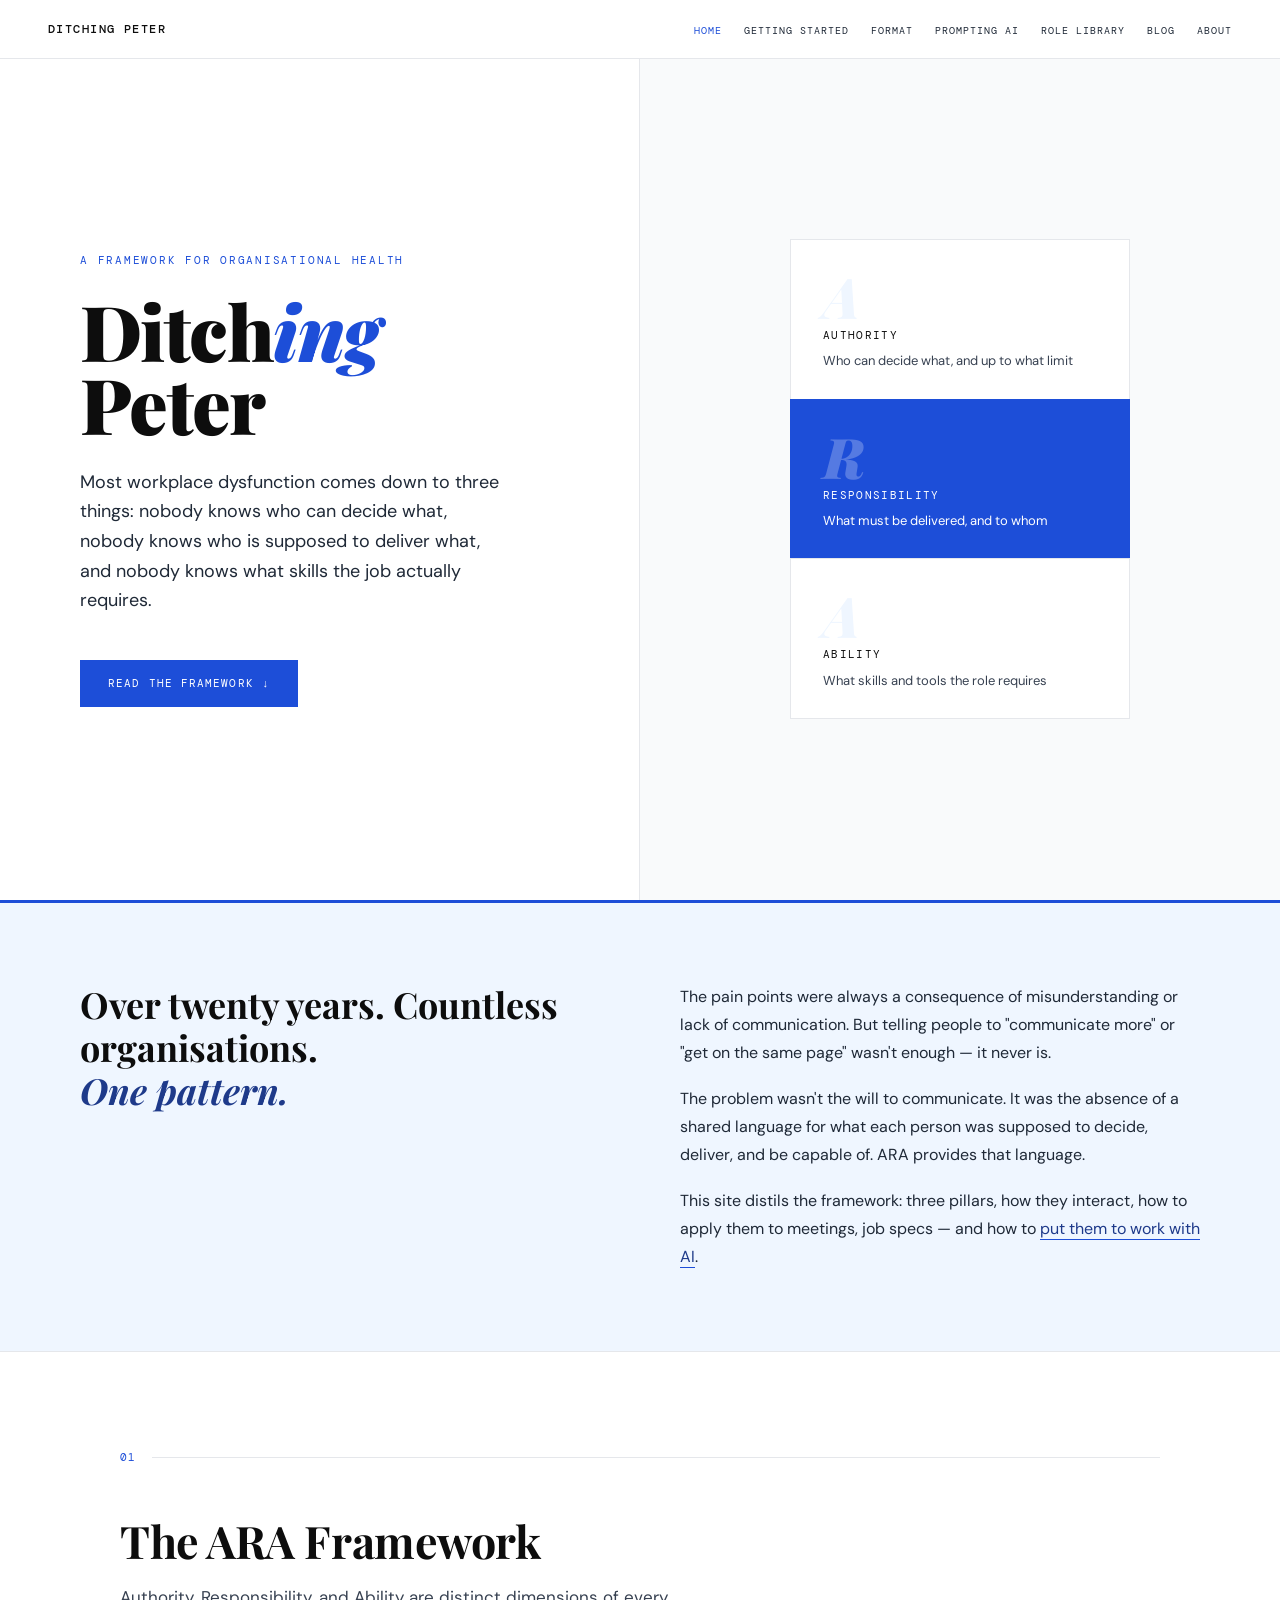
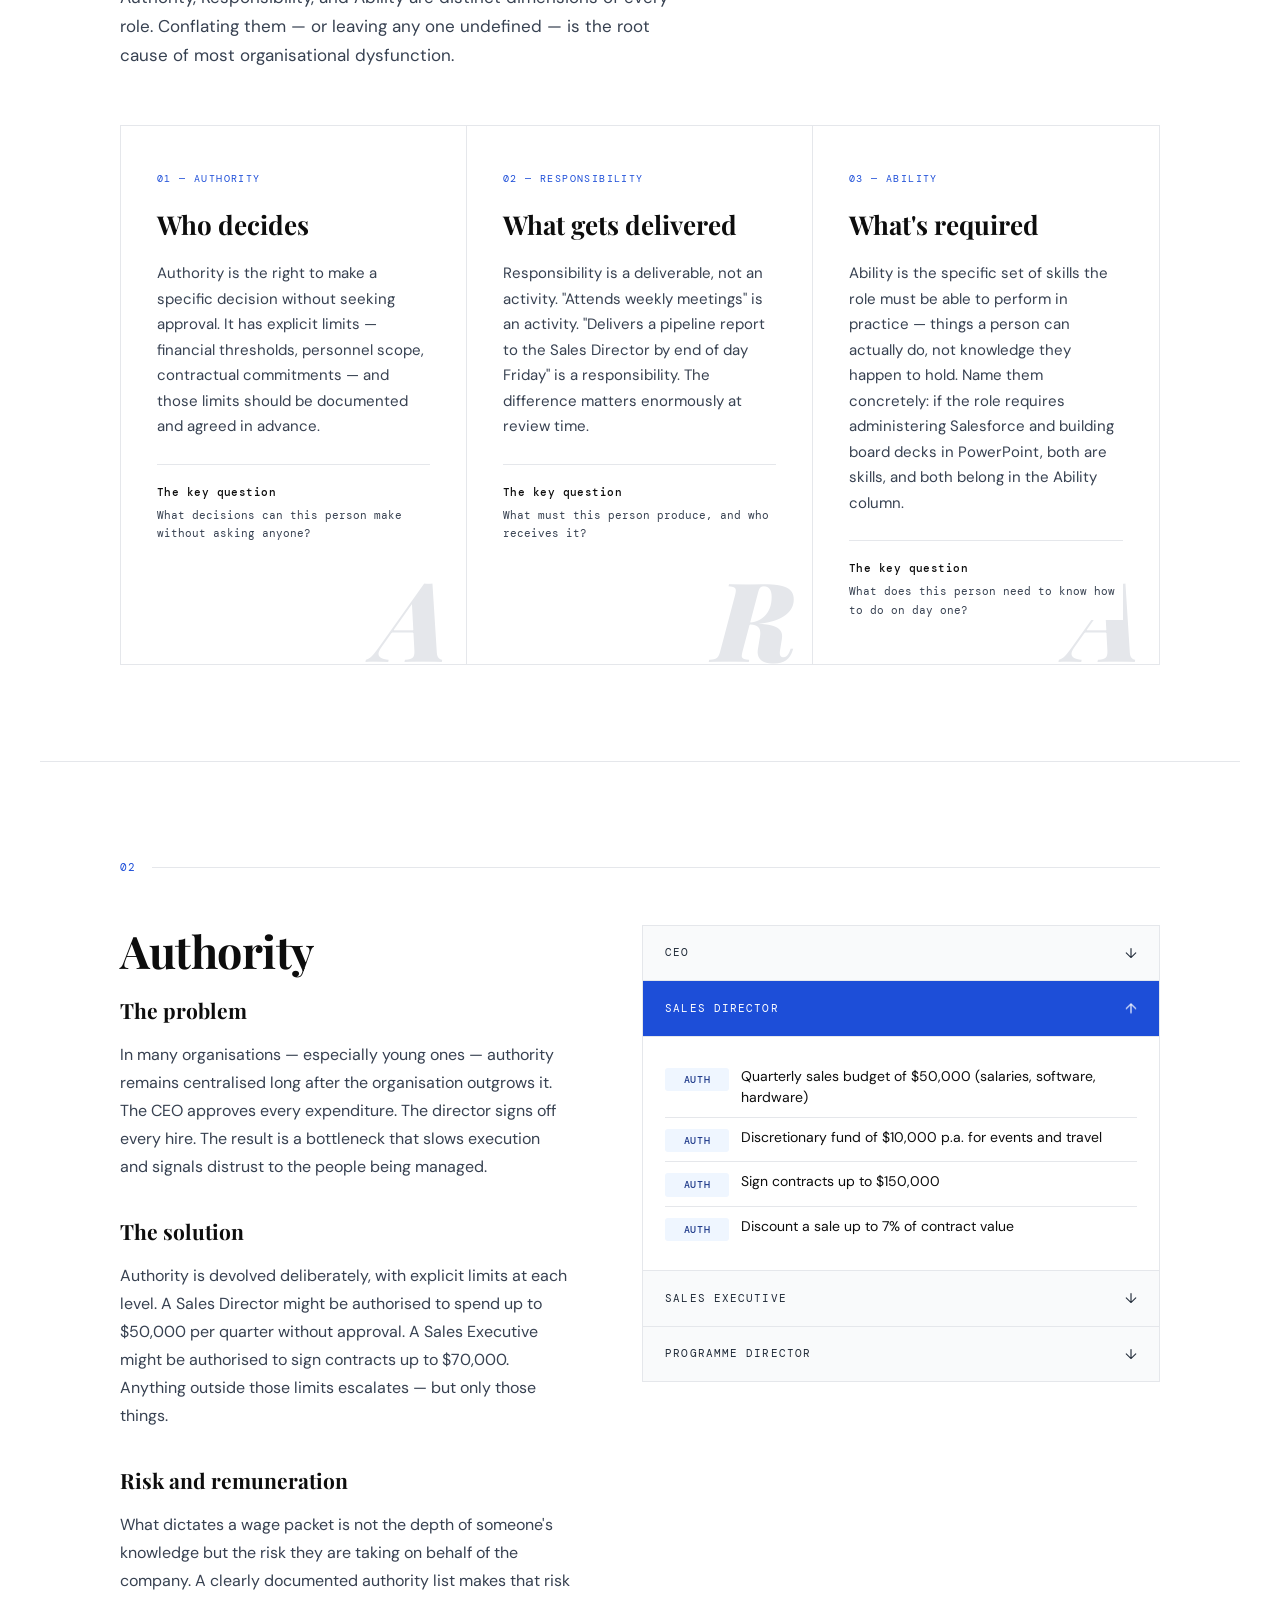
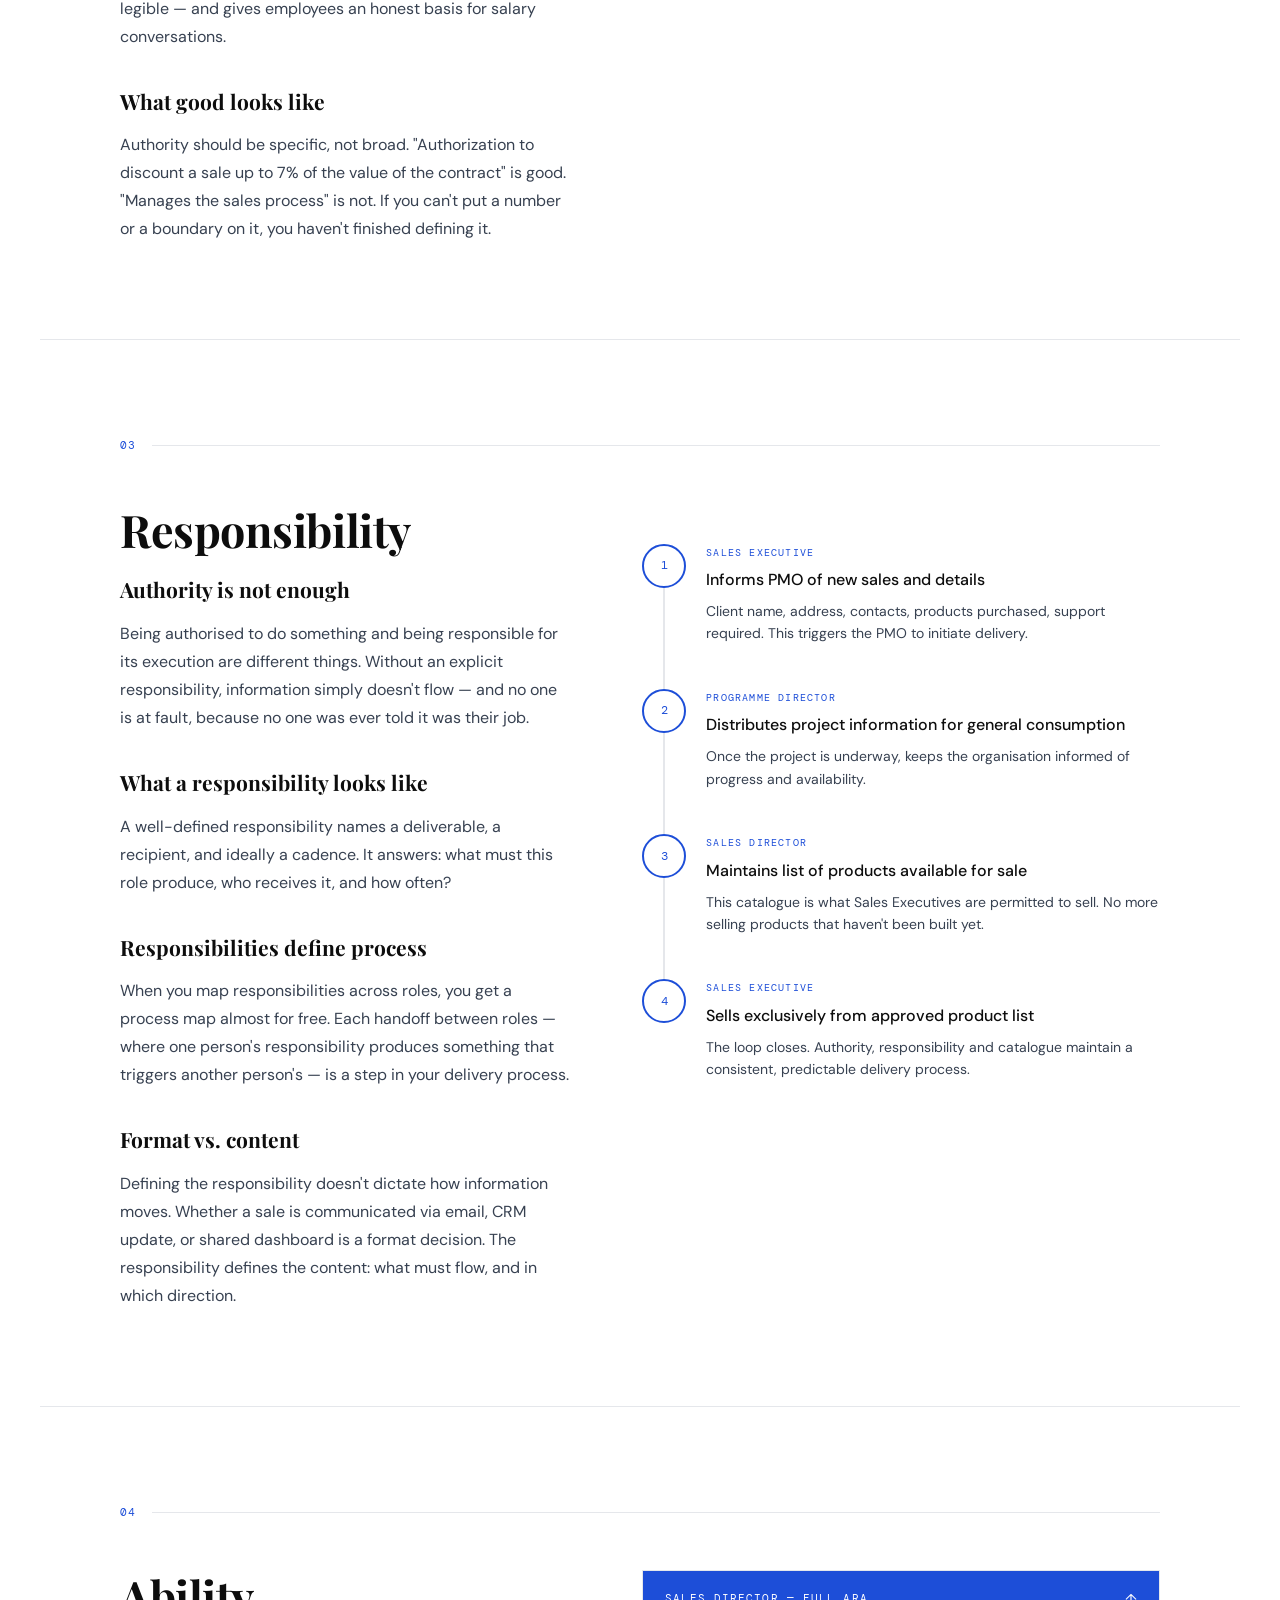
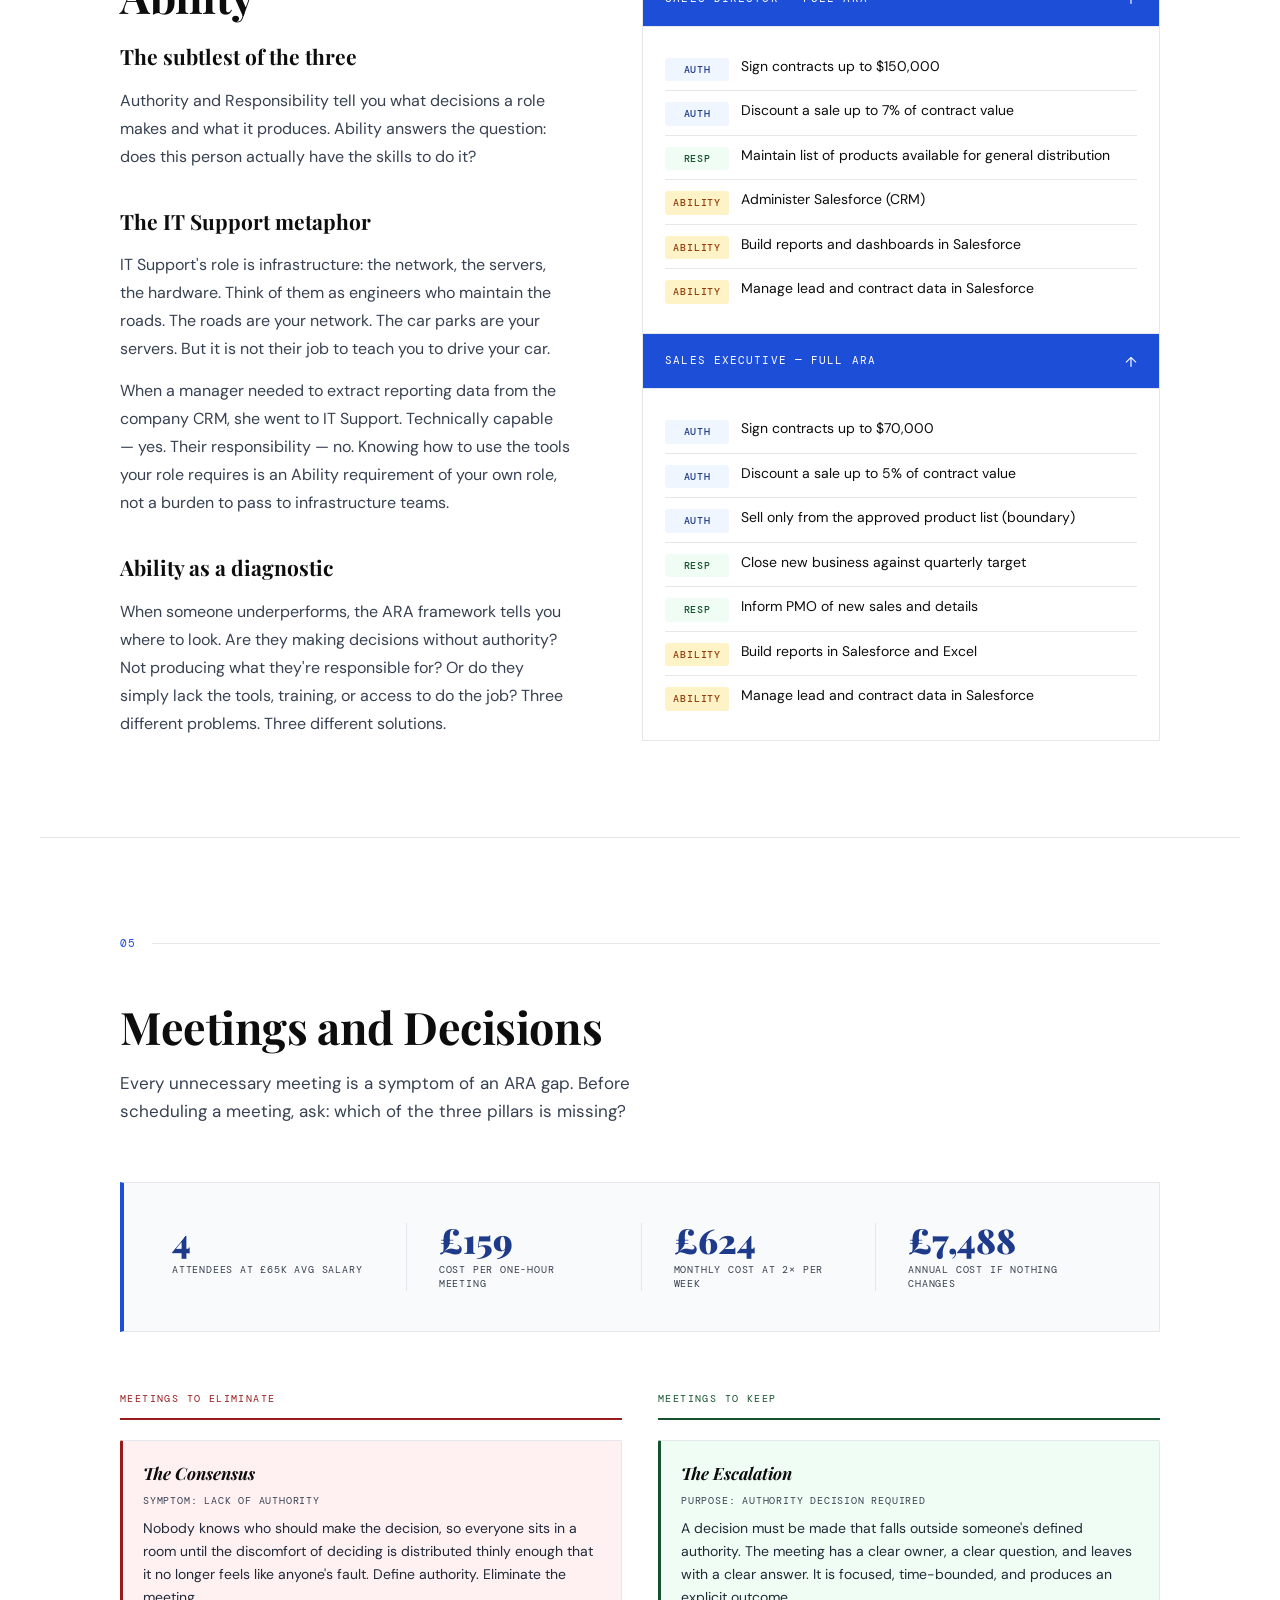
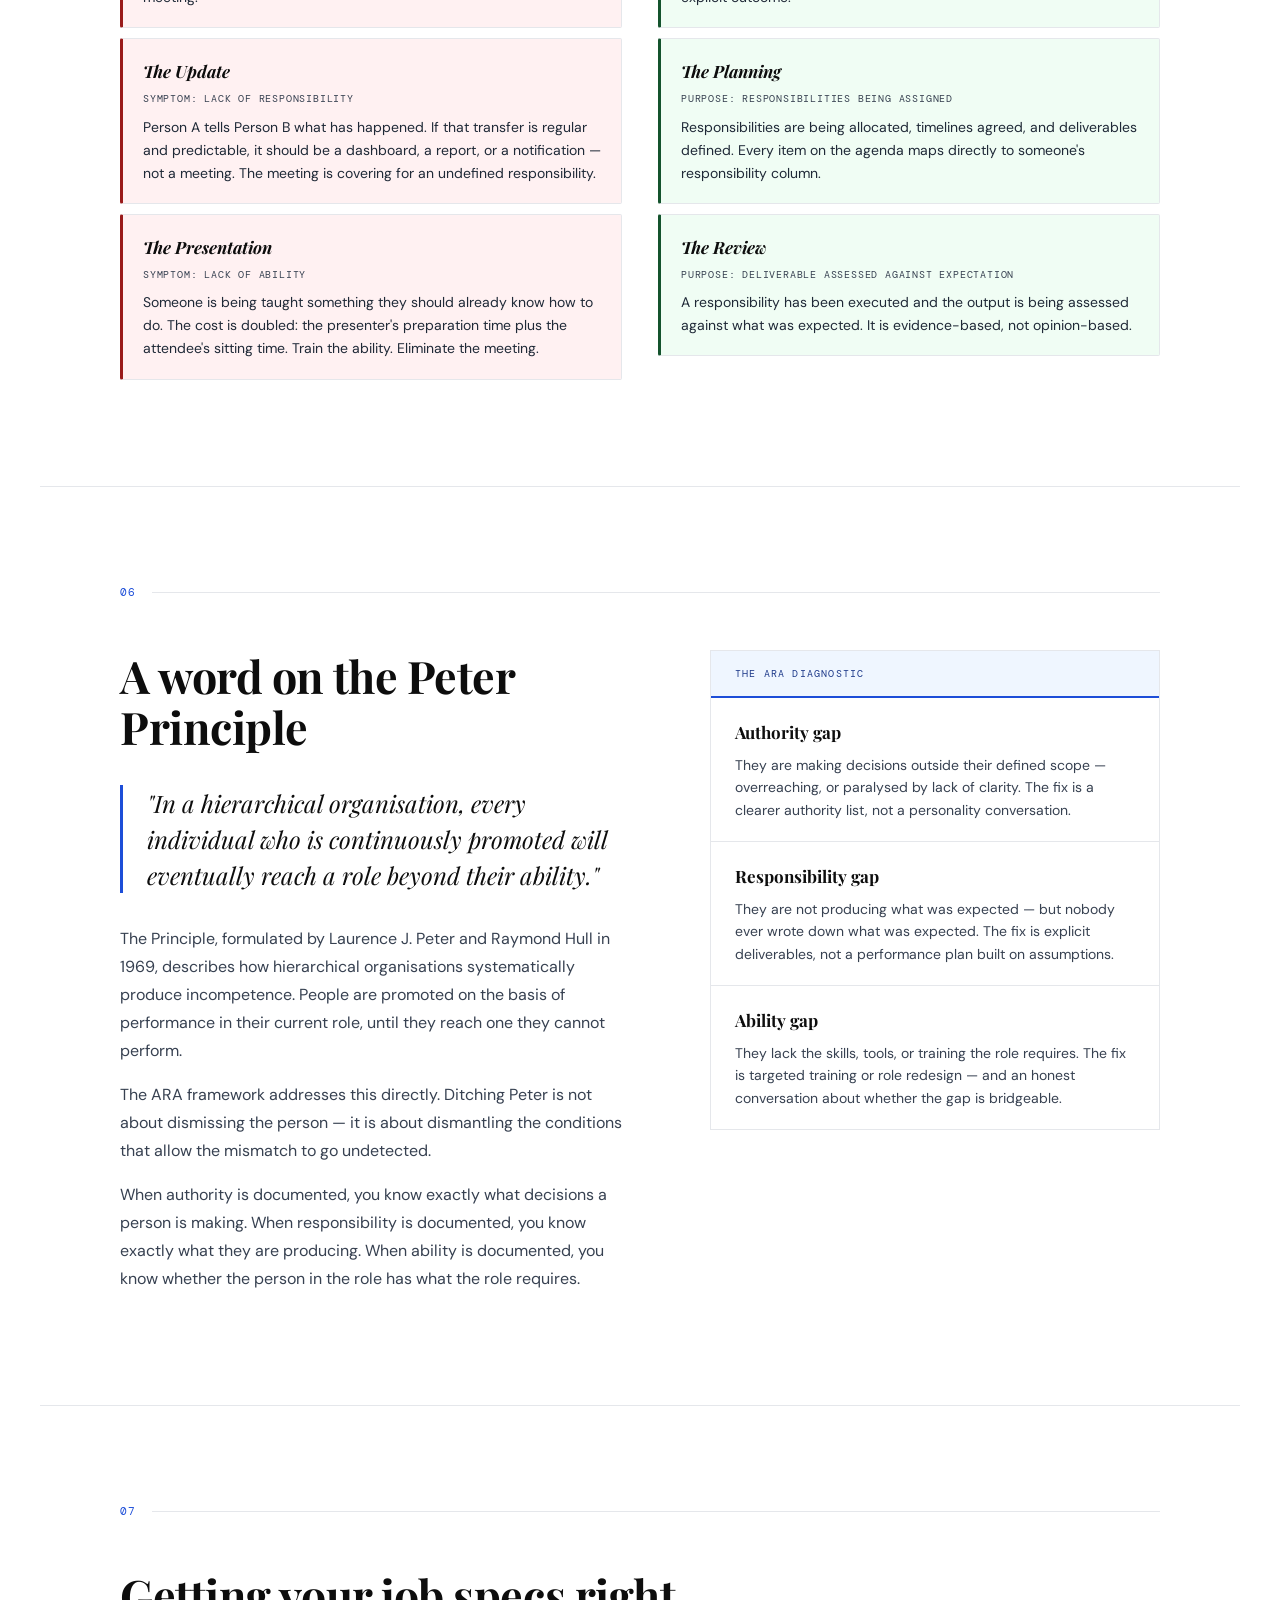
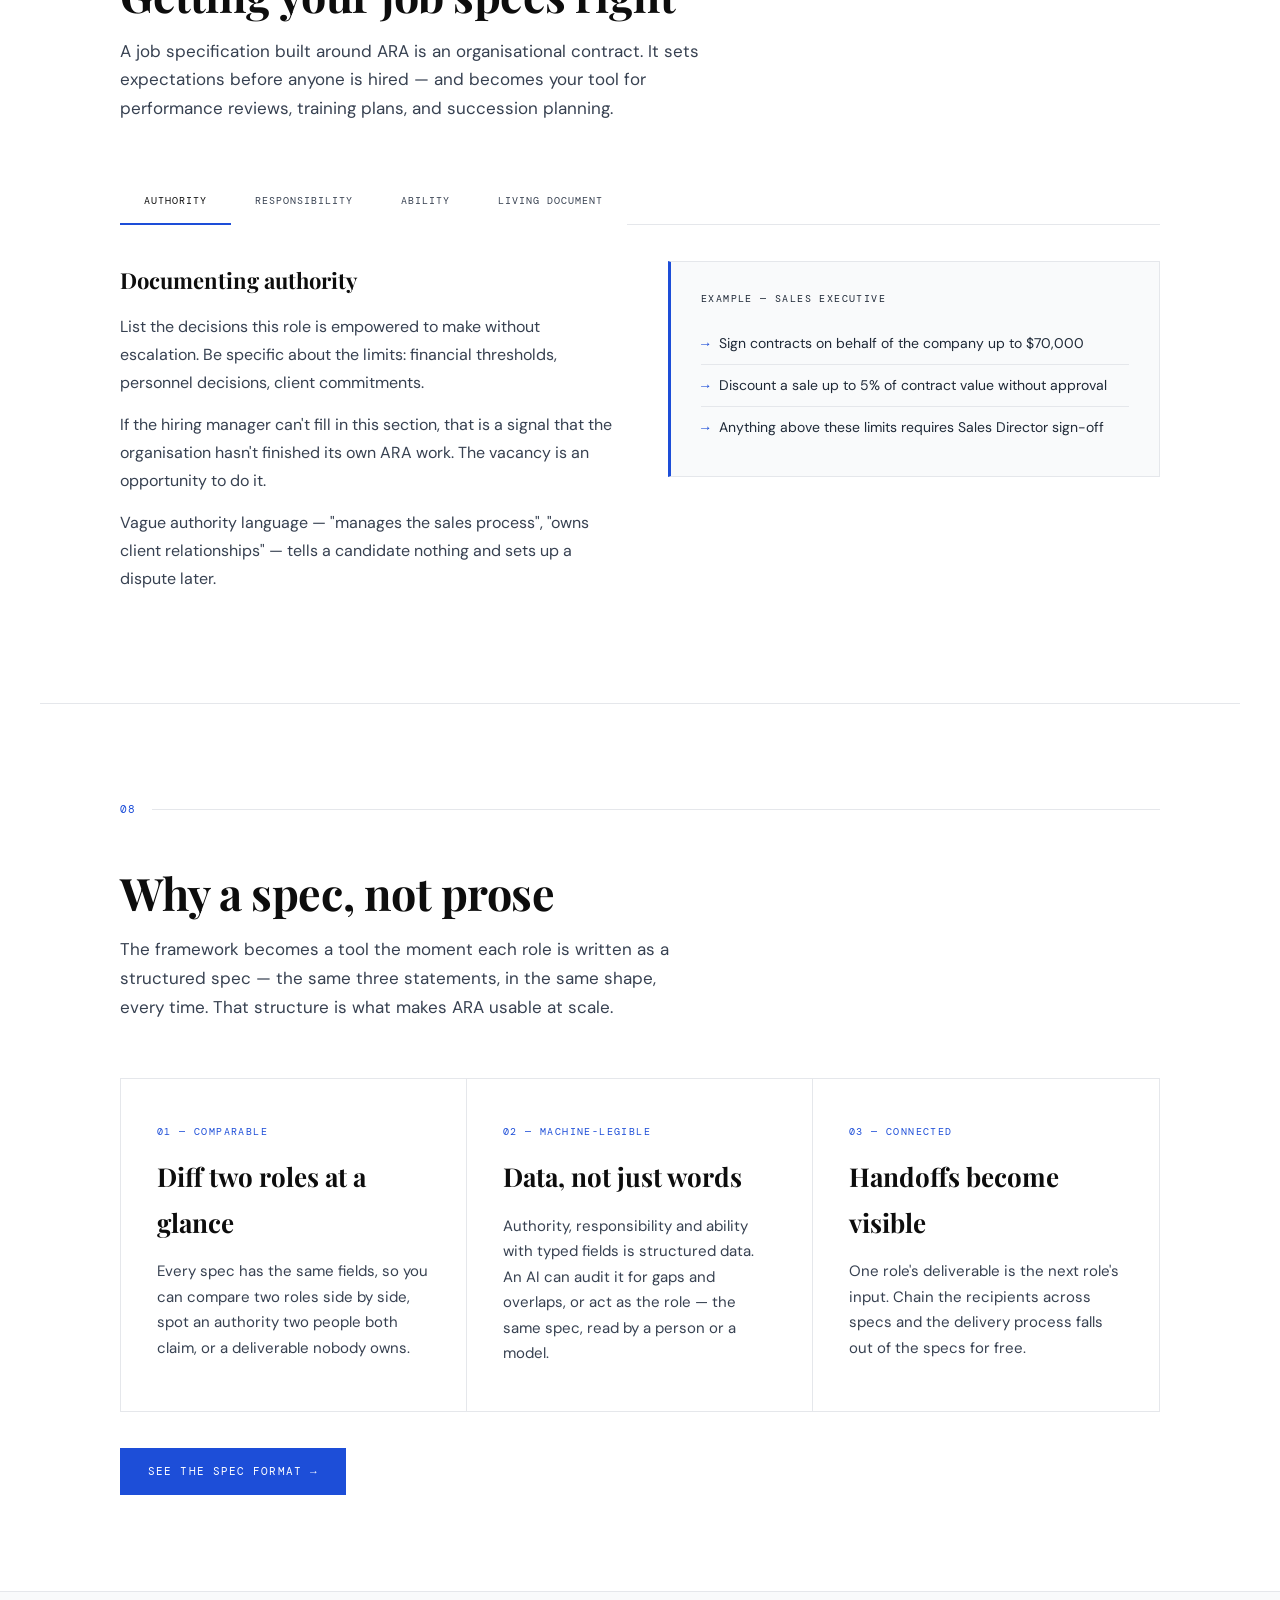
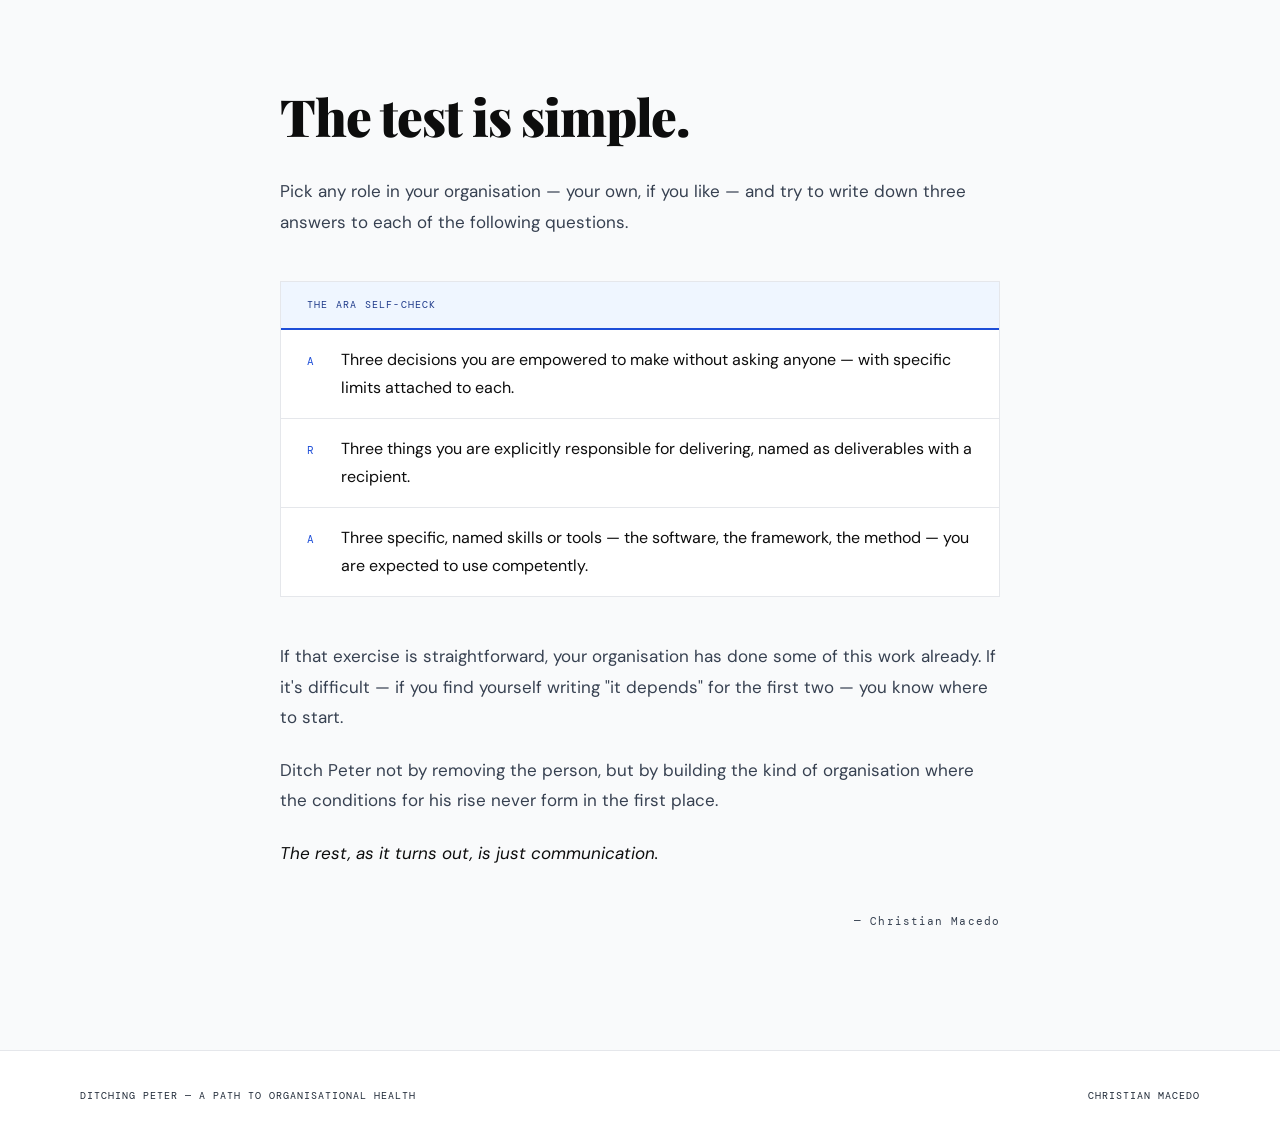
==== index.html @ ab4becd1 "Align ARA copy on experience, named escalations, and delivery dates. The homepage now matches twenty" ====
<!DOCTYPE html>
<html lang="en">
<head>
<meta charset="UTF-8">
<meta name="viewport" content="width=device-width, initial-scale=1.0">
    <link rel="icon" href="/favicon.svg" type="image/svg+xml">
    <link rel="icon" href="/favicon-32.png" sizes="32x32" type="image/png">
    <link rel="apple-touch-icon" href="/apple-touch-icon.png">
<title>Ditching Peter — A Path to Organisational Health</title>
<link rel="preconnect" href="https://fonts.googleapis.com">
<link rel="preconnect" href="https://fonts.gstatic.com" crossorigin>
<link href="https://fonts.googleapis.com/css2?family=Playfair+Display:ital,wght@0,400;0,700;0,900;1,400;1,700&family=DM+Sans:ital,wght@0,300;0,400;0,500;1,300&family=DM+Mono:wght@400;500&display=swap" rel="stylesheet">
<style>
  /* ── FORCE LIGHT MODE — override any OS dark mode ── */
  @media (prefers-color-scheme: dark) {
    html, body { background-color: #ffffff !important; color: #1f2937 !important; }

    body, p, li, span, div, h1, h2, h3, h4, blockquote,
    .detail-body p, .section-intro, .fw-card p, .fw-card-key,
    .process-note, .process-action, .meeting-desc, .meeting-cause,
    .peter-body, .diagnostic-gap-body, .spec-panel-left p,
    .ai-intro, .prompt-body, .ex-input-body, .ex-out-text,
    .ai-principle p, .conclusion-inner p, .diagnostic-item,
    .hero-subtitle, .cost-label, .ara-def, .role-item-text,
    .meeting-name { color: #1f2937 !important; }

    h1, h2, h3, h4, .hero-title, .section-title,
    .detail-body h3, .fw-card h3, .process-action,
    .meeting-name, .spec-panel-left h3, .ai-principle h4,
    .conclusion-inner h2, .peter-quote, .diagnostic-gap-title { color: #0d0d0d !important; }

    nav, .nav-inner, .nav-drawer,
    .hero-text, .hero-diagram,
    section, .full-bleed,
    .fw-card, .framework-grid,
    .role-card, .role-card-body,
    .intro-strip,
    .cost-callout,
    .meeting-item, .meeting-item.bad, .meeting-item.good,
    .diagnostic-card, .diagnostic-gap,
    .spec-example,
    .prompt-block, .prompt-body,
    .ex-input, .ex-output, .ex-input-body,
    .ai-section, .ai-principles, .ai-principle,
    .conclusion-wrap, .conclusion-inner, .diagnostic,
    footer { background-color: #ffffff !important; }

    .hero-diagram, .bg-tint, [class*="tint"],
    .role-card-head, .role-card-body,
    .spec-example, .ex-input-head { background-color: #f9fafb !important; }

    .intro-strip { background-color: #eff6ff !important; }
    .meeting-item.bad { background-color: #fff1f2 !important; }
    .meeting-item.good { background-color: #f0fdf4 !important; }
    .ai-section, [class*="ai-section"] { background-color: #f5f3ff !important; }
    .prompt-block-head, .diagnostic-card-head,
    .diagnostic-head, .spec-example-head { background-color: #eff6ff !important; }
    .ex-output-head, .prompt-note { background-color: #f5f3ff !important; }
    .ara-item:nth-child(2) { background-color: #1d4ed8 !important; }
    .ara-item:nth-child(2) .ara-word,
    .ara-item:nth-child(2) .ara-def { color: #ffffff !important; }
    .ara-item:nth-child(2) .ara-letter { color: rgba(255,255,255,0.25) !important; }

    .rule, [class*="rule"] { border-color: #e5e7eb !important; }
    * { border-color: #e5e7eb; }
  }
  :root {
    --ink:          #0d0d0d;
    --ink-soft:     #1f2937;
    --muted:        #374151;
    --bg:           #ffffff;
    --bg-tint:      #f9fafb;
    --rule:         #e5e7eb;
    --accent:       #1d4ed8;
    --accent-dark:  #1e3a8a;
    --accent-light: #eff6ff;
    --accent-mid:   #2563eb;
    --bad:          #991b1b;
    --bad-light:    #fff1f2;
    --good:         #14532d;
    --good-light:   #f0fdf4;
    --ai:           #4c1d95;
    --ai-mid:       #6d28d9;
    --ai-light:     #f5f3ff;
  }

  /* Explicit light backgrounds on every major container */
  html, body, nav, section, div, header, footer,
  .hero, .hero-text, .hero-diagram,
  .intro-strip, .framework-grid, .fw-card,
  .role-card, .role-card-body, .role-card-head,
  .process-flow, .meeting-item,
  .cost-callout, .meetings-grid,
  .peter-layout, .diagnostic-card,
  .spec-tabs, .spec-panel, .spec-example,
  .prompt-block, .ex-input, .ex-output,
  .ai-principles, .ai-principle,
  .conclusion-wrap, .conclusion-inner, .diagnostic {
    background-color: inherit;
  }

  html { background-color: #ffffff; }
  body { background-color: #ffffff; color: #1f2937; }

  *, *::before, *::after { box-sizing: border-box; margin: 0; padding: 0; }
  html { scroll-behavior: smooth; }

  body {
    background: var(--bg);
    color: var(--ink-soft);
    font-family: 'DM Sans', sans-serif;
    font-weight: 400;
    line-height: 1.75;
    font-size: 17px;
    overflow-x: hidden;
    -webkit-font-smoothing: antialiased;
    text-rendering: optimizeLegibility;
  }

  /* ── NAV ── */
  nav {
    position: fixed; top: 0; left: 0; right: 0;
    z-index: 100;
    background: var(--bg);
    border-bottom: 1px solid var(--rule);
  }
  .nav-inner {
    display: flex; align-items: center; justify-content: space-between;
    padding: 0 48px; height: 58px;
  }
  .nav-logo {
    font-family: 'DM Mono', monospace; font-size: 12px;
    letter-spacing: 0.12em; text-transform: uppercase;
    color: var(--ink); text-decoration: none; font-weight: 500;
  }
  .nav-links { display: flex; gap: 22px; list-style: none; }
  @media (max-width: 880px) { .nav-links { display: none; } .nav-burger { display: flex; } }
  .nav-links a {
    font-family: 'DM Mono', monospace; font-size: 10px;
    letter-spacing: 0.1em; text-transform: uppercase;
    color: var(--ink-soft); text-decoration: none;
    transition: color 0.2s; white-space: nowrap;
  }
  .nav-links a:hover { color: var(--accent); }
  .nav-burger {
    display: none; flex-direction: column; gap: 5px;
    cursor: pointer; padding: 4px; background: none; border: none;
  }
  .nav-burger span {
    display: block; width: 22px; height: 2px;
    background: var(--ink); transition: transform 0.3s, opacity 0.3s;
  }
  .nav-burger.open span:nth-child(1) { transform: translateY(7px) rotate(45deg); }
  .nav-burger.open span:nth-child(2) { opacity: 0; }
  .nav-burger.open span:nth-child(3) { transform: translateY(-7px) rotate(-45deg); }
  .nav-drawer {
    display: none; flex-direction: column;
    padding: 8px 24px 20px; border-top: 1px solid var(--rule);
    background: var(--bg);
  }
  .nav-drawer.open { display: flex; }
  .nav-drawer a {
    font-family: 'DM Mono', monospace; font-size: 12px;
    letter-spacing: 0.1em; text-transform: uppercase;
    color: var(--muted); text-decoration: none;
    padding: 14px 0; border-bottom: 1px solid var(--rule);
    transition: color 0.2s;
  }
  .nav-drawer a:last-child { border-bottom: none; }
  .nav-drawer a:hover { color: var(--accent); }

  /* ── HERO ── */
  .hero {
    min-height: 100vh; display: grid;
    grid-template-columns: 1fr 1fr; padding-top: 58px;
  }
  .hero-text {
    display: flex; flex-direction: column; justify-content: center;
    padding: 80px 56px 80px 80px;
    border-right: 1px solid var(--rule);
  }
  .hero-eyebrow {
    font-family: 'DM Mono', monospace; font-size: 11px;
    letter-spacing: 0.16em; text-transform: uppercase;
    color: var(--accent); margin-bottom: 24px;
  }
  .hero-title {
    font-family: 'Playfair Display', serif;
    font-size: clamp(52px, 6vw, 88px);
    font-weight: 900; line-height: 0.95;
    letter-spacing: -0.02em; margin-bottom: 28px; color: var(--ink);
  }
  .hero-title em { font-style: italic; color: var(--accent); }
  .hero-subtitle {
    font-size: 18px; font-weight: 400; color: var(--ink-soft);
    max-width: 420px; line-height: 1.65; margin-bottom: 44px;
  }
  .hero-cta {
    display: inline-flex; align-items: center; gap: 10px;
    background: var(--accent); color: #fff;
    text-decoration: none; padding: 14px 28px;
    font-family: 'DM Mono', monospace; font-size: 11px;
    letter-spacing: 0.1em; text-transform: uppercase;
    transition: background 0.2s; align-self: flex-start;
  }
  .hero-cta:hover { background: var(--accent-dark); }
  .hero-diagram {
    display: flex; align-items: center; justify-content: center;
    background: var(--bg-tint); padding: 80px 60px;
  }
  .ara-diagram { display: flex; flex-direction: column; width: 100%; max-width: 340px; }
  .ara-item {
    background: var(--bg); border: 1px solid var(--rule);
    border-bottom: none; padding: 28px 32px;
    opacity: 0; transform: translateX(16px);
    animation: slideIn 0.5s forwards;
  }
  .ara-item:last-child { border-bottom: 1px solid var(--rule); }
  .ara-item:nth-child(1) { animation-delay: 0.2s; }
  .ara-item:nth-child(2) { animation-delay: 0.4s; background: var(--accent); border-color: var(--accent); }
  .ara-item:nth-child(2) .ara-letter { color: rgba(255,255,255,0.25); }
  .ara-item:nth-child(2) .ara-word { color: #fff; letter-spacing: 0.12em; }
  .ara-item:nth-child(2) .ara-def { color: #fff; font-weight: 400; }
  .ara-item:nth-child(3) { animation-delay: 0.6s; }
  @keyframes slideIn { to { opacity: 1; transform: translateX(0); } }
  .ara-letter {
    font-family: 'Playfair Display', serif; font-size: 56px;
    font-weight: 900; font-style: italic; color: var(--accent-light);
    line-height: 1; margin-bottom: 2px;
  }
  .ara-word {
    font-family: 'DM Mono', monospace; font-size: 11px;
    letter-spacing: 0.12em; text-transform: uppercase;
    color: var(--ink); margin-bottom: 6px;
  }
  .ara-def { font-size: 13px; color: var(--muted); line-height: 1.5; }

  /* ── SECTION CHROME ── */
  .section-header {
    display: flex; align-items: center; gap: 16px; margin-bottom: 48px;
  }
  .section-num {
    font-family: 'DM Mono', monospace; font-size: 11px;
    color: var(--accent); letter-spacing: 0.1em; flex-shrink: 0;
  }
  .section-rule { flex: 1; height: 1px; background: var(--rule); }

  section {
    padding: 96px 80px; max-width: 1200px; margin: 0 auto;
  }
  section + section { border-top: 1px solid var(--rule); }
  .full-bleed { max-width: none; padding-left: 0; padding-right: 0; }

  h2.section-title {
    font-family: 'Playfair Display', serif;
    font-size: clamp(30px, 3.5vw, 46px);
    font-weight: 700; line-height: 1.15;
    margin-bottom: 16px; letter-spacing: -0.01em; color: var(--ink);
  }
  .section-intro {
    color: var(--muted); font-size: 17px;
    max-width: 580px; margin-bottom: 56px; line-height: 1.7;
  }

  /* ── INTRO STRIP ── */
  .intro-strip {
    background: var(--accent-light);
    border-top: 3px solid var(--accent);
    border-bottom: 1px solid var(--rule);
    padding: 80px; display: grid;
    grid-template-columns: 1fr 1fr; gap: 80px; align-items: start;
  }
  .intro-strip h2 {
    font-family: 'Playfair Display', serif; font-size: 36px;
    font-weight: 700; line-height: 1.2; color: var(--ink);
  }
  .intro-strip h2 em { font-style: italic; color: var(--accent-dark); }
  .intro-strip p {
    color: var(--ink-soft); font-size: 16px;
    line-height: 1.75; margin-bottom: 18px;
  }
  .intro-strip p:last-child { margin-bottom: 0; }

  /* ── FRAMEWORK GRID ── */
  .framework-grid {
    display: grid; grid-template-columns: repeat(3,1fr);
    border: 1px solid var(--rule); margin-bottom: 0;
  }
  .fw-card {
    padding: 44px 36px; border-right: 1px solid var(--rule);
    position: relative; overflow: hidden;
  }
  .fw-card:last-child { border-right: none; }
  .fw-card::before {
    content: attr(data-letter);
    position: absolute; bottom: -8px; right: 16px;
    font-family: 'Playfair Display', serif; font-size: 110px;
    font-weight: 900; font-style: italic; color: #e5e7eb;
    line-height: 1; pointer-events: none; transition: color 0.3s;
  }
  .fw-card:hover::before { color: #bfdbfe; }
  .fw-card-tag {
    font-family: 'DM Mono', monospace; font-size: 10px;
    letter-spacing: 0.14em; text-transform: uppercase;
    color: var(--accent); margin-bottom: 14px; display: block;
  }
  .fw-card h3 {
    font-family: 'Playfair Display', serif; font-size: 26px;
    font-weight: 700; margin-bottom: 14px; color: var(--ink);
  }
  .fw-card p { font-size: 15px; color: var(--muted); line-height: 1.7; position: relative; z-index: 1; }
  .fw-card-key {
    margin-top: 24px; padding-top: 18px; border-top: 1px solid var(--rule);
    font-family: 'DM Mono', monospace; font-size: 11px;
    color: var(--muted); line-height: 1.7; position: relative; z-index: 1;
  }
  .fw-card-key strong {
    color: var(--ink); font-weight: 500; display: block;
    margin-bottom: 4px; letter-spacing: 0.04em;
  }

  /* ── DETAIL LAYOUT ── */
  .detail-layout {
    display: grid; grid-template-columns: 1fr 1.15fr;
    gap: 72px; align-items: start;
  }
  .detail-body h3 {
    font-family: 'Playfair Display', serif; font-size: 21px;
    font-weight: 700; margin-bottom: 12px; margin-top: 32px; color: var(--ink);
  }
  .detail-body h3:first-child { margin-top: 0; }
  .detail-body p {
    font-size: 16px; color: var(--muted); line-height: 1.75; margin-bottom: 14px;
  }
  .detail-body p:last-child { margin-bottom: 0; }

  /* ── ROLE CARDS ── */
  .role-stack { display: flex; flex-direction: column; }
  .role-card { border: 1px solid var(--rule); border-bottom: none; }
  .role-card:last-child { border-bottom: 1px solid var(--rule); }
  .role-card-head {
    padding: 15px 22px; display: flex; align-items: center;
    justify-content: space-between; cursor: pointer; user-select: none;
    transition: background 0.15s; background: var(--bg-tint);
  }
  .role-card-head:hover { background: var(--accent-light); }
  .role-card-head.open { background: var(--accent); color: #ffffff; }
  .role-card-head.open .role-card-title { color: #ffffff; }
  .role-card-head.open .role-card-arrow  { color: #ffffff; }
  .role-card-title {
    font-family: 'DM Mono', monospace; font-size: 11px;
    letter-spacing: 0.1em; text-transform: uppercase;
  }
  .role-card-arrow { font-size: 14px; transition: transform 0.3s; }
  .role-card-head.open .role-card-arrow { transform: rotate(180deg); }
  .role-card-body {
    display: none; padding: 20px 22px;
    background: var(--bg); border-top: 1px solid var(--rule);
  }
  .role-card-body.open { display: block; }
  .role-item {
    display: grid; grid-template-columns: 64px 1fr;
    gap: 12px; padding: 9px 0;
    border-bottom: 1px solid var(--rule);
    font-size: 14px; align-items: baseline;
  }
  .role-item:last-child { border-bottom: none; }
  .role-item-type {
    font-family: 'DM Mono', monospace; font-size: 10px;
    letter-spacing: 0.08em; text-transform: uppercase;
    padding: 3px 6px; border-radius: 3px; text-align: center;
    font-weight: 500; align-self: start; margin-top: 2px;
  }
  .type-auth   { background: var(--accent-light); color: var(--accent-dark); }
  .type-resp   { background: var(--good-light);   color: var(--good); }
  .type-ability{ background: #fef3c7;              color: #92400e; }
  .role-item-text { color: var(--ink); line-height: 1.5; }

  /* ── PROCESS FLOW ── */
  .process-flow { margin: 40px 0; position: relative; }
  .process-step {
    display: grid; grid-template-columns: 44px 1fr;
    gap: 20px; position: relative;
  }
  .process-step::before {
    content: ''; position: absolute; left: 21px; top: 44px; bottom: -44px;
    width: 2px; background: var(--rule);
  }
  .process-step:last-child::before { display: none; }
  .process-num {
    width: 44px; height: 44px; border: 2px solid var(--accent);
    border-radius: 50%; display: flex; align-items: center; justify-content: center;
    font-family: 'DM Mono', monospace; font-size: 12px; color: var(--accent);
    background: var(--bg); flex-shrink: 0; position: relative; z-index: 1;
  }
  .process-content { padding-bottom: 44px; }
  .process-role {
    font-family: 'DM Mono', monospace; font-size: 10px;
    letter-spacing: 0.12em; text-transform: uppercase;
    color: var(--accent); margin-bottom: 5px;
  }
  .process-action { font-size: 16px; font-weight: 500; margin-bottom: 6px; color: var(--ink); }
  .process-note { font-size: 14px; color: var(--muted); line-height: 1.6; }

  /* ── MEETINGS ── */
  .meetings-grid { display: grid; grid-template-columns: 1fr 1fr; gap: 36px; margin-bottom: 0; }
  .meetings-col-head {
    font-family: 'DM Mono', monospace; font-size: 10px;
    letter-spacing: 0.14em; text-transform: uppercase;
    padding: 10px 0; border-bottom: 2px solid; margin-bottom: 20px;
  }
  .meetings-col-head.bad  { border-color: var(--bad);  color: var(--bad); }
  .meetings-col-head.good { border-color: var(--good); color: var(--good); }
  .meeting-item {
    padding: 18px 20px; border: 1px solid var(--rule);
    margin-bottom: 10px; border-radius: 2px;
  }
  .meeting-item.bad  { border-left: 3px solid var(--bad);  background: var(--bad-light); }
  .meeting-item.good { border-left: 3px solid var(--good); background: var(--good-light); }
  .meeting-name {
    font-family: 'Playfair Display', serif; font-size: 17px;
    font-weight: 700; font-style: italic; margin-bottom: 3px; color: var(--ink);
  }
  .meeting-cause {
    font-family: 'DM Mono', monospace; font-size: 10px;
    letter-spacing: 0.08em; text-transform: uppercase;
    color: var(--muted); margin-bottom: 8px;
  }
  .meeting-desc { font-size: 14px; color: var(--ink-soft); line-height: 1.65; }

  .cost-callout {
    background: var(--bg-tint); border: 1px solid var(--rule);
    border-left: 4px solid var(--accent);
    padding: 40px 48px; display: grid; grid-template-columns: repeat(4,1fr);
    gap: 0; margin: 0 0 48px;
  }
  .cost-stat { padding: 0 32px; border-right: 1px solid var(--rule); }
  .cost-stat:first-child { padding-left: 0; }
  .cost-stat:last-child  { border-right: none; }
  .cost-value {
    font-family: 'Playfair Display', serif; font-size: 34px;
    font-weight: 900; color: var(--accent-dark); line-height: 1; margin-bottom: 6px;
  }
  .cost-label {
    font-family: 'DM Mono', monospace; font-size: 10px;
    letter-spacing: 0.08em; text-transform: uppercase;
    color: var(--muted); line-height: 1.4;
  }

  /* ── PETER ── */
  .peter-layout { display: grid; grid-template-columns: 1.15fr 1fr; gap: 72px; align-items: start; }
  .peter-quote {
    font-family: 'Playfair Display', serif;
    font-size: clamp(18px, 2.4vw, 24px);
    font-style: italic; font-weight: 400; line-height: 1.5; color: var(--ink);
    border-left: 3px solid var(--accent); padding-left: 24px; margin: 32px 0;
  }
  .peter-body { font-size: 16px; color: var(--muted); line-height: 1.75; margin-bottom: 16px; }

  .diagnostic-card {
    border: 1px solid var(--rule); background: var(--bg);
  }
  .diagnostic-card-head {
    padding: 14px 24px; background: var(--accent-light);
    border-bottom: 2px solid var(--accent);
    font-family: 'DM Mono', monospace; font-size: 10px;
    letter-spacing: 0.12em; text-transform: uppercase; color: var(--accent-dark);
  }
  .diagnostic-gap {
    padding: 20px 24px; border-bottom: 1px solid var(--rule);
  }
  .diagnostic-gap:last-child { border-bottom: none; }
  .diagnostic-gap-title {
    font-family: 'Playfair Display', serif; font-size: 17px;
    font-weight: 700; margin-bottom: 6px; color: var(--ink);
  }
  .diagnostic-gap-body { font-size: 14px; color: var(--muted); line-height: 1.6; }

  /* ── JOB SPECS ── */
  .spec-tabs {
    display: flex; border-bottom: 1px solid var(--rule);
    margin-bottom: 36px; gap: 0;
  }
  .spec-tab {
    padding: 13px 24px; font-family: 'DM Mono', monospace;
    font-size: 10px; letter-spacing: 0.1em; text-transform: uppercase;
    cursor: pointer; color: var(--muted);
    border-bottom: 2px solid transparent; margin-bottom: -1px;
    transition: color 0.2s, border-color 0.2s; user-select: none; white-space: nowrap;
  }
  .spec-tab.active { color: var(--ink); border-color: var(--accent); }
  .spec-tab:hover:not(.active) { color: var(--ink); }
  .spec-panel { display: none; }
  .spec-panel.active { display: grid; grid-template-columns: 1fr 1fr; gap: 56px; }
  .spec-panel-left h3 {
    font-family: 'Playfair Display', serif; font-size: 22px;
    font-weight: 700; margin-bottom: 14px; color: var(--ink);
  }
  .spec-panel-left p { font-size: 16px; color: var(--muted); line-height: 1.75; margin-bottom: 14px; }
  .spec-example {
    background: var(--bg-tint); border: 1px solid var(--rule);
    border-left: 3px solid var(--accent);
    padding: 28px 30px; align-self: start;
  }
  .spec-example-head {
    font-family: 'DM Mono', monospace; font-size: 10px;
    letter-spacing: 0.14em; text-transform: uppercase;
    color: var(--ink-soft); margin-bottom: 16px;
  }
  .spec-example-item {
    font-size: 14px; color: var(--ink-soft);
    padding: 10px 0; border-bottom: 1px solid var(--rule); line-height: 1.5;
  }
  .spec-example-item:last-child { border-bottom: none; }
  .spec-example-item::before {
    content: '→'; color: var(--accent);
    margin-right: 10px; font-family: 'DM Mono', monospace;
  }

  /* ── AI SECTION ── */
  .ai-section { background: var(--bg-tint); border-top: 1px solid var(--rule); }

  .ai-badge {
    display: inline-flex; align-items: center; gap: 8px;
    background: var(--ai-light); color: var(--ai);
    font-family: 'DM Mono', monospace; font-size: 10px;
    letter-spacing: 0.12em; text-transform: uppercase;
    padding: 5px 12px; border-radius: 2px; margin-bottom: 20px;
  }
  .ai-badge::before { content: '✦'; font-size: 10px; }

  .ai-intro {
    font-size: 17px; color: var(--muted); line-height: 1.75;
    max-width: 640px; margin-bottom: 56px;
  }

  /* Prompt block */
  .prompt-block {
    border: 1px solid var(--ai); background: var(--bg);
    margin-bottom: 56px;
  }
  .prompt-block-head {
    background: var(--ai-light); border-bottom: 2px solid var(--ai);
    padding: 12px 24px; display: flex; align-items: center; justify-content: space-between;
  }
  .prompt-block-label {
    font-family: 'DM Mono', monospace; font-size: 10px;
    letter-spacing: 0.12em; text-transform: uppercase; color: var(--ai);
  }
  .prompt-copy {
    font-family: 'DM Mono', monospace; font-size: 10px;
    letter-spacing: 0.1em; text-transform: uppercase;
    background: var(--ai); border: none;
    color: #fff; padding: 5px 12px; cursor: pointer;
    transition: background 0.2s;
  }
  .prompt-copy:hover { background: #4c1d95; }
  .prompt-copy.copied { background: var(--good); }
  .prompt-body {
    padding: 28px 28px;
    font-family: 'DM Mono', monospace; font-size: 13px;
    line-height: 1.8; color: var(--ink-soft);
    white-space: pre-wrap; word-break: break-word;
    border-bottom: 1px solid var(--rule);
  }
  .prompt-body .ph {
    color: var(--ai); font-style: italic; font-weight: 500;
  }
  .prompt-note {
    padding: 14px 28px; background: var(--ai-light);
    font-size: 13px; color: var(--ai); line-height: 1.6;
  }

  /* Examples grid */
  .examples-intro {
    font-family: 'DM Mono', monospace; font-size: 10px;
    letter-spacing: 0.14em; text-transform: uppercase;
    color: var(--muted); margin-bottom: 24px;
  }
  .examples-tabs {
    display: flex; gap: 0; border-bottom: 1px solid var(--rule); margin-bottom: 32px;
    overflow-x: auto; -webkit-overflow-scrolling: touch;
  }
  .ex-tab {
    padding: 12px 22px; font-family: 'DM Mono', monospace; font-size: 10px;
    letter-spacing: 0.1em; text-transform: uppercase; cursor: pointer;
    color: var(--muted); border-bottom: 2px solid transparent;
    margin-bottom: -1px; transition: color 0.2s, border-color 0.2s;
    user-select: none; white-space: nowrap;
  }
  .ex-tab.active { color: var(--ai); border-color: var(--ai); }
  .ex-tab:hover:not(.active) { color: var(--ink); }
  .ex-panel { display: none; }
  .ex-panel.active { display: grid; grid-template-columns: 1fr 1fr; gap: 28px; }

  .ex-input, .ex-output {
    border: 1px solid var(--rule); background: var(--bg);
  }
  .ex-input-head, .ex-output-head {
    padding: 10px 20px; border-bottom: 1px solid var(--rule);
    font-family: 'DM Mono', monospace; font-size: 10px;
    letter-spacing: 0.14em; text-transform: uppercase;
  }
  .ex-input-head  { color: var(--muted); background: var(--bg-tint); border-bottom: 1px solid var(--rule); }
  .ex-output-head { color: var(--ai);    background: var(--ai-light); border-bottom: 1px solid #c4b5fd; }
  .ex-input-body {
    padding: 18px 20px; font-size: 14px; color: var(--ink-soft);
    line-height: 1.7; font-family: 'DM Mono', monospace;
    white-space: pre-wrap; word-break: break-word;
  }
  .ex-output-body { padding: 18px 20px; }
  .ex-out-row {
    display: grid; grid-template-columns: 56px 1fr;
    gap: 10px; padding: 9px 0; border-bottom: 1px solid var(--rule);
    font-size: 13px; align-items: baseline;
  }
  .ex-out-row:last-child { border-bottom: none; }
  .ex-out-type {
    font-family: 'DM Mono', monospace; font-size: 10px;
    letter-spacing: 0.07em; text-transform: uppercase;
    padding: 3px 6px; border-radius: 3px; text-align: center;
    font-weight: 500; align-self: start; margin-top: 2px;
  }
  .ex-out-text { color: var(--ink); line-height: 1.5; }

  /* Principles */
  .ai-principles {
    display: grid; grid-template-columns: repeat(3,1fr);
    gap: 0; border: 1px solid var(--rule); margin-top: 56px;
  }
  .ai-principle {
    padding: 32px 28px; border-right: 1px solid var(--rule);
    background: var(--bg);
  }
  .ai-principle:last-child { border-right: none; }
  .ai-principle-num {
    font-family: 'DM Mono', monospace; font-size: 22px;
    font-weight: 500; color: var(--accent); line-height: 1; margin-bottom: 12px;
  }
  .ai-principle h4 {
    font-family: 'Playfair Display', serif; font-size: 18px;
    font-weight: 700; margin-bottom: 10px; color: var(--ink);
  }
  .ai-principle p { font-size: 14px; color: var(--muted); line-height: 1.65; }

  /* ── CONCLUSION ── */
  .conclusion-wrap { background: var(--bg-tint); padding: 96px 80px; border-top: 1px solid var(--rule); }
  .conclusion-inner { max-width: 720px; margin: 0 auto; }
  .conclusion-inner h2 {
    font-family: 'Playfair Display', serif;
    font-size: clamp(32px, 4vw, 52px); font-weight: 900;
    line-height: 1.1; margin-bottom: 32px; letter-spacing: -0.02em; color: var(--ink);
  }
  .conclusion-inner p { font-size: 17px; line-height: 1.8; color: var(--muted); margin-bottom: 22px; }
  .diagnostic {
    margin: 44px 0; border: 1px solid var(--rule); background: var(--bg);
  }
  .diagnostic-head {
    padding: 14px 26px; background: var(--accent-light);
    border-bottom: 2px solid var(--accent);
    font-family: 'DM Mono', monospace; font-size: 10px;
    letter-spacing: 0.12em; text-transform: uppercase; color: var(--accent-dark);
  }
  .diagnostic-item {
    padding: 16px 26px; border-bottom: 1px solid var(--rule);
    font-size: 16px; display: flex; gap: 16px; align-items: baseline; color: var(--ink);
  }
  .diagnostic-item:last-child { border-bottom: none; }
  .diagnostic-num {
    font-family: 'DM Mono', monospace; font-size: 11px;
    color: var(--accent); flex-shrink: 0; width: 18px;
  }

  /* ── FOOTER ── */
  footer {
    border-top: 1px solid var(--rule); padding: 36px 80px;
    display: flex; align-items: center; justify-content: space-between;
  }
  footer p {
    font-family: 'DM Mono', monospace; font-size: 10px;
    letter-spacing: 0.1em; color: var(--ink-soft); text-transform: uppercase;
  }

  /* ── REVEAL ── */
  .reveal { opacity: 0; transform: translateY(18px); transition: opacity 0.65s ease, transform 0.65s ease; }
  .reveal.visible { opacity: 1; transform: none; }

  /* ── RESPONSIVE ── */
  @media (max-width: 720px) {
    .nav-inner { padding: 0 20px; }
    .nav-links { display: none; }
    .nav-burger { display: flex; }

    .hero { grid-template-columns: 1fr; min-height: auto; }
    .hero-text { padding: 48px 24px 40px; border-right: none; border-bottom: 1px solid var(--rule); }
    .hero-diagram { padding: 40px 24px; }
    .ara-diagram { max-width: 100%; }

    section { padding: 56px 24px; }
    .section-intro { font-size: 15px; }

    .intro-strip { grid-template-columns: 1fr; gap: 28px; padding: 56px 24px; }
    .intro-strip h2 { font-size: 26px; }

    .framework-grid { grid-template-columns: 1fr; }
    .fw-card { border-right: none; border-bottom: 1px solid var(--rule); padding: 30px 22px; }
    .fw-card:last-child { border-bottom: none; }
    .fw-card::before { font-size: 80px; }

    .detail-layout { grid-template-columns: 1fr; gap: 32px; }
    .detail-body p { font-size: 15px; }

    .cost-callout { grid-template-columns: 1fr 1fr; gap: 20px; padding: 28px 20px; }
    .cost-stat { border-right: none; padding: 0; }
    .cost-value { font-size: 26px; }
    .meetings-grid { grid-template-columns: 1fr; }

    .peter-layout { grid-template-columns: 1fr; gap: 32px; }

    .spec-tabs { overflow-x: auto; -webkit-overflow-scrolling: touch; }
    .spec-tab { padding: 12px 14px; }
    .spec-panel.active { grid-template-columns: 1fr; }

    .ex-panel.active { grid-template-columns: 1fr; }
    .ai-principles { grid-template-columns: 1fr; }
    .ai-principle { border-right: none; border-bottom: 1px solid var(--rule); }
    .ai-principle:last-child { border-bottom: none; }
    .examples-tabs { overflow-x: auto; }

    .conclusion-wrap { padding: 56px 24px; }
    .diagnostic-item { padding: 14px 18px; font-size: 15px; }
    footer { padding: 28px 24px; flex-direction: column; gap: 10px; text-align: center; }
  }
</style>
</head>
<body>

<nav>
  <div class="nav-inner">
    <a href="/" class="nav-logo">Ditching Peter</a>
    <ul class="nav-links">
      <li><a href="/" style="color:var(--accent)">Home</a></li>
      <li><a href="/getting-started">Getting Started</a></li>
      <li><a href="/format">Format</a></li>
      <li><a href="/prompting-ai">Prompting AI</a></li>
      <li><a href="/role-library">Role Library</a></li>
      <li><a href="/blog">Blog</a></li>
      <li><a href="/about">About</a></li>
    </ul>
    <button class="nav-burger" onclick="toggleNav(this)" aria-label="Menu">
      <span></span><span></span><span></span>
    </button>
  </div>
  <div class="nav-drawer" id="navDrawer">
    <a href="/" onclick="closeNav()" style="color:var(--accent)">Home</a>
    <a href="/getting-started" onclick="closeNav()">Getting Started</a>
    <a href="/format" onclick="closeNav()">Format</a>
    <a href="/prompting-ai" onclick="closeNav()">Prompting AI</a>
    <a href="/role-library" onclick="closeNav()">Role Library</a>
    <a href="/blog" onclick="closeNav()">Blog</a>
    <a href="/about" onclick="closeNav()">About</a>
  </div>
</nav>

<!-- HERO -->
<div class="hero">
  <div class="hero-text">
    <p class="hero-eyebrow">A Framework for Organisational Health</p>
    <h1 class="hero-title">Ditch<em>ing</em><br>Peter</h1>
    <p class="hero-subtitle">Most workplace dysfunction comes down to three things: nobody knows who can decide what, nobody knows who is supposed to deliver what, and nobody knows what skills the job actually requires.</p>
    <a href="#framework" class="hero-cta">Read the framework ↓</a>
  </div>
  <div class="hero-diagram">
    <div class="ara-diagram">
      <div class="ara-item">
        <div class="ara-letter">A</div>
        <div class="ara-word">Authority</div>
        <div class="ara-def">Who can decide what, and up to what limit</div>
      </div>
      <div class="ara-item">
        <div class="ara-letter">R</div>
        <div class="ara-word">Responsibility</div>
        <div class="ara-def">What must be delivered, and to whom</div>
      </div>
      <div class="ara-item">
        <div class="ara-letter">A</div>
        <div class="ara-word">Ability</div>
        <div class="ara-def">What skills and tools the role requires</div>
      </div>
    </div>
  </div>
</div>

<!-- INTRO STRIP -->
<div class="intro-strip full-bleed">
  <div>
    <h2>Over twenty years. Countless organisations.<br><em>One pattern.</em></h2>
  </div>
  <div>
    <p>The pain points were always a consequence of misunderstanding or lack of communication. But telling people to "communicate more" or "get on the same page" wasn't enough — it never is.</p>
    <p>The problem wasn't the will to communicate. It was the absence of a shared language for what each person was supposed to decide, deliver, and be capable of. ARA provides that language.</p>
    <p>This site distils the framework: three pillars, how they interact, how to apply them to meetings, job specs — and how to <a href="/prompting-ai" style="color:var(--accent-dark);text-decoration:none;border-bottom:1px solid var(--accent);">put them to work with AI</a>.</p>
  </div>
</div>

<!-- FRAMEWORK -->
<section id="framework">
  <div class="section-header reveal">
    <span class="section-num">01</span>
    <div class="section-rule"></div>
  </div>
  <h2 class="section-title reveal">The ARA Framework</h2>
  <p class="section-intro reveal">Authority, Responsibility, and Ability are distinct dimensions of every role. Conflating them — or leaving any one undefined — is the root cause of most organisational dysfunction.</p>
  <div class="framework-grid reveal">
    <div class="fw-card" data-letter="A">
      <span class="fw-card-tag">01 — Authority</span>
      <h3>Who decides</h3>
      <p>Authority is the right to make a specific decision without seeking approval. It has explicit limits — financial thresholds, personnel scope, contractual commitments — and those limits should be documented and agreed in advance.</p>
      <div class="fw-card-key"><strong>The key question</strong>What decisions can this person make without asking anyone?</div>
    </div>
    <div class="fw-card" data-letter="R">
      <span class="fw-card-tag">02 — Responsibility</span>
      <h3>What gets delivered</h3>
      <p>Responsibility is a deliverable, not an activity. "Attends weekly meetings" is an activity. "Delivers a pipeline report to the Sales Director by end of day Friday" is a responsibility. The difference matters enormously at review time.</p>
      <div class="fw-card-key"><strong>The key question</strong>What must this person produce, and who receives it?</div>
    </div>
    <div class="fw-card" data-letter="A">
      <span class="fw-card-tag">03 — Ability</span>
      <h3>What's required</h3>
      <p>Ability is the specific set of skills the role must be able to perform in practice — things a person can actually do, not knowledge they happen to hold. Name them concretely: if the role requires administering Salesforce and building board decks in PowerPoint, both are skills, and both belong in the Ability column.</p>
      <div class="fw-card-key"><strong>The key question</strong>What does this person need to know how to do on day one?</div>
    </div>
  </div>
</section>

<!-- AUTHORITY -->
<section id="authority">
  <div class="section-header reveal">
    <span class="section-num">02</span>
    <div class="section-rule"></div>
  </div>
  <div class="detail-layout">
    <div class="detail-body">
      <h2 class="section-title reveal">Authority</h2>
      <div class="reveal">
        <h3>The problem</h3>
        <p>In many organisations — especially young ones — authority remains centralised long after the organisation outgrows it. The CEO approves every expenditure. The director signs off every hire. The result is a bottleneck that slows execution and signals distrust to the people being managed.</p>
        <h3>The solution</h3>
        <p>Authority is devolved deliberately, with explicit limits at each level. A Sales Director might be authorised to spend up to $50,000 per quarter without approval. A Sales Executive might be authorised to sign contracts up to $70,000. Anything outside those limits escalates — but only those things.</p>
        <h3>Risk and remuneration</h3>
        <p>What dictates a wage packet is not the depth of someone's knowledge but the risk they are taking on behalf of the company. A clearly documented authority list makes that risk legible — and gives employees an honest basis for salary conversations.</p>
        <h3>What good looks like</h3>
        <p>Authority should be specific, not broad. "Authorization to discount a sale up to 7% of the value of the contract" is good. "Manages the sales process" is not. If you can't put a number or a boundary on it, you haven't finished defining it.</p>
      </div>
    </div>
    <div class="reveal">
      <div class="role-stack">
        <div class="role-card">
          <div class="role-card-head" onclick="toggleCard(this)"><span class="role-card-title">CEO</span><span class="role-card-arrow">↓</span></div>
          <div class="role-card-body">
            <div class="role-item"><span class="role-item-type type-auth">Auth</span><span class="role-item-text">Increase Sales Director's maintenance budget</span></div>
            <div class="role-item"><span class="role-item-type type-auth">Auth</span><span class="role-item-text">Increase Sales and Marketing budget</span></div>
          </div>
        </div>
        <div class="role-card">
          <div class="role-card-head open" onclick="toggleCard(this)"><span class="role-card-title">Sales Director</span><span class="role-card-arrow">↓</span></div>
          <div class="role-card-body open">
            <div class="role-item"><span class="role-item-type type-auth">Auth</span><span class="role-item-text">Quarterly sales budget of $50,000 (salaries, software, hardware)</span></div>
            <div class="role-item"><span class="role-item-type type-auth">Auth</span><span class="role-item-text">Discretionary fund of $10,000 p.a. for events and travel</span></div>
            <div class="role-item"><span class="role-item-type type-auth">Auth</span><span class="role-item-text">Sign contracts up to $150,000</span></div>
            <div class="role-item"><span class="role-item-type type-auth">Auth</span><span class="role-item-text">Discount a sale up to 7% of contract value</span></div>
          </div>
        </div>
        <div class="role-card">
          <div class="role-card-head" onclick="toggleCard(this)"><span class="role-card-title">Sales Executive</span><span class="role-card-arrow">↓</span></div>
          <div class="role-card-body">
            <div class="role-item"><span class="role-item-type type-auth">Auth</span><span class="role-item-text">Sign contracts up to $70,000</span></div>
            <div class="role-item"><span class="role-item-type type-auth">Auth</span><span class="role-item-text">Discount a sale up to 5% of contract value</span></div>
          </div>
        </div>
        <div class="role-card">
          <div class="role-card-head" onclick="toggleCard(this)"><span class="role-card-title">Programme Director</span><span class="role-card-arrow">↓</span></div>
          <div class="role-card-body">
            <div class="role-item"><span class="role-item-type type-auth">Auth</span><span class="role-item-text">Retain new employees within budget</span></div>
          </div>
        </div>
      </div>
    </div>
  </div>
</section>

<!-- RESPONSIBILITY -->
<section id="responsibility">
  <div class="section-header reveal">
    <span class="section-num">03</span>
    <div class="section-rule"></div>
  </div>
  <div class="detail-layout">
    <div class="detail-body">
      <h2 class="section-title reveal">Responsibility</h2>
      <div class="reveal">
        <h3>Authority is not enough</h3>
        <p>Being authorised to do something and being responsible for its execution are different things. Without an explicit responsibility, information simply doesn't flow — and no one is at fault, because no one was ever told it was their job.</p>
        <h3>What a responsibility looks like</h3>
        <p>A well-defined responsibility names a deliverable, a recipient, and ideally a cadence. It answers: what must this role produce, who receives it, and how often?</p>
        <h3>Responsibilities define process</h3>
        <p>When you map responsibilities across roles, you get a process map almost for free. Each handoff between roles — where one person's responsibility produces something that triggers another person's — is a step in your delivery process.</p>
        <h3>Format vs. content</h3>
        <p>Defining the responsibility doesn't dictate how information moves. Whether a sale is communicated via email, CRM update, or shared dashboard is a format decision. The responsibility defines the content: what must flow, and in which direction.</p>
      </div>
    </div>
    <div class="reveal">
      <div class="process-flow">
        <div class="process-step">
          <div class="process-num">1</div>
          <div class="process-content">
            <div class="process-role">Sales Executive</div>
            <div class="process-action">Informs PMO of new sales and details</div>
            <div class="process-note">Client name, address, contacts, products purchased, support required. This triggers the PMO to initiate delivery.</div>
          </div>
        </div>
        <div class="process-step">
          <div class="process-num">2</div>
          <div class="process-content">
            <div class="process-role">Programme Director</div>
            <div class="process-action">Distributes project information for general consumption</div>
            <div class="process-note">Once the project is underway, keeps the organisation informed of progress and availability.</div>
          </div>
        </div>
        <div class="process-step">
          <div class="process-num">3</div>
          <div class="process-content">
            <div class="process-role">Sales Director</div>
            <div class="process-action">Maintains list of products available for sale</div>
            <div class="process-note">This catalogue is what Sales Executives are permitted to sell. No more selling products that haven't been built yet.</div>
          </div>
        </div>
        <div class="process-step">
          <div class="process-num">4</div>
          <div class="process-content">
            <div class="process-role">Sales Executive</div>
            <div class="process-action">Sells exclusively from approved product list</div>
            <div class="process-note">The loop closes. Authority, responsibility and catalogue maintain a consistent, predictable delivery process.</div>
          </div>
        </div>
      </div>
    </div>
  </div>
</section>

<!-- ABILITY -->
<section id="ability">
  <div class="section-header reveal">
    <span class="section-num">04</span>
    <div class="section-rule"></div>
  </div>
  <div class="detail-layout">
    <div class="detail-body">
      <h2 class="section-title reveal">Ability</h2>
      <div class="reveal">
        <h3>The subtlest of the three</h3>
        <p>Authority and Responsibility tell you what decisions a role makes and what it produces. Ability answers the question: does this person actually have the skills to do it?</p>
        <h3>The IT Support metaphor</h3>
        <p>IT Support's role is infrastructure: the network, the servers, the hardware. Think of them as engineers who maintain the roads. The roads are your network. The car parks are your servers. But it is not their job to teach you to drive your car.</p>
        <p>When a manager needed to extract reporting data from the company CRM, she went to IT Support. Technically capable — yes. Their responsibility — no. Knowing how to use the tools your role requires is an Ability requirement of your own role, not a burden to pass to infrastructure teams.</p>
        <h3>Ability as a diagnostic</h3>
        <p>When someone underperforms, the ARA framework tells you where to look. Are they making decisions without authority? Not producing what they're responsible for? Or do they simply lack the tools, training, or access to do the job? Three different problems. Three different solutions.</p>
      </div>
    </div>
    <div class="reveal">
      <div class="role-stack">
        <div class="role-card">
          <div class="role-card-head open" onclick="toggleCard(this)"><span class="role-card-title">Sales Director — Full ARA</span><span class="role-card-arrow">↓</span></div>
          <div class="role-card-body open">
            <div class="role-item"><span class="role-item-type type-auth">Auth</span><span class="role-item-text">Sign contracts up to $150,000</span></div>
            <div class="role-item"><span class="role-item-type type-auth">Auth</span><span class="role-item-text">Discount a sale up to 7% of contract value</span></div>
            <div class="role-item"><span class="role-item-type type-resp">Resp</span><span class="role-item-text">Maintain list of products available for general distribution</span></div>
            <div class="role-item"><span class="role-item-type type-ability">Ability</span><span class="role-item-text">Administer Salesforce (CRM)</span></div>
            <div class="role-item"><span class="role-item-type type-ability">Ability</span><span class="role-item-text">Build reports and dashboards in Salesforce</span></div>
            <div class="role-item"><span class="role-item-type type-ability">Ability</span><span class="role-item-text">Manage lead and contract data in Salesforce</span></div>
          </div>
        </div>
        <div class="role-card">
          <div class="role-card-head open" onclick="toggleCard(this)"><span class="role-card-title">Sales Executive — Full ARA</span><span class="role-card-arrow">↓</span></div>
          <div class="role-card-body open">
            <div class="role-item"><span class="role-item-type type-auth">Auth</span><span class="role-item-text">Sign contracts up to $70,000</span></div>
            <div class="role-item"><span class="role-item-type type-auth">Auth</span><span class="role-item-text">Discount a sale up to 5% of contract value</span></div>
            <div class="role-item"><span class="role-item-type type-auth">Auth</span><span class="role-item-text">Sell only from the approved product list (boundary)</span></div>
            <div class="role-item"><span class="role-item-type type-resp">Resp</span><span class="role-item-text">Close new business against quarterly target</span></div>
            <div class="role-item"><span class="role-item-type type-resp">Resp</span><span class="role-item-text">Inform PMO of new sales and details</span></div>
            <div class="role-item"><span class="role-item-type type-ability">Ability</span><span class="role-item-text">Build reports in Salesforce and Excel</span></div>
            <div class="role-item"><span class="role-item-type type-ability">Ability</span><span class="role-item-text">Manage lead and contract data in Salesforce</span></div>
          </div>
        </div>
      </div>
    </div>
  </div>
</section>

<!-- MEETINGS -->
<section id="meetings">
  <div class="section-header reveal">
    <span class="section-num">05</span>
    <div class="section-rule"></div>
  </div>
  <h2 class="section-title reveal">Meetings and Decisions</h2>
  <p class="section-intro reveal">Every unnecessary meeting is a symptom of an ARA gap. Before scheduling a meeting, ask: which of the three pillars is missing?</p>
  <div class="cost-callout reveal">
    <div class="cost-stat"><div class="cost-value">4</div><div class="cost-label">Attendees at £65k avg salary</div></div>
    <div class="cost-stat"><div class="cost-value">£159</div><div class="cost-label">Cost per one-hour meeting</div></div>
    <div class="cost-stat"><div class="cost-value">£624</div><div class="cost-label">Monthly cost at 2× per week</div></div>
    <div class="cost-stat"><div class="cost-value">£7,488</div><div class="cost-label">Annual cost if nothing changes</div></div>
  </div>
  <div class="meetings-grid reveal">
    <div>
      <div class="meetings-col-head bad">Meetings to eliminate</div>
      <div class="meeting-item bad">
        <div class="meeting-name">The Consensus</div>
        <div class="meeting-cause">Symptom: lack of authority</div>
        <div class="meeting-desc">Nobody knows who should make the decision, so everyone sits in a room until the discomfort of deciding is distributed thinly enough that it no longer feels like anyone's fault. Define authority. Eliminate the meeting.</div>
      </div>
      <div class="meeting-item bad">
        <div class="meeting-name">The Update</div>
        <div class="meeting-cause">Symptom: lack of responsibility</div>
        <div class="meeting-desc">Person A tells Person B what has happened. If that transfer is regular and predictable, it should be a dashboard, a report, or a notification — not a meeting. The meeting is covering for an undefined responsibility.</div>
      </div>
      <div class="meeting-item bad">
        <div class="meeting-name">The Presentation</div>
        <div class="meeting-cause">Symptom: lack of ability</div>
        <div class="meeting-desc">Someone is being taught something they should already know how to do. The cost is doubled: the presenter's preparation time plus the attendee's sitting time. Train the ability. Eliminate the meeting.</div>
      </div>
    </div>
    <div>
      <div class="meetings-col-head good">Meetings to keep</div>
      <div class="meeting-item good">
        <div class="meeting-name">The Escalation</div>
        <div class="meeting-cause">Purpose: authority decision required</div>
        <div class="meeting-desc">A decision must be made that falls outside someone's defined authority. The meeting has a clear owner, a clear question, and leaves with a clear answer. It is focused, time-bounded, and produces an explicit outcome.</div>
      </div>
      <div class="meeting-item good">
        <div class="meeting-name">The Planning</div>
        <div class="meeting-cause">Purpose: responsibilities being assigned</div>
        <div class="meeting-desc">Responsibilities are being allocated, timelines agreed, and deliverables defined. Every item on the agenda maps directly to someone's responsibility column.</div>
      </div>
      <div class="meeting-item good">
        <div class="meeting-name">The Review</div>
        <div class="meeting-cause">Purpose: deliverable assessed against expectation</div>
        <div class="meeting-desc">A responsibility has been executed and the output is being assessed against what was expected. It is evidence-based, not opinion-based.</div>
      </div>
    </div>
  </div>
</section>

<!-- PETER -->
<section id="peter">
  <div class="section-header reveal">
    <span class="section-num">06</span>
    <div class="section-rule"></div>
  </div>
  <div class="peter-layout">
    <div class="reveal">
      <h2 class="section-title">A word on the Peter Principle</h2>
      <blockquote class="peter-quote">"In a hierarchical organisation, every individual who is continuously promoted will eventually reach a role beyond their ability."</blockquote>
      <p class="peter-body">The Principle, formulated by Laurence J. Peter and Raymond Hull in 1969, describes how hierarchical organisations systematically produce incompetence. People are promoted on the basis of performance in their current role, until they reach one they cannot perform.</p>
      <p class="peter-body">The ARA framework addresses this directly. Ditching Peter is not about dismissing the person — it is about dismantling the conditions that allow the mismatch to go undetected.</p>
      <p class="peter-body">When authority is documented, you know exactly what decisions a person is making. When responsibility is documented, you know exactly what they are producing. When ability is documented, you know whether the person in the role has what the role requires.</p>
    </div>
    <div class="reveal">
      <div class="diagnostic-card">
        <div class="diagnostic-card-head">The ARA diagnostic</div>
        <div class="diagnostic-gap">
          <div class="diagnostic-gap-title">Authority gap</div>
          <div class="diagnostic-gap-body">They are making decisions outside their defined scope — overreaching, or paralysed by lack of clarity. The fix is a clearer authority list, not a personality conversation.</div>
        </div>
        <div class="diagnostic-gap">
          <div class="diagnostic-gap-title">Responsibility gap</div>
          <div class="diagnostic-gap-body">They are not producing what was expected — but nobody ever wrote down what was expected. The fix is explicit deliverables, not a performance plan built on assumptions.</div>
        </div>
        <div class="diagnostic-gap">
          <div class="diagnostic-gap-title">Ability gap</div>
          <div class="diagnostic-gap-body">They lack the skills, tools, or training the role requires. The fix is targeted training or role redesign — and an honest conversation about whether the gap is bridgeable.</div>
        </div>
      </div>
    </div>
  </div>
</section>

<!-- JOB SPECS -->
<section id="jobs">
  <div class="section-header reveal">
    <span class="section-num">07</span>
    <div class="section-rule"></div>
  </div>
  <h2 class="section-title reveal">Getting your job specs right</h2>
  <p class="section-intro reveal">A job specification built around ARA is an organisational contract. It sets expectations before anyone is hired — and becomes your tool for performance reviews, training plans, and succession planning.</p>
  <div class="reveal">
    <div class="spec-tabs">
      <div class="spec-tab active" onclick="switchTab(this,'tab-auth')">Authority</div>
      <div class="spec-tab" onclick="switchTab(this,'tab-resp')">Responsibility</div>
      <div class="spec-tab" onclick="switchTab(this,'tab-abil')">Ability</div>
      <div class="spec-tab" onclick="switchTab(this,'tab-living')">Living document</div>
    </div>
    <div id="tab-auth" class="spec-panel active">
      <div class="spec-panel-left">
        <h3>Documenting authority</h3>
        <p>List the decisions this role is empowered to make without escalation. Be specific about the limits: financial thresholds, personnel decisions, client commitments.</p>
        <p>If the hiring manager can't fill in this section, that is a signal that the organisation hasn't finished its own ARA work. The vacancy is an opportunity to do it.</p>
        <p>Vague authority language — "manages the sales process", "owns client relationships" — tells a candidate nothing and sets up a dispute later.</p>
      </div>
      <div class="spec-example">
        <div class="spec-example-head">Example — Sales Executive</div>
        <div class="spec-example-item">Sign contracts on behalf of the company up to $70,000</div>
        <div class="spec-example-item">Discount a sale up to 5% of contract value without approval</div>
        <div class="spec-example-item">Anything above these limits requires Sales Director sign-off</div>
      </div>
    </div>
    <div id="tab-resp" class="spec-panel">
      <div class="spec-panel-left">
        <h3>Documenting responsibility</h3>
        <p>List what this role must deliver and to whom. Not activities — deliverables. Each responsibility should name a deliverable, a recipient, and ideally a cadence or trigger.</p>
        <p>The distinction matters at review time. You cannot assess "attends client meetings" against a standard. You can assess "delivers a qualified pipeline report to the Sales Director by 17:00 every Friday".</p>
      </div>
      <div class="spec-example">
        <div class="spec-example-head">Example — Sales Executive</div>
        <div class="spec-example-item">Inform PMO of new sales within 24 hours of contract signing</div>
        <div class="spec-example-item">Provide full client contact details and product list at handover</div>
        <div class="spec-example-item">Sell exclusively from the Sales Director's approved product list</div>
        <div class="spec-example-item">Maintain accurate lead data in the CRM at all times</div>
      </div>
    </div>
    <div id="tab-abil" class="spec-panel">
      <div class="spec-panel-left">
        <h3>Documenting ability</h3>
        <p>List the specific skills the role must be able to perform — named concretely: the software, the framework, the method. Not knowledge, not aspirational nice-to-haves. "Salesforce administration", "Lean Six Sigma", "financial modelling in Excel" — not "good with systems".</p>
        <p>This section serves two purposes: it tells a candidate what they will actually be doing, and it gives a manager a diagnostic when someone is underperforming. If the ability was never documented, you cannot legitimately hold someone to it.</p>
      </div>
      <div class="spec-example">
        <div class="spec-example-head">Example — Sales Executive</div>
        <div class="spec-example-item">Salesforce CRM administration and lead management</div>
        <div class="spec-example-item">Sales reporting and dashboards in Salesforce and Excel</div>
        <div class="spec-example-item">Proposal and pitch decks in PowerPoint</div>
      </div>
    </div>
    <div id="tab-living" class="spec-panel">
      <div class="spec-panel-left">
        <h3>The job spec as a living document</h3>
        <p>A spec updated whenever authority changes, or a new responsibility is added, is a genuinely useful document. One last edited at hiring is a historical artefact.</p>
        <p>It becomes the basis for performance reviews, succession planning, and the conversation nobody wants to have when someone is promoted beyond their level. The Peter Principle thrives in organisations without this document.</p>
      </div>
      <div class="spec-example">
        <div class="spec-example-head">When to update the spec</div>
        <div class="spec-example-item">An authority threshold changes (financial or contractual)</div>
        <div class="spec-example-item">A new deliverable is added to the role</div>
        <div class="spec-example-item">A tool or system changes requiring new ability</div>
        <div class="spec-example-item">A promotion discussion is underway</div>
        <div class="spec-example-item">A performance review is coming up</div>
      </div>
    </div>
  </div>
</section>

<!-- WHY A SPEC -->
<section id="why-spec">
  <div class="section-header reveal">
    <span class="section-num">08</span>
    <div class="section-rule"></div>
  </div>
  <h2 class="section-title reveal">Why a spec, not prose</h2>
  <p class="section-intro reveal">The framework becomes a tool the moment each role is written as a structured spec — the same three statements, in the same shape, every time. That structure is what makes ARA usable at scale.</p>
  <div class="framework-grid reveal">
    <div class="fw-card">
      <span class="fw-card-tag">01 — Comparable</span>
      <h3>Diff two roles at a glance</h3>
      <p>Every spec has the same fields, so you can compare two roles side by side, spot an authority two people both claim, or a deliverable nobody owns.</p>
    </div>
    <div class="fw-card">
      <span class="fw-card-tag">02 — Machine-legible</span>
      <h3>Data, not just words</h3>
      <p>Authority, responsibility and ability with typed fields is structured data. An AI can audit it for gaps and overlaps, or act as the role — the same spec, read by a person or a model.</p>
    </div>
    <div class="fw-card">
      <span class="fw-card-tag">03 — Connected</span>
      <h3>Handoffs become visible</h3>
      <p>One role's deliverable is the next role's input. Chain the recipients across specs and the delivery process falls out of the specs for free.</p>
    </div>
  </div>
  <p class="reveal" style="margin-top:36px;">
    <a href="/format" class="hero-cta" style="align-self:flex-start;">See the spec format &rarr;</a>
  </p>
</section>

<!-- CONCLUSION -->
<div class="conclusion-wrap">
  <div class="conclusion-inner">
    <h2 class="reveal">The test is simple.</h2>
    <p class="reveal">Pick any role in your organisation — your own, if you like — and try to write down three answers to each of the following questions.</p>
    <div class="diagnostic reveal">
      <div class="diagnostic-head">The ARA self-check</div>
      <div class="diagnostic-item"><span class="diagnostic-num">A</span><span>Three decisions you are empowered to make without asking anyone — with specific limits attached to each.</span></div>
      <div class="diagnostic-item"><span class="diagnostic-num">R</span><span>Three things you are explicitly responsible for delivering, named as deliverables with a recipient.</span></div>
      <div class="diagnostic-item"><span class="diagnostic-num">A</span><span>Three specific, named skills or tools — the software, the framework, the method — you are expected to use competently.</span></div>
    </div>
    <p class="reveal">If that exercise is straightforward, your organisation has done some of this work already. If it's difficult — if you find yourself writing "it depends" for the first two — you know where to start.</p>
    <p class="reveal">Ditch Peter not by removing the person, but by building the kind of organisation where the conditions for his rise never form in the first place.</p>
    <p class="reveal" style="font-style:italic; color:var(--ink); margin-top:8px;">The rest, as it turns out, is just communication.</p>
    <p class="reveal" style="margin-top:44px; font-family:'DM Mono',monospace; font-size:11px; letter-spacing:0.1em; color:var(--muted); text-align:right;">— Christian Macedo</p>
  </div>
</div>

<footer>
  <p>Ditching Peter — A Path to Organisational Health</p>
  <p>Christian Macedo</p>
</footer>

<script>
  // Reveal on scroll
  const observer = new IntersectionObserver(entries => {
    entries.forEach((e,i) => {
      if (e.isIntersecting) {
        setTimeout(() => e.target.classList.add('visible'), i * 55);
        observer.unobserve(e.target);
      }
    });
  }, { threshold: 0.08, rootMargin: '0px 0px -32px 0px' });
  document.querySelectorAll('.reveal').forEach(el => observer.observe(el));

  // Role card accordion
  function toggleCard(head) {
    head.classList.toggle('open');
    head.nextElementSibling.classList.toggle('open');
  }

  // Job spec tabs
  function switchTab(tab, id) {
    document.querySelectorAll('.spec-tab').forEach(t => t.classList.remove('active'));
    document.querySelectorAll('.spec-panel').forEach(p => p.classList.remove('active'));
    tab.classList.add('active');
    document.getElementById(id).classList.add('active');
  }

  // Mobile nav
  function toggleNav(btn) {
    btn.classList.toggle('open');
    document.getElementById('navDrawer').classList.toggle('open');
  }
  function closeNav() {
    document.querySelector('.nav-burger').classList.remove('open');
    document.getElementById('navDrawer').classList.remove('open');
  }
</script>
</body>
</html>
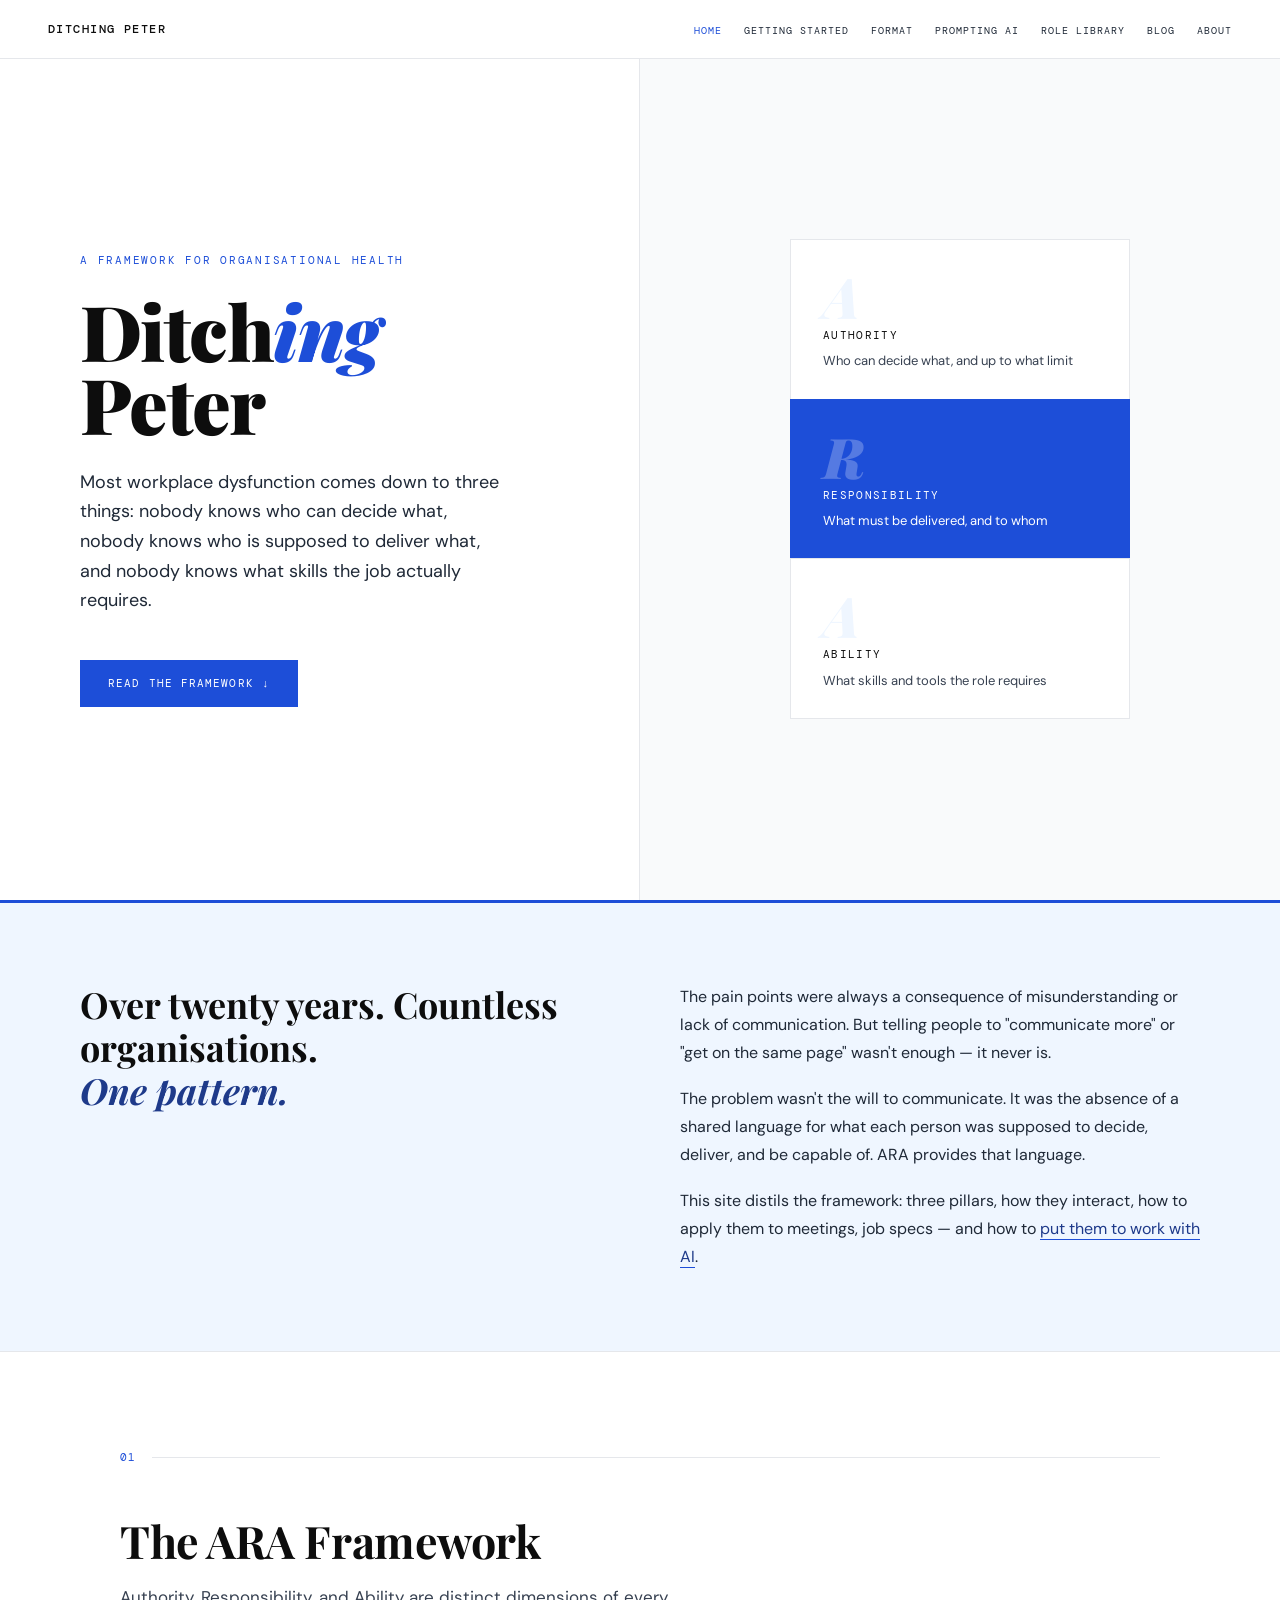
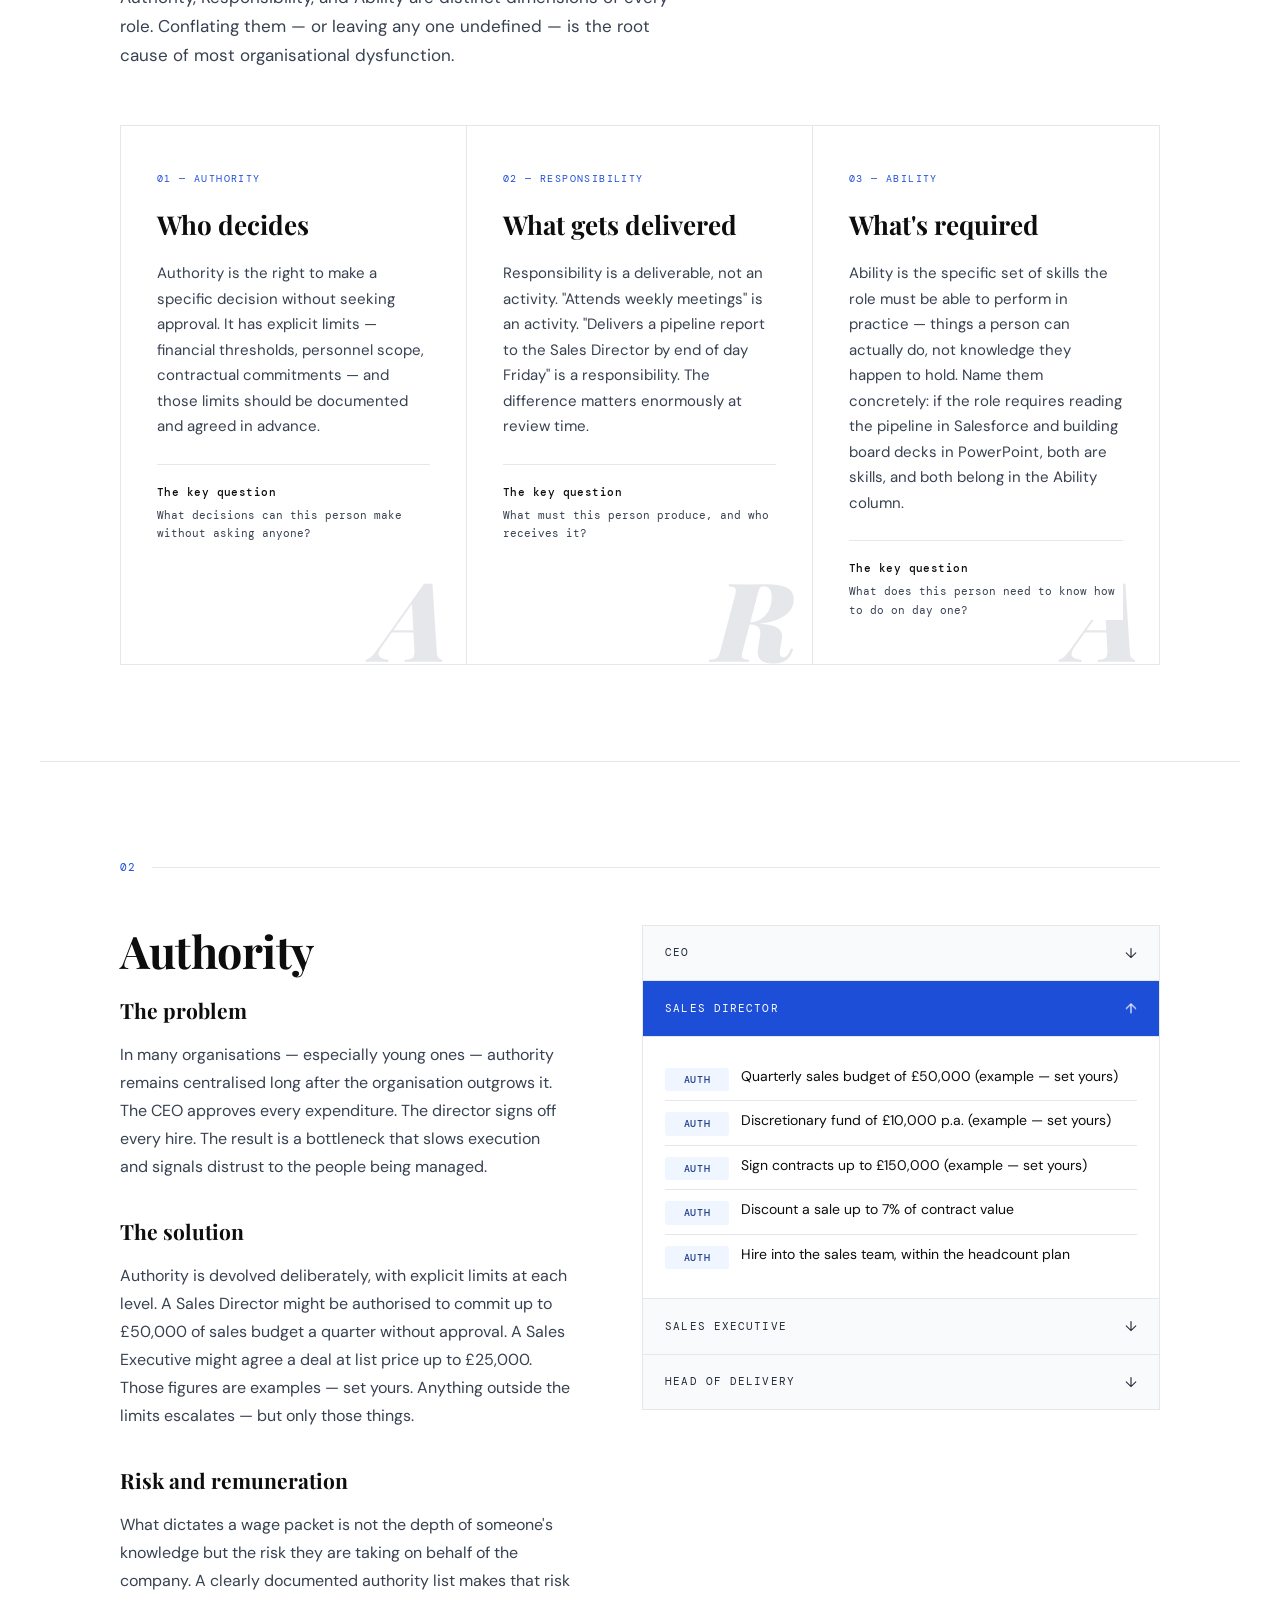
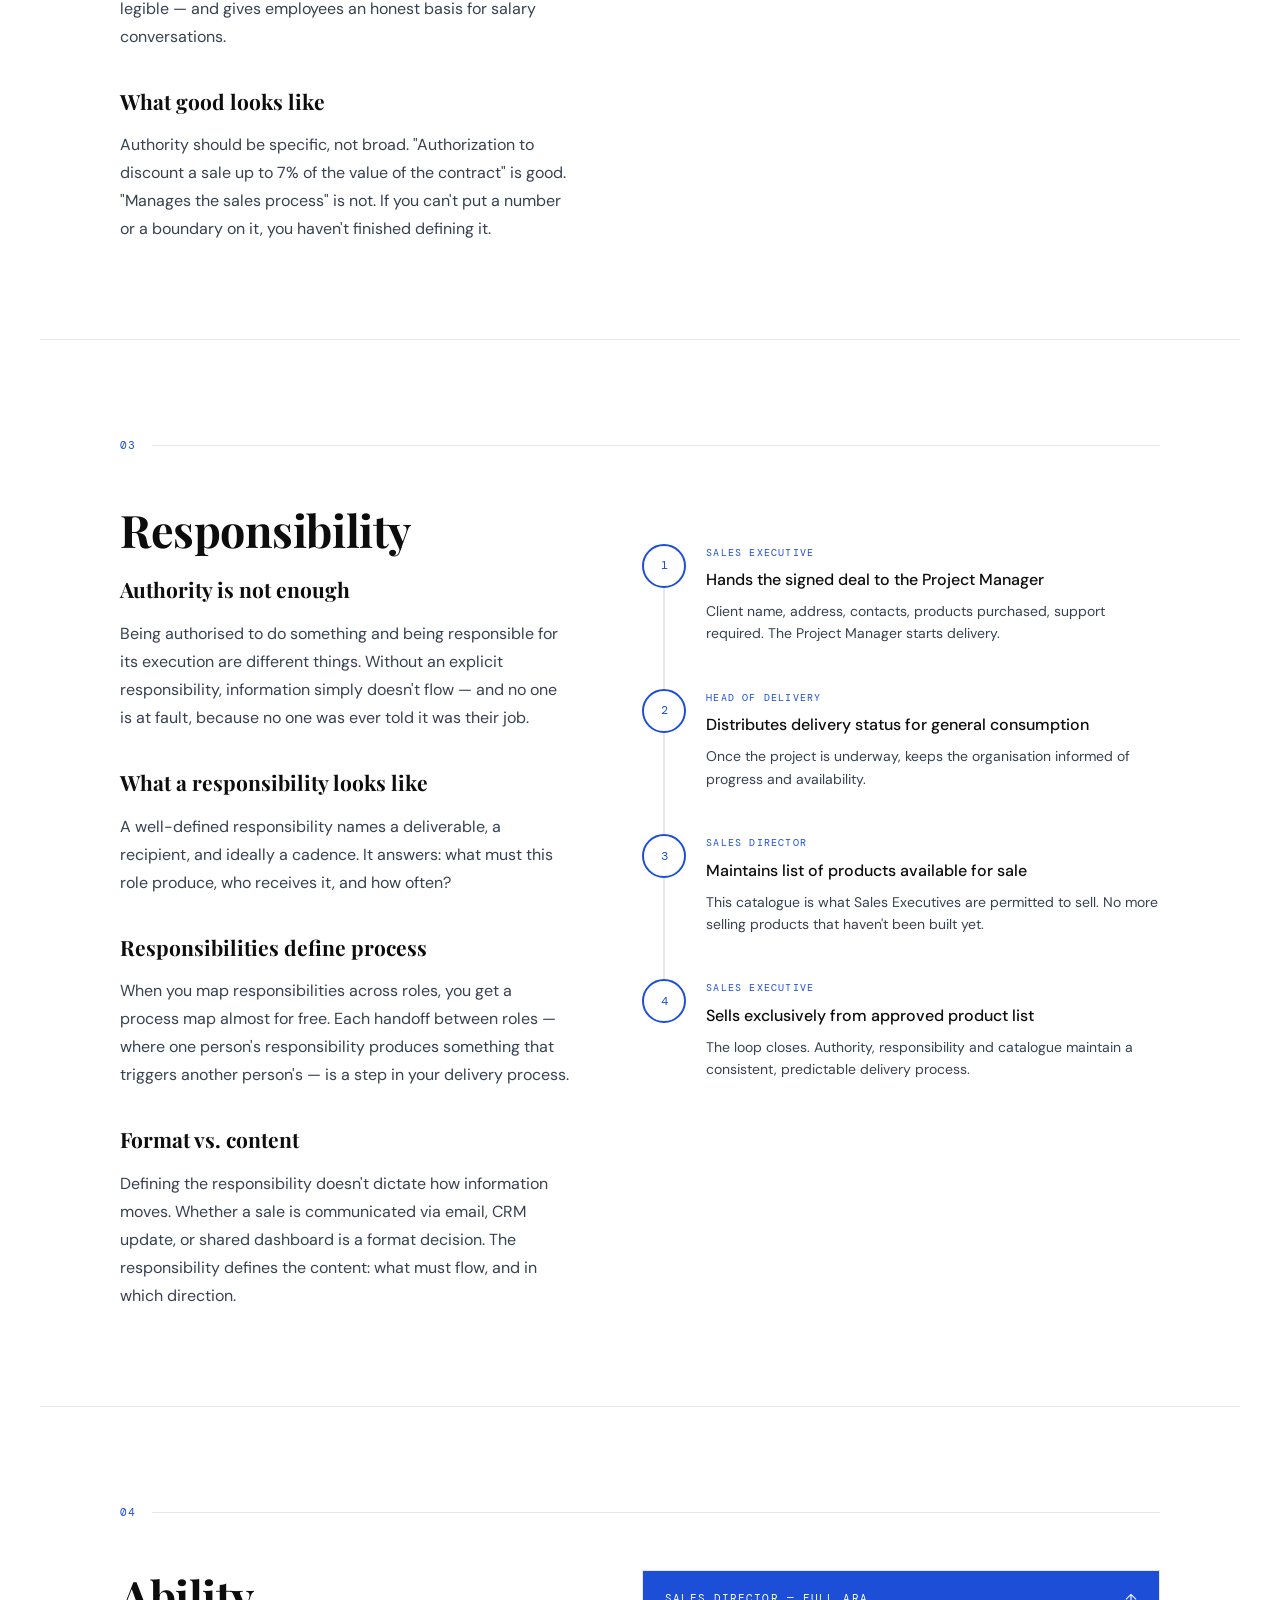
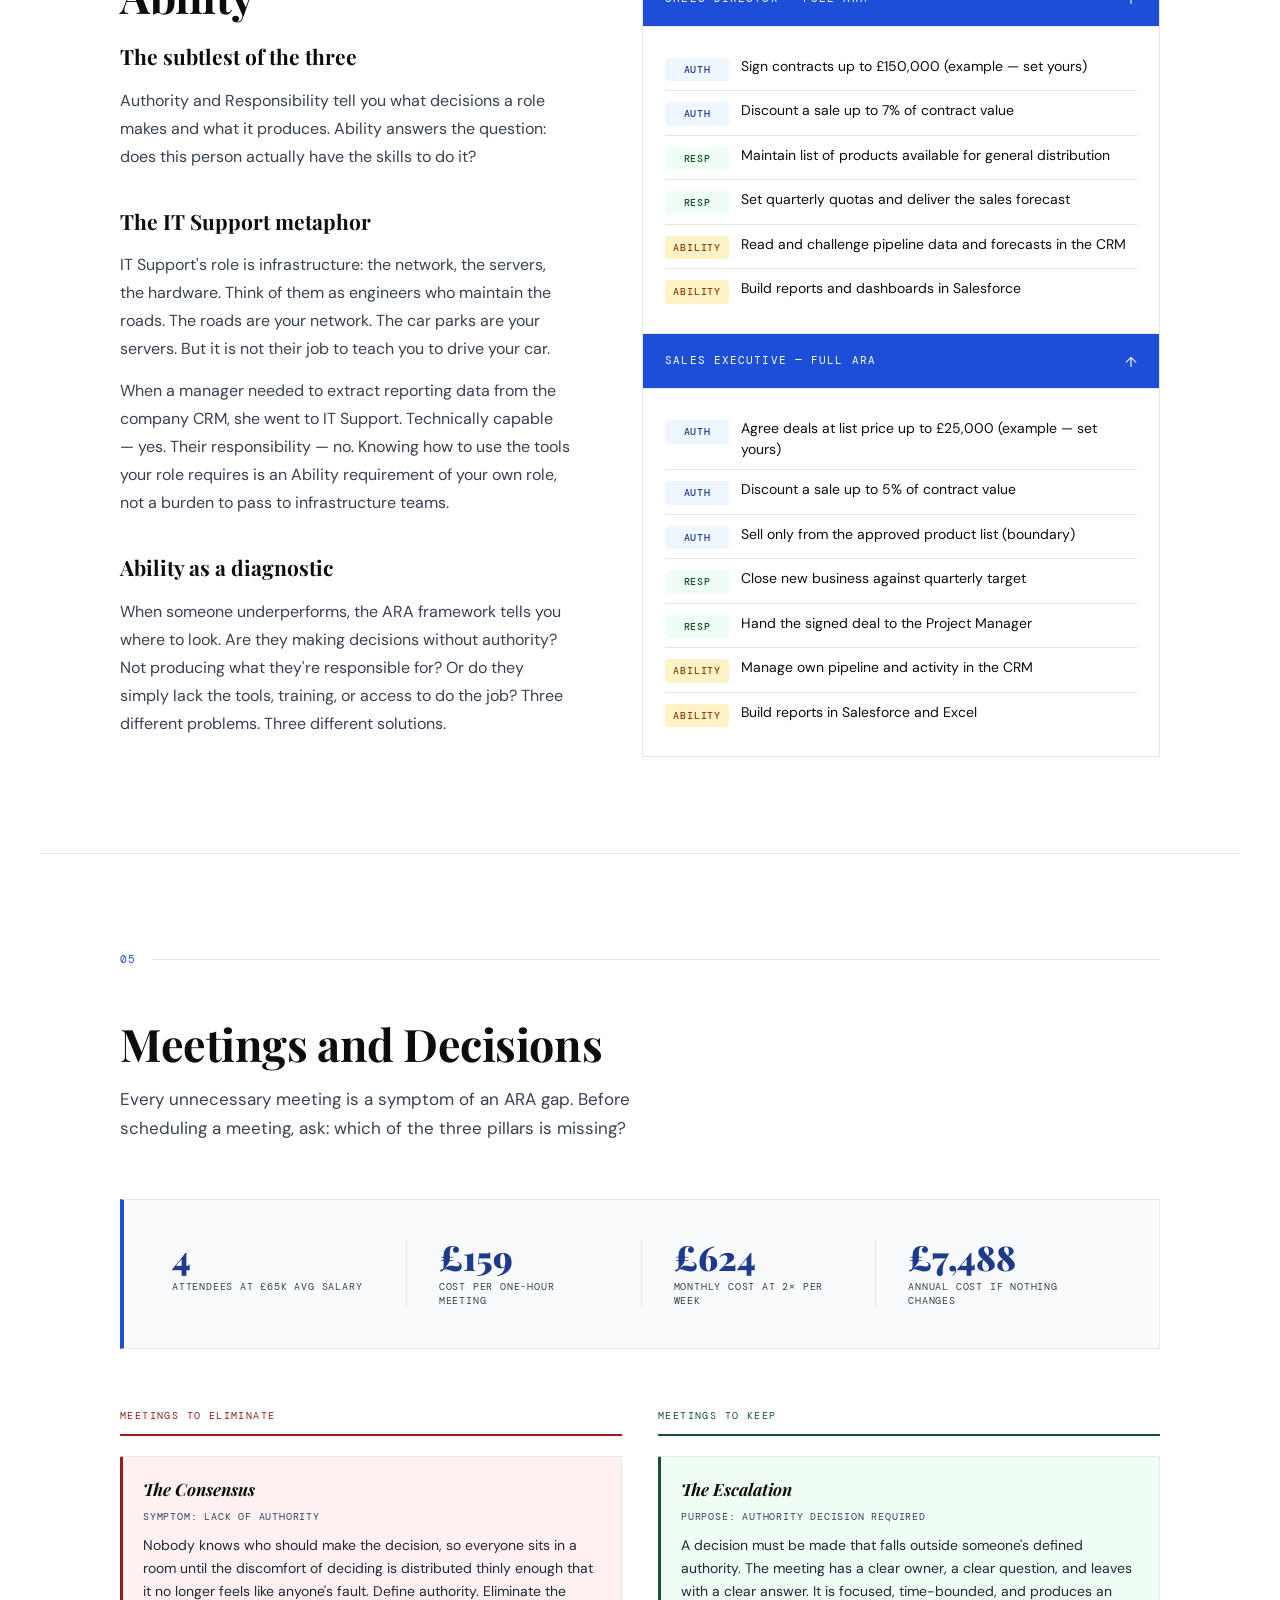
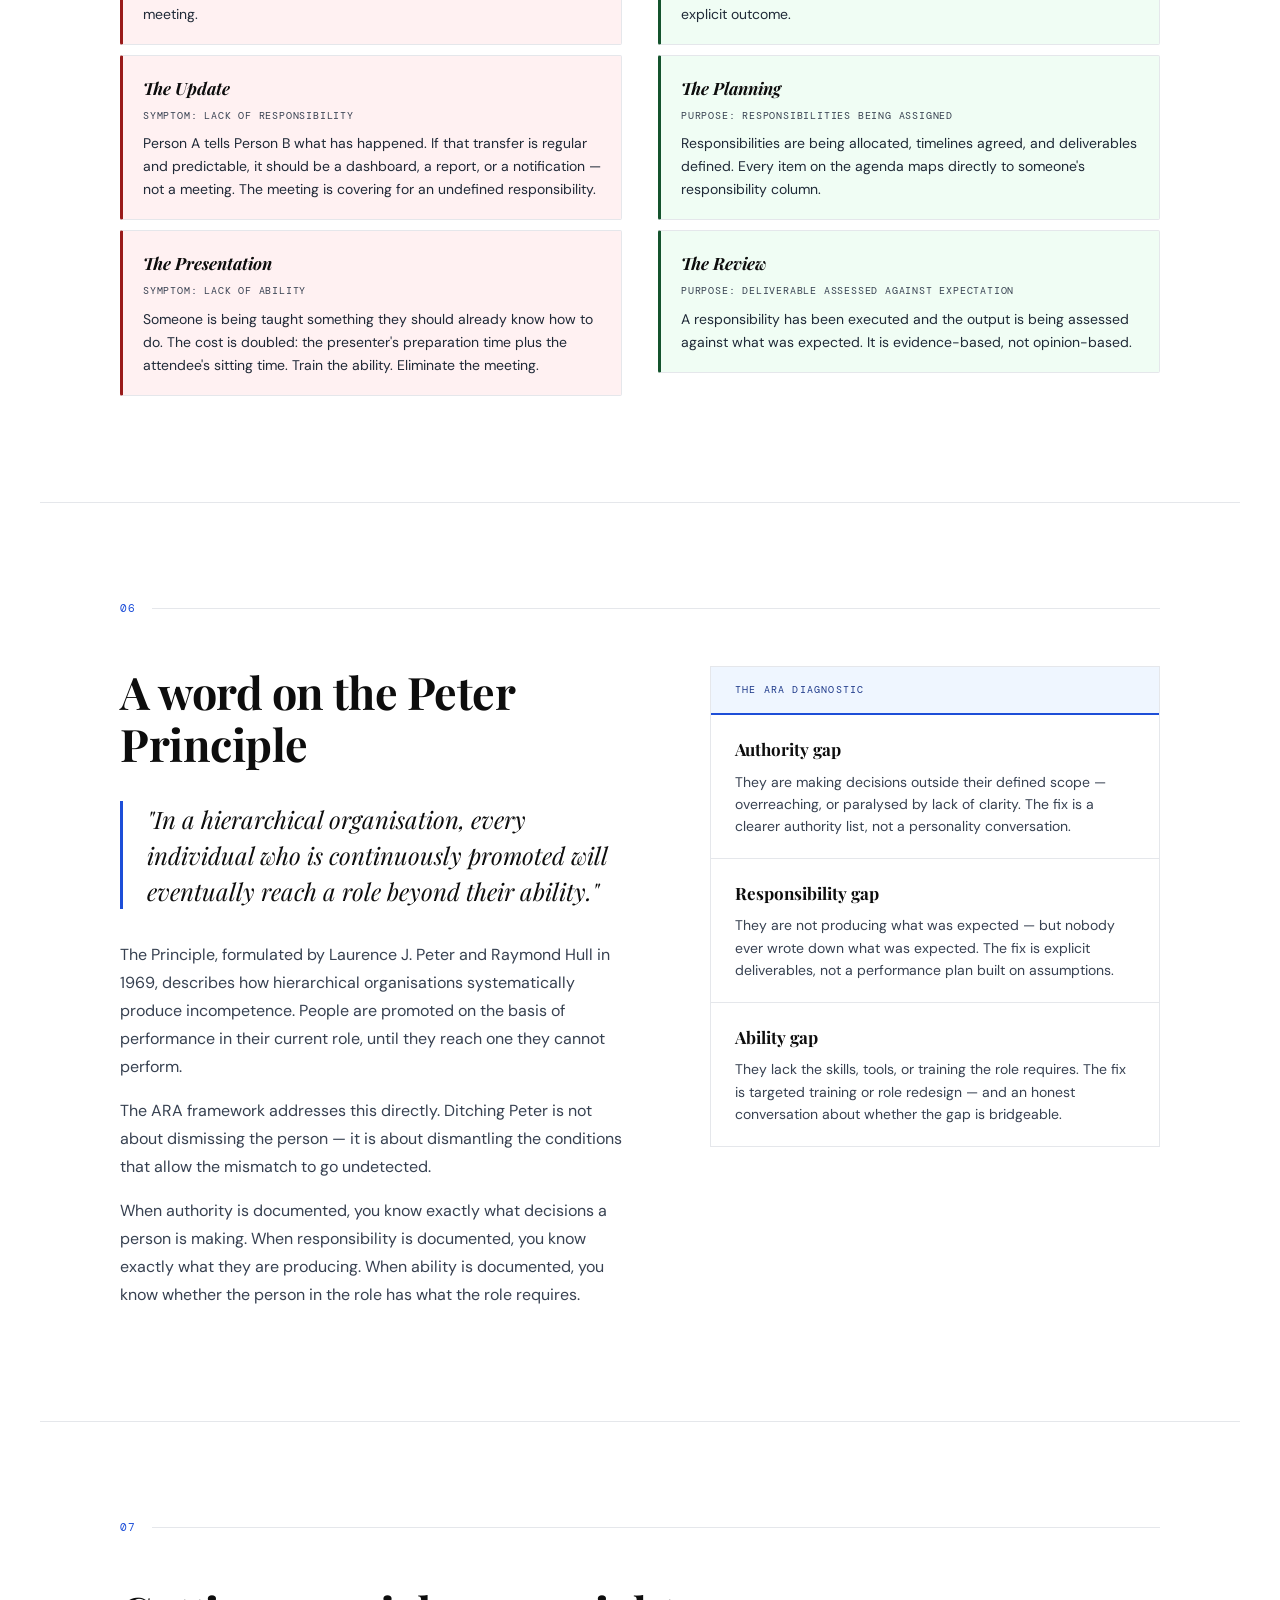
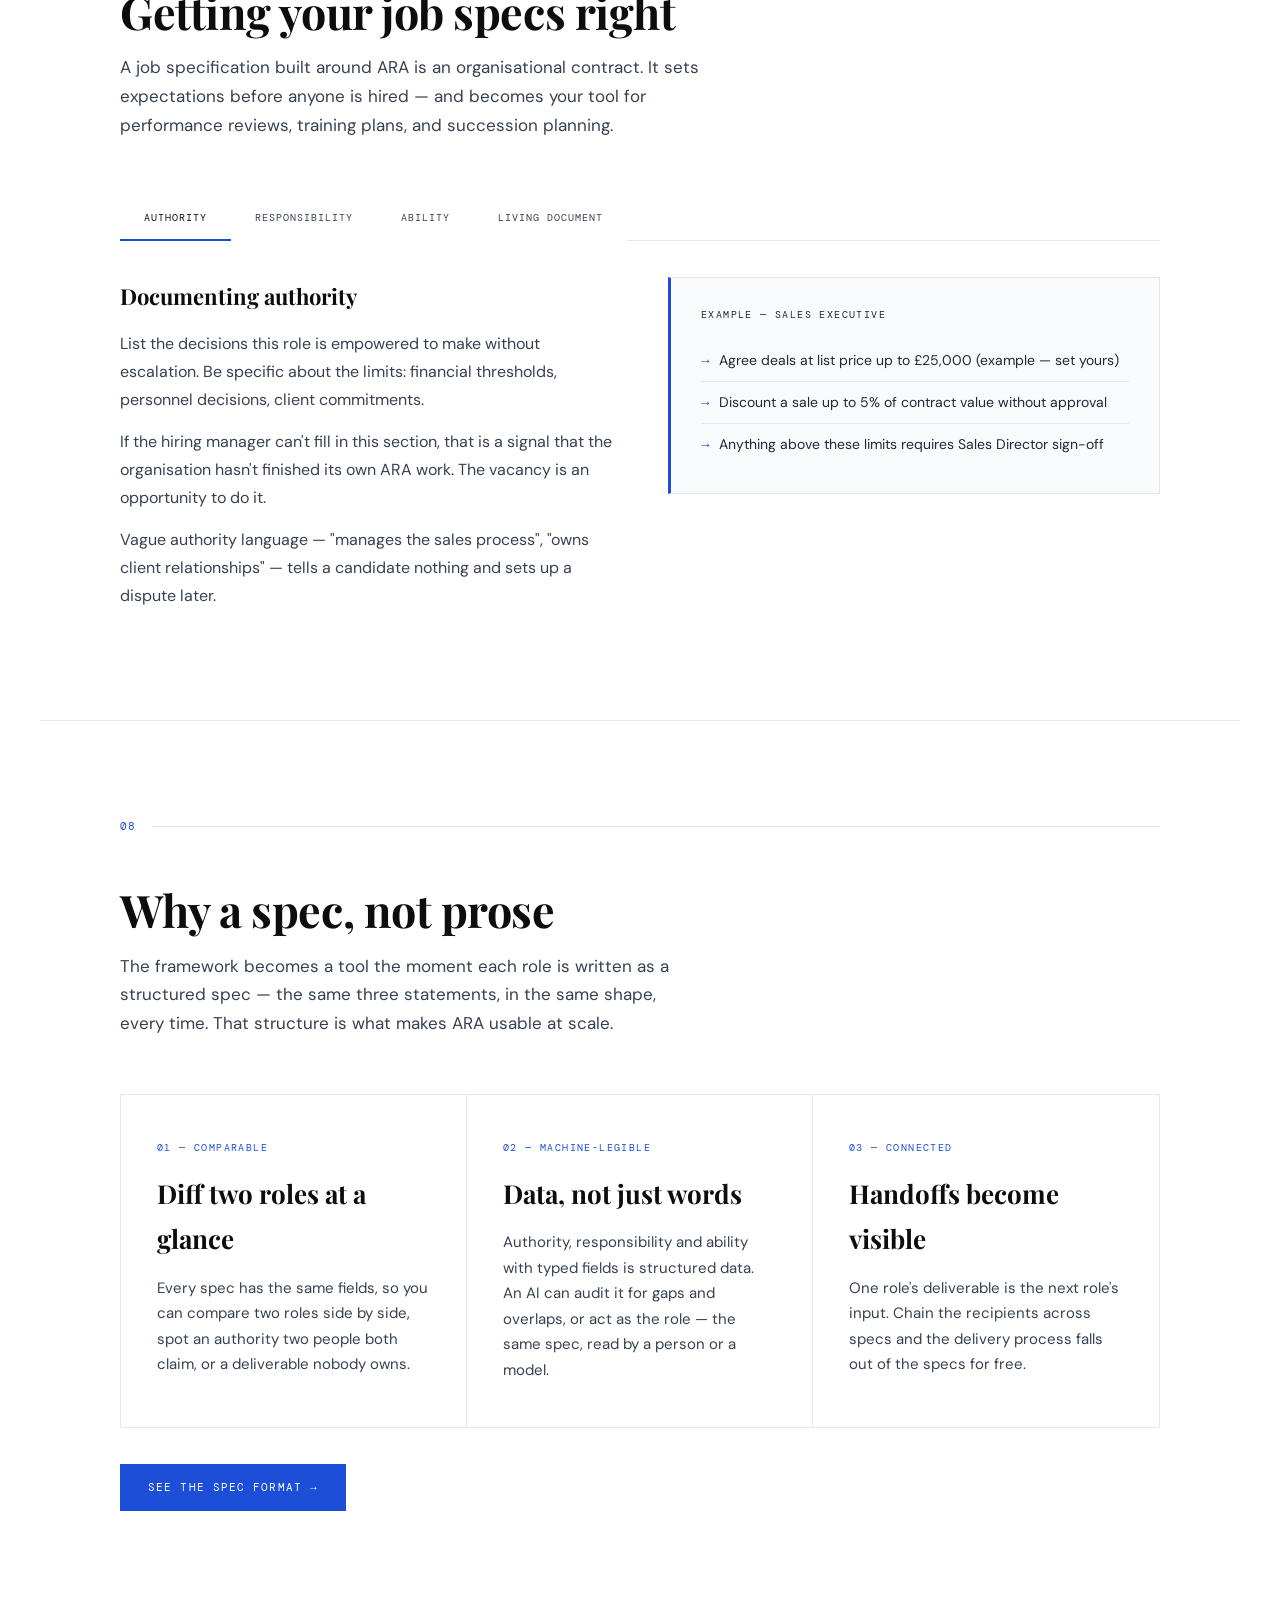
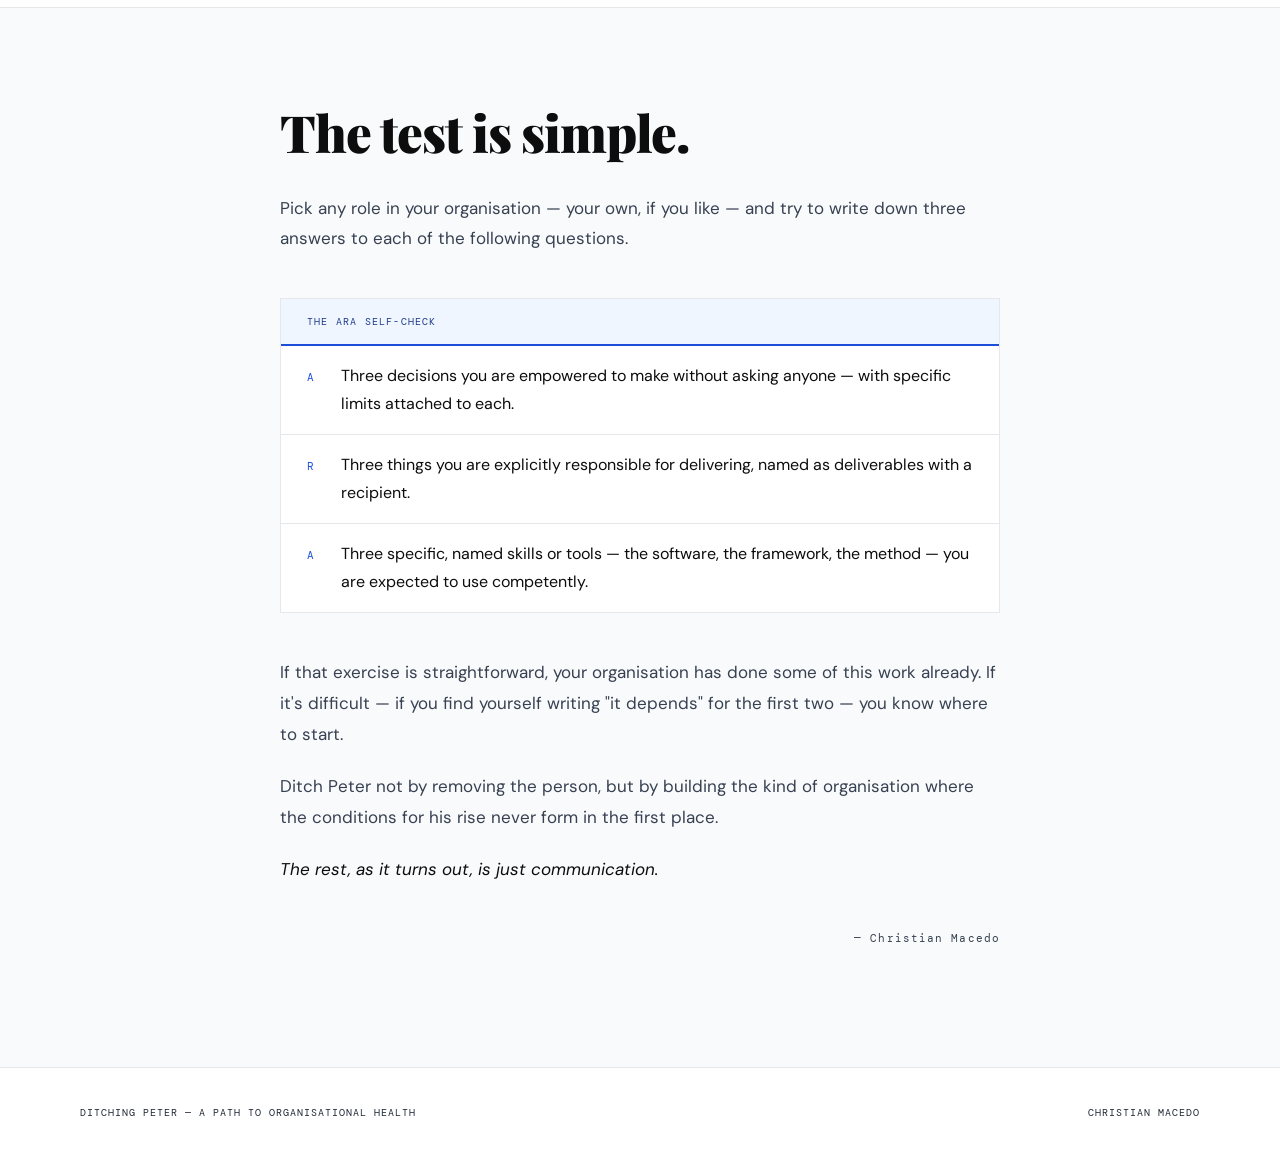
==== commit 60ac2883: "Rewrite the role library against real jobs Authority, titles, and handoffs follow the role audit: po" ====
--- a/index.html
+++ b/index.html
@@ -827,7 +827,7 @@
     <div class="fw-card" data-letter="A">
       <span class="fw-card-tag">03 — Ability</span>
       <h3>What's required</h3>
-      <p>Ability is the specific set of skills the role must be able to perform in practice — things a person can actually do, not knowledge they happen to hold. Name them concretely: if the role requires administering Salesforce and building board decks in PowerPoint, both are skills, and both belong in the Ability column.</p>
+      <p>Ability is the specific set of skills the role must be able to perform in practice — things a person can actually do, not knowledge they happen to hold. Name them concretely: if the role requires reading the pipeline in Salesforce and building board decks in PowerPoint, both are skills, and both belong in the Ability column.</p>
       <div class="fw-card-key"><strong>The key question</strong>What does this person need to know how to do on day one?</div>
     </div>
   </div>
@@ -846,7 +846,7 @@
         <h3>The problem</h3>
         <p>In many organisations — especially young ones — authority remains centralised long after the organisation outgrows it. The CEO approves every expenditure. The director signs off every hire. The result is a bottleneck that slows execution and signals distrust to the people being managed.</p>
         <h3>The solution</h3>
-        <p>Authority is devolved deliberately, with explicit limits at each level. A Sales Director might be authorised to spend up to $50,000 per quarter without approval. A Sales Executive might be authorised to sign contracts up to $70,000. Anything outside those limits escalates — but only those things.</p>
+        <p>Authority is devolved deliberately, with explicit limits at each level. A Sales Director might be authorised to commit up to £50,000 of sales budget a quarter without approval. A Sales Executive might agree a deal at list price up to £25,000. Those figures are examples — set yours. Anything outside the limits escalates — but only those things.</p>
         <h3>Risk and remuneration</h3>
         <p>What dictates a wage packet is not the depth of someone's knowledge but the risk they are taking on behalf of the company. A clearly documented authority list makes that risk legible — and gives employees an honest basis for salary conversations.</p>
         <h3>What good looks like</h3>
@@ -865,23 +865,25 @@
         <div class="role-card">
           <div class="role-card-head open" onclick="toggleCard(this)"><span class="role-card-title">Sales Director</span><span class="role-card-arrow">↓</span></div>
           <div class="role-card-body open">
-            <div class="role-item"><span class="role-item-type type-auth">Auth</span><span class="role-item-text">Quarterly sales budget of $50,000 (salaries, software, hardware)</span></div>
-            <div class="role-item"><span class="role-item-type type-auth">Auth</span><span class="role-item-text">Discretionary fund of $10,000 p.a. for events and travel</span></div>
-            <div class="role-item"><span class="role-item-type type-auth">Auth</span><span class="role-item-text">Sign contracts up to $150,000</span></div>
+            <div class="role-item"><span class="role-item-type type-auth">Auth</span><span class="role-item-text">Quarterly sales budget of £50,000 (example — set yours)</span></div>
+            <div class="role-item"><span class="role-item-type type-auth">Auth</span><span class="role-item-text">Discretionary fund of £10,000 p.a. (example — set yours)</span></div>
+            <div class="role-item"><span class="role-item-type type-auth">Auth</span><span class="role-item-text">Sign contracts up to £150,000 (example — set yours)</span></div>
             <div class="role-item"><span class="role-item-type type-auth">Auth</span><span class="role-item-text">Discount a sale up to 7% of contract value</span></div>
+            <div class="role-item"><span class="role-item-type type-auth">Auth</span><span class="role-item-text">Hire into the sales team, within the headcount plan</span></div>
           </div>
         </div>
         <div class="role-card">
           <div class="role-card-head" onclick="toggleCard(this)"><span class="role-card-title">Sales Executive</span><span class="role-card-arrow">↓</span></div>
           <div class="role-card-body">
-            <div class="role-item"><span class="role-item-type type-auth">Auth</span><span class="role-item-text">Sign contracts up to $70,000</span></div>
+            <div class="role-item"><span class="role-item-type type-auth">Auth</span><span class="role-item-text">Agree deals at list price up to £25,000 (example — set yours)</span></div>
             <div class="role-item"><span class="role-item-type type-auth">Auth</span><span class="role-item-text">Discount a sale up to 5% of contract value</span></div>
           </div>
         </div>
         <div class="role-card">
-          <div class="role-card-head" onclick="toggleCard(this)"><span class="role-card-title">Programme Director</span><span class="role-card-arrow">↓</span></div>
+          <div class="role-card-head" onclick="toggleCard(this)"><span class="role-card-title">Head of Delivery</span><span class="role-card-arrow">↓</span></div>
           <div class="role-card-body">
-            <div class="role-item"><span class="role-item-type type-auth">Auth</span><span class="role-item-text">Retain new employees within budget</span></div>
+            <div class="role-item"><span class="role-item-type type-auth">Auth</span><span class="role-item-text">Commit client delivery dates externally, within the resourced plan</span></div>
+            <div class="role-item"><span class="role-item-type type-auth">Auth</span><span class="role-item-text">Reallocate people across projects, within the agreed plan</span></div>
           </div>
         </div>
       </div>
@@ -915,15 +917,15 @@
           <div class="process-num">1</div>
           <div class="process-content">
             <div class="process-role">Sales Executive</div>
-            <div class="process-action">Informs PMO of new sales and details</div>
-            <div class="process-note">Client name, address, contacts, products purchased, support required. This triggers the PMO to initiate delivery.</div>
+            <div class="process-action">Hands the signed deal to the Project Manager</div>
+            <div class="process-note">Client name, address, contacts, products purchased, support required. The Project Manager starts delivery.</div>
           </div>
         </div>
         <div class="process-step">
           <div class="process-num">2</div>
           <div class="process-content">
-            <div class="process-role">Programme Director</div>
-            <div class="process-action">Distributes project information for general consumption</div>
+            <div class="process-role">Head of Delivery</div>
+            <div class="process-action">Distributes delivery status for general consumption</div>
             <div class="process-note">Once the project is underway, keeps the organisation informed of progress and availability.</div>
           </div>
         </div>
@@ -972,24 +974,24 @@
         <div class="role-card">
           <div class="role-card-head open" onclick="toggleCard(this)"><span class="role-card-title">Sales Director — Full ARA</span><span class="role-card-arrow">↓</span></div>
           <div class="role-card-body open">
-            <div class="role-item"><span class="role-item-type type-auth">Auth</span><span class="role-item-text">Sign contracts up to $150,000</span></div>
+            <div class="role-item"><span class="role-item-type type-auth">Auth</span><span class="role-item-text">Sign contracts up to £150,000 (example — set yours)</span></div>
             <div class="role-item"><span class="role-item-type type-auth">Auth</span><span class="role-item-text">Discount a sale up to 7% of contract value</span></div>
             <div class="role-item"><span class="role-item-type type-resp">Resp</span><span class="role-item-text">Maintain list of products available for general distribution</span></div>
-            <div class="role-item"><span class="role-item-type type-ability">Ability</span><span class="role-item-text">Administer Salesforce (CRM)</span></div>
+            <div class="role-item"><span class="role-item-type type-resp">Resp</span><span class="role-item-text">Set quarterly quotas and deliver the sales forecast</span></div>
+            <div class="role-item"><span class="role-item-type type-ability">Ability</span><span class="role-item-text">Read and challenge pipeline data and forecasts in the CRM</span></div>
             <div class="role-item"><span class="role-item-type type-ability">Ability</span><span class="role-item-text">Build reports and dashboards in Salesforce</span></div>
-            <div class="role-item"><span class="role-item-type type-ability">Ability</span><span class="role-item-text">Manage lead and contract data in Salesforce</span></div>
           </div>
         </div>
         <div class="role-card">
           <div class="role-card-head open" onclick="toggleCard(this)"><span class="role-card-title">Sales Executive — Full ARA</span><span class="role-card-arrow">↓</span></div>
           <div class="role-card-body open">
-            <div class="role-item"><span class="role-item-type type-auth">Auth</span><span class="role-item-text">Sign contracts up to $70,000</span></div>
+            <div class="role-item"><span class="role-item-type type-auth">Auth</span><span class="role-item-text">Agree deals at list price up to £25,000 (example — set yours)</span></div>
             <div class="role-item"><span class="role-item-type type-auth">Auth</span><span class="role-item-text">Discount a sale up to 5% of contract value</span></div>
             <div class="role-item"><span class="role-item-type type-auth">Auth</span><span class="role-item-text">Sell only from the approved product list (boundary)</span></div>
             <div class="role-item"><span class="role-item-type type-resp">Resp</span><span class="role-item-text">Close new business against quarterly target</span></div>
-            <div class="role-item"><span class="role-item-type type-resp">Resp</span><span class="role-item-text">Inform PMO of new sales and details</span></div>
+            <div class="role-item"><span class="role-item-type type-resp">Resp</span><span class="role-item-text">Hand the signed deal to the Project Manager</span></div>
+            <div class="role-item"><span class="role-item-type type-ability">Ability</span><span class="role-item-text">Manage own pipeline and activity in the CRM</span></div>
             <div class="role-item"><span class="role-item-type type-ability">Ability</span><span class="role-item-text">Build reports in Salesforce and Excel</span></div>
-            <div class="role-item"><span class="role-item-type type-ability">Ability</span><span class="role-item-text">Manage lead and contract data in Salesforce</span></div>
           </div>
         </div>
       </div>
@@ -1109,7 +1111,7 @@
       </div>
       <div class="spec-example">
         <div class="spec-example-head">Example — Sales Executive</div>
-        <div class="spec-example-item">Sign contracts on behalf of the company up to $70,000</div>
+        <div class="spec-example-item">Agree deals at list price up to £25,000 (example — set yours)</div>
         <div class="spec-example-item">Discount a sale up to 5% of contract value without approval</div>
         <div class="spec-example-item">Anything above these limits requires Sales Director sign-off</div>
       </div>
@@ -1122,7 +1124,7 @@
       </div>
       <div class="spec-example">
         <div class="spec-example-head">Example — Sales Executive</div>
-        <div class="spec-example-item">Inform PMO of new sales within 24 hours of contract signing</div>
+        <div class="spec-example-item">Hand the signed deal to the Project Manager within 24 hours of signing</div>
         <div class="spec-example-item">Provide full client contact details and product list at handover</div>
         <div class="spec-example-item">Sell exclusively from the Sales Director's approved product list</div>
         <div class="spec-example-item">Maintain accurate lead data in the CRM at all times</div>
@@ -1131,12 +1133,12 @@
     <div id="tab-abil" class="spec-panel">
       <div class="spec-panel-left">
         <h3>Documenting ability</h3>
-        <p>List the specific skills the role must be able to perform — named concretely: the software, the framework, the method. Not knowledge, not aspirational nice-to-haves. "Salesforce administration", "Lean Six Sigma", "financial modelling in Excel" — not "good with systems".</p>
+        <p>List the specific skills the role must be able to perform — named concretely: the software, the framework, the method. Not knowledge, not aspirational nice-to-haves. "Pipeline management in the CRM", "Lean Six Sigma", "financial modelling in Excel" — not "good with systems".</p>
         <p>This section serves two purposes: it tells a candidate what they will actually be doing, and it gives a manager a diagnostic when someone is underperforming. If the ability was never documented, you cannot legitimately hold someone to it.</p>
       </div>
       <div class="spec-example">
         <div class="spec-example-head">Example — Sales Executive</div>
-        <div class="spec-example-item">Salesforce CRM administration and lead management</div>
+        <div class="spec-example-item">Manage own pipeline and activity in the CRM</div>
         <div class="spec-example-item">Sales reporting and dashboards in Salesforce and Excel</div>
         <div class="spec-example-item">Proposal and pitch decks in PowerPoint</div>
       </div>
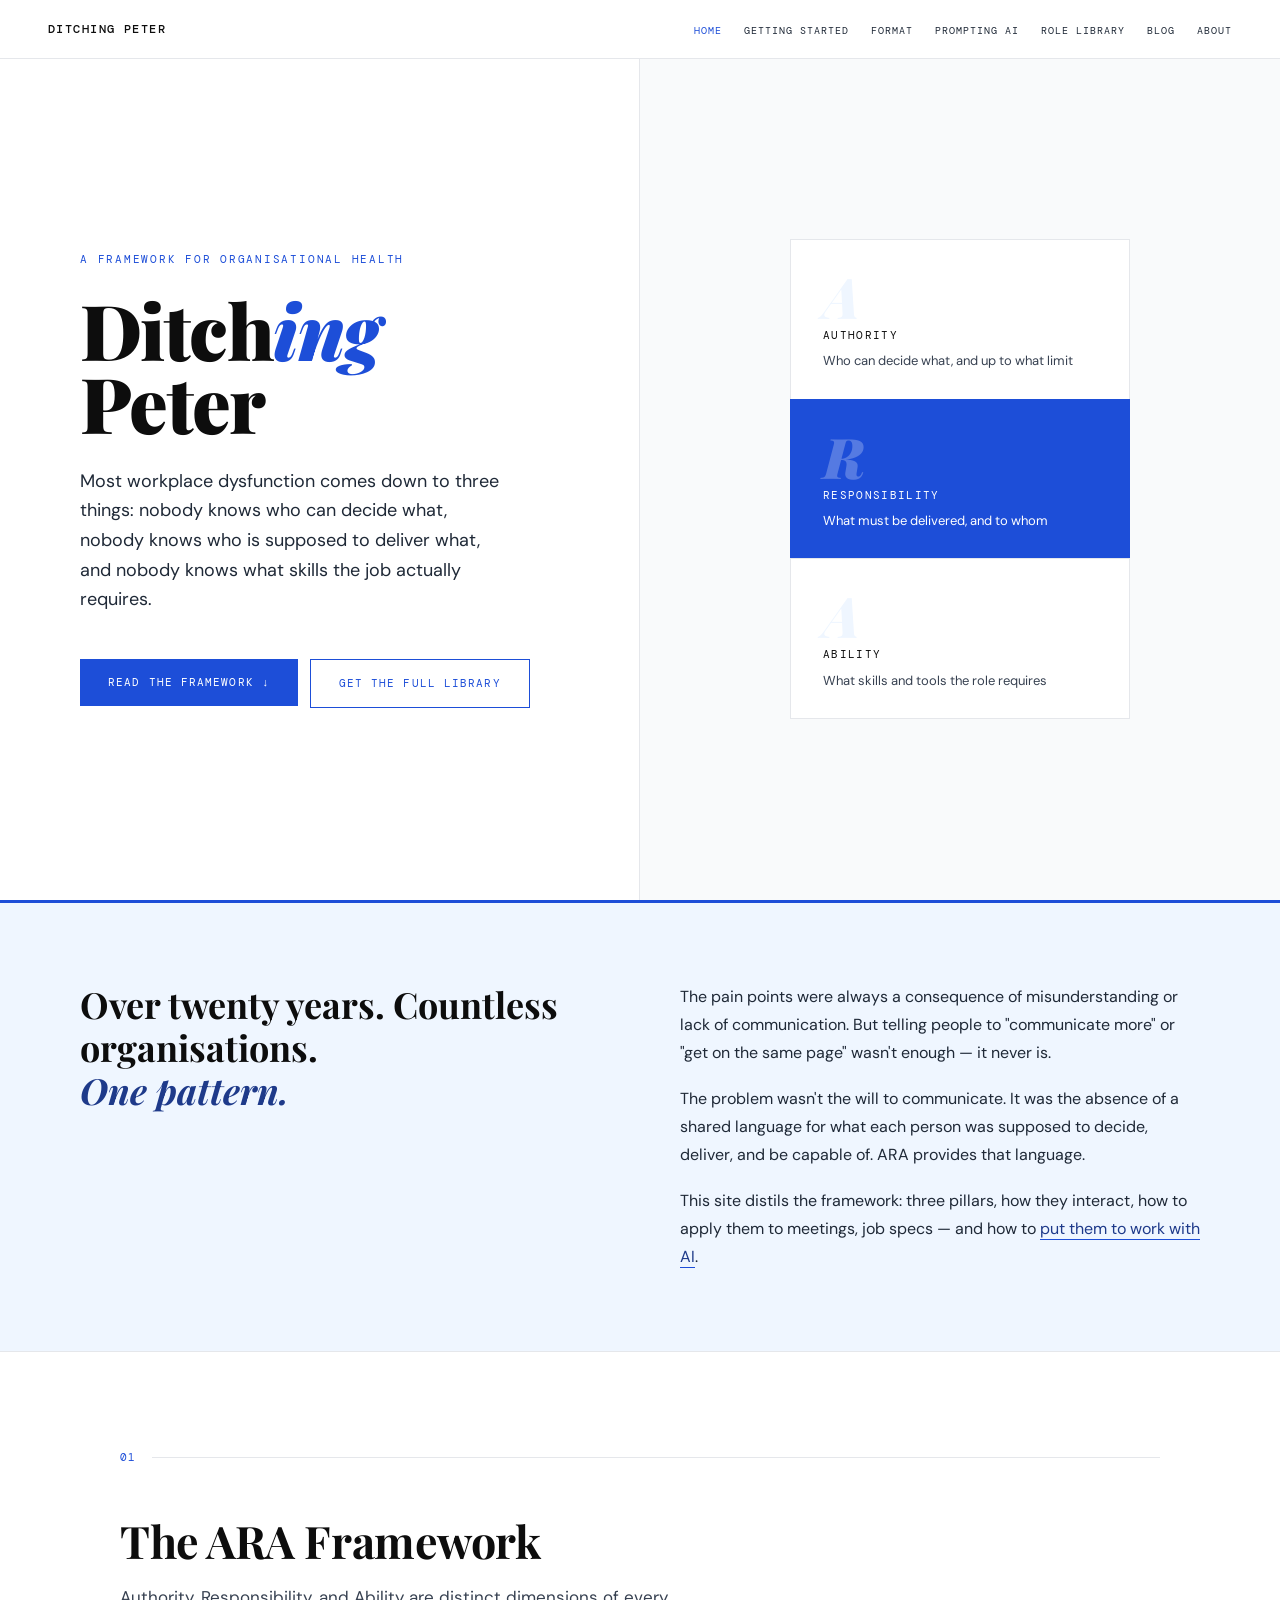
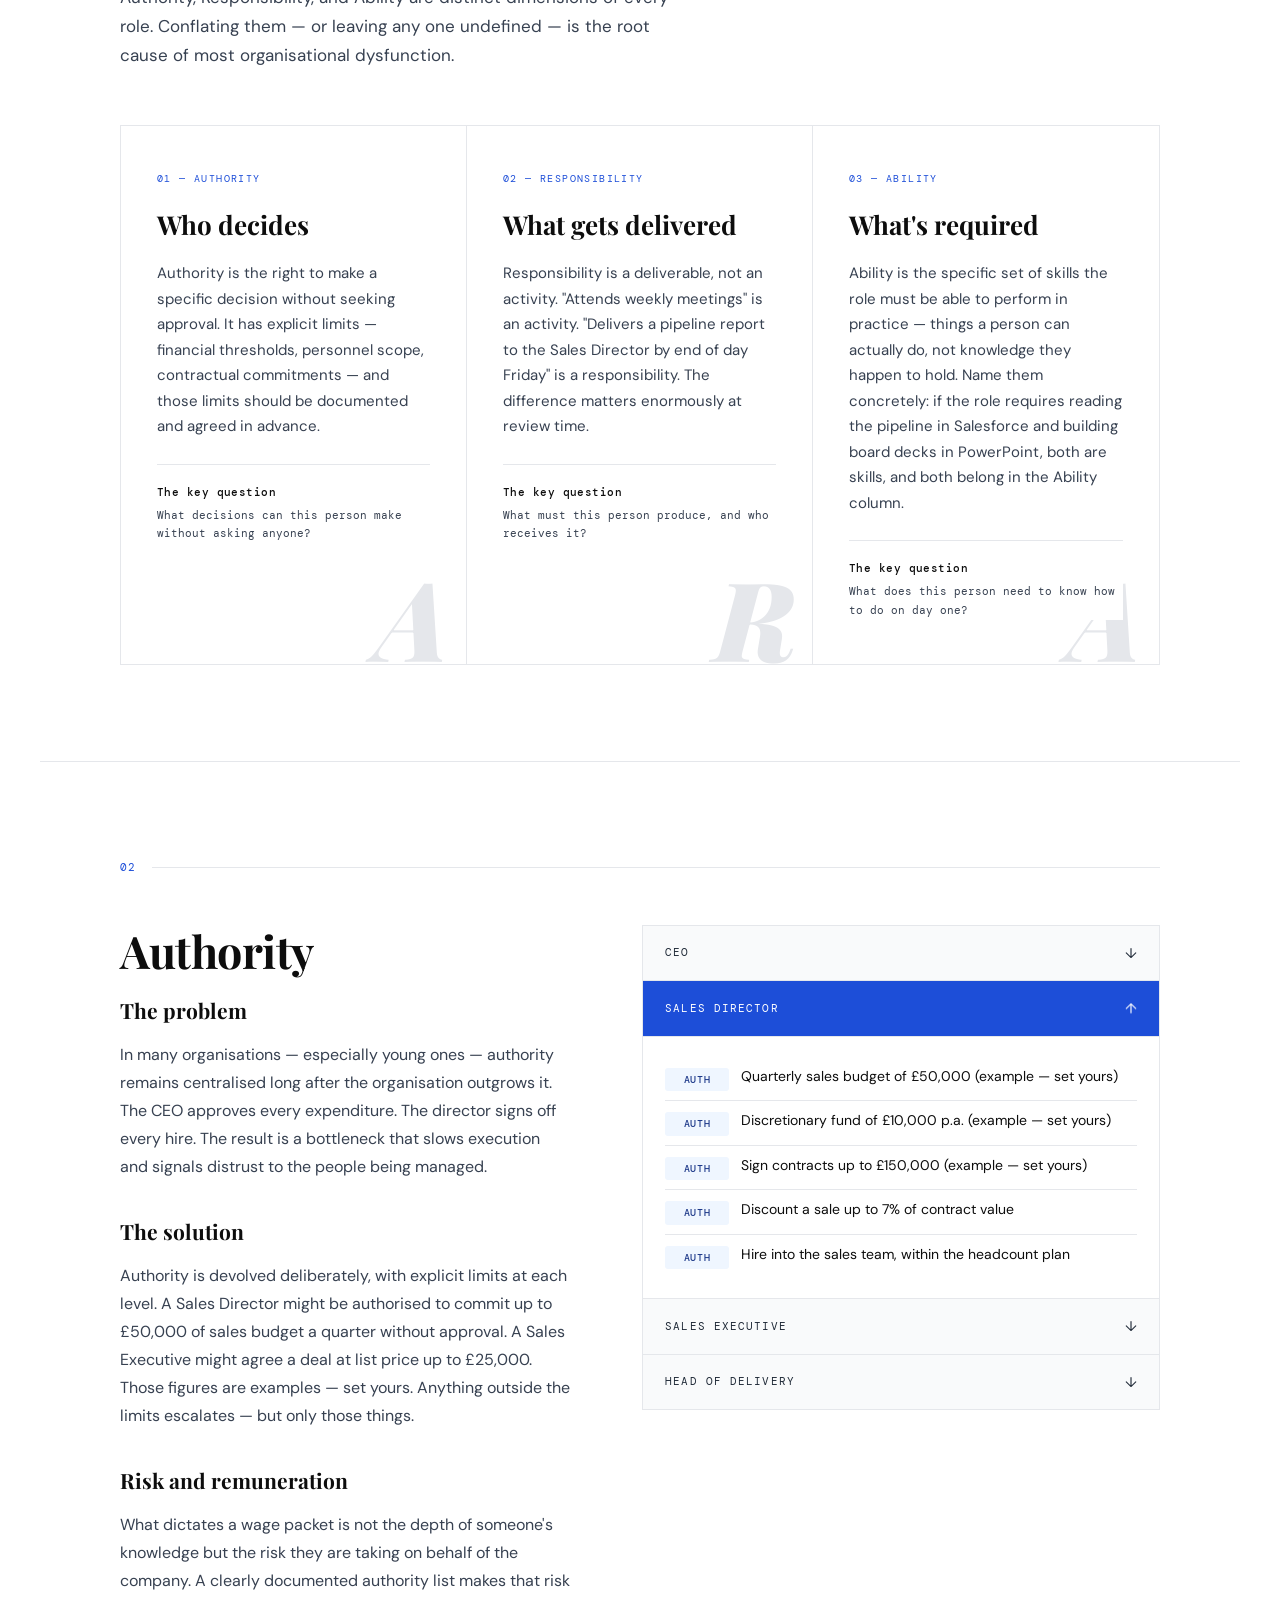
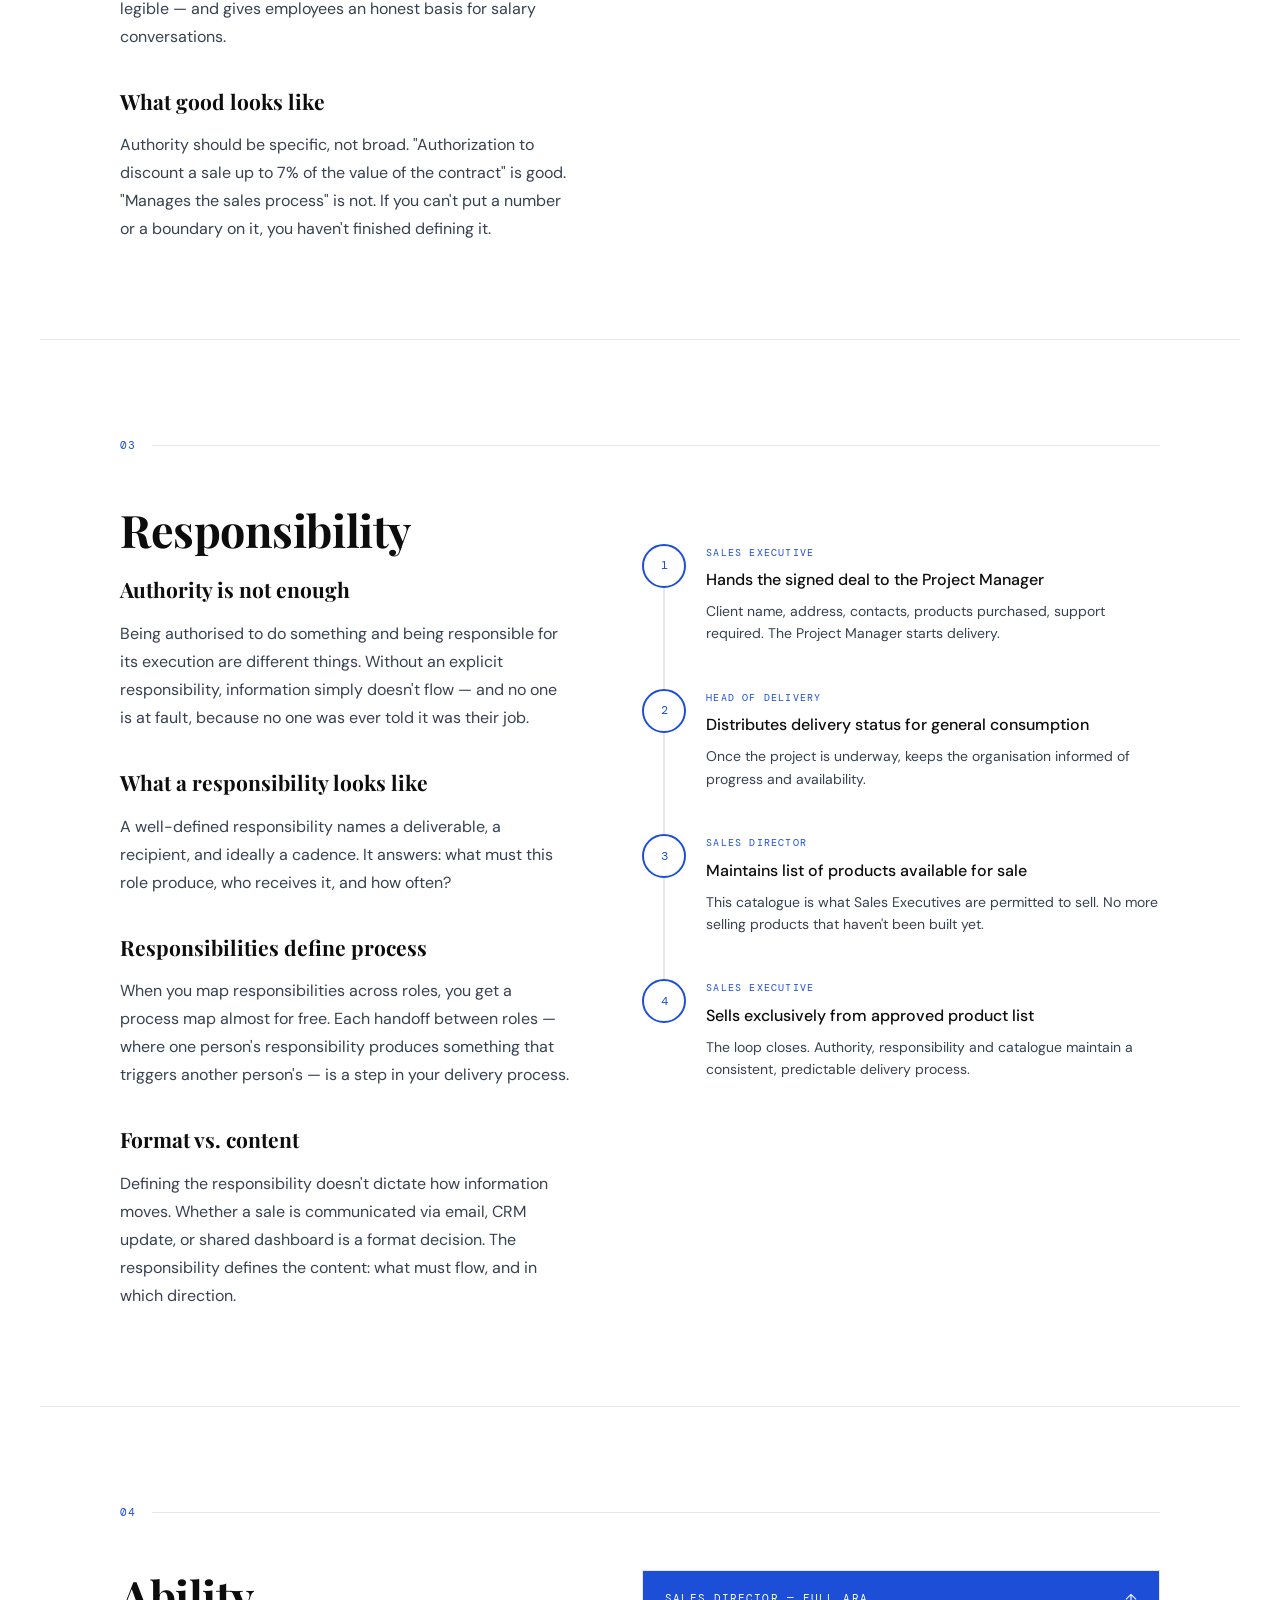
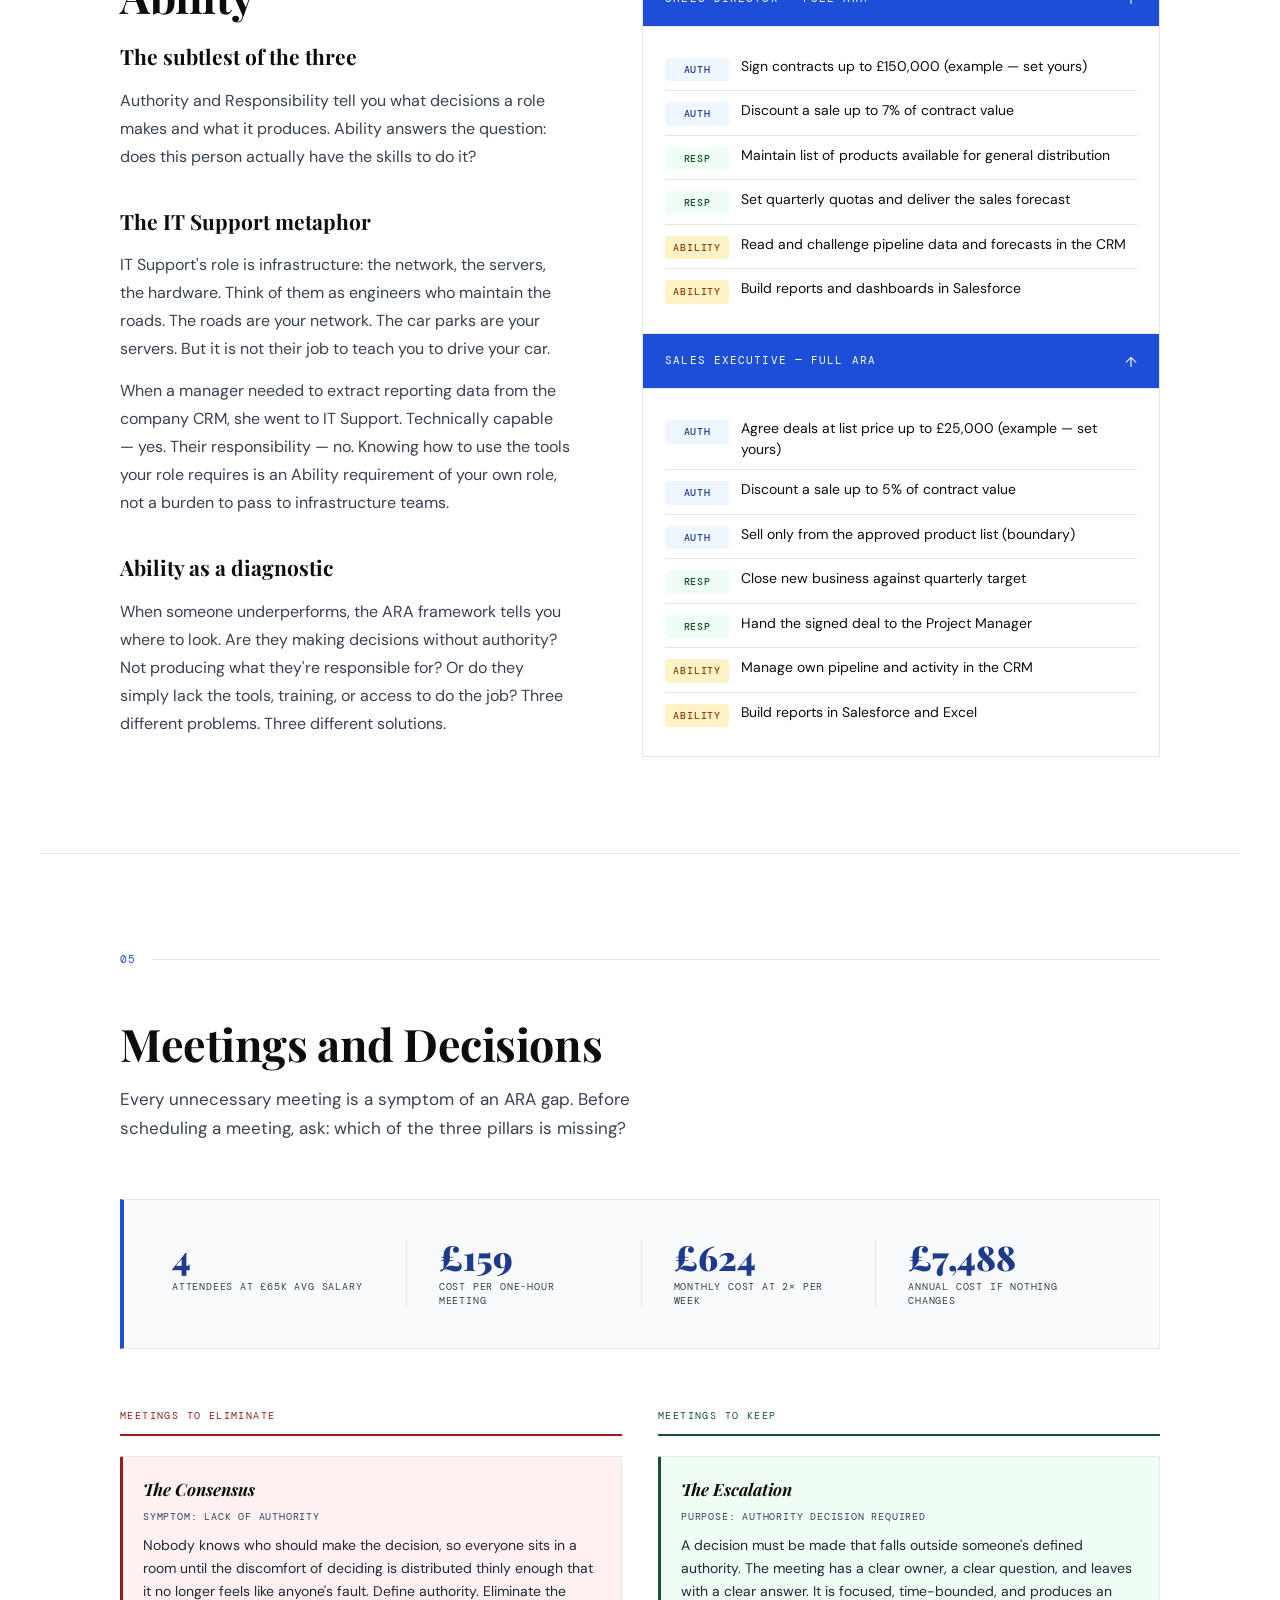
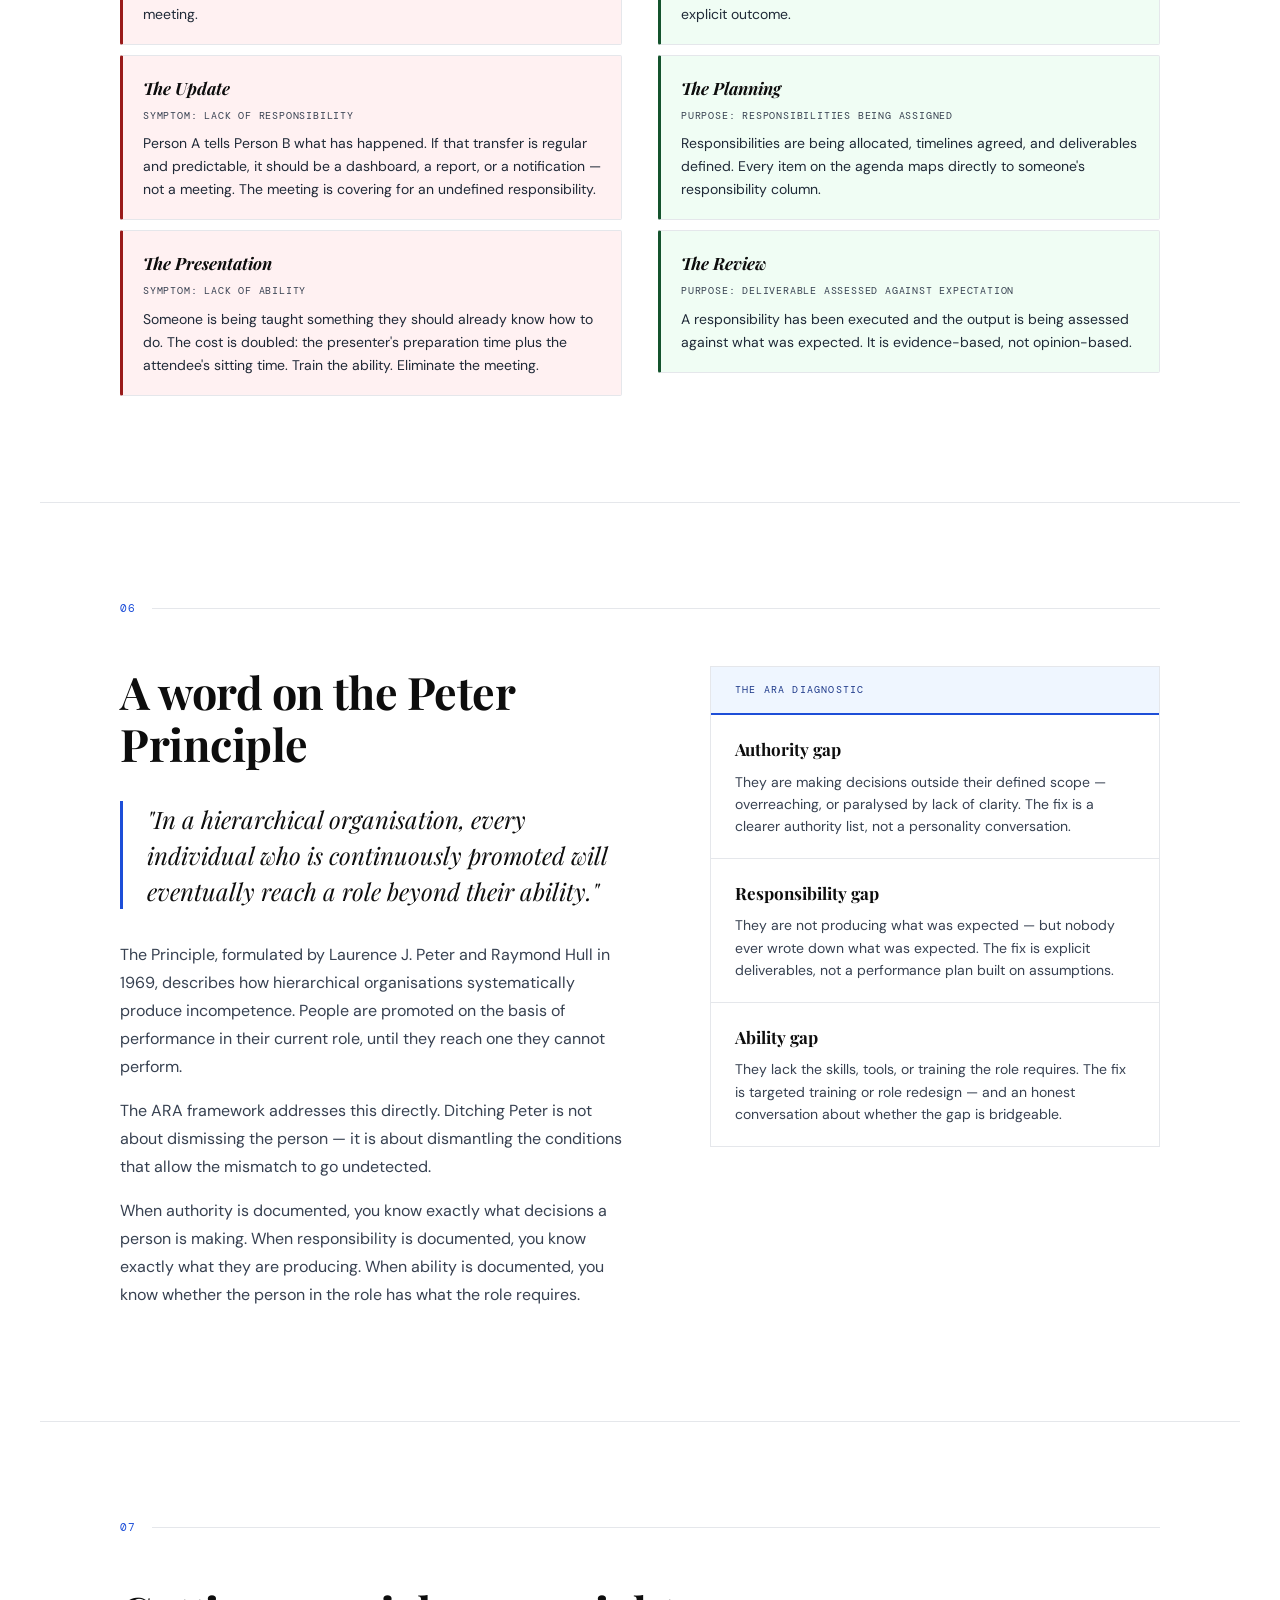
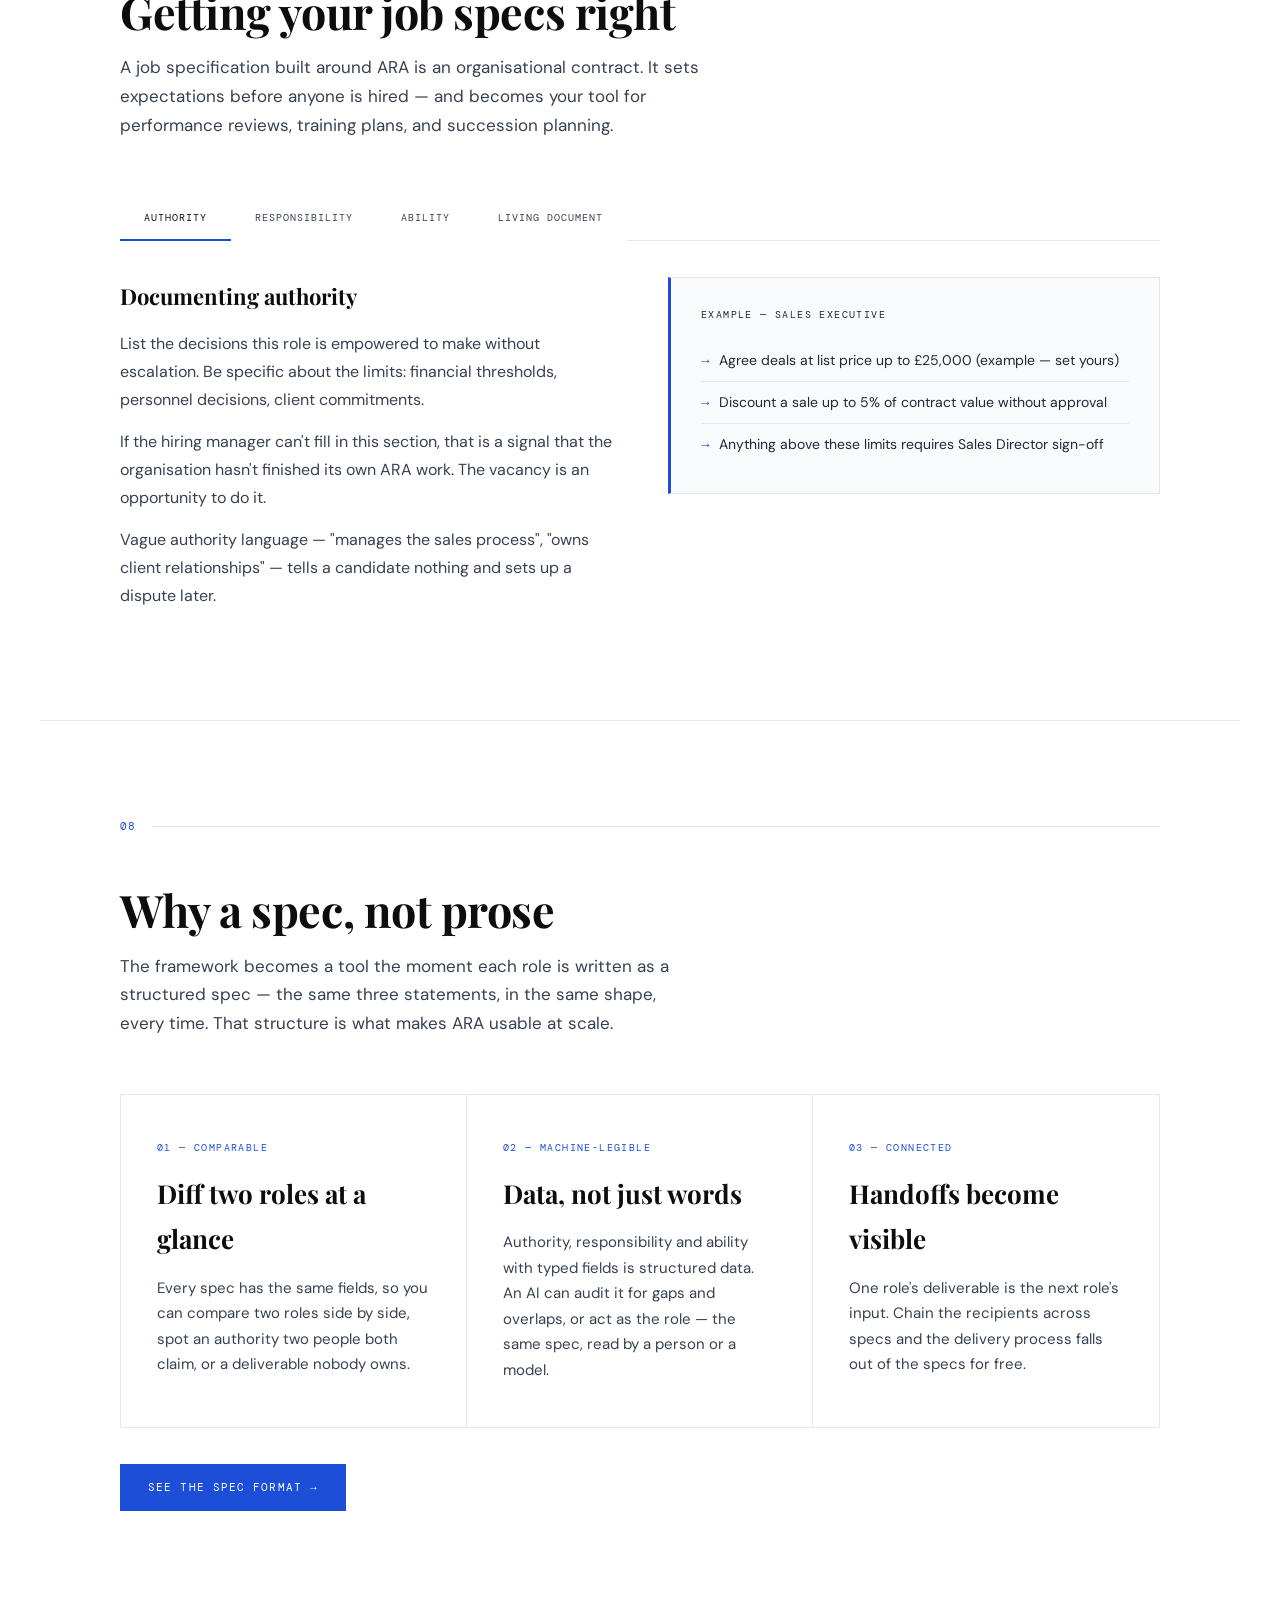
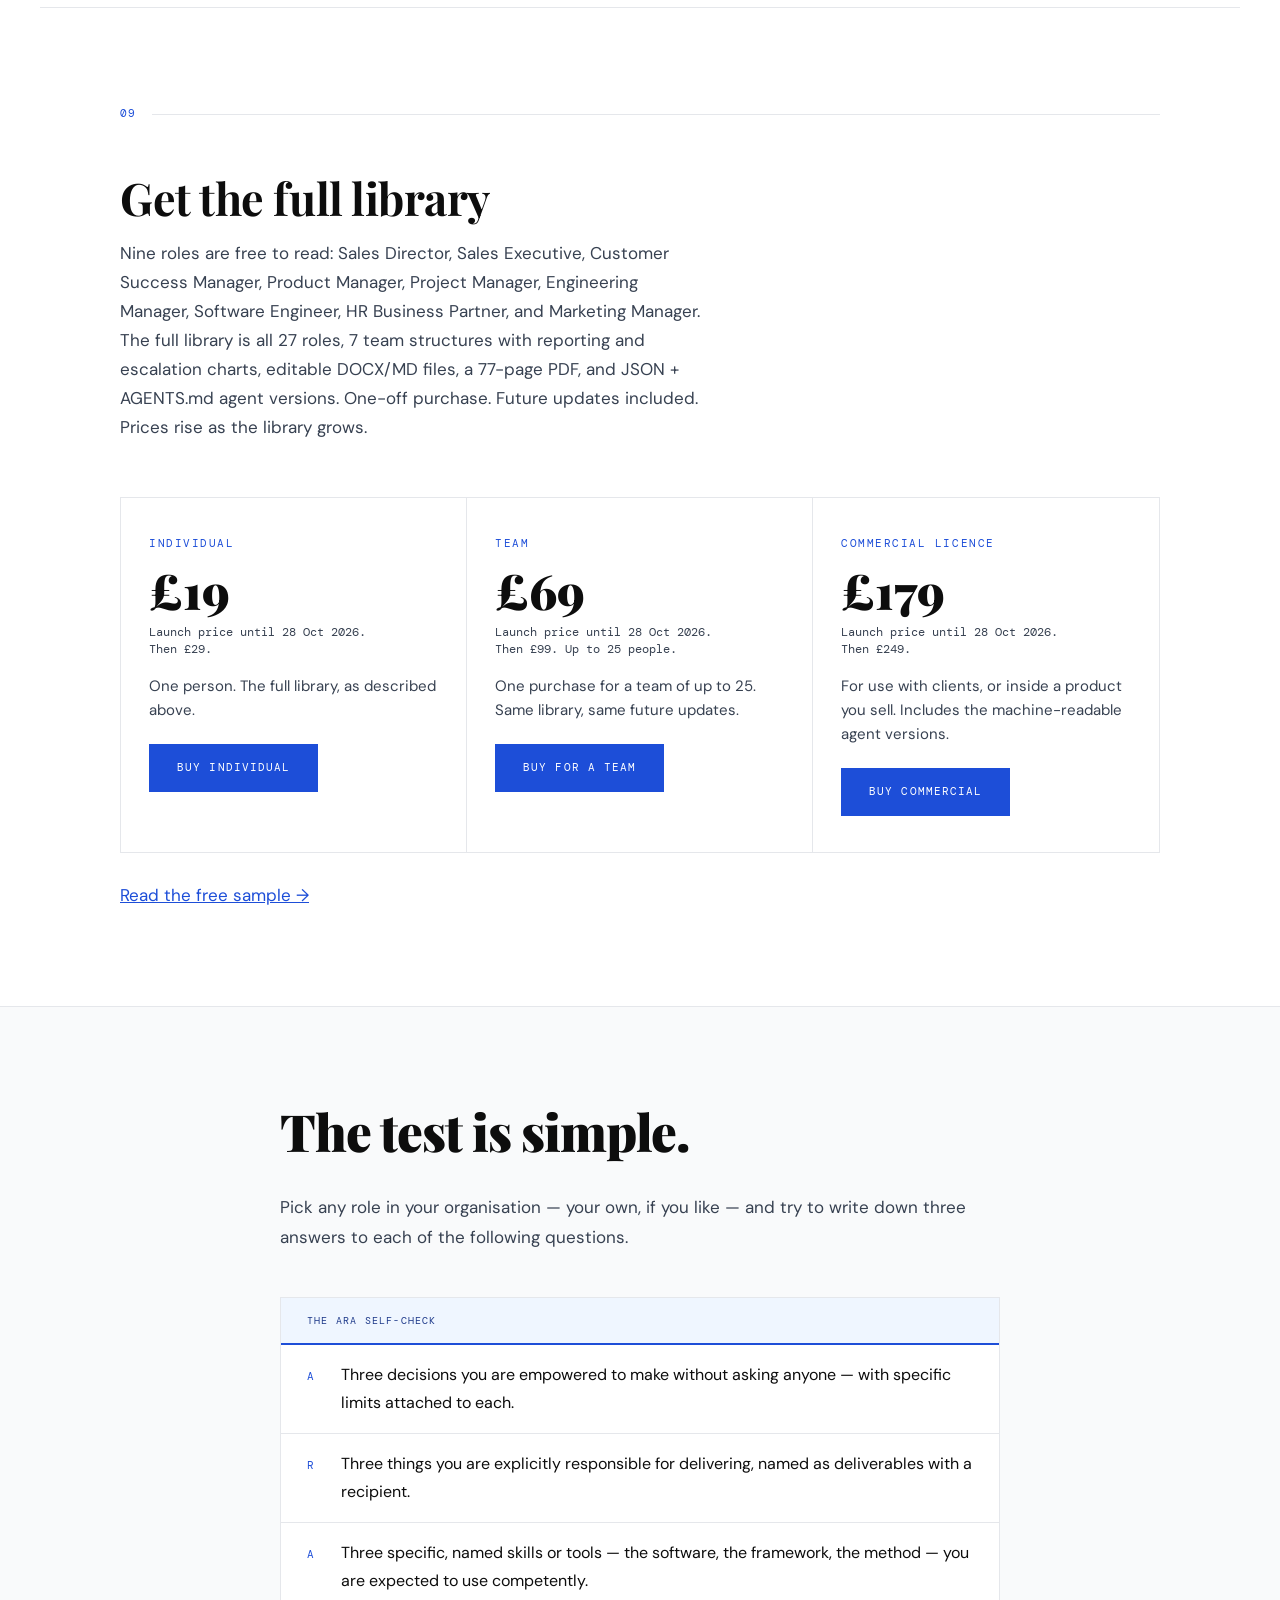
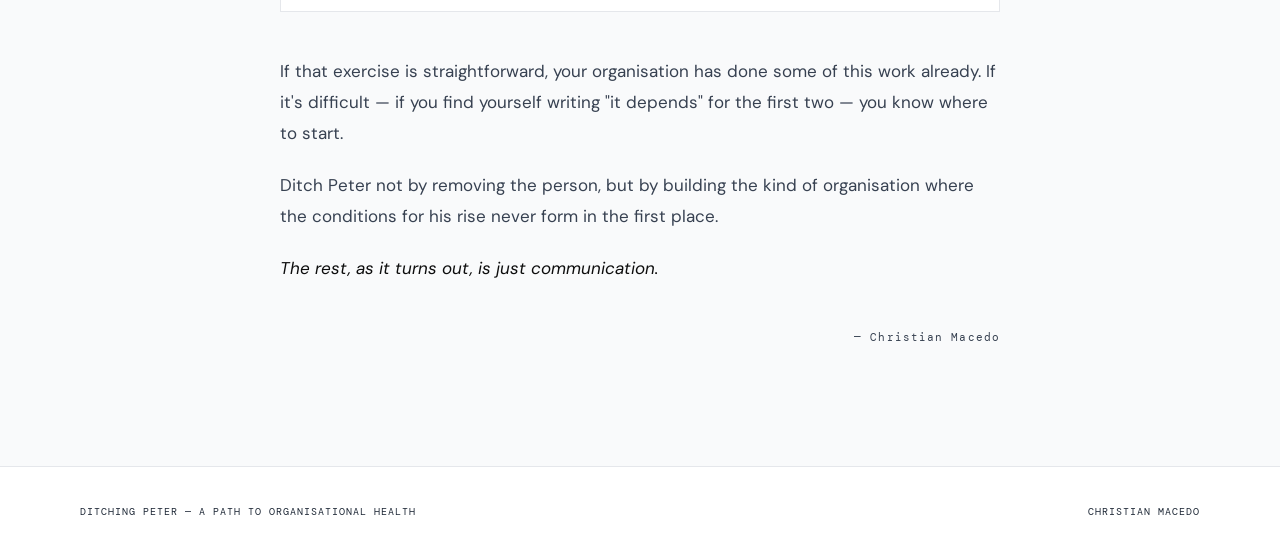
==== commit 56e7177a: "Publish nine free roles and sell the rest of the library Keep the nine roles named in the pack READM" ====
--- a/index.html
+++ b/index.html
@@ -35,7 +35,7 @@
     .fw-card, .framework-grid,
     .role-card, .role-card-body,
     .intro-strip,
-    .cost-callout,
+    .cost-callout, .price-card, .price-grid,
     .meeting-item, .meeting-item.bad, .meeting-item.good,
     .diagnostic-card, .diagnostic-gap,
     .spec-example,
@@ -60,6 +60,10 @@
     .ara-item:nth-child(2) .ara-word,
     .ara-item:nth-child(2) .ara-def { color: #ffffff !important; }
     .ara-item:nth-child(2) .ara-letter { color: rgba(255,255,255,0.25) !important; }
+    .price-name { color: #1d4ed8 !important; }
+    .price-now { color: #0d0d0d !important; }
+    .hero-cta { color: #fff !important; }
+    .hero-cta-ghost { color: #1d4ed8 !important; background: transparent !important; border-color: #1d4ed8 !important; }
 
     .rule, [class*="rule"] { border-color: #e5e7eb !important; }
     * { border-color: #e5e7eb; }
@@ -204,6 +208,12 @@
     transition: background 0.2s; align-self: flex-start;
   }
   .hero-cta:hover { background: var(--accent-dark); }
+  .hero-actions { display: flex; flex-wrap: wrap; gap: 12px; }
+  .hero-cta-ghost {
+    background: transparent; color: var(--accent);
+    border: 1px solid var(--accent);
+  }
+  .hero-cta-ghost:hover { background: var(--accent-light); }
   .hero-diagram {
     display: flex; align-items: center; justify-content: center;
     background: var(--bg-tint); padding: 80px 60px;
@@ -447,6 +457,27 @@
     color: var(--muted); line-height: 1.4;
   }
 
+  .price-grid {
+    display: grid; grid-template-columns: repeat(3, 1fr);
+    border: 1px solid var(--rule); background: var(--bg); margin-bottom: 8px;
+  }
+  .price-card { padding: 36px 28px; background: var(--bg); border-right: 1px solid var(--rule); }
+  .price-card:last-child { border-right: none; }
+  .price-name {
+    font-family: 'DM Mono', monospace; font-size: 11px;
+    letter-spacing: 0.14em; text-transform: uppercase;
+    color: var(--accent); margin-bottom: 12px;
+  }
+  .price-now {
+    font-family: 'Playfair Display', serif; font-size: 48px;
+    font-weight: 900; color: var(--ink); line-height: 1;
+  }
+  .price-was {
+    font-family: 'DM Mono', monospace; font-size: 12px;
+    color: var(--muted); margin: 10px 0 16px; line-height: 1.45;
+  }
+  .price-card p { font-size: 15px; color: var(--muted); line-height: 1.6; margin-bottom: 22px; }
+
   /* ── PETER ── */
   .peter-layout { display: grid; grid-template-columns: 1.15fr 1fr; gap: 72px; align-items: start; }
   .peter-quote {
@@ -711,6 +742,10 @@
     .detail-body p { font-size: 15px; }
 
     .cost-callout { grid-template-columns: 1fr 1fr; gap: 20px; padding: 28px 20px; }
+    .price-grid { grid-template-columns: 1fr; }
+    .price-card { border-right: none; border-bottom: 1px solid var(--rule); padding: 28px 22px; }
+    .price-card:last-child { border-bottom: none; }
+    .price-now { font-size: 40px; }
     .cost-stat { border-right: none; padding: 0; }
     .cost-value { font-size: 26px; }
     .meetings-grid { grid-template-columns: 1fr; }
@@ -768,7 +803,10 @@
     <p class="hero-eyebrow">A Framework for Organisational Health</p>
     <h1 class="hero-title">Ditch<em>ing</em><br>Peter</h1>
     <p class="hero-subtitle">Most workplace dysfunction comes down to three things: nobody knows who can decide what, nobody knows who is supposed to deliver what, and nobody knows what skills the job actually requires.</p>
-    <a href="#framework" class="hero-cta">Read the framework ↓</a>
+    <div class="hero-actions">
+      <a href="#framework" class="hero-cta">Read the framework ↓</a>
+      <a href="#library" class="hero-cta hero-cta-ghost">Get the full library</a>
+    </div>
   </div>
   <div class="hero-diagram">
     <div class="ara-diagram">
@@ -1191,6 +1229,40 @@
   </p>
 </section>
 
+<!-- LIBRARY -->
+<section id="library">
+  <div class="section-header reveal">
+    <span class="section-num">09</span>
+    <div class="section-rule"></div>
+  </div>
+  <h2 class="section-title reveal">Get the full library</h2>
+  <p class="section-intro reveal">Nine roles are free to read: Sales Director, Sales Executive, Customer Success Manager, Product Manager, Project Manager, Engineering Manager, Software Engineer, HR Business Partner, and Marketing Manager. The full library is all 27 roles, 7 team structures with reporting and escalation charts, editable DOCX/MD files, a 77-page PDF, and JSON + AGENTS.md agent versions. One-off purchase. Future updates included. Prices rise as the library grows.</p>
+  <div class="price-grid reveal">
+    <div class="price-card">
+      <div class="price-name">Individual</div>
+      <div class="price-now">£19</div>
+      <div class="price-was">Launch price until 28 Oct 2026.<br>Then £29.</div>
+      <p>One person. The full library, as described above.</p>
+      <a class="hero-cta" href="https://payhip.com/b/RGbfI" target="_blank" rel="noopener noreferrer">Buy individual</a>
+    </div>
+    <div class="price-card">
+      <div class="price-name">Team</div>
+      <div class="price-now">£69</div>
+      <div class="price-was">Launch price until 28 Oct 2026.<br>Then £99. Up to 25 people.</div>
+      <p>One purchase for a team of up to 25. Same library, same future updates.</p>
+      <a class="hero-cta" href="https://payhip.com/b/6LkoT" target="_blank" rel="noopener noreferrer">Buy for a team</a>
+    </div>
+    <div class="price-card">
+      <div class="price-name">Commercial licence</div>
+      <div class="price-now">£179</div>
+      <div class="price-was">Launch price until 28 Oct 2026.<br>Then £249.</div>
+      <p>For use with clients, or inside a product you sell. Includes the machine-readable agent versions.</p>
+      <a class="hero-cta" href="https://payhip.com/b/Qd1Ko" target="_blank" rel="noopener noreferrer">Buy commercial</a>
+    </div>
+  </div>
+  <p class="reveal" style="margin-top:28px;"><a href="/role-library" style="color:var(--accent);">Read the free sample →</a></p>
+</section>
+
 <!-- CONCLUSION -->
 <div class="conclusion-wrap">
   <div class="conclusion-inner">
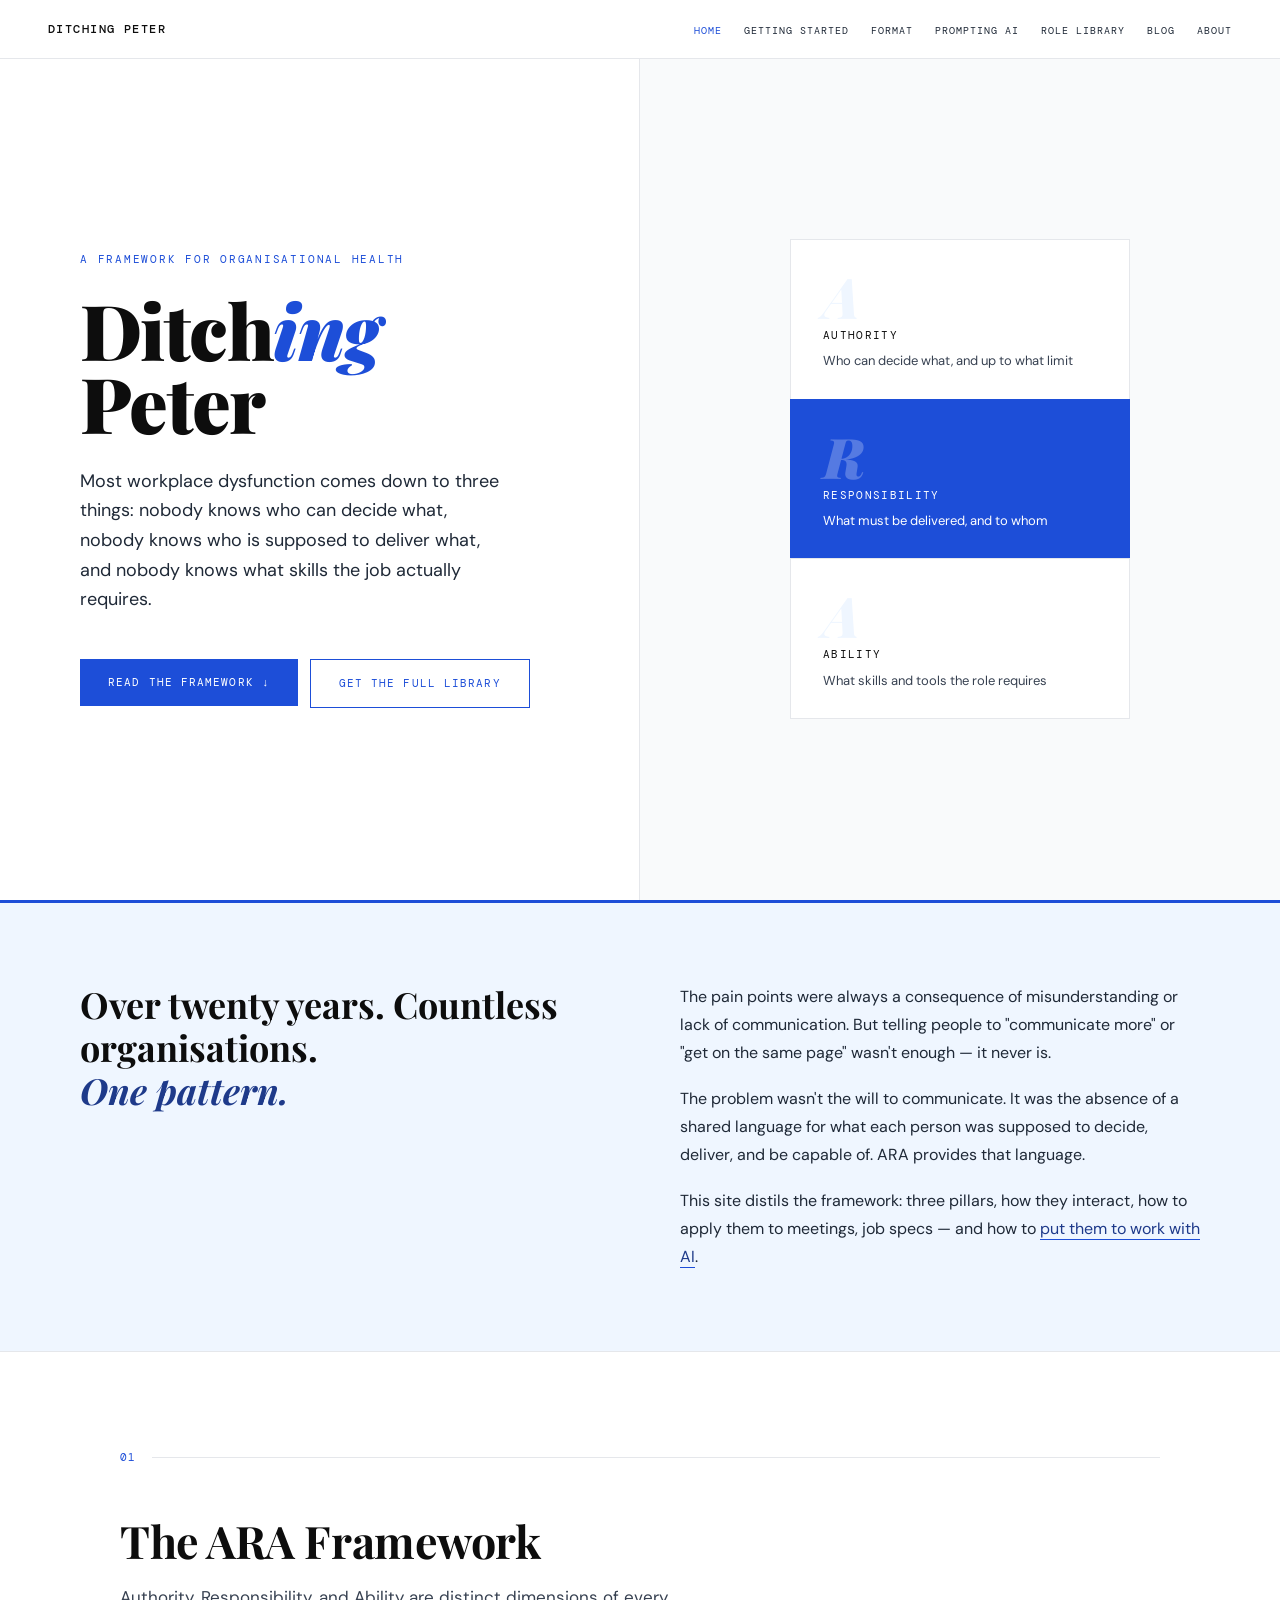
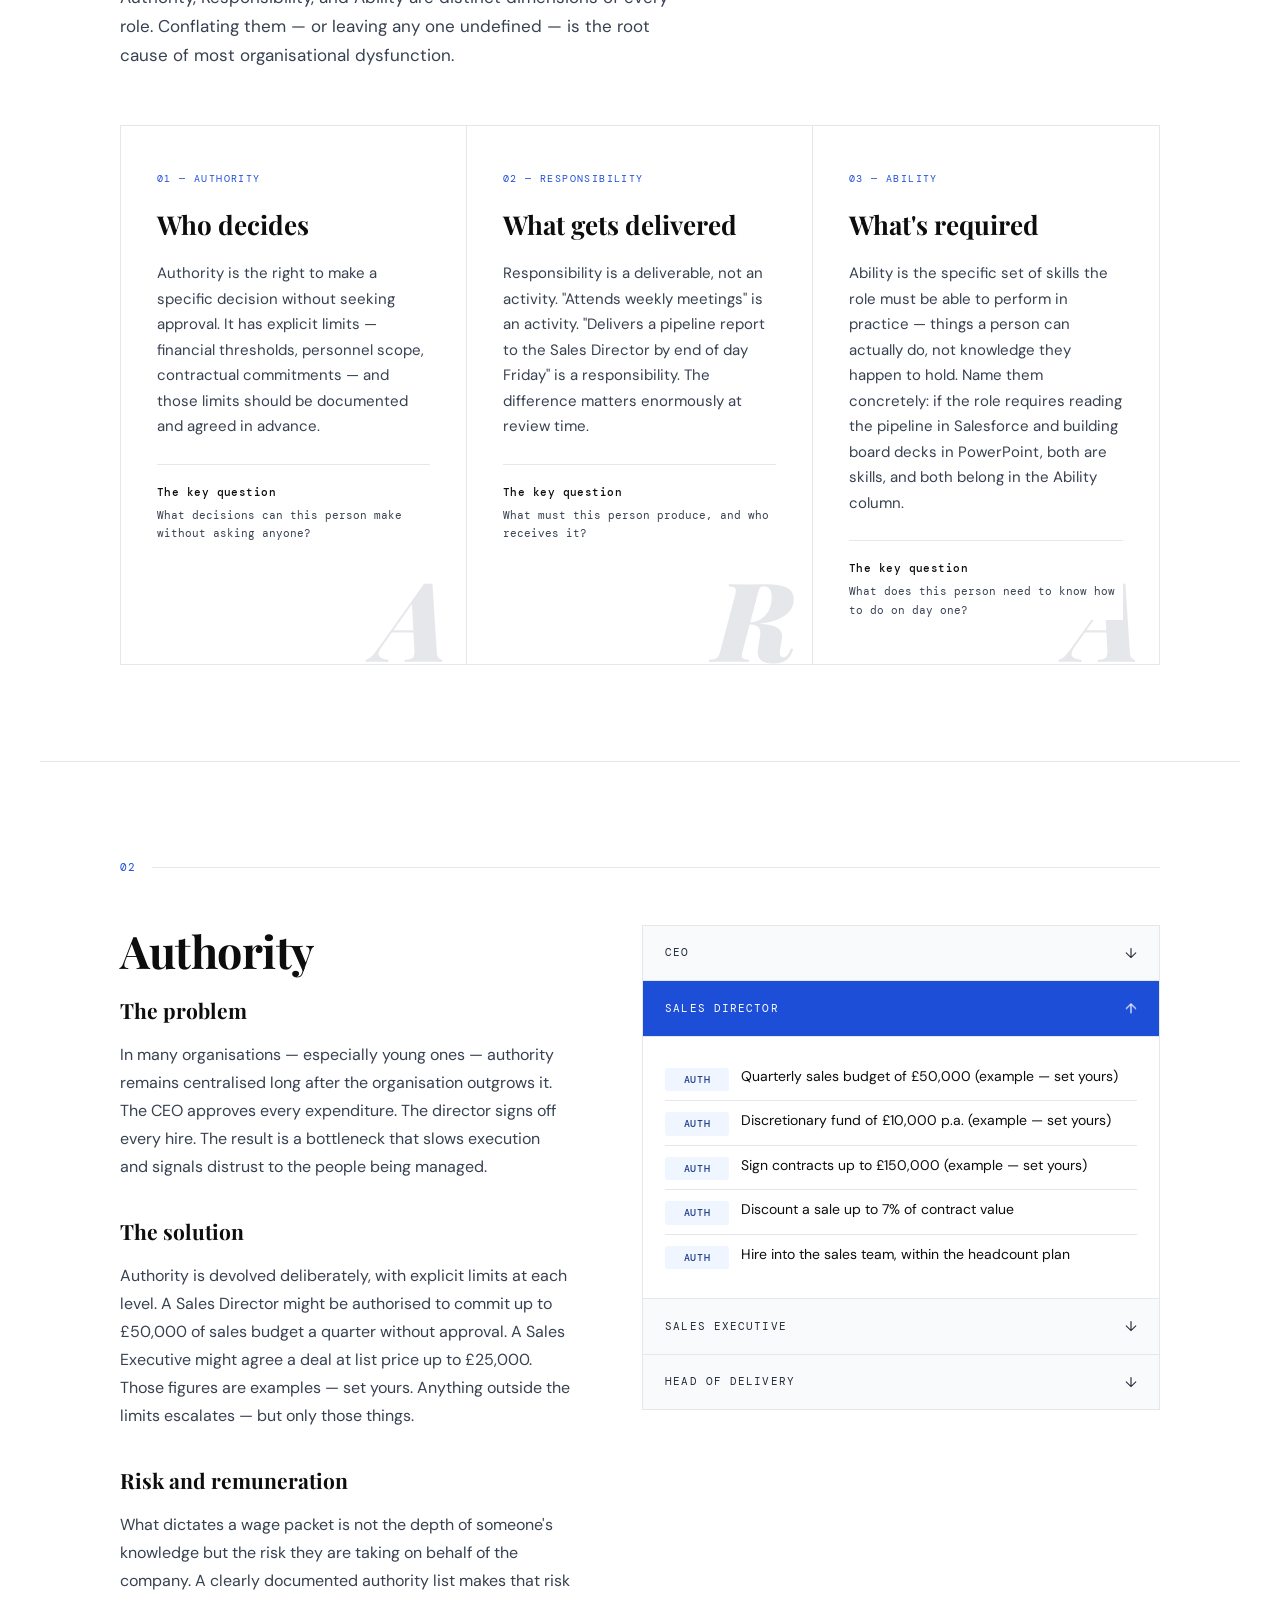
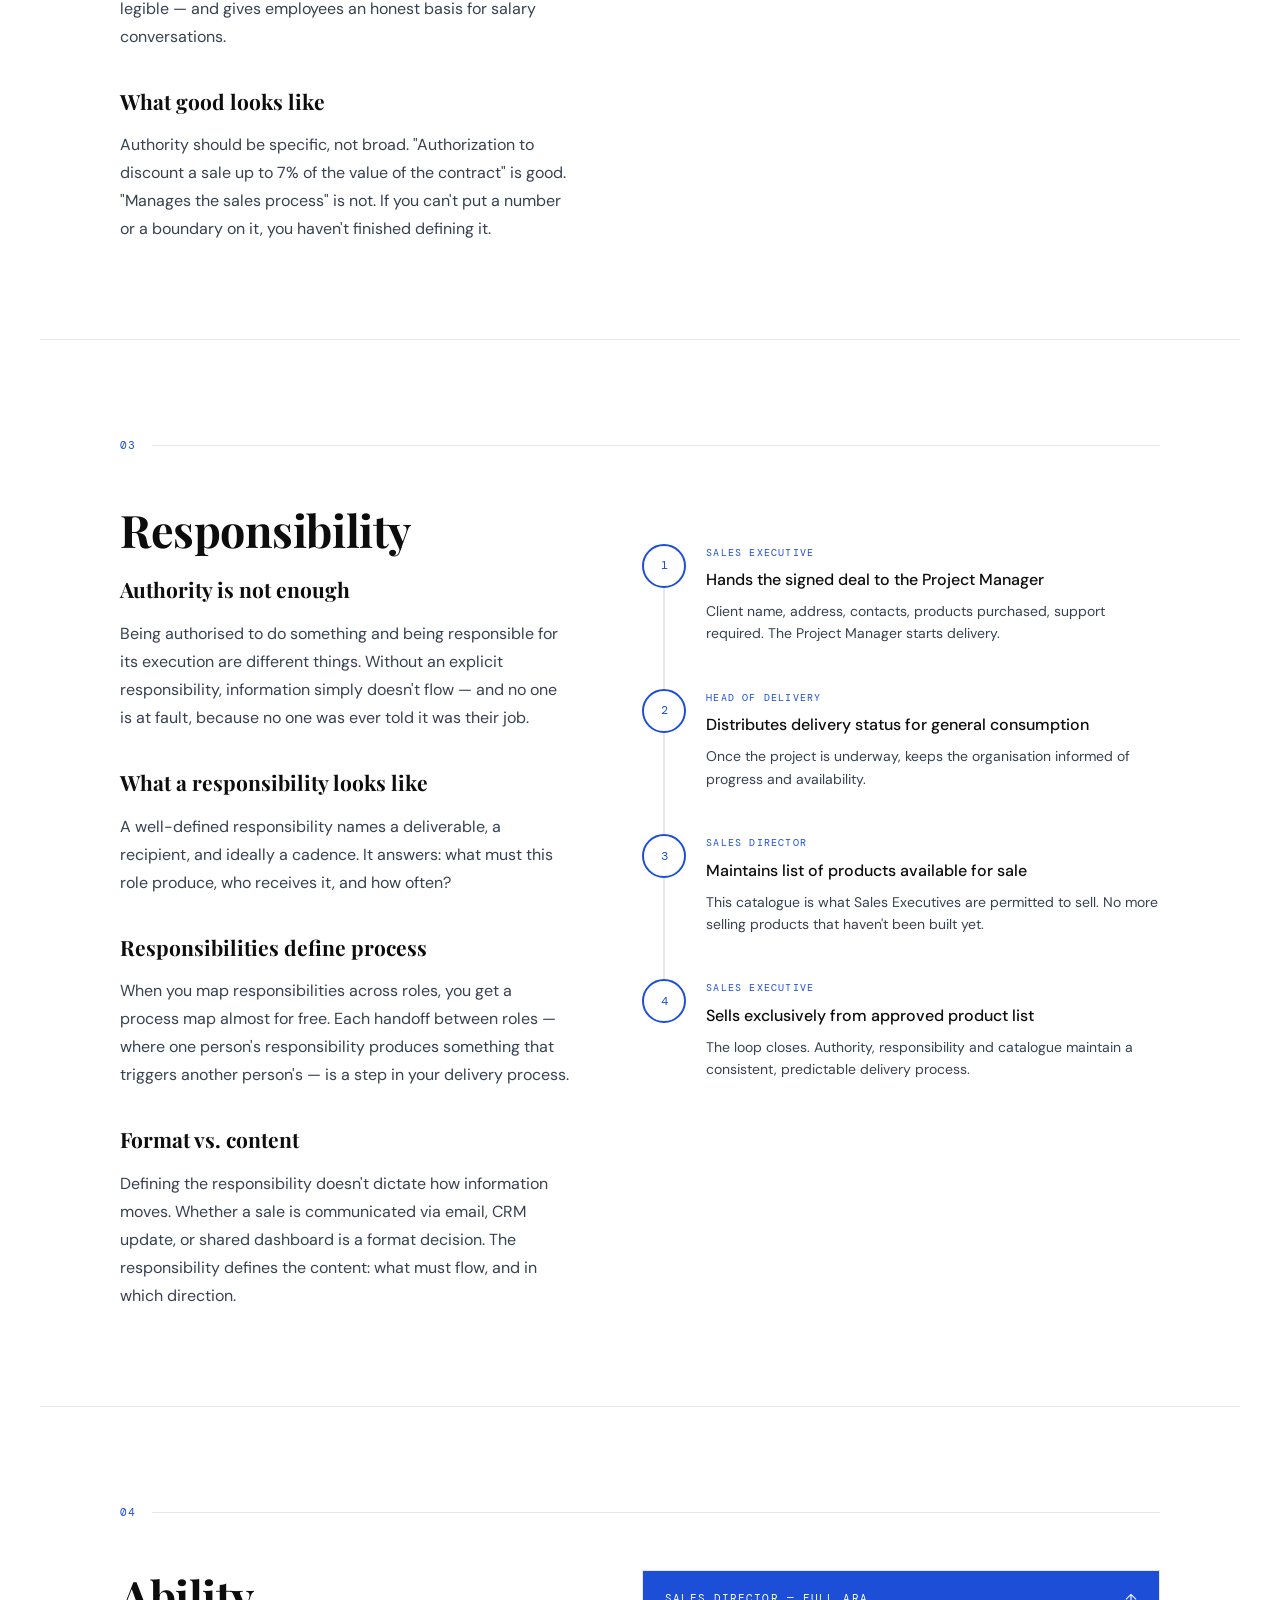
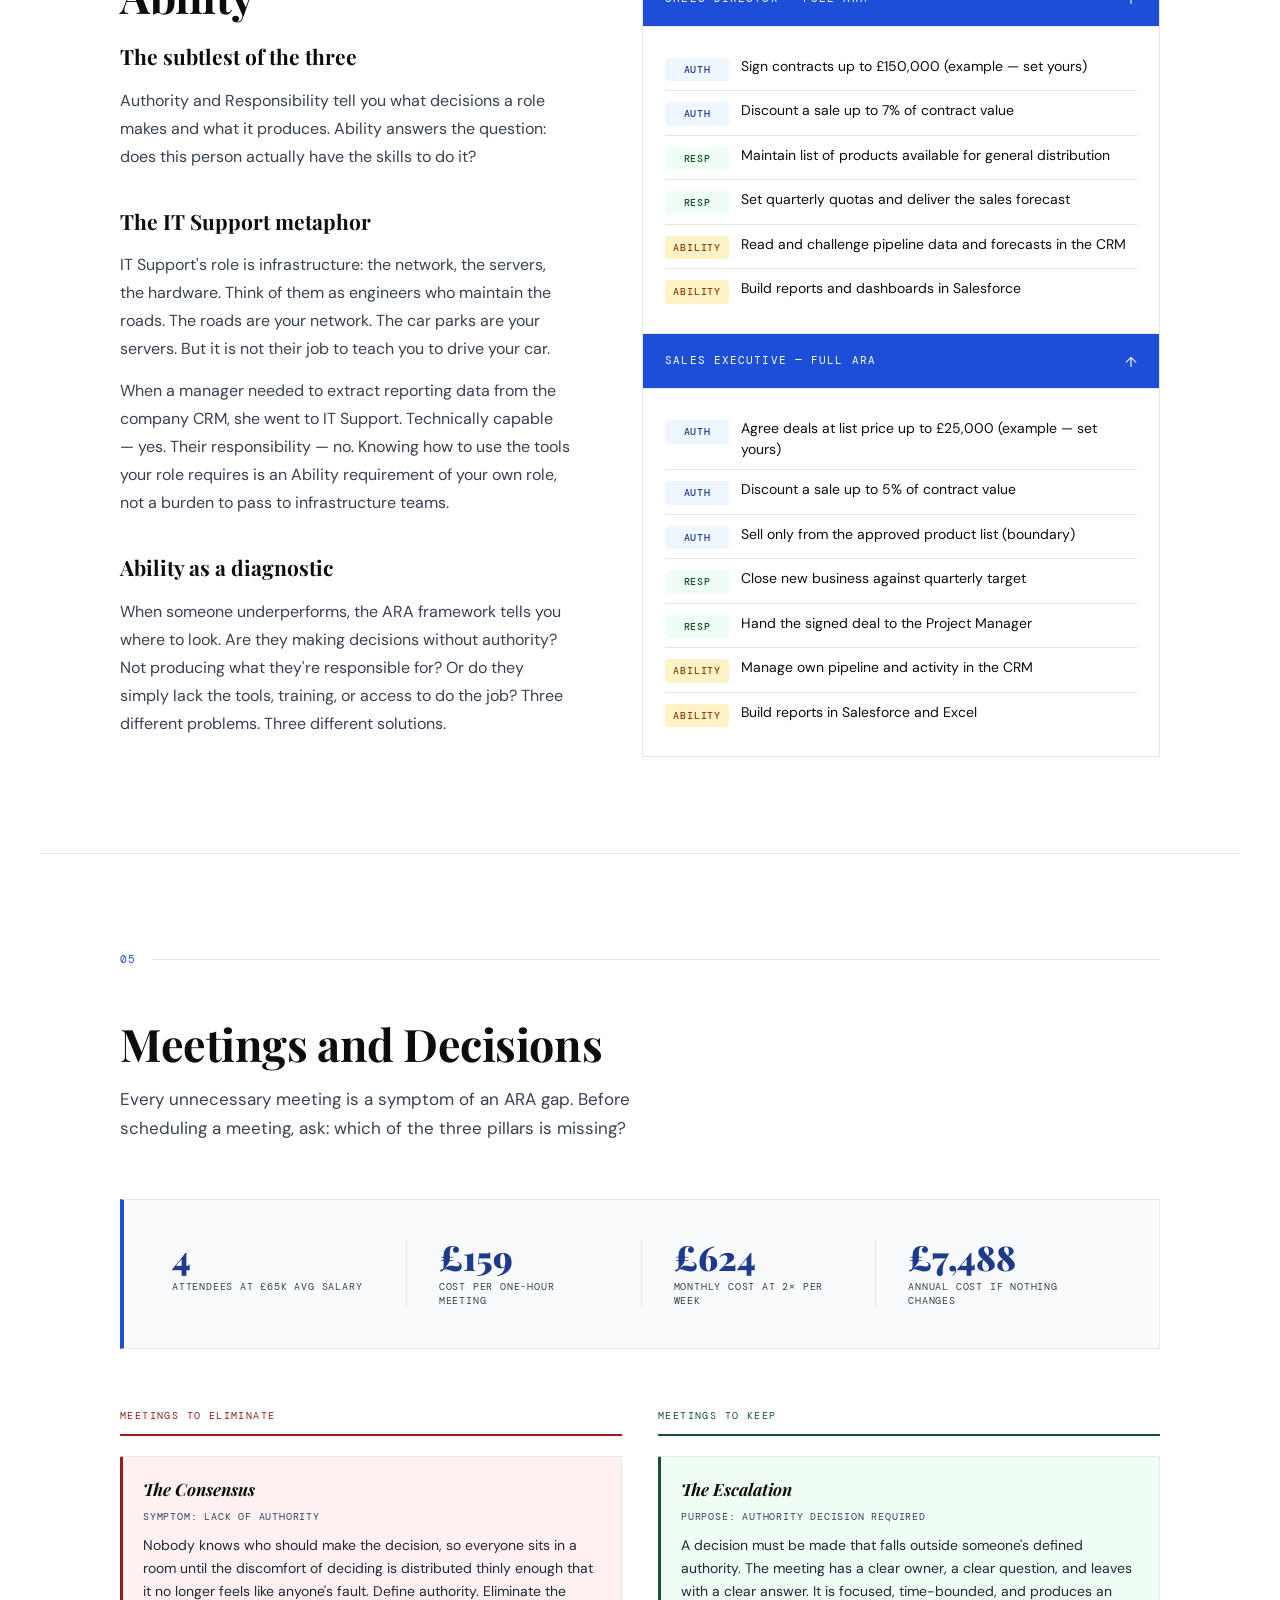
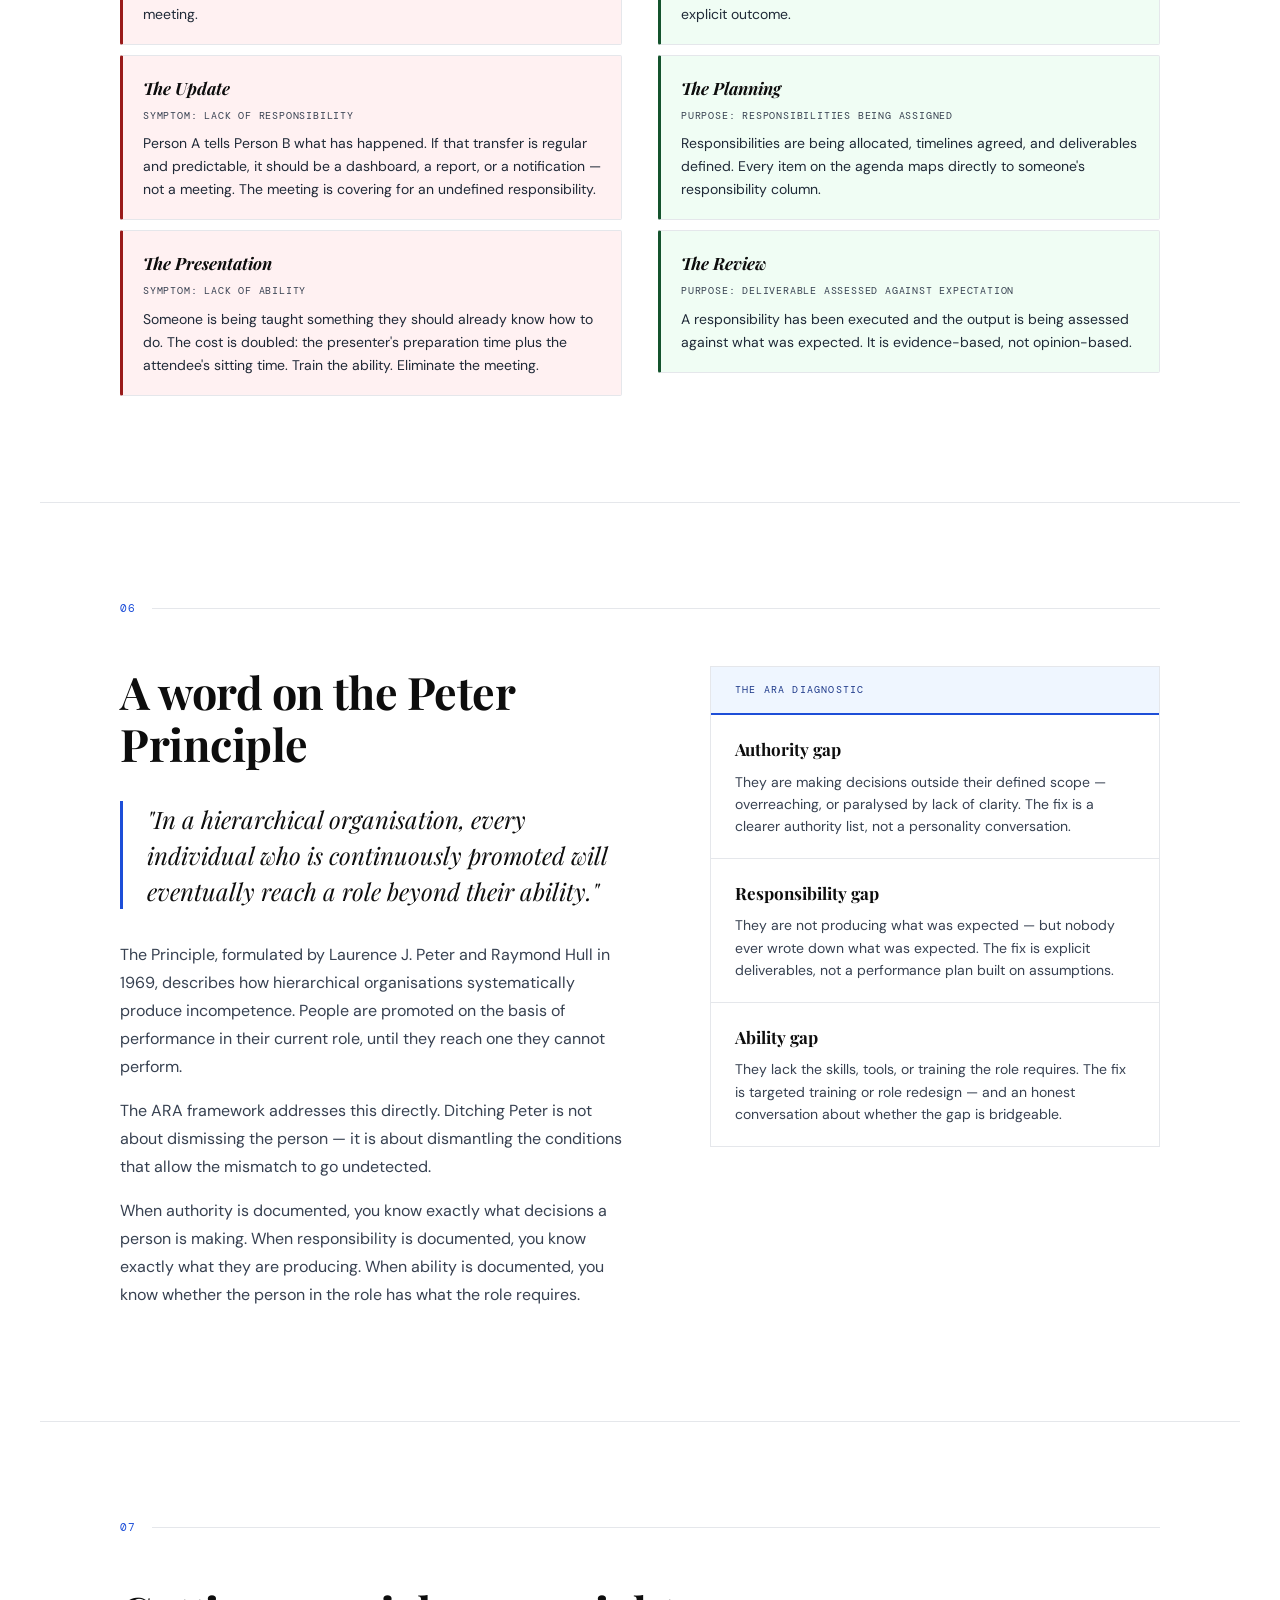
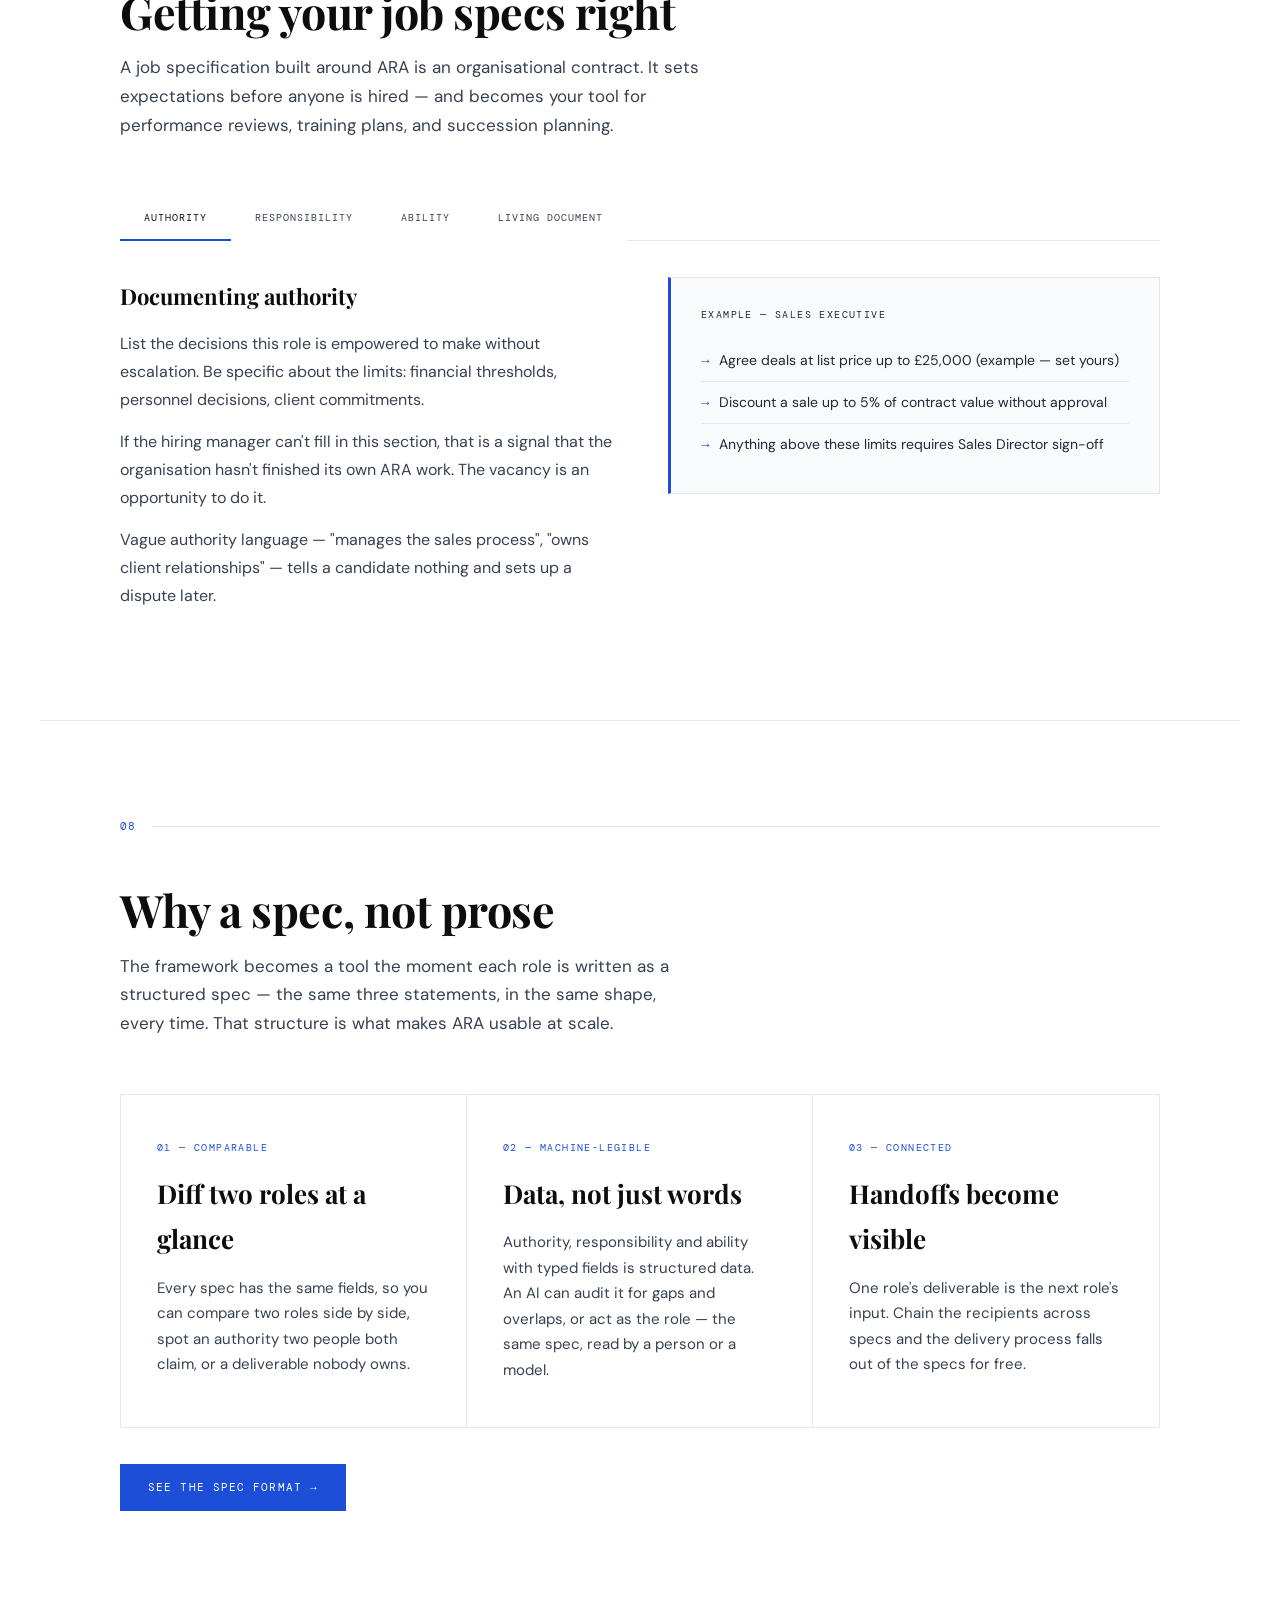
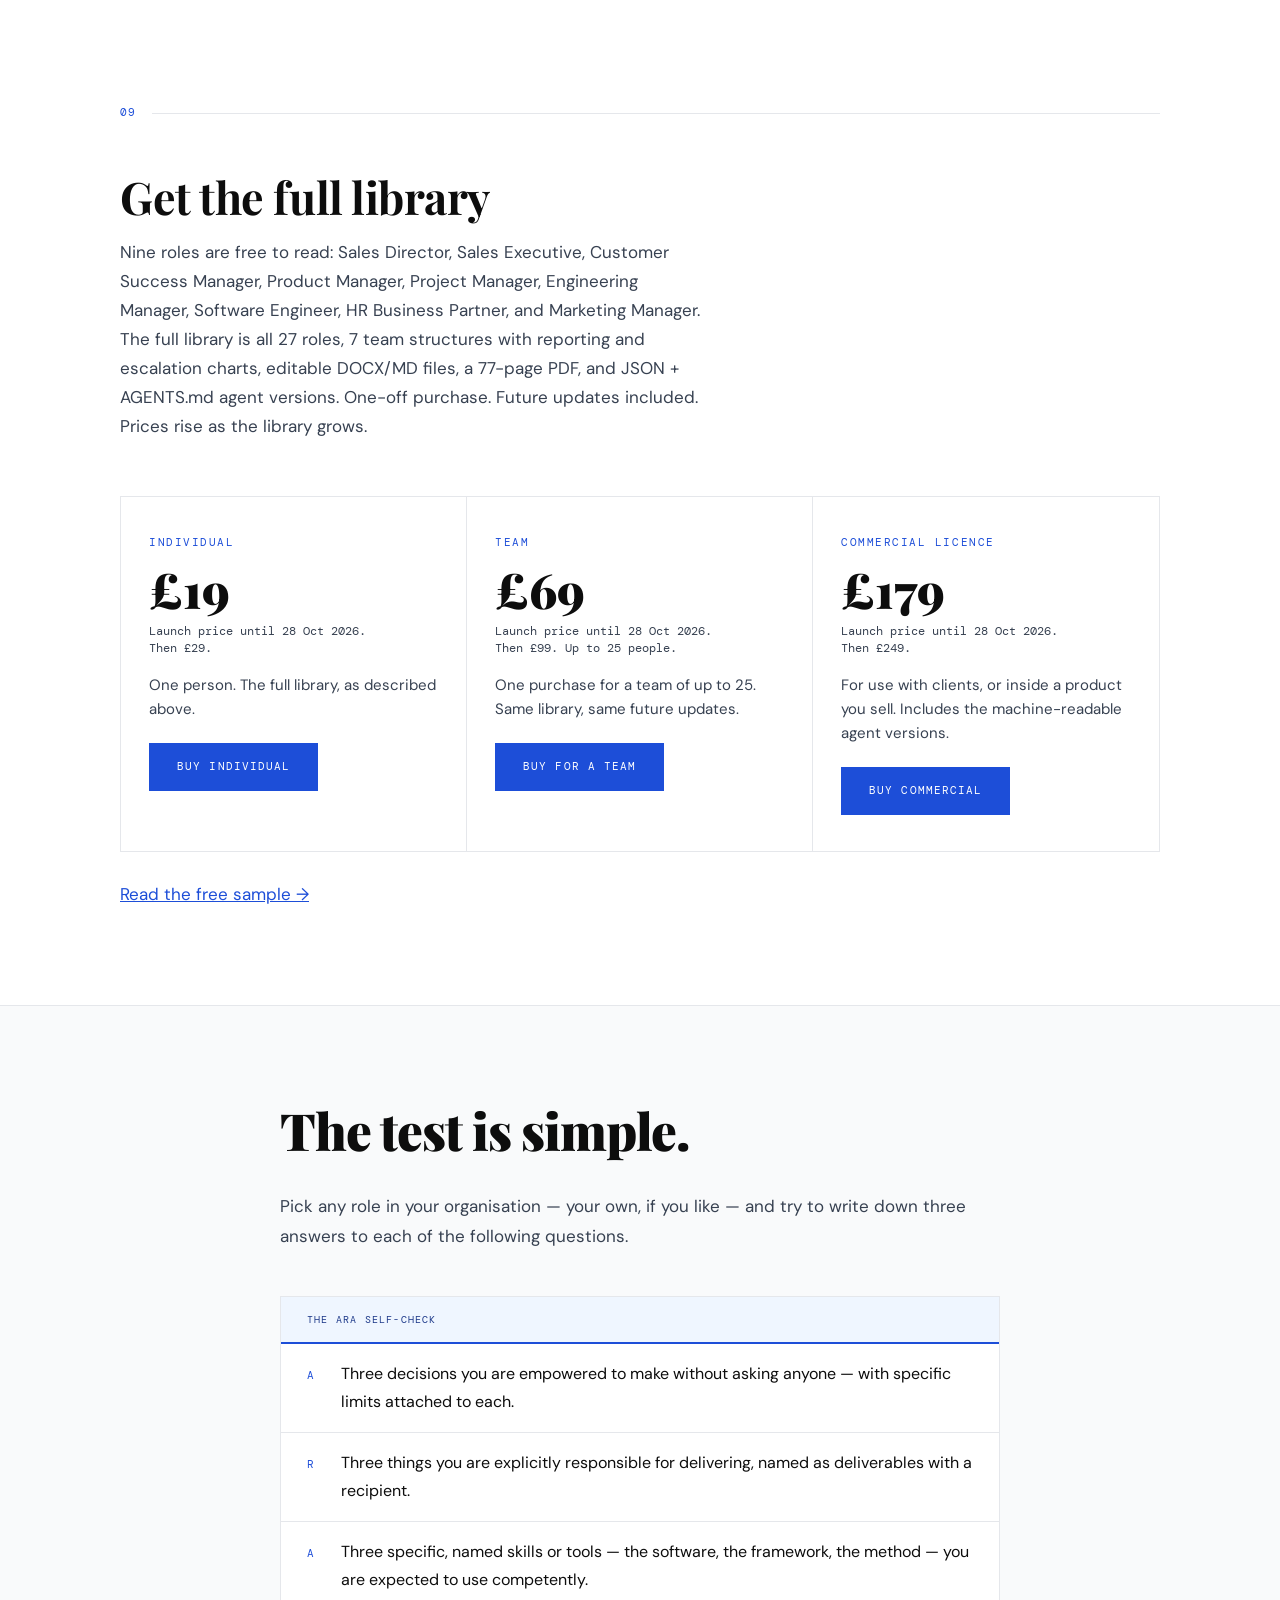
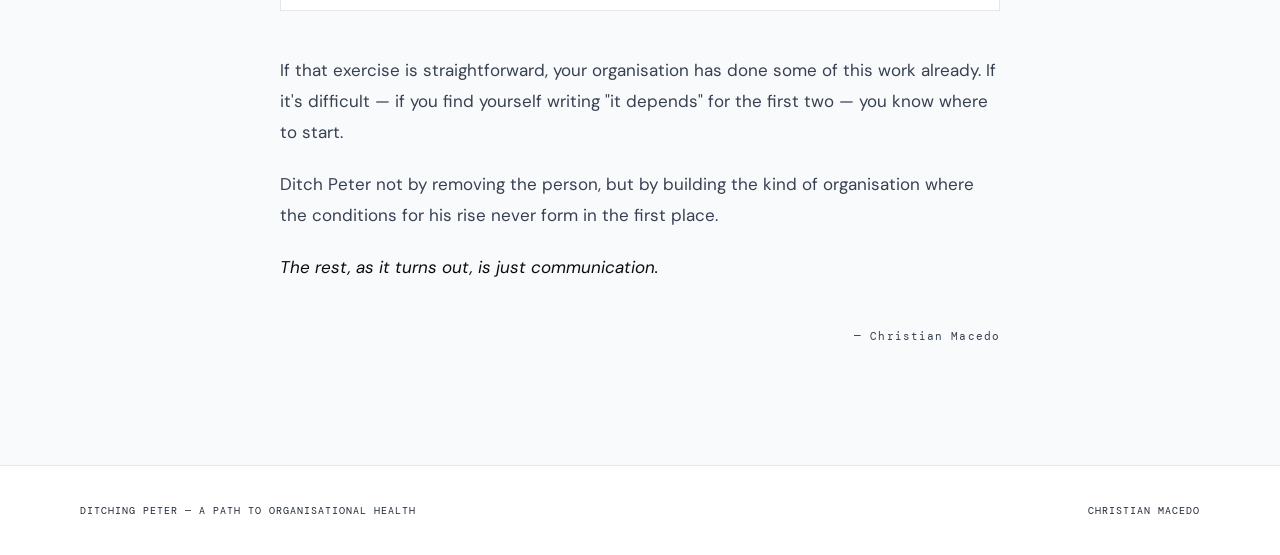
==== commit 5450062c: "Add search and agent discovery files for the public site. Publish robots.txt, a sitemap, llms.txt, a" ====
--- a/index.html
+++ b/index.html
@@ -7,6 +7,49 @@
     <link rel="icon" href="/favicon-32.png" sizes="32x32" type="image/png">
     <link rel="apple-touch-icon" href="/apple-touch-icon.png">
 <title>Ditching Peter — A Path to Organisational Health</title>
+<meta name="description" content="Authority, Responsibility, and Ability (ARA) — a framework for who can decide, what must be delivered, and which skills a role requires.">
+<link rel="canonical" href="https://ditchingpeter.com/">
+<link rel="describedby" href="https://ditchingpeter.com/llms.txt">
+<meta property="og:title" content="Ditching Peter — A Path to Organisational Health">
+<meta property="og:description" content="Authority, Responsibility, and Ability (ARA) — a framework for who can decide, what must be delivered, and which skills a role requires.">
+<meta property="og:url" content="https://ditchingpeter.com/">
+<meta property="og:type" content="website">
+<meta property="og:site_name" content="Ditching Peter">
+<meta property="og:locale" content="en_GB">
+<script type="application/ld+json">
+{
+  "@context": "https://schema.org",
+  "@graph": [
+    {
+      "@type": "Organization",
+      "@id": "https://ditchingpeter.com/#organization",
+      "name": "Ditching Peter",
+      "url": "https://ditchingpeter.com/",
+      "description": "Ditching Peter publishes ARA — Authority, Responsibility, and Ability — a framework for organisational health.",
+      "founder": {
+        "@type": "Person",
+        "name": "Christian Macedo",
+        "url": "https://ditchingpeter.com/about"
+      },
+      "logo": {
+        "@type": "ImageObject",
+        "url": "https://ditchingpeter.com/apple-touch-icon.png"
+      }
+    },
+    {
+      "@type": "WebSite",
+      "@id": "https://ditchingpeter.com/#website",
+      "name": "Ditching Peter",
+      "url": "https://ditchingpeter.com/",
+      "description": "ARA — Authority, Responsibility, Ability — a path to organisational health.",
+      "publisher": {
+        "@id": "https://ditchingpeter.com/#organization"
+      },
+      "inLanguage": "en-GB"
+    }
+  ]
+}
+</script>
 <link rel="preconnect" href="https://fonts.googleapis.com">
 <link rel="preconnect" href="https://fonts.gstatic.com" crossorigin>
 <link href="https://fonts.googleapis.com/css2?family=Playfair+Display:ital,wght@0,400;0,700;0,900;1,400;1,700&family=DM+Sans:ital,wght@0,300;0,400;0,500;1,300&family=DM+Mono:wght@400;500&display=swap" rel="stylesheet">
@@ -1230,6 +1273,108 @@
 </section>
 
 <!-- LIBRARY -->
+<script type="application/ld+json">
+{
+  "@context": "https://schema.org",
+  "@type": "Product",
+  "@id": "https://ditchingpeter.com/#ara-role-library",
+  "name": "ARA Role Library",
+  "description": "All 27 ARA roles, 7 team structures with reporting and escalation charts, editable DOCX and Markdown files, a 77-page PDF, and JSON and AGENTS.md versions for agent builders. One-off purchase. Future updates included.",
+  "url": "https://ditchingpeter.com/#library",
+  "brand": {
+    "@type": "Brand",
+    "name": "Ditching Peter"
+  },
+  "seller": {
+    "@type": "Organization",
+    "name": "Ditching Peter",
+    "url": "https://ditchingpeter.com/"
+  },
+  "offers": [
+    {
+      "@type": "Offer",
+      "name": "Individual",
+      "url": "https://payhip.com/b/RGbfI",
+      "priceCurrency": "GBP",
+      "price": "19.00",
+      "priceValidUntil": "2026-10-28",
+      "availability": "https://schema.org/InStock",
+      "description": "One person. Launch price £19 until 28 Oct 2026, then £29.",
+      "priceSpecification": [
+        {
+          "@type": "UnitPriceSpecification",
+          "price": "19.00",
+          "priceCurrency": "GBP",
+          "priceType": "https://schema.org/SalePrice",
+          "validThrough": "2026-10-28",
+          "name": "Launch price"
+        },
+        {
+          "@type": "UnitPriceSpecification",
+          "price": "29.00",
+          "priceCurrency": "GBP",
+          "priceType": "https://schema.org/ListPrice",
+          "name": "Standard price"
+        }
+      ]
+    },
+    {
+      "@type": "Offer",
+      "name": "Team",
+      "url": "https://payhip.com/b/6LkoT",
+      "priceCurrency": "GBP",
+      "price": "69.00",
+      "priceValidUntil": "2026-10-28",
+      "availability": "https://schema.org/InStock",
+      "description": "One purchase for a team of up to 25 people. Launch price £69 until 28 Oct 2026, then £99.",
+      "priceSpecification": [
+        {
+          "@type": "UnitPriceSpecification",
+          "price": "69.00",
+          "priceCurrency": "GBP",
+          "priceType": "https://schema.org/SalePrice",
+          "validThrough": "2026-10-28",
+          "name": "Launch price"
+        },
+        {
+          "@type": "UnitPriceSpecification",
+          "price": "99.00",
+          "priceCurrency": "GBP",
+          "priceType": "https://schema.org/ListPrice",
+          "name": "Standard price"
+        }
+      ]
+    },
+    {
+      "@type": "Offer",
+      "name": "Commercial licence",
+      "url": "https://payhip.com/b/Qd1Ko",
+      "priceCurrency": "GBP",
+      "price": "179.00",
+      "priceValidUntil": "2026-10-28",
+      "availability": "https://schema.org/InStock",
+      "description": "For use with clients or inside a product you sell. Includes the machine-readable agent versions. Launch price £179 until 28 Oct 2026, then £249.",
+      "priceSpecification": [
+        {
+          "@type": "UnitPriceSpecification",
+          "price": "179.00",
+          "priceCurrency": "GBP",
+          "priceType": "https://schema.org/SalePrice",
+          "validThrough": "2026-10-28",
+          "name": "Launch price"
+        },
+        {
+          "@type": "UnitPriceSpecification",
+          "price": "249.00",
+          "priceCurrency": "GBP",
+          "priceType": "https://schema.org/ListPrice",
+          "name": "Standard price"
+        }
+      ]
+    }
+  ]
+}
+</script>
 <section id="library">
   <div class="section-header reveal">
     <span class="section-num">09</span>
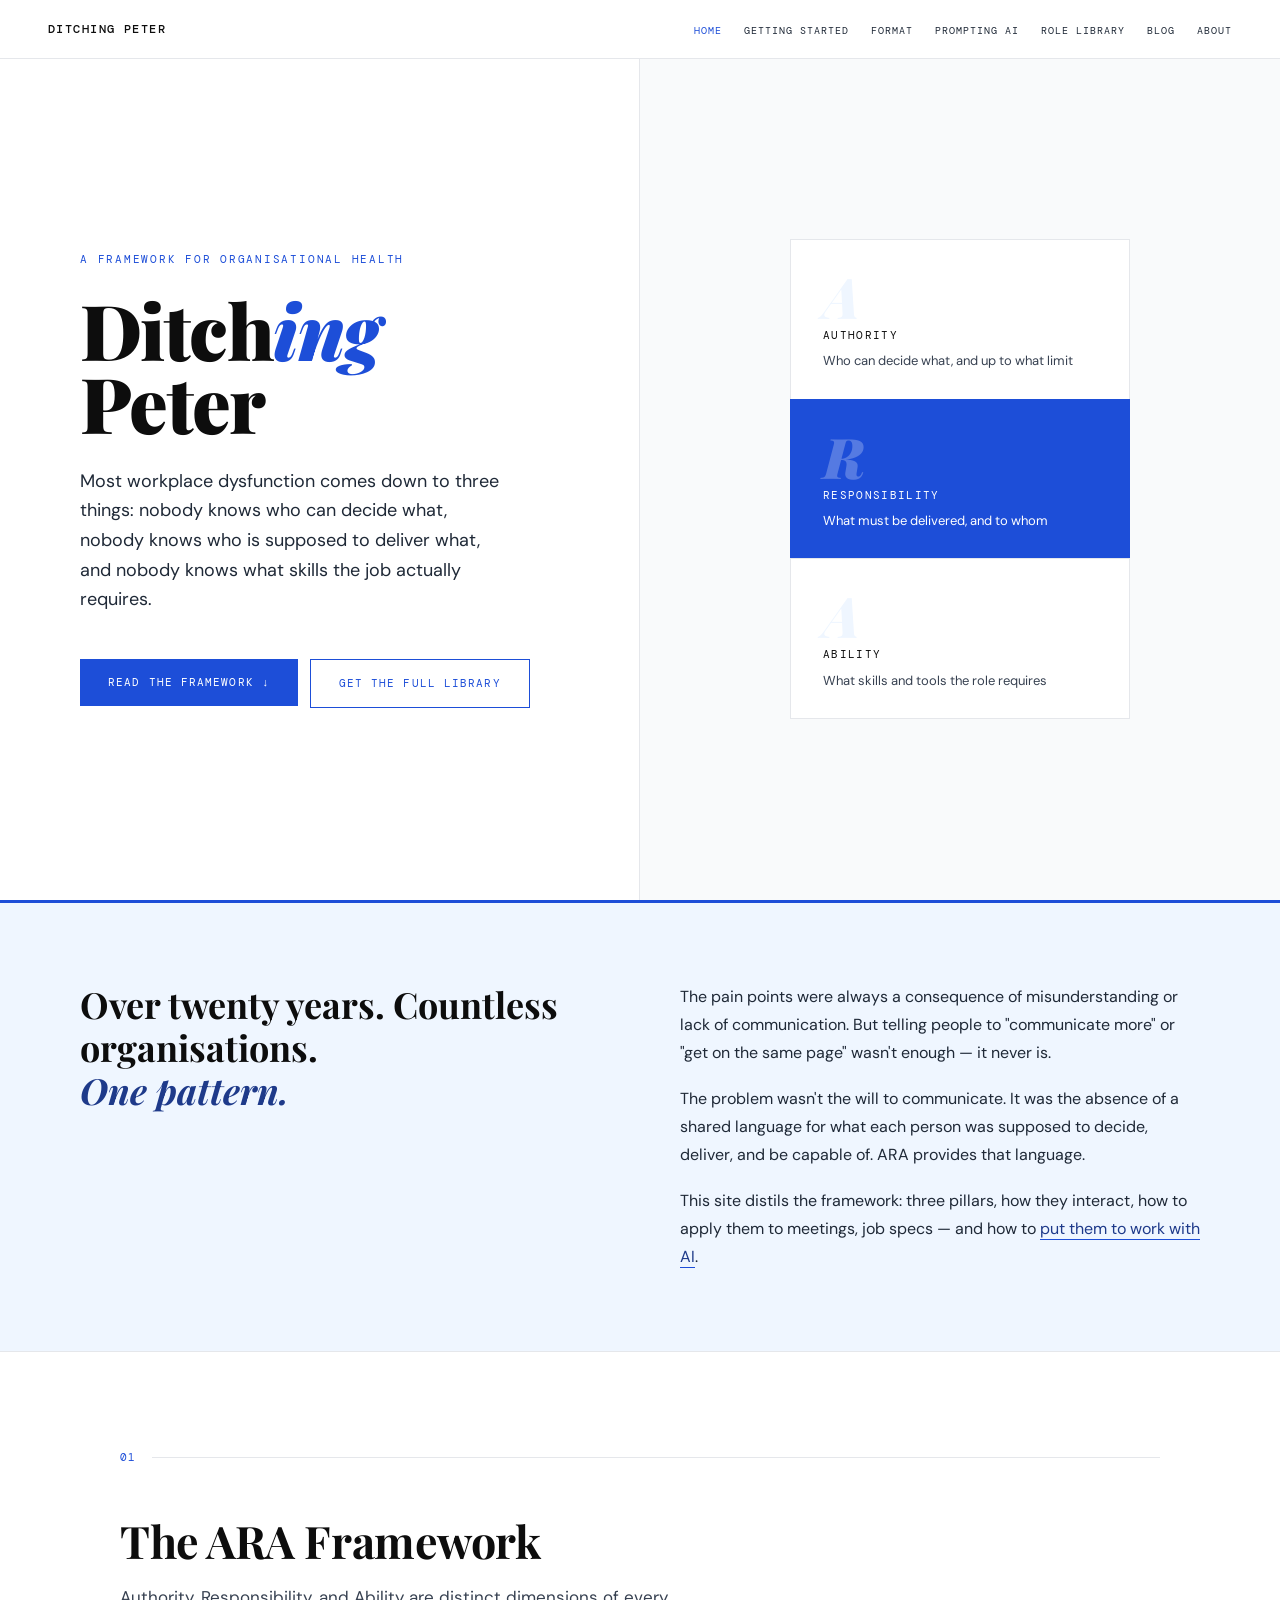
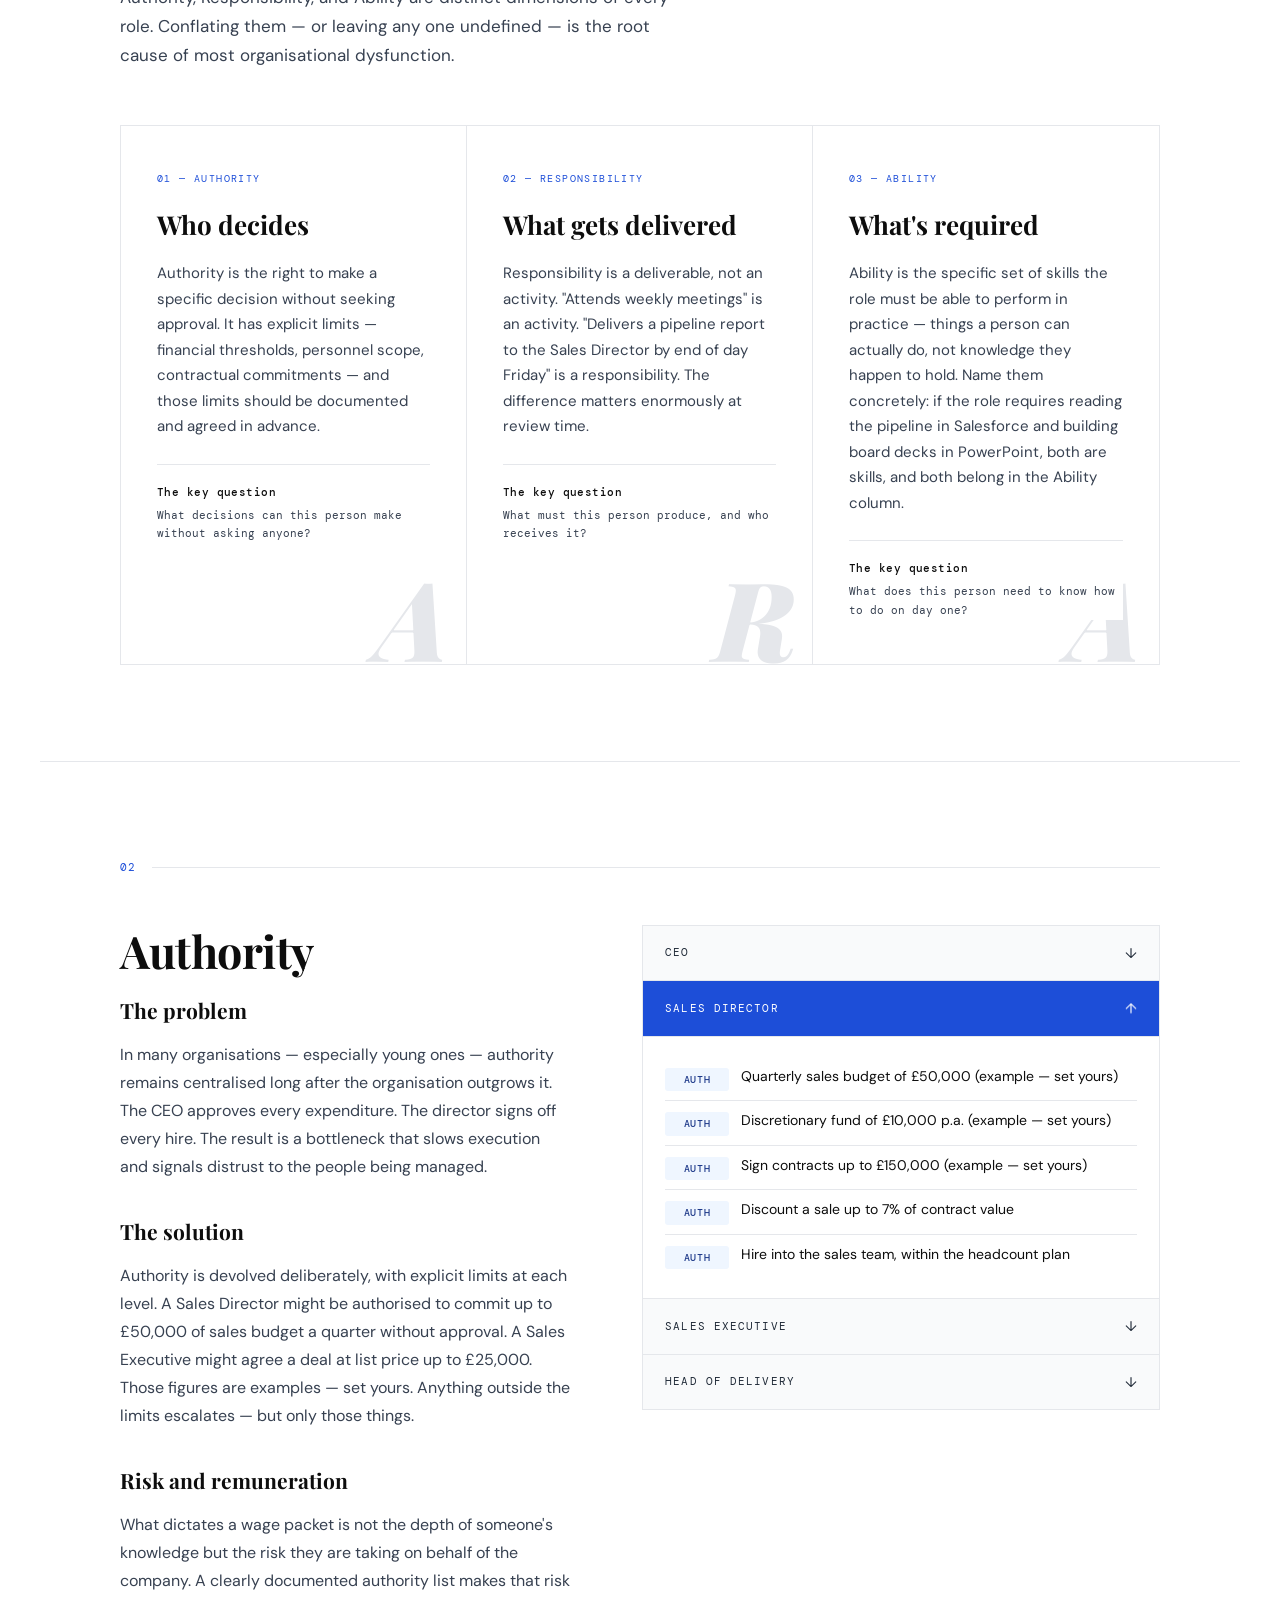
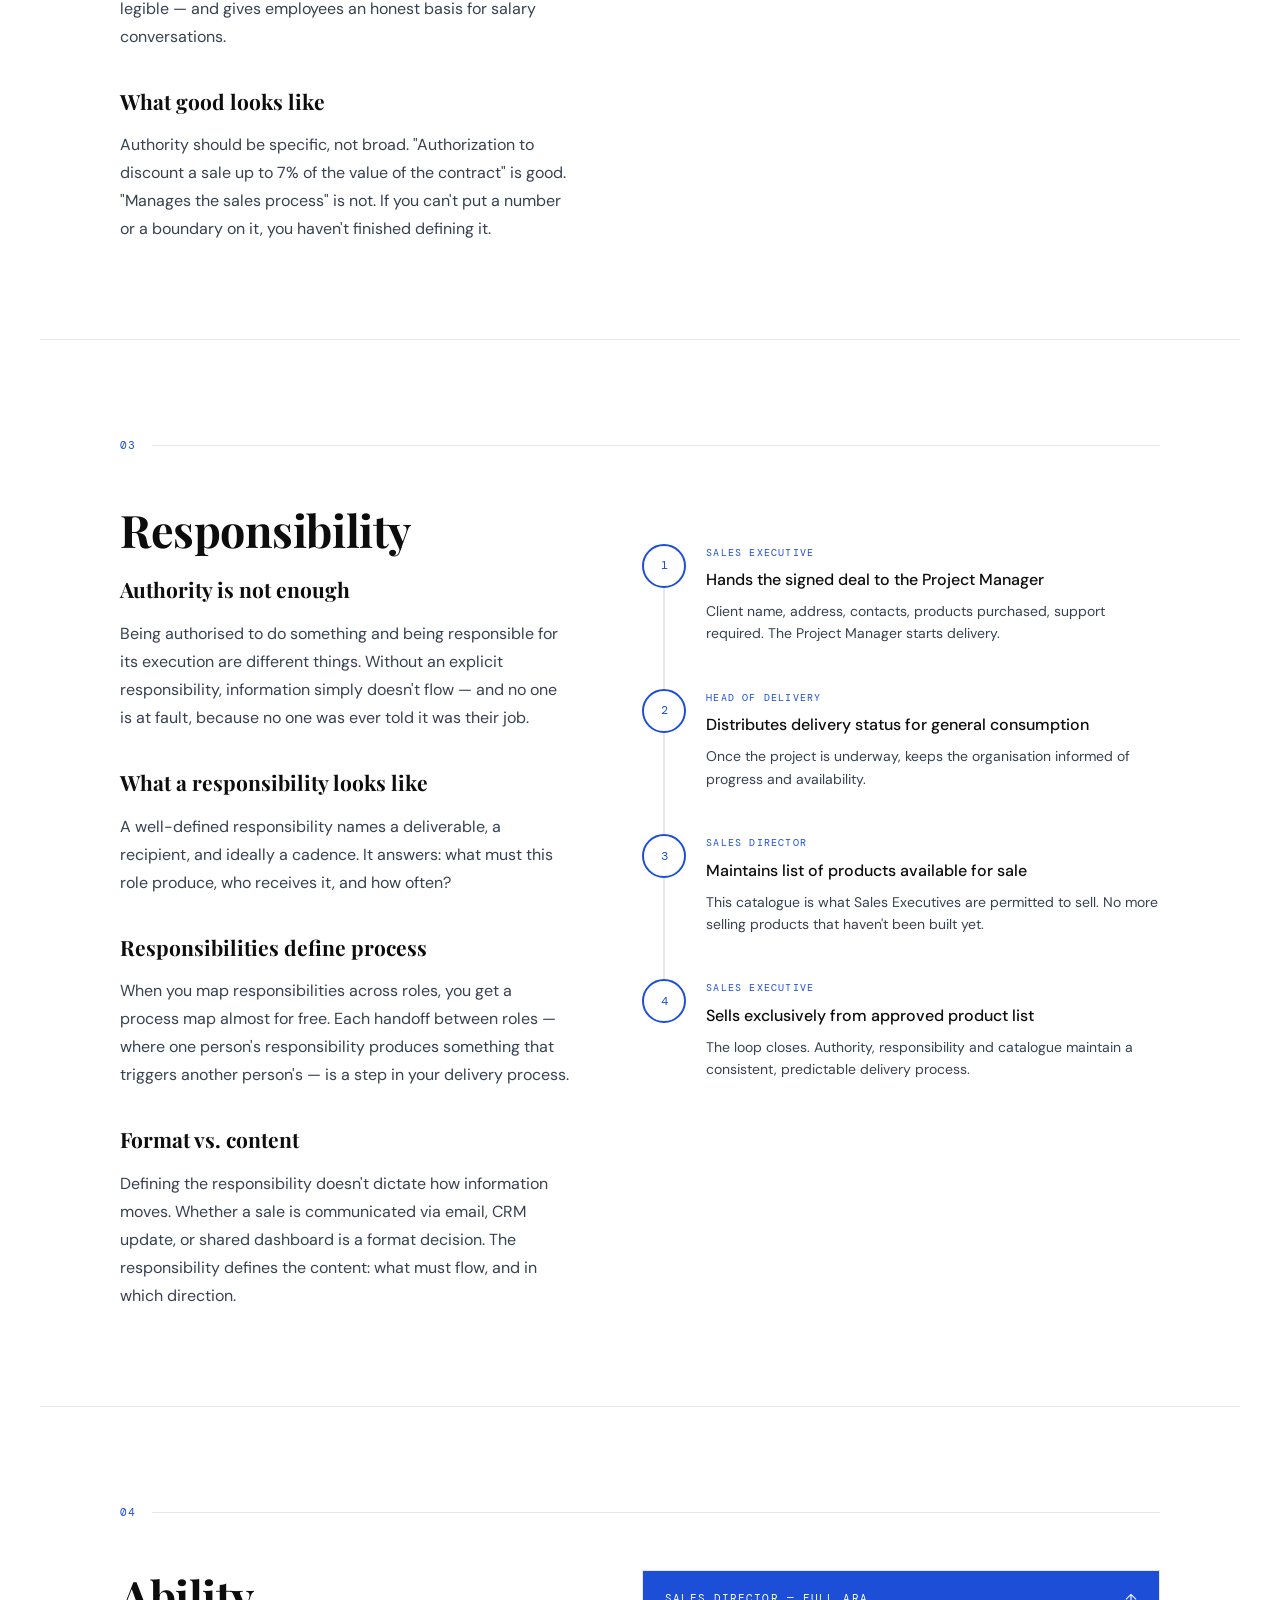
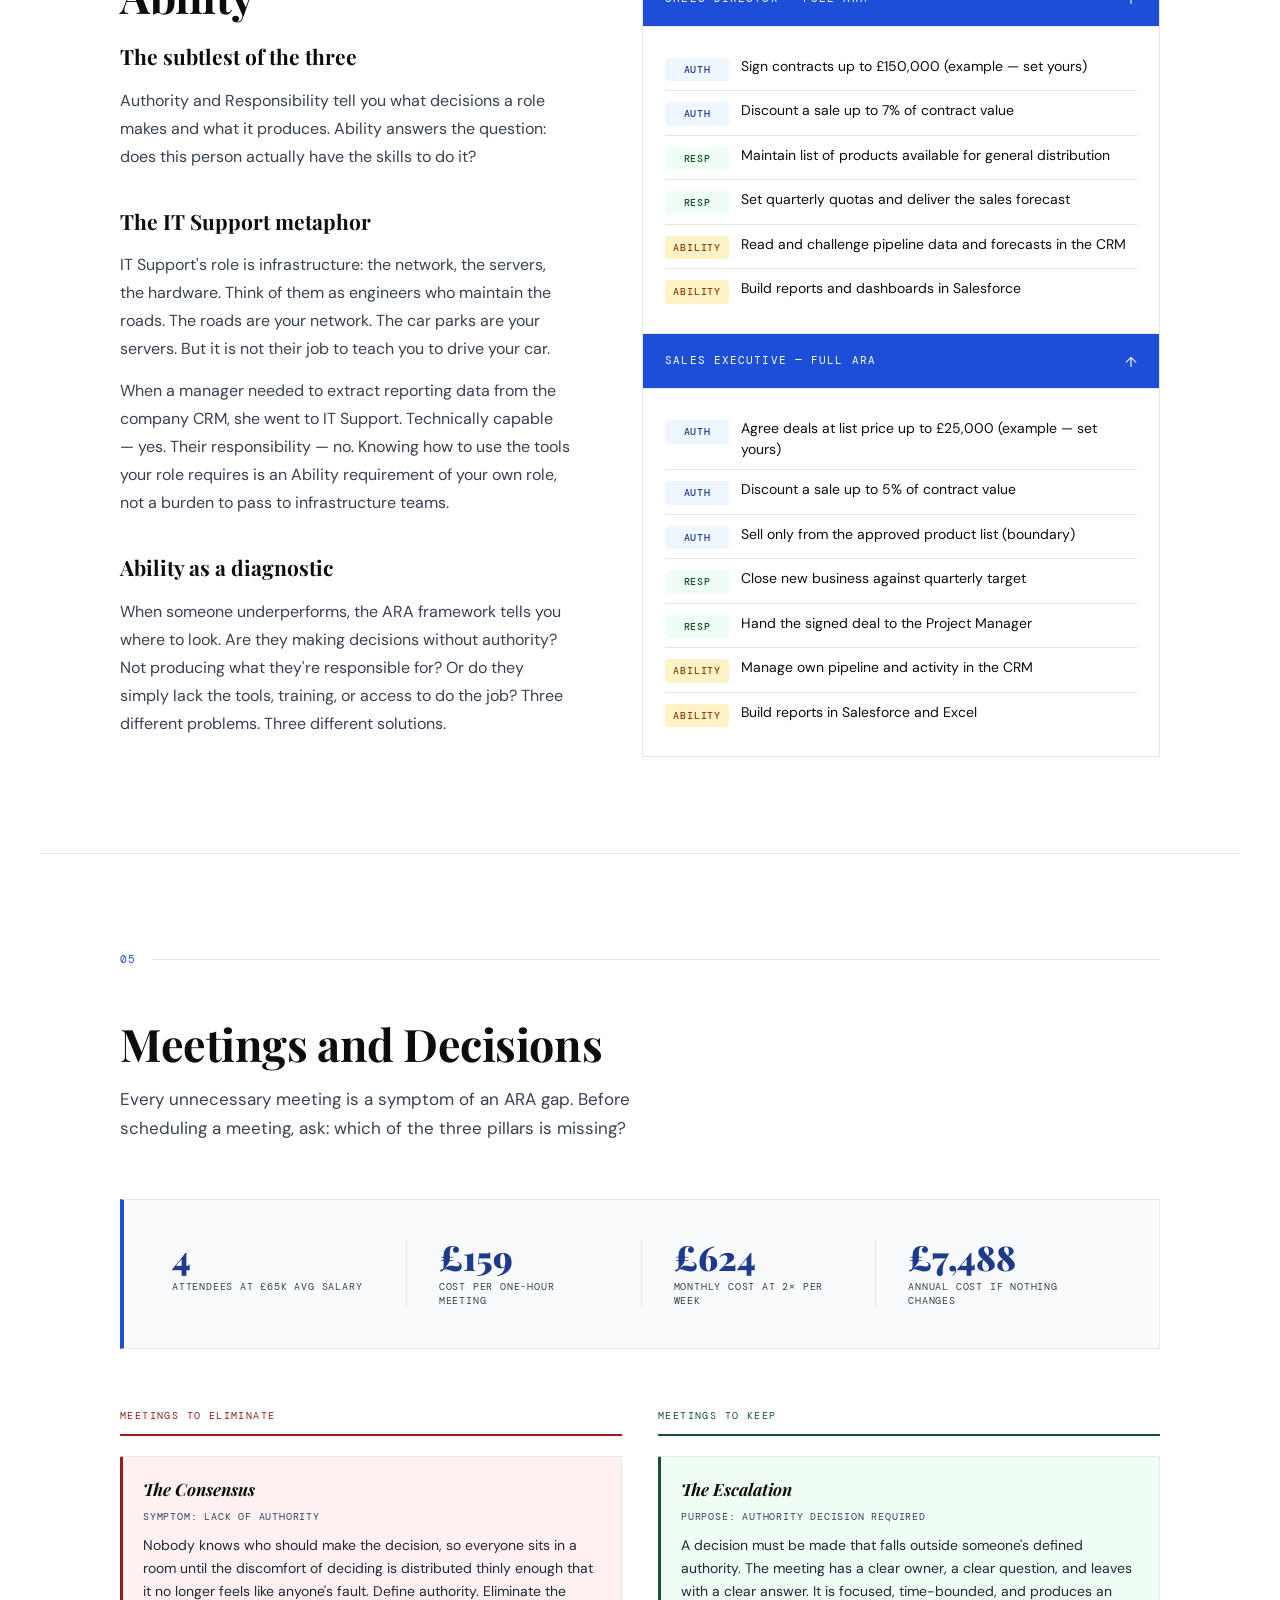
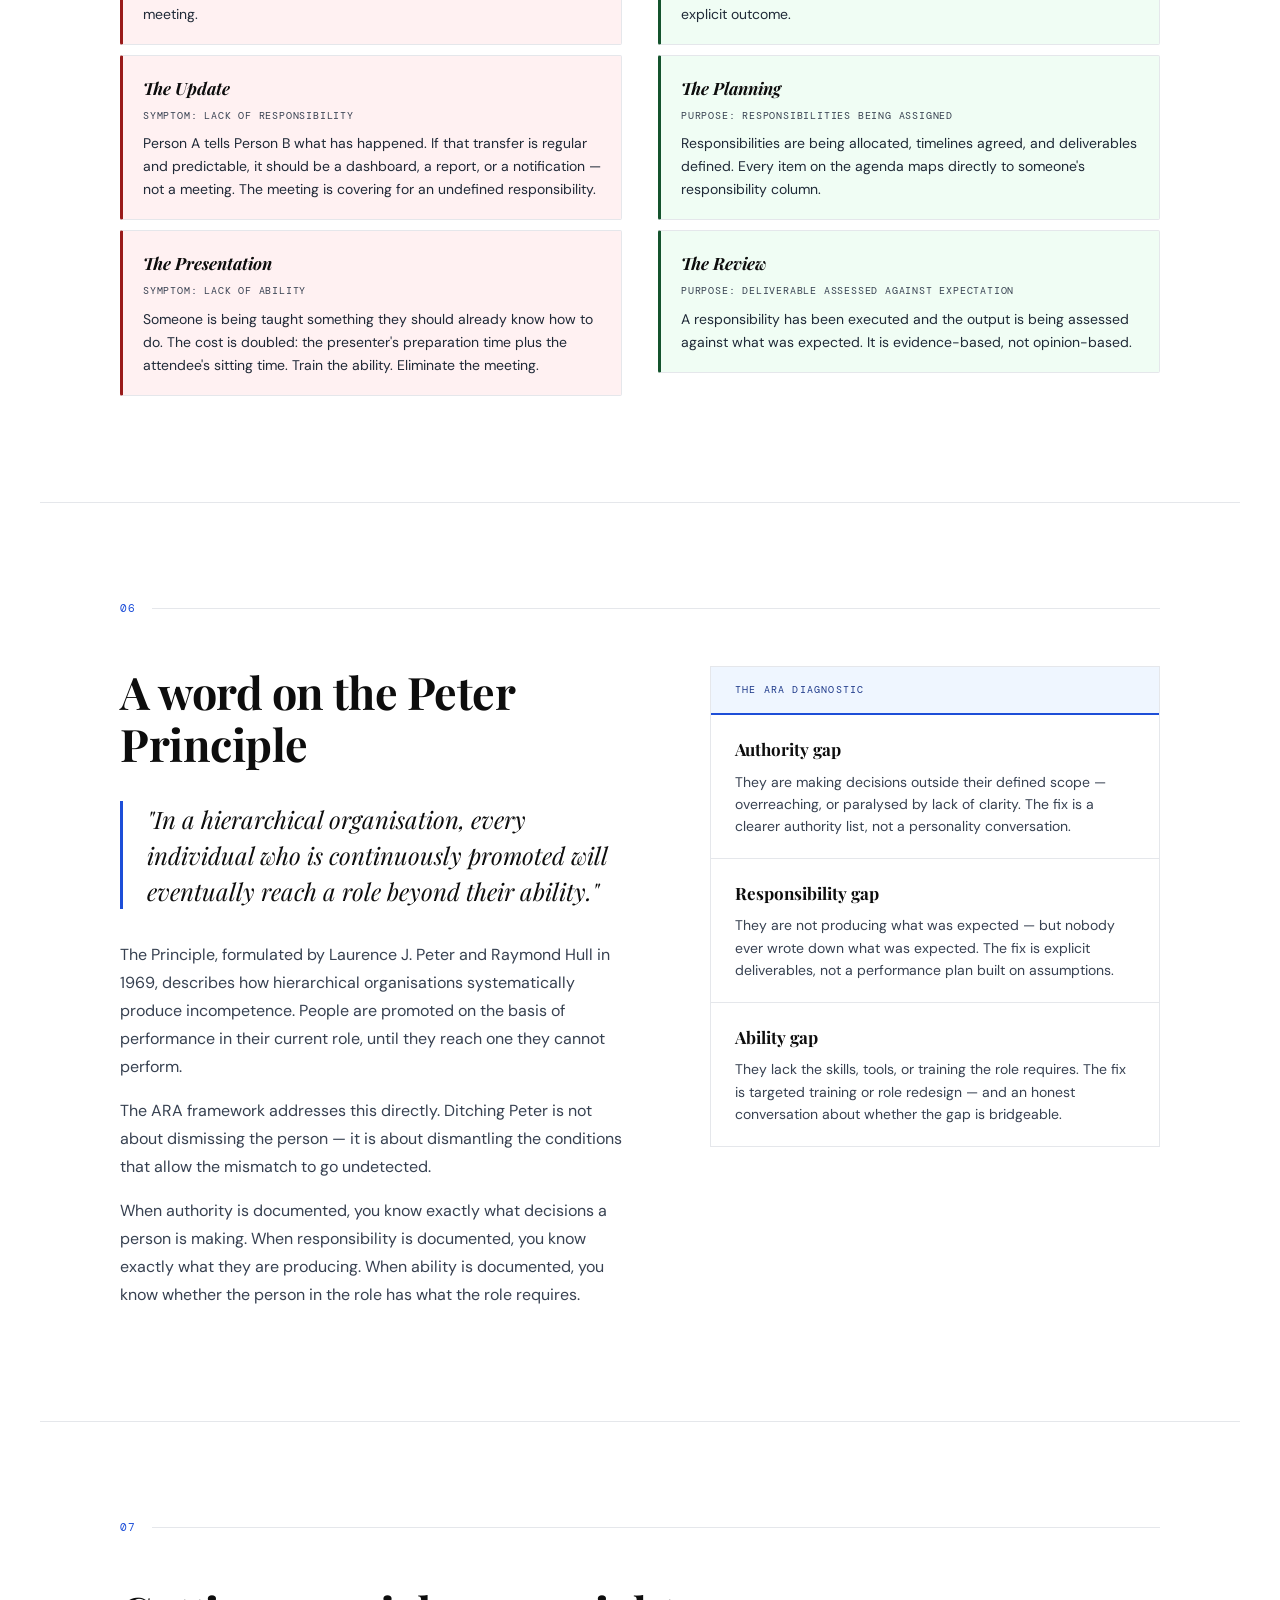
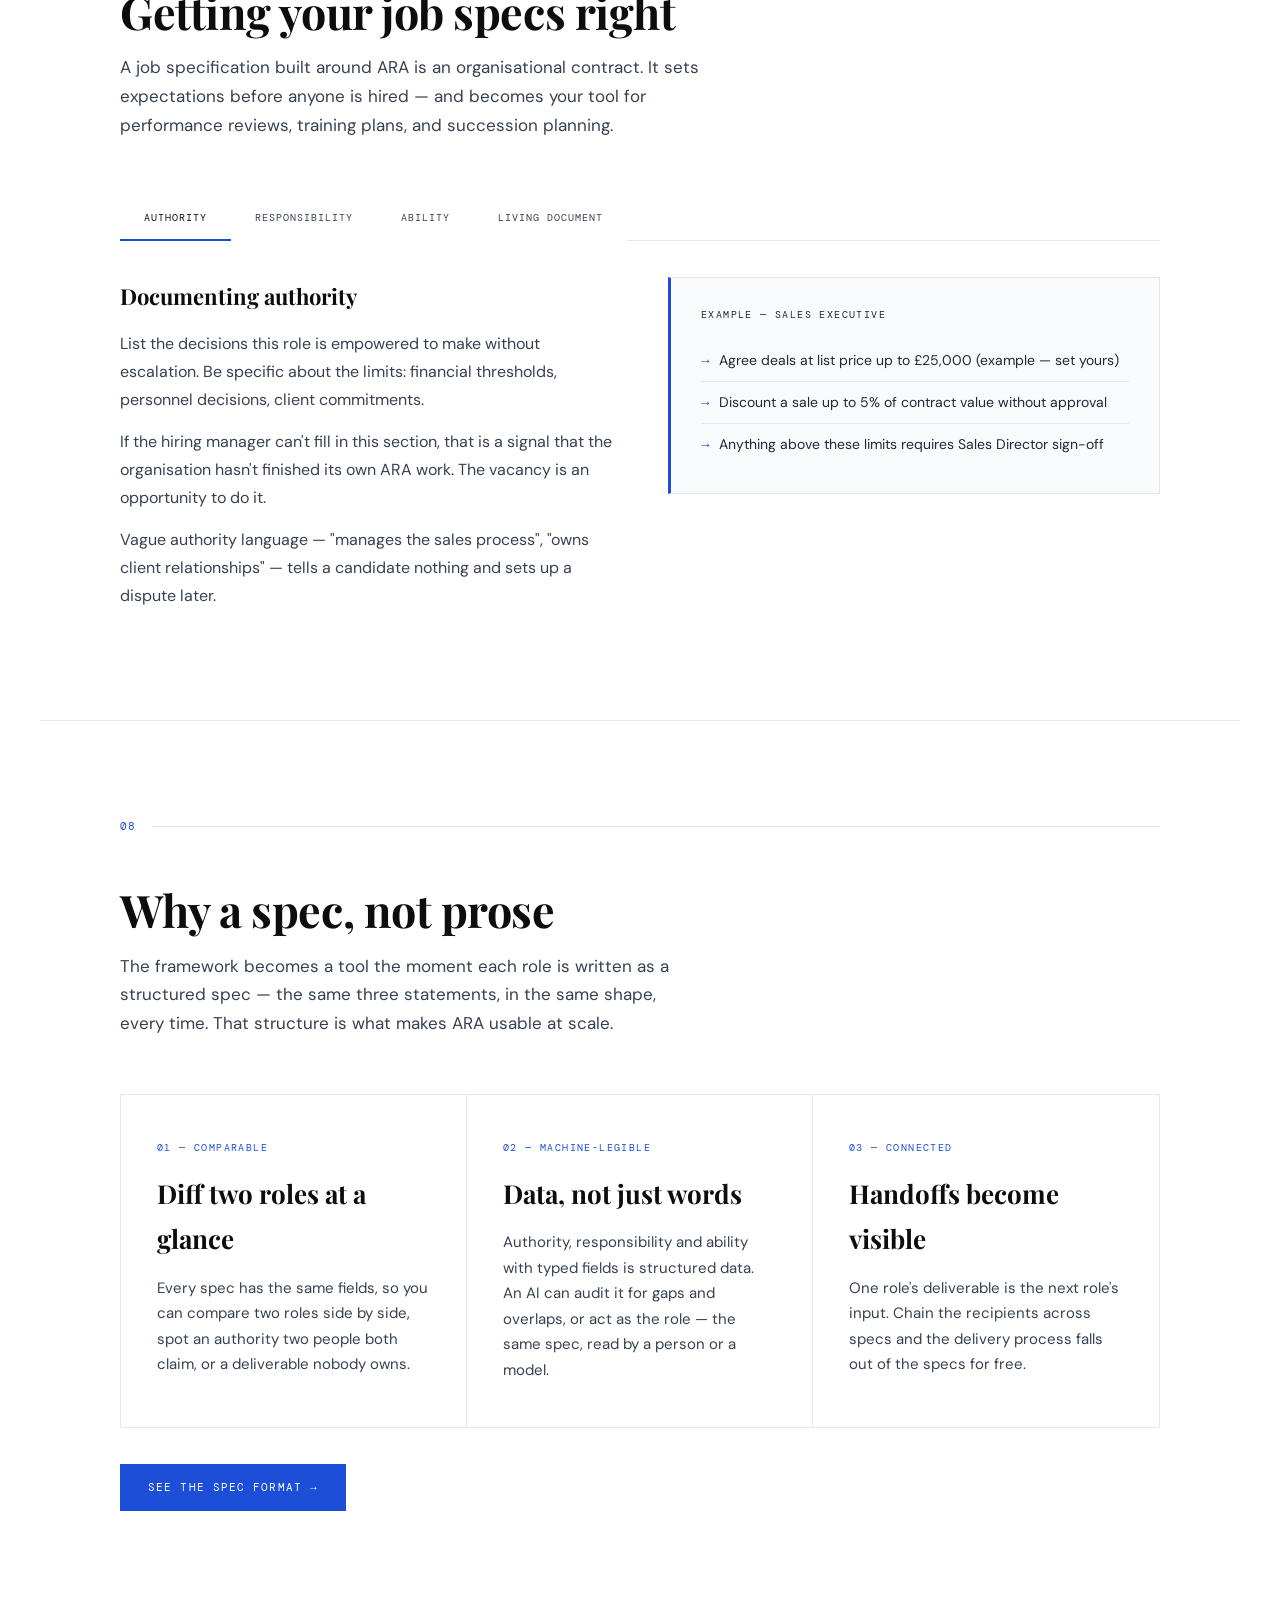
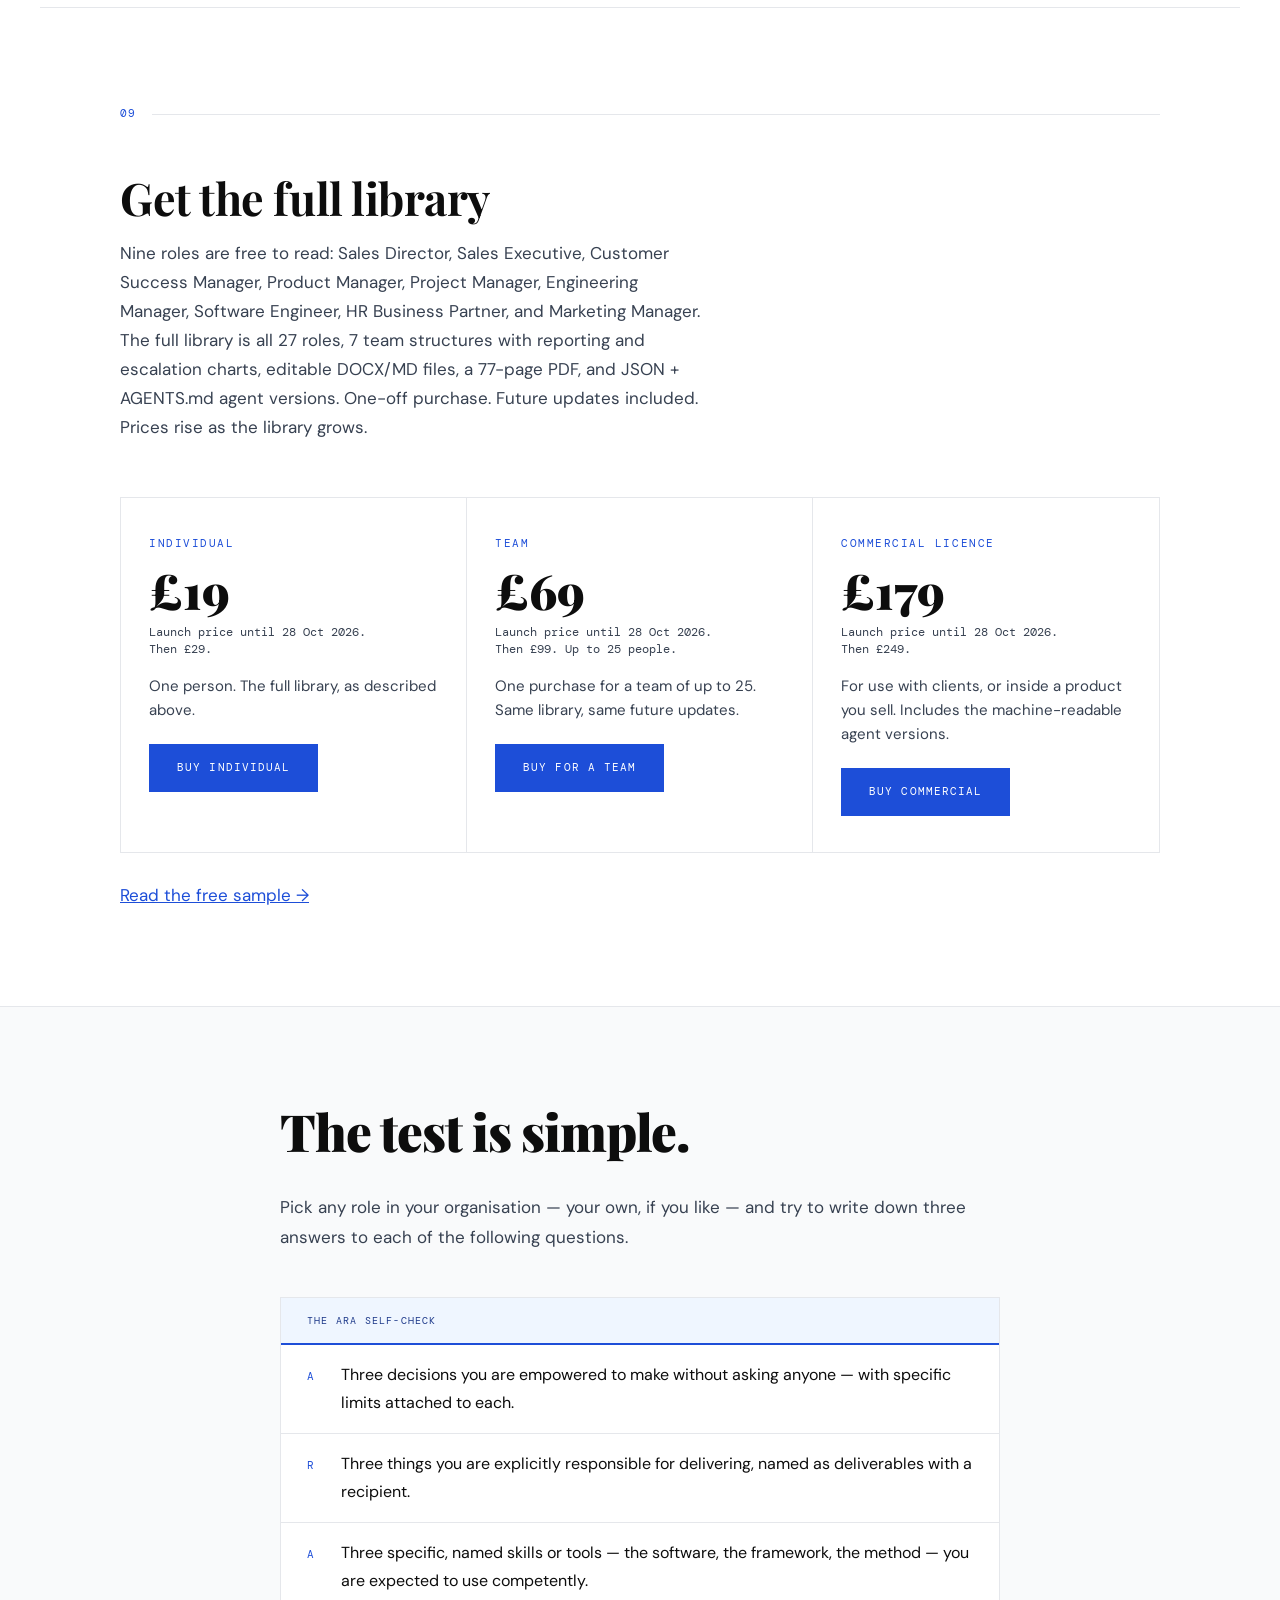
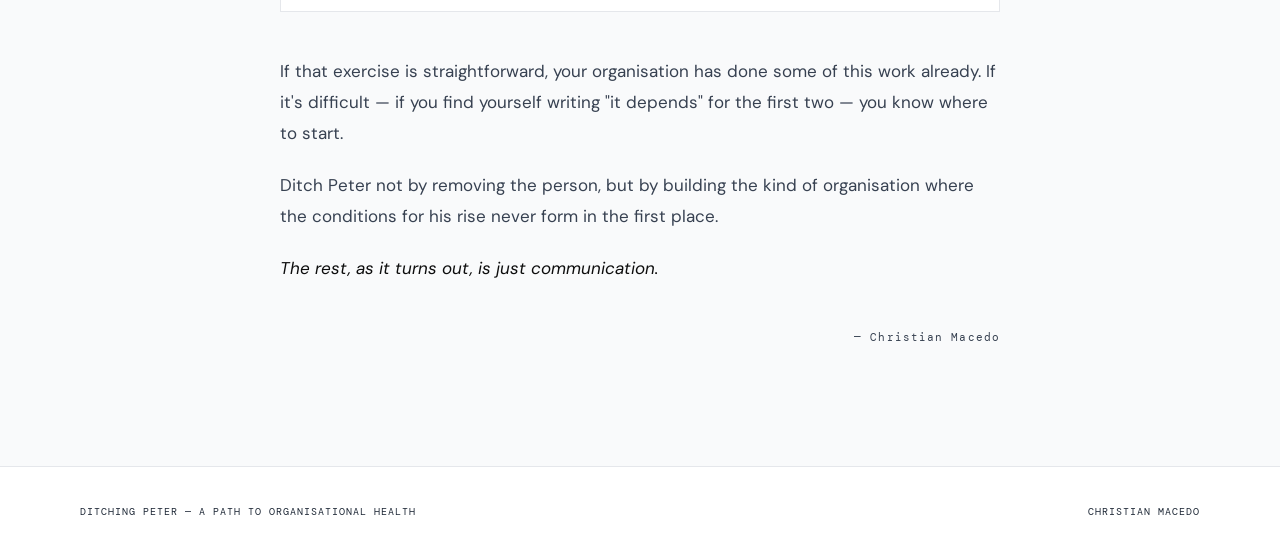
==== commit a27e457d: "Add crawl files, free-role JSON, and page metadata. Publish robots.txt, sitemap.xml, and llms.txt, p" ====
--- a/index.html
+++ b/index.html
@@ -7,49 +7,17 @@
     <link rel="icon" href="/favicon-32.png" sizes="32x32" type="image/png">
     <link rel="apple-touch-icon" href="/apple-touch-icon.png">
 <title>Ditching Peter — A Path to Organisational Health</title>
-<meta name="description" content="Authority, Responsibility, and Ability (ARA) — a framework for who can decide, what must be delivered, and which skills a role requires.">
 <link rel="canonical" href="https://ditchingpeter.com/">
-<link rel="describedby" href="https://ditchingpeter.com/llms.txt">
+<meta name="description" content="Most workplace dysfunction is three gaps: who may decide, who must deliver, and what the job requires. ARA writes each role as a spec.">
 <meta property="og:title" content="Ditching Peter — A Path to Organisational Health">
-<meta property="og:description" content="Authority, Responsibility, and Ability (ARA) — a framework for who can decide, what must be delivered, and which skills a role requires.">
+<meta property="og:description" content="Most workplace dysfunction is three gaps: who may decide, who must deliver, and what the job requires. ARA writes each role as a spec.">
 <meta property="og:url" content="https://ditchingpeter.com/">
 <meta property="og:type" content="website">
 <meta property="og:site_name" content="Ditching Peter">
 <meta property="og:locale" content="en_GB">
-<script type="application/ld+json">
-{
-  "@context": "https://schema.org",
-  "@graph": [
-    {
-      "@type": "Organization",
-      "@id": "https://ditchingpeter.com/#organization",
-      "name": "Ditching Peter",
-      "url": "https://ditchingpeter.com/",
-      "description": "Ditching Peter publishes ARA — Authority, Responsibility, and Ability — a framework for organisational health.",
-      "founder": {
-        "@type": "Person",
-        "name": "Christian Macedo",
-        "url": "https://ditchingpeter.com/about"
-      },
-      "logo": {
-        "@type": "ImageObject",
-        "url": "https://ditchingpeter.com/apple-touch-icon.png"
-      }
-    },
-    {
-      "@type": "WebSite",
-      "@id": "https://ditchingpeter.com/#website",
-      "name": "Ditching Peter",
-      "url": "https://ditchingpeter.com/",
-      "description": "ARA — Authority, Responsibility, Ability — a path to organisational health.",
-      "publisher": {
-        "@id": "https://ditchingpeter.com/#organization"
-      },
-      "inLanguage": "en-GB"
-    }
-  ]
-}
-</script>
+<meta name="twitter:card" content="summary">
+<meta name="twitter:title" content="Ditching Peter — A Path to Organisational Health">
+<meta name="twitter:description" content="Most workplace dysfunction is three gaps: who may decide, who must deliver, and what the job requires. ARA writes each role as a spec.">
 <link rel="preconnect" href="https://fonts.googleapis.com">
 <link rel="preconnect" href="https://fonts.gstatic.com" crossorigin>
 <link href="https://fonts.googleapis.com/css2?family=Playfair+Display:ital,wght@0,400;0,700;0,900;1,400;1,700&family=DM+Sans:ital,wght@0,300;0,400;0,500;1,300&family=DM+Mono:wght@400;500&display=swap" rel="stylesheet">
@@ -810,6 +778,140 @@
     footer { padding: 28px 24px; flex-direction: column; gap: 10px; text-align: center; }
   }
 </style>
+<script type="application/ld+json">
+{
+  "@context": "https://schema.org",
+  "@graph": [
+    {
+      "@type": "Organization",
+      "@id": "https://ditchingpeter.com/#organization",
+      "name": "Ditching Peter",
+      "url": "https://ditchingpeter.com/",
+      "description": "ARA (Authority, Responsibility, Ability) is a framework for writing roles so an organisation knows who may decide, what must be delivered, and what the job requires.",
+      "founder": {
+        "@type": "Person",
+        "name": "Christian Macedo",
+        "url": "https://ditchingpeter.com/about"
+      },
+      "logo": {
+        "@type": "ImageObject",
+        "url": "https://ditchingpeter.com/apple-touch-icon.png"
+      }
+    },
+    {
+      "@type": "WebSite",
+      "@id": "https://ditchingpeter.com/#website",
+      "name": "Ditching Peter",
+      "url": "https://ditchingpeter.com/",
+      "inLanguage": "en-GB",
+      "publisher": {
+        "@id": "https://ditchingpeter.com/#organization"
+      }
+    },
+    {
+      "@type": "Product",
+      "@id": "https://ditchingpeter.com/role-library#product",
+      "name": "ARA Role Library",
+      "description": "All 27 ARA role specs, 7 team structures with reporting and escalation charts, editable DOCX and Markdown files, a 77-page PDF, and JSON and AGENTS.md versions for agent builders. One-off purchase. Future updates included.",
+      "url": "https://ditchingpeter.com/role-library",
+      "brand": {
+        "@type": "Brand",
+        "name": "Ditching Peter"
+      },
+      "category": "Organisational role specifications",
+      "offers": [
+        {
+          "@type": "Offer",
+          "name": "Individual",
+          "url": "https://payhip.com/b/RGbfI",
+          "price": "19.00",
+          "priceCurrency": "GBP",
+          "priceValidUntil": "2026-10-28",
+          "availability": "https://schema.org/InStock",
+          "description": "One person. Launch price £19 until 28 October 2026, then £29. The pack includes JSON and AGENTS.md versions for agent builders.",
+          "seller": {
+            "@id": "https://ditchingpeter.com/#organization"
+          },
+          "priceSpecification": [
+            {
+              "@type": "UnitPriceSpecification",
+              "price": "19.00",
+              "priceCurrency": "GBP",
+              "validThrough": "2026-10-28",
+              "name": "Launch price"
+            },
+            {
+              "@type": "UnitPriceSpecification",
+              "price": "29.00",
+              "priceCurrency": "GBP",
+              "validFrom": "2026-10-29",
+              "name": "Standard price"
+            }
+          ]
+        },
+        {
+          "@type": "Offer",
+          "name": "Team, up to 25 people",
+          "url": "https://payhip.com/b/6LkoT",
+          "price": "69.00",
+          "priceCurrency": "GBP",
+          "priceValidUntil": "2026-10-28",
+          "availability": "https://schema.org/InStock",
+          "description": "One purchase for a team of up to 25 people. Launch price £69 until 28 October 2026, then £99. The pack includes JSON and AGENTS.md versions for agent builders.",
+          "seller": {
+            "@id": "https://ditchingpeter.com/#organization"
+          },
+          "priceSpecification": [
+            {
+              "@type": "UnitPriceSpecification",
+              "price": "69.00",
+              "priceCurrency": "GBP",
+              "validThrough": "2026-10-28",
+              "name": "Launch price"
+            },
+            {
+              "@type": "UnitPriceSpecification",
+              "price": "99.00",
+              "priceCurrency": "GBP",
+              "validFrom": "2026-10-29",
+              "name": "Standard price"
+            }
+          ]
+        },
+        {
+          "@type": "Offer",
+          "name": "Commercial licence",
+          "url": "https://payhip.com/b/Qd1Ko",
+          "price": "179.00",
+          "priceCurrency": "GBP",
+          "priceValidUntil": "2026-10-28",
+          "availability": "https://schema.org/InStock",
+          "description": "For use with clients, or inside a product you sell. Launch price £179 until 28 October 2026, then £249. The pack includes JSON and AGENTS.md versions for agent builders.",
+          "seller": {
+            "@id": "https://ditchingpeter.com/#organization"
+          },
+          "priceSpecification": [
+            {
+              "@type": "UnitPriceSpecification",
+              "price": "179.00",
+              "priceCurrency": "GBP",
+              "validThrough": "2026-10-28",
+              "name": "Launch price"
+            },
+            {
+              "@type": "UnitPriceSpecification",
+              "price": "249.00",
+              "priceCurrency": "GBP",
+              "validFrom": "2026-10-29",
+              "name": "Standard price"
+            }
+          ]
+        }
+      ]
+    }
+  ]
+}
+</script>
 </head>
 <body>
 
@@ -1273,108 +1375,6 @@
 </section>
 
 <!-- LIBRARY -->
-<script type="application/ld+json">
-{
-  "@context": "https://schema.org",
-  "@type": "Product",
-  "@id": "https://ditchingpeter.com/#ara-role-library",
-  "name": "ARA Role Library",
-  "description": "All 27 ARA roles, 7 team structures with reporting and escalation charts, editable DOCX and Markdown files, a 77-page PDF, and JSON and AGENTS.md versions for agent builders. One-off purchase. Future updates included.",
-  "url": "https://ditchingpeter.com/#library",
-  "brand": {
-    "@type": "Brand",
-    "name": "Ditching Peter"
-  },
-  "seller": {
-    "@type": "Organization",
-    "name": "Ditching Peter",
-    "url": "https://ditchingpeter.com/"
-  },
-  "offers": [
-    {
-      "@type": "Offer",
-      "name": "Individual",
-      "url": "https://payhip.com/b/RGbfI",
-      "priceCurrency": "GBP",
-      "price": "19.00",
-      "priceValidUntil": "2026-10-28",
-      "availability": "https://schema.org/InStock",
-      "description": "One person. Launch price £19 until 28 Oct 2026, then £29.",
-      "priceSpecification": [
-        {
-          "@type": "UnitPriceSpecification",
-          "price": "19.00",
-          "priceCurrency": "GBP",
-          "priceType": "https://schema.org/SalePrice",
-          "validThrough": "2026-10-28",
-          "name": "Launch price"
-        },
-        {
-          "@type": "UnitPriceSpecification",
-          "price": "29.00",
-          "priceCurrency": "GBP",
-          "priceType": "https://schema.org/ListPrice",
-          "name": "Standard price"
-        }
-      ]
-    },
-    {
-      "@type": "Offer",
-      "name": "Team",
-      "url": "https://payhip.com/b/6LkoT",
-      "priceCurrency": "GBP",
-      "price": "69.00",
-      "priceValidUntil": "2026-10-28",
-      "availability": "https://schema.org/InStock",
-      "description": "One purchase for a team of up to 25 people. Launch price £69 until 28 Oct 2026, then £99.",
-      "priceSpecification": [
-        {
-          "@type": "UnitPriceSpecification",
-          "price": "69.00",
-          "priceCurrency": "GBP",
-          "priceType": "https://schema.org/SalePrice",
-          "validThrough": "2026-10-28",
-          "name": "Launch price"
-        },
-        {
-          "@type": "UnitPriceSpecification",
-          "price": "99.00",
-          "priceCurrency": "GBP",
-          "priceType": "https://schema.org/ListPrice",
-          "name": "Standard price"
-        }
-      ]
-    },
-    {
-      "@type": "Offer",
-      "name": "Commercial licence",
-      "url": "https://payhip.com/b/Qd1Ko",
-      "priceCurrency": "GBP",
-      "price": "179.00",
-      "priceValidUntil": "2026-10-28",
-      "availability": "https://schema.org/InStock",
-      "description": "For use with clients or inside a product you sell. Includes the machine-readable agent versions. Launch price £179 until 28 Oct 2026, then £249.",
-      "priceSpecification": [
-        {
-          "@type": "UnitPriceSpecification",
-          "price": "179.00",
-          "priceCurrency": "GBP",
-          "priceType": "https://schema.org/SalePrice",
-          "validThrough": "2026-10-28",
-          "name": "Launch price"
-        },
-        {
-          "@type": "UnitPriceSpecification",
-          "price": "249.00",
-          "priceCurrency": "GBP",
-          "priceType": "https://schema.org/ListPrice",
-          "name": "Standard price"
-        }
-      ]
-    }
-  ]
-}
-</script>
 <section id="library">
   <div class="section-header reveal">
     <span class="section-num">09</span>
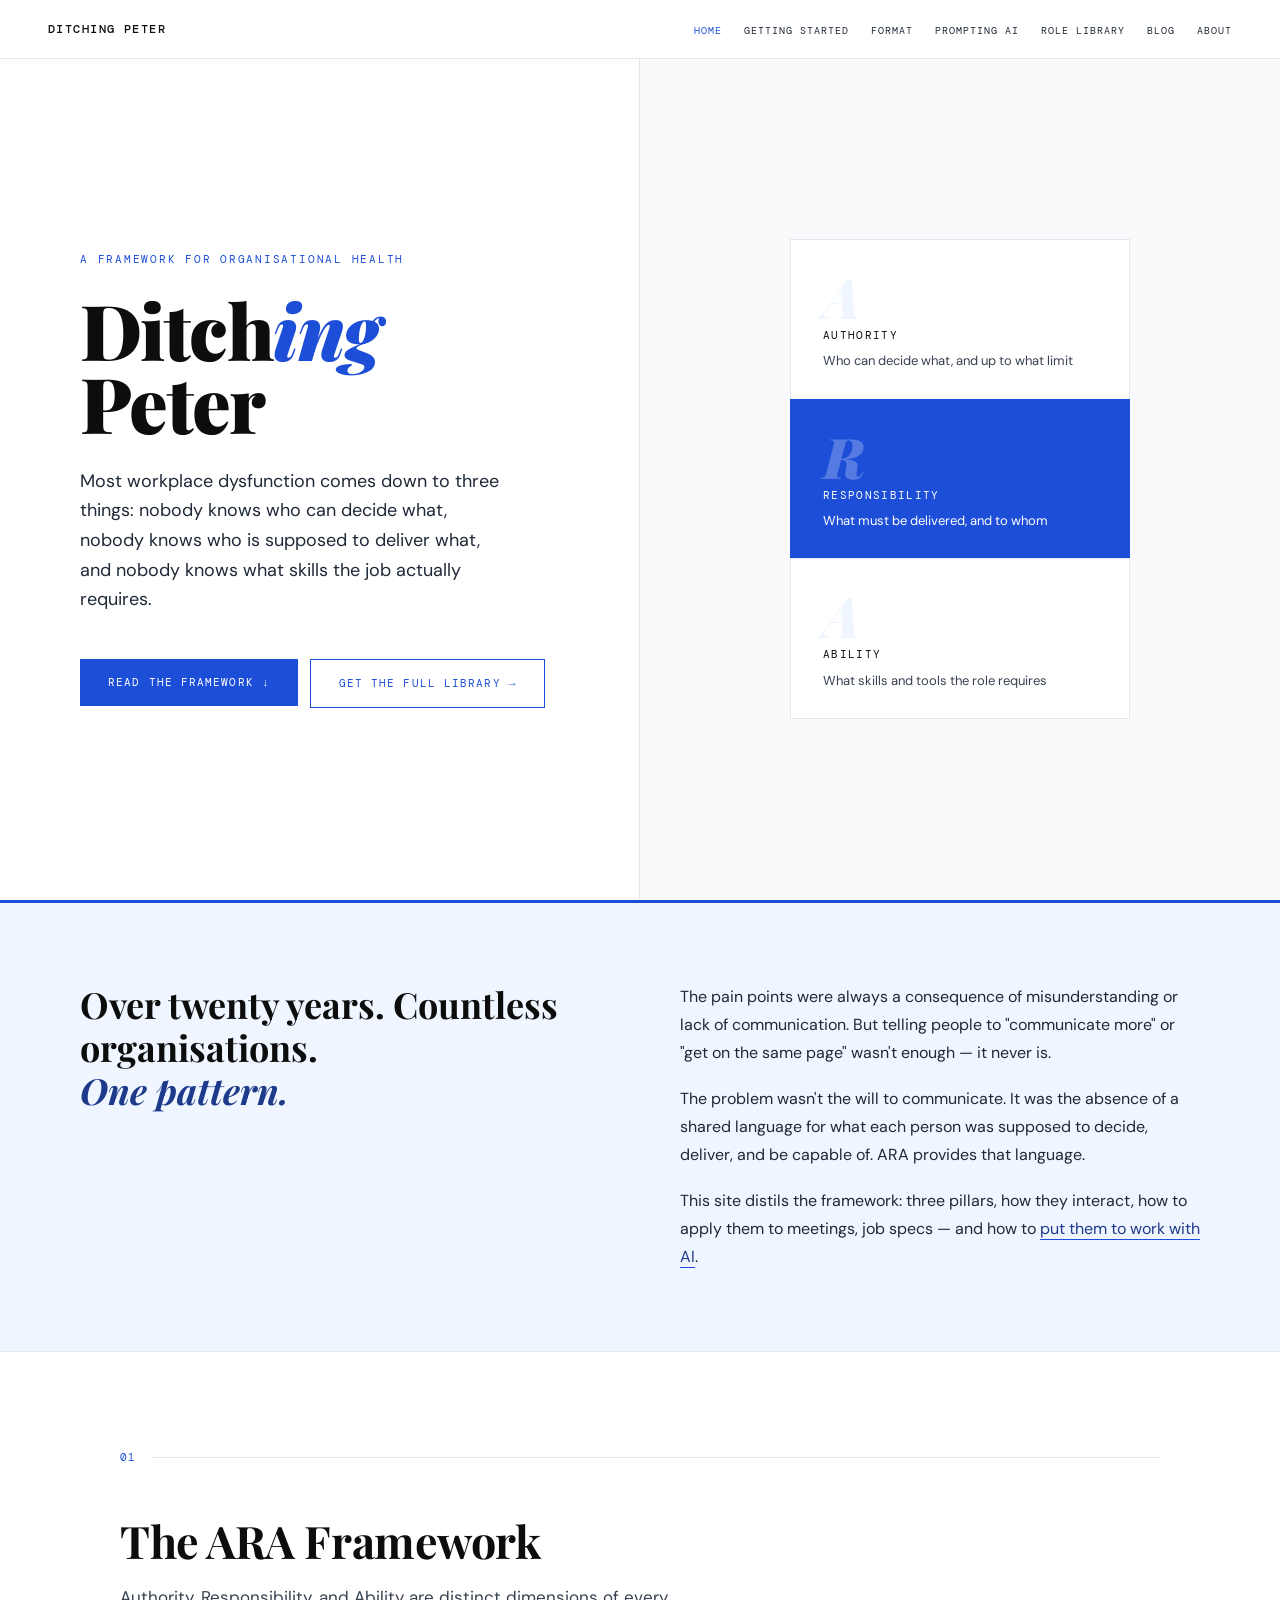
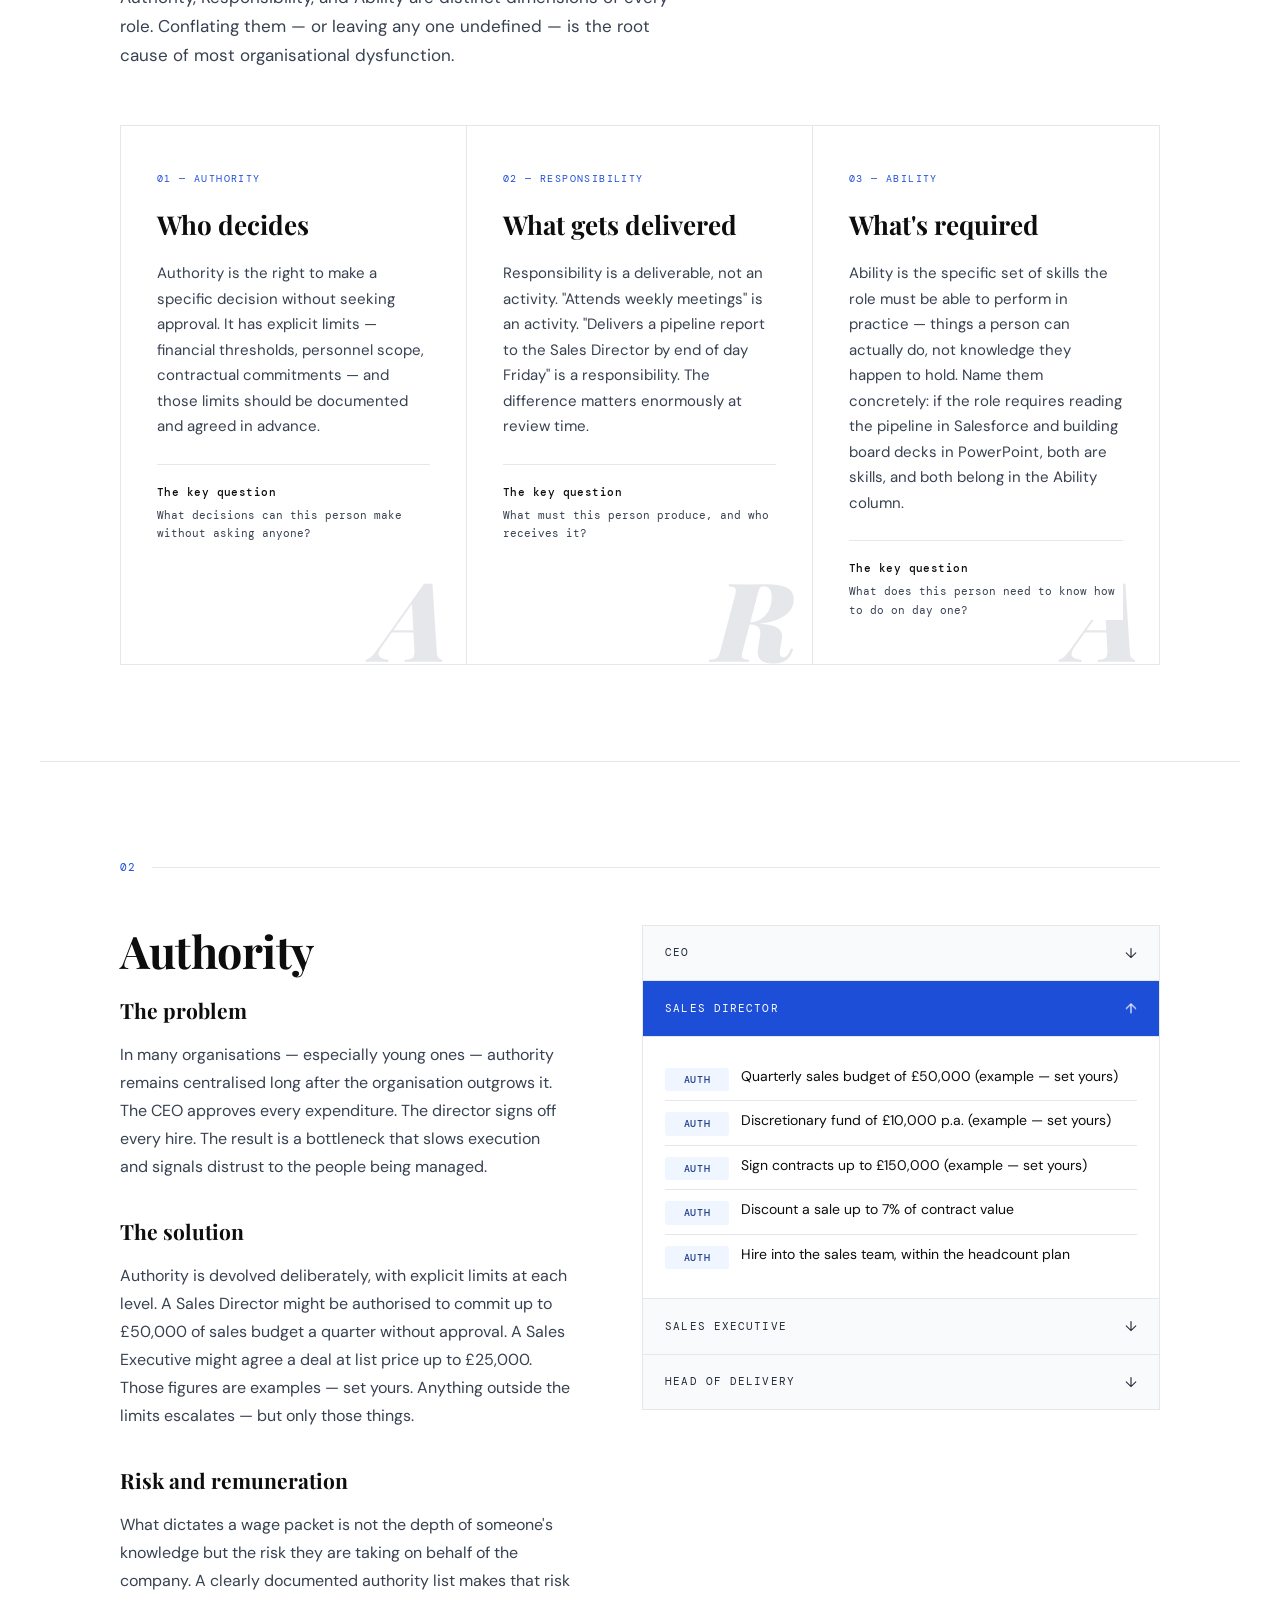
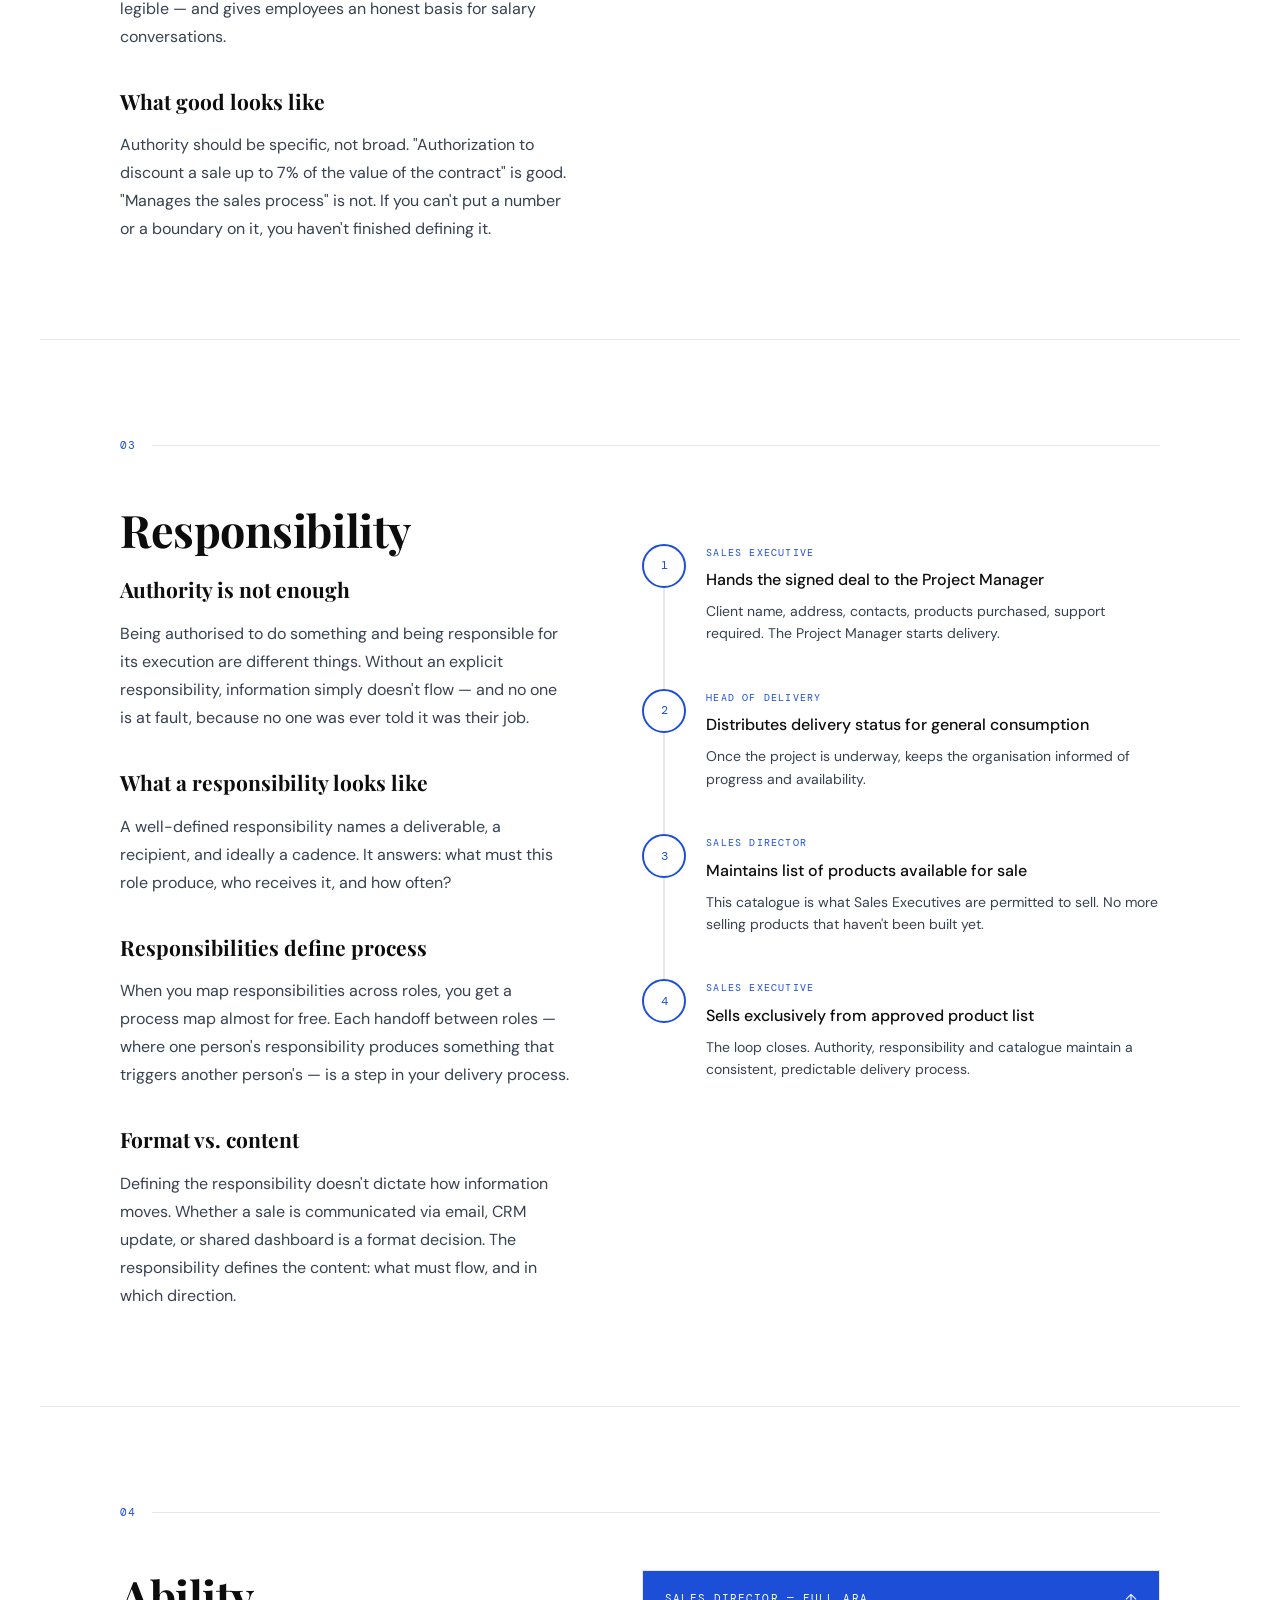
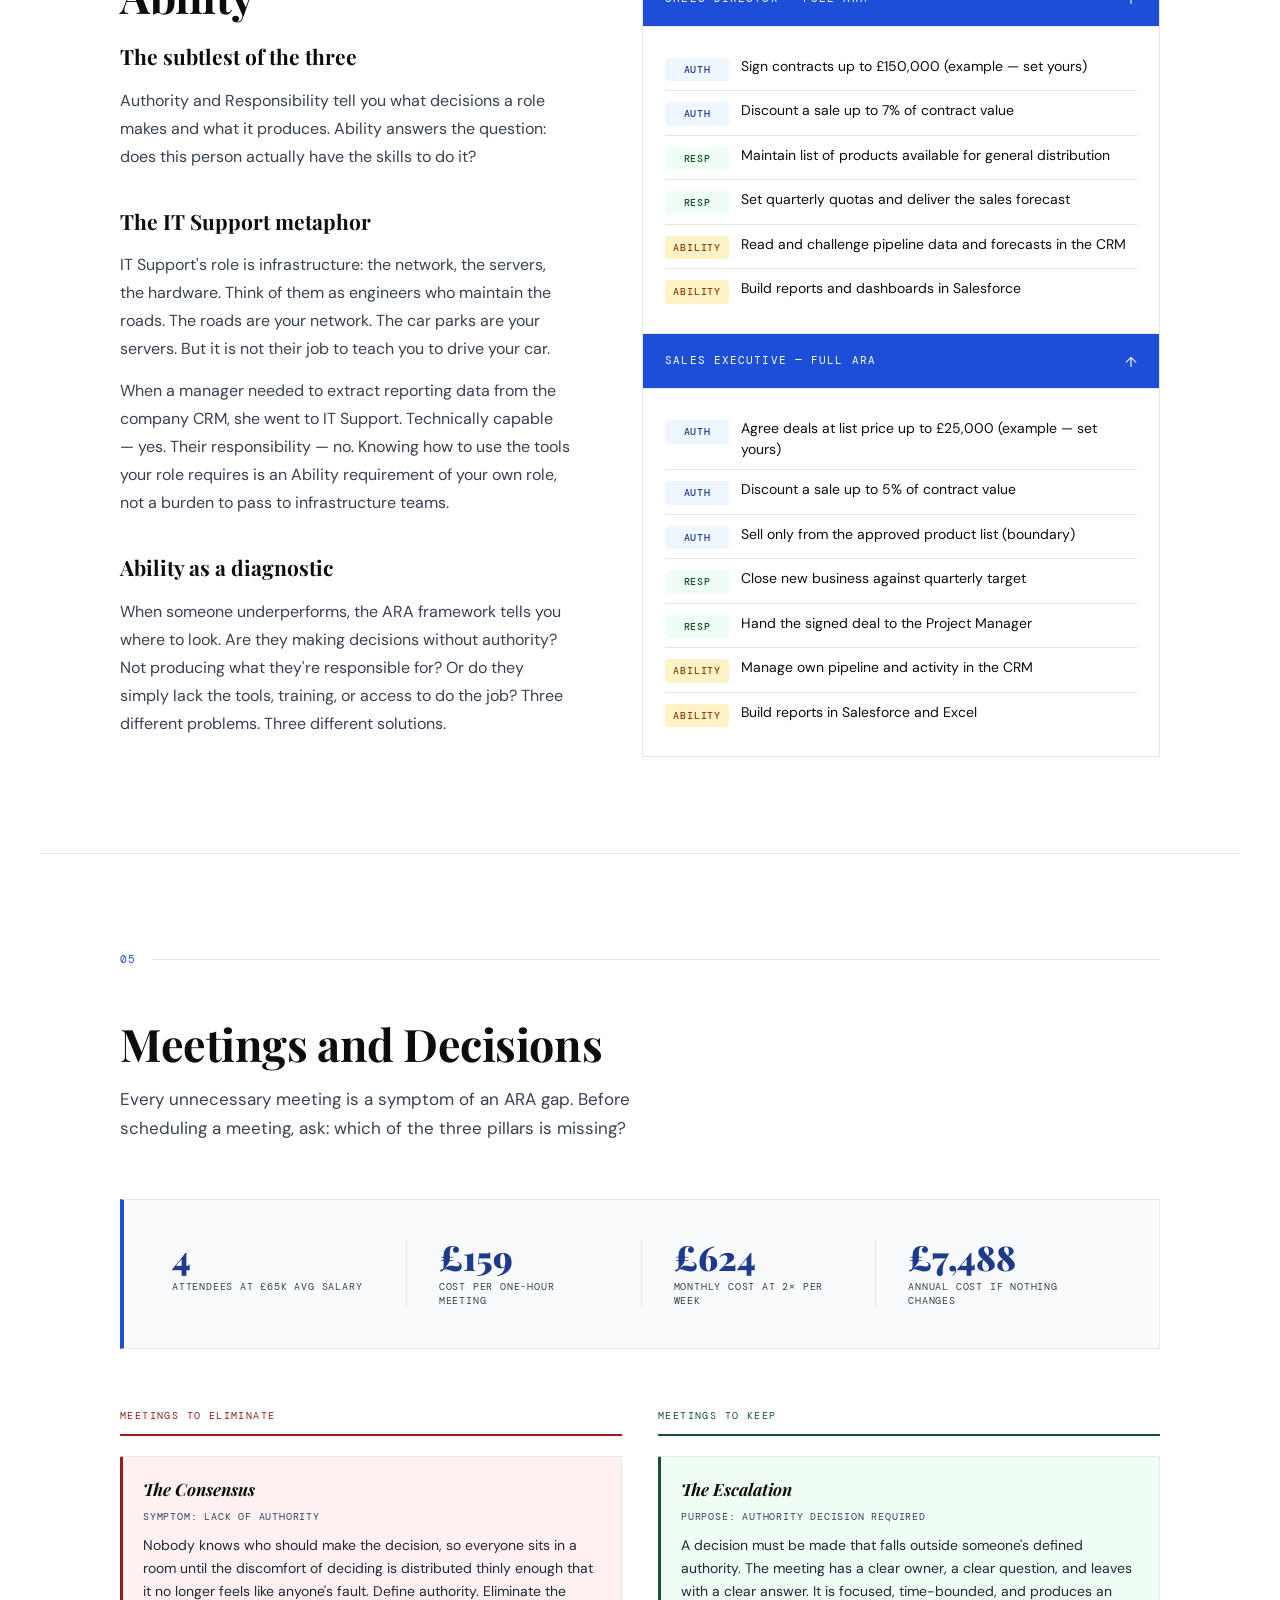
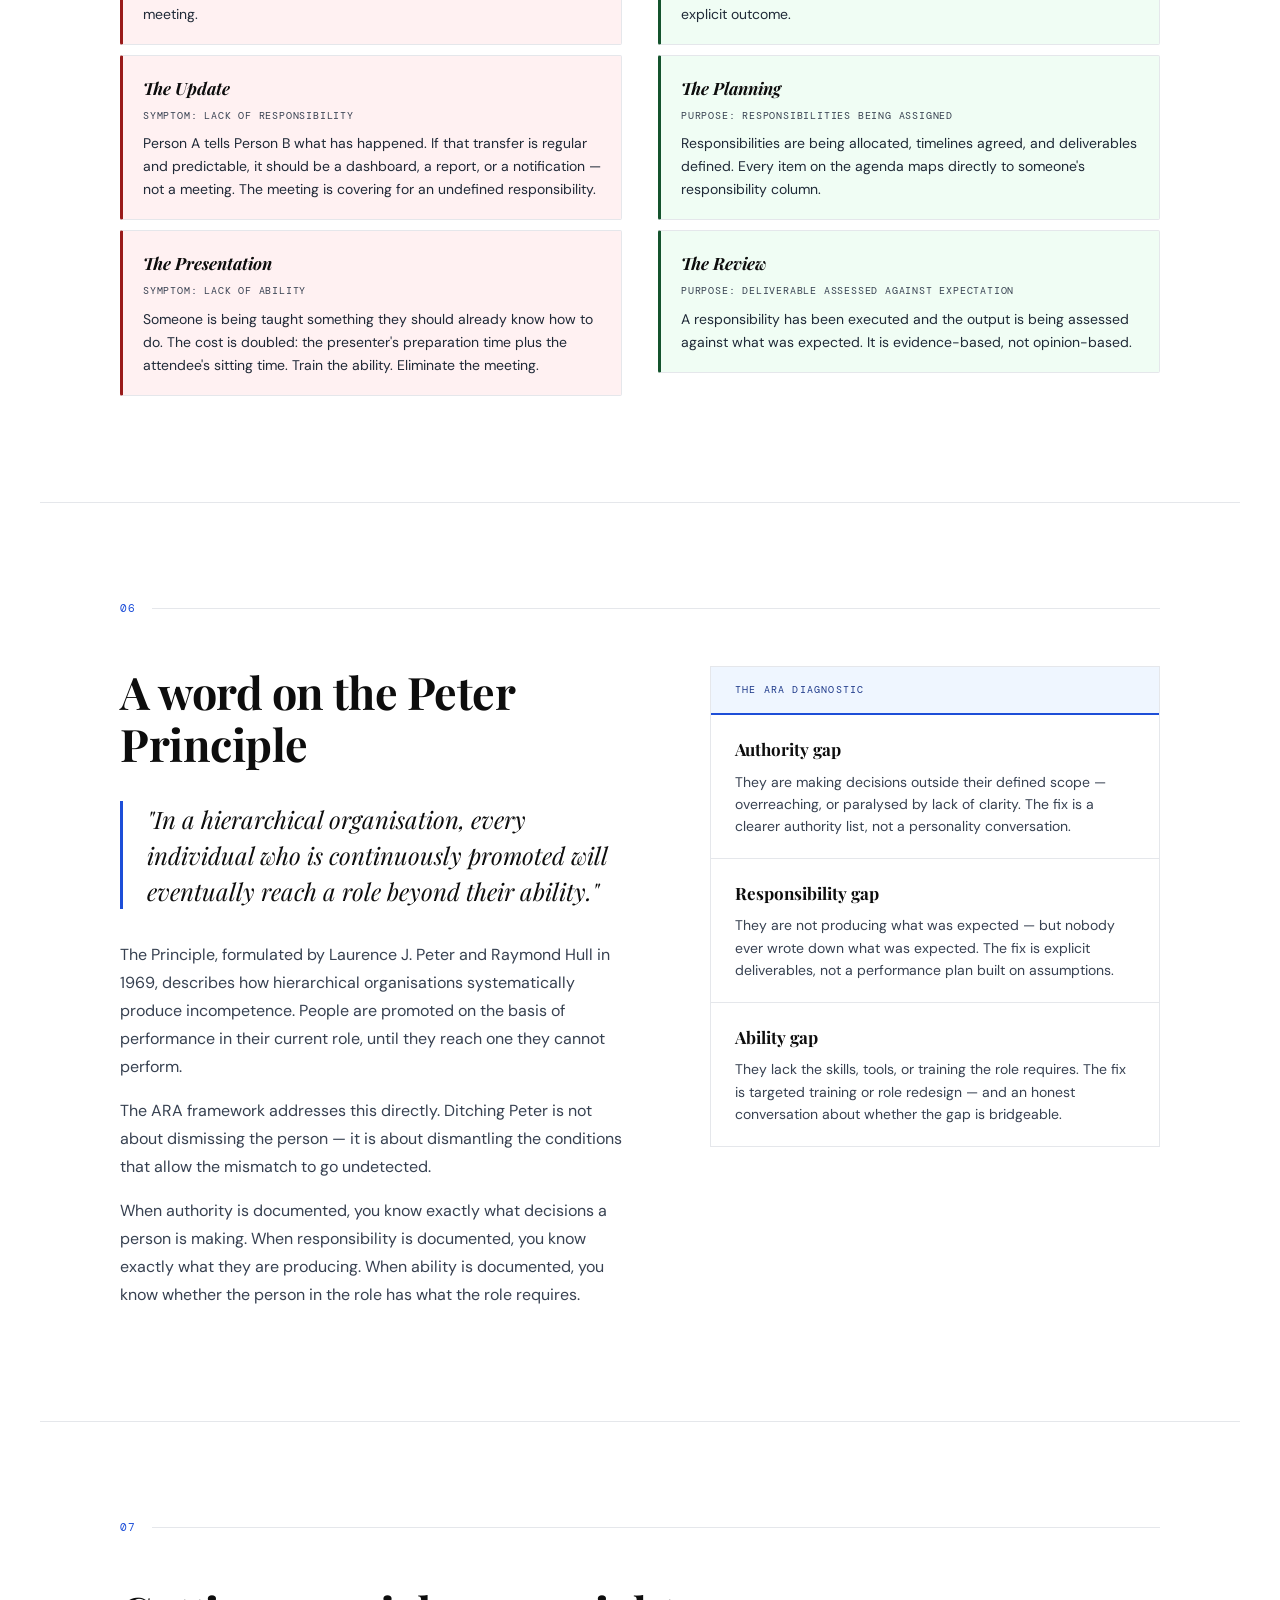
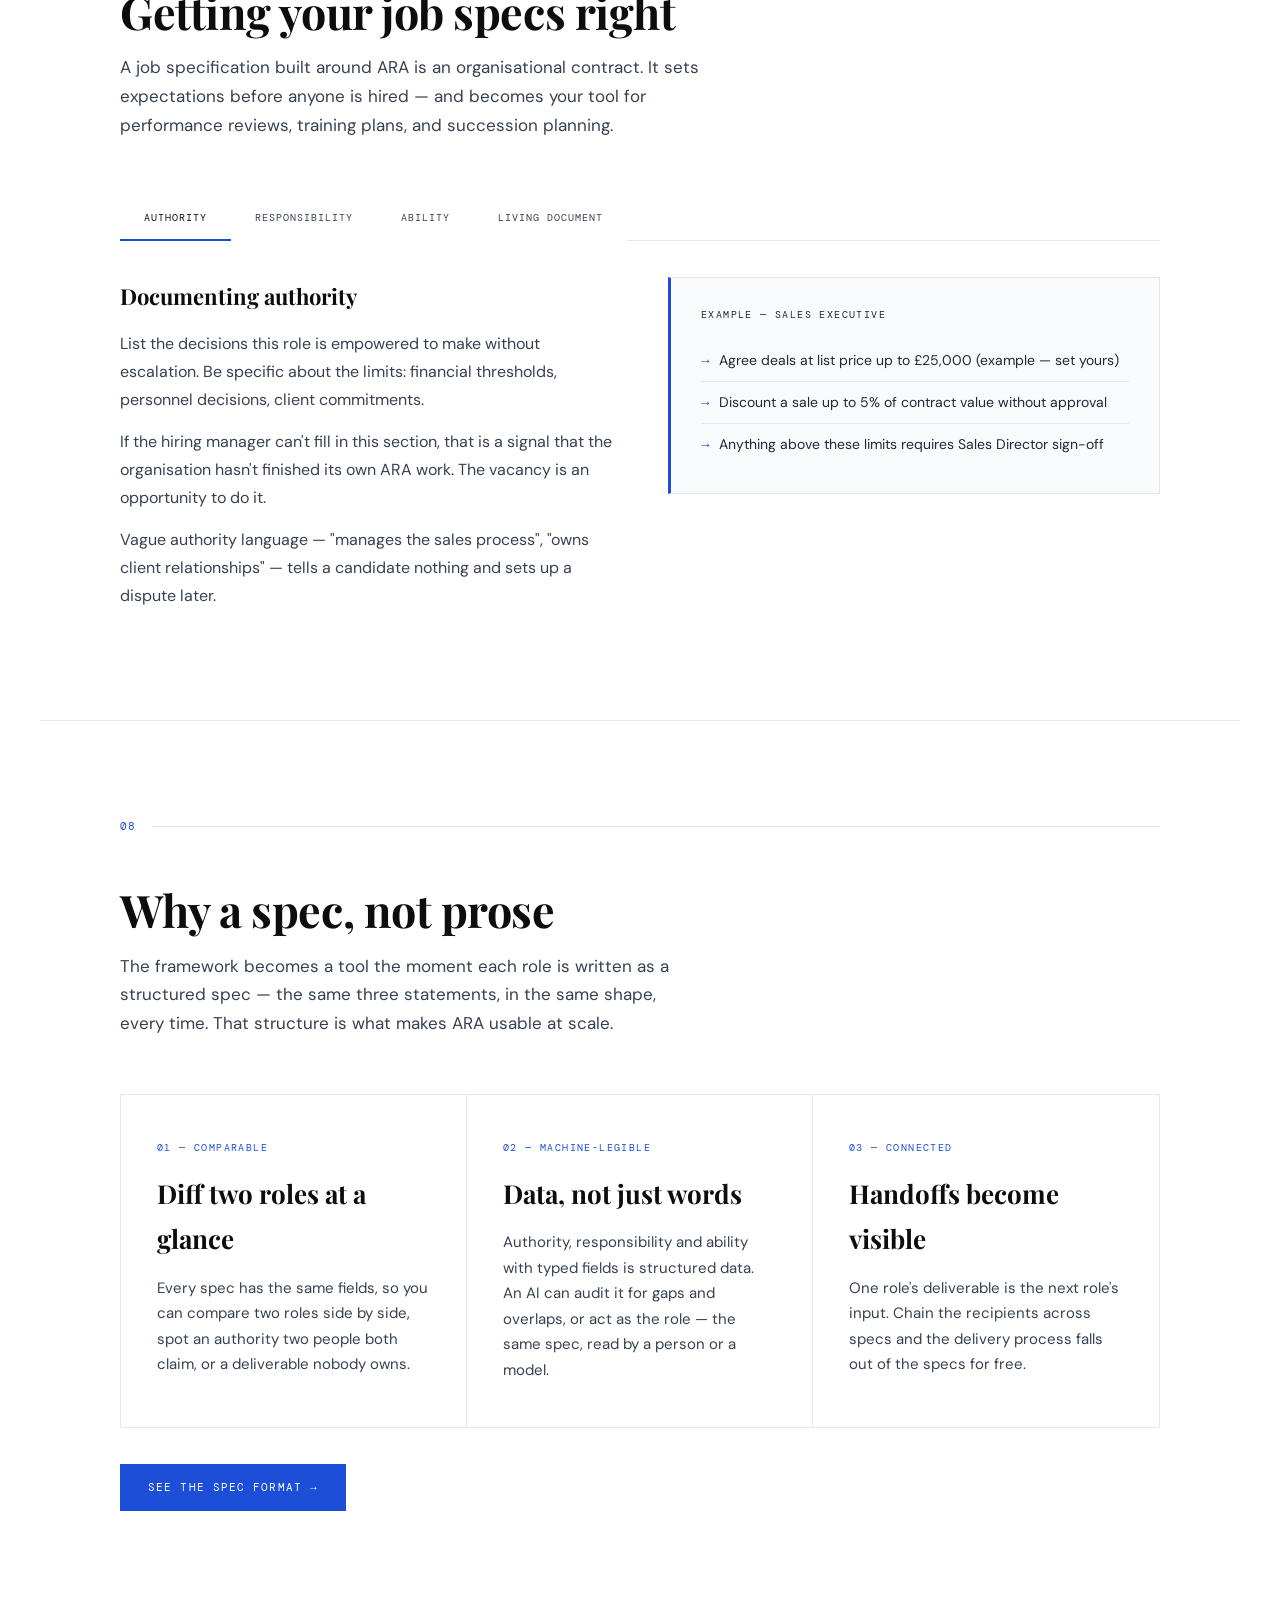
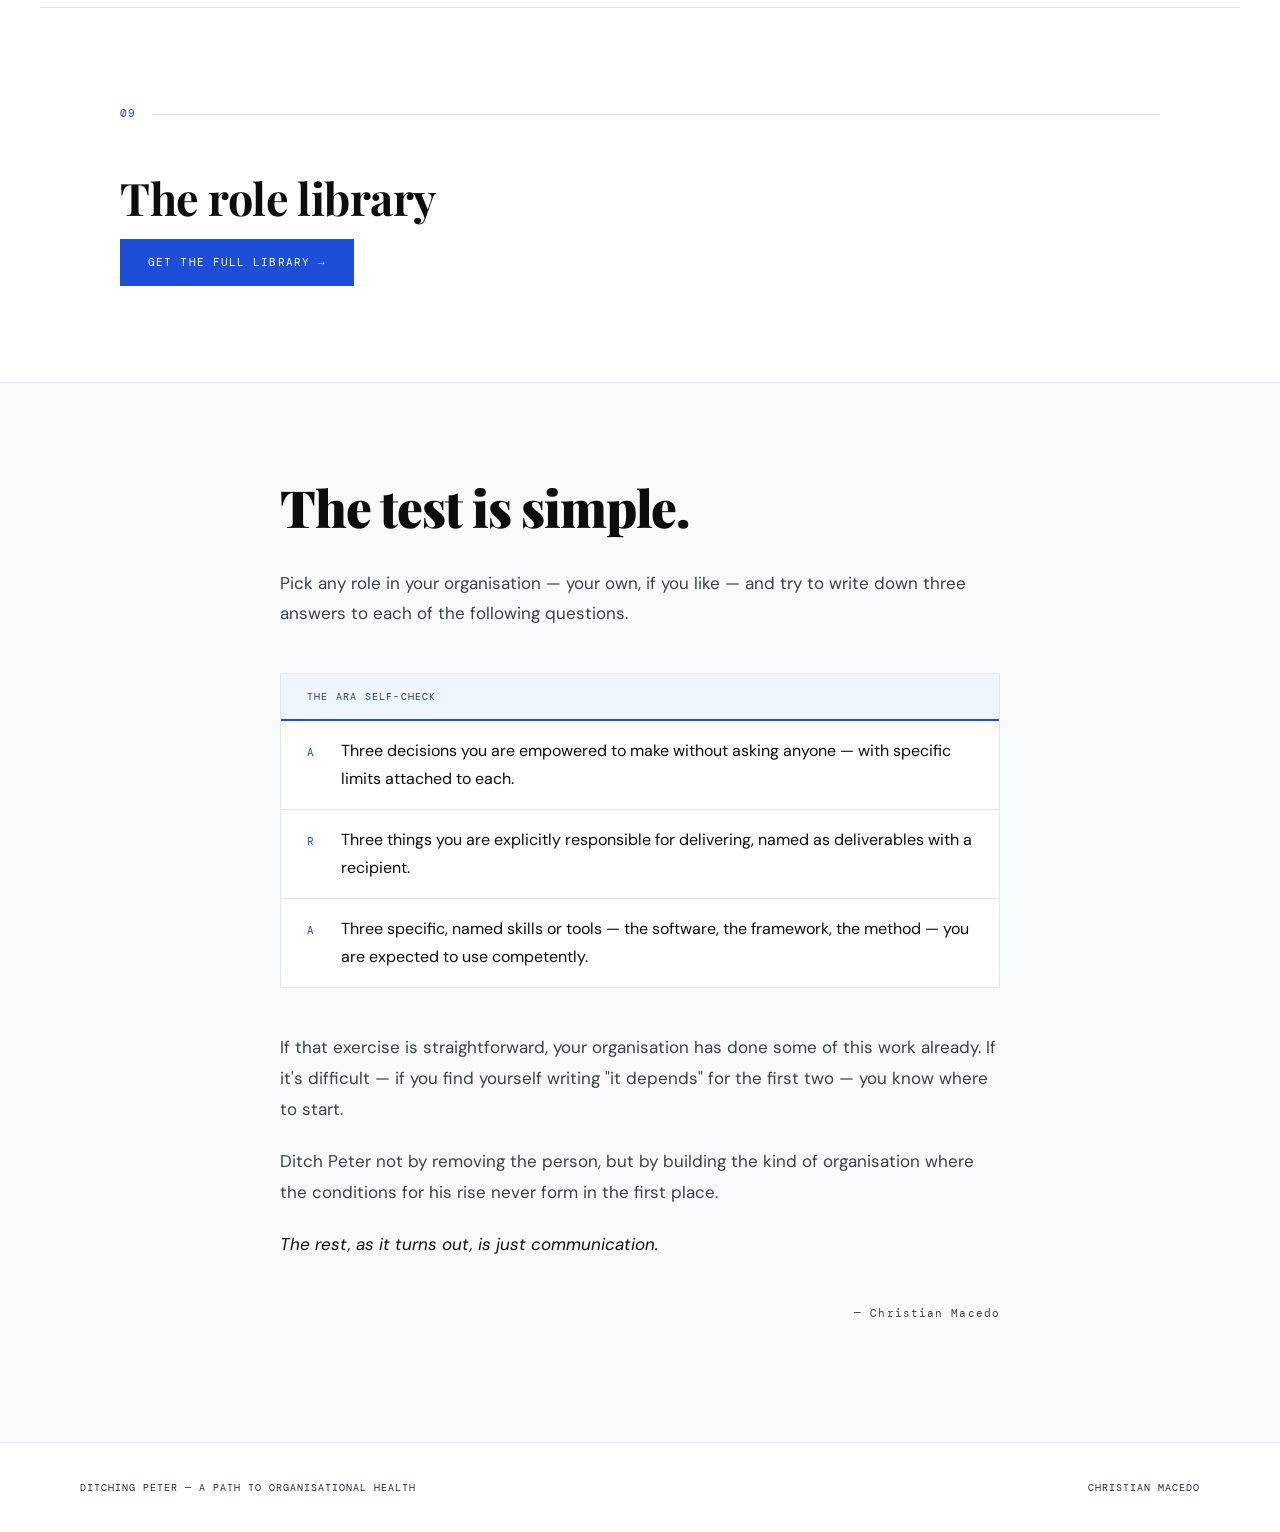
==== commit b5cb076c: "Move library prices onto one page. The pack contents and three licences now live on /full-library. T" ====
--- a/index.html
+++ b/index.html
@@ -7,17 +7,49 @@
     <link rel="icon" href="/favicon-32.png" sizes="32x32" type="image/png">
     <link rel="apple-touch-icon" href="/apple-touch-icon.png">
 <title>Ditching Peter — A Path to Organisational Health</title>
+<meta name="description" content="Authority, Responsibility, and Ability (ARA) — a framework for who can decide, what must be delivered, and which skills a role requires.">
 <link rel="canonical" href="https://ditchingpeter.com/">
-<meta name="description" content="Most workplace dysfunction is three gaps: who may decide, who must deliver, and what the job requires. ARA writes each role as a spec.">
+<link rel="describedby" href="https://ditchingpeter.com/llms.txt">
 <meta property="og:title" content="Ditching Peter — A Path to Organisational Health">
-<meta property="og:description" content="Most workplace dysfunction is three gaps: who may decide, who must deliver, and what the job requires. ARA writes each role as a spec.">
+<meta property="og:description" content="Authority, Responsibility, and Ability (ARA) — a framework for who can decide, what must be delivered, and which skills a role requires.">
 <meta property="og:url" content="https://ditchingpeter.com/">
 <meta property="og:type" content="website">
 <meta property="og:site_name" content="Ditching Peter">
 <meta property="og:locale" content="en_GB">
-<meta name="twitter:card" content="summary">
-<meta name="twitter:title" content="Ditching Peter — A Path to Organisational Health">
-<meta name="twitter:description" content="Most workplace dysfunction is three gaps: who may decide, who must deliver, and what the job requires. ARA writes each role as a spec.">
+<script type="application/ld+json">
+{
+  "@context": "https://schema.org",
+  "@graph": [
+    {
+      "@type": "Organization",
+      "@id": "https://ditchingpeter.com/#organization",
+      "name": "Ditching Peter",
+      "url": "https://ditchingpeter.com/",
+      "description": "Ditching Peter publishes ARA — Authority, Responsibility, and Ability — a framework for organisational health.",
+      "founder": {
+        "@type": "Person",
+        "name": "Christian Macedo",
+        "url": "https://ditchingpeter.com/about"
+      },
+      "logo": {
+        "@type": "ImageObject",
+        "url": "https://ditchingpeter.com/apple-touch-icon.png"
+      }
+    },
+    {
+      "@type": "WebSite",
+      "@id": "https://ditchingpeter.com/#website",
+      "name": "Ditching Peter",
+      "url": "https://ditchingpeter.com/",
+      "description": "ARA — Authority, Responsibility, Ability — a path to organisational health.",
+      "publisher": {
+        "@id": "https://ditchingpeter.com/#organization"
+      },
+      "inLanguage": "en-GB"
+    }
+  ]
+}
+</script>
 <link rel="preconnect" href="https://fonts.googleapis.com">
 <link rel="preconnect" href="https://fonts.gstatic.com" crossorigin>
 <link href="https://fonts.googleapis.com/css2?family=Playfair+Display:ital,wght@0,400;0,700;0,900;1,400;1,700&family=DM+Sans:ital,wght@0,300;0,400;0,500;1,300&family=DM+Mono:wght@400;500&display=swap" rel="stylesheet">
@@ -778,140 +810,6 @@
     footer { padding: 28px 24px; flex-direction: column; gap: 10px; text-align: center; }
   }
 </style>
-<script type="application/ld+json">
-{
-  "@context": "https://schema.org",
-  "@graph": [
-    {
-      "@type": "Organization",
-      "@id": "https://ditchingpeter.com/#organization",
-      "name": "Ditching Peter",
-      "url": "https://ditchingpeter.com/",
-      "description": "ARA (Authority, Responsibility, Ability) is a framework for writing roles so an organisation knows who may decide, what must be delivered, and what the job requires.",
-      "founder": {
-        "@type": "Person",
-        "name": "Christian Macedo",
-        "url": "https://ditchingpeter.com/about"
-      },
-      "logo": {
-        "@type": "ImageObject",
-        "url": "https://ditchingpeter.com/apple-touch-icon.png"
-      }
-    },
-    {
-      "@type": "WebSite",
-      "@id": "https://ditchingpeter.com/#website",
-      "name": "Ditching Peter",
-      "url": "https://ditchingpeter.com/",
-      "inLanguage": "en-GB",
-      "publisher": {
-        "@id": "https://ditchingpeter.com/#organization"
-      }
-    },
-    {
-      "@type": "Product",
-      "@id": "https://ditchingpeter.com/role-library#product",
-      "name": "ARA Role Library",
-      "description": "All 27 ARA role specs, 7 team structures with reporting and escalation charts, editable DOCX and Markdown files, a 77-page PDF, and JSON and AGENTS.md versions for agent builders. One-off purchase. Future updates included.",
-      "url": "https://ditchingpeter.com/role-library",
-      "brand": {
-        "@type": "Brand",
-        "name": "Ditching Peter"
-      },
-      "category": "Organisational role specifications",
-      "offers": [
-        {
-          "@type": "Offer",
-          "name": "Individual",
-          "url": "https://payhip.com/b/RGbfI",
-          "price": "19.00",
-          "priceCurrency": "GBP",
-          "priceValidUntil": "2026-10-28",
-          "availability": "https://schema.org/InStock",
-          "description": "One person. Launch price £19 until 28 October 2026, then £29. The pack includes JSON and AGENTS.md versions for agent builders.",
-          "seller": {
-            "@id": "https://ditchingpeter.com/#organization"
-          },
-          "priceSpecification": [
-            {
-              "@type": "UnitPriceSpecification",
-              "price": "19.00",
-              "priceCurrency": "GBP",
-              "validThrough": "2026-10-28",
-              "name": "Launch price"
-            },
-            {
-              "@type": "UnitPriceSpecification",
-              "price": "29.00",
-              "priceCurrency": "GBP",
-              "validFrom": "2026-10-29",
-              "name": "Standard price"
-            }
-          ]
-        },
-        {
-          "@type": "Offer",
-          "name": "Team, up to 25 people",
-          "url": "https://payhip.com/b/6LkoT",
-          "price": "69.00",
-          "priceCurrency": "GBP",
-          "priceValidUntil": "2026-10-28",
-          "availability": "https://schema.org/InStock",
-          "description": "One purchase for a team of up to 25 people. Launch price £69 until 28 October 2026, then £99. The pack includes JSON and AGENTS.md versions for agent builders.",
-          "seller": {
-            "@id": "https://ditchingpeter.com/#organization"
-          },
-          "priceSpecification": [
-            {
-              "@type": "UnitPriceSpecification",
-              "price": "69.00",
-              "priceCurrency": "GBP",
-              "validThrough": "2026-10-28",
-              "name": "Launch price"
-            },
-            {
-              "@type": "UnitPriceSpecification",
-              "price": "99.00",
-              "priceCurrency": "GBP",
-              "validFrom": "2026-10-29",
-              "name": "Standard price"
-            }
-          ]
-        },
-        {
-          "@type": "Offer",
-          "name": "Commercial licence",
-          "url": "https://payhip.com/b/Qd1Ko",
-          "price": "179.00",
-          "priceCurrency": "GBP",
-          "priceValidUntil": "2026-10-28",
-          "availability": "https://schema.org/InStock",
-          "description": "For use with clients, or inside a product you sell. Launch price £179 until 28 October 2026, then £249. The pack includes JSON and AGENTS.md versions for agent builders.",
-          "seller": {
-            "@id": "https://ditchingpeter.com/#organization"
-          },
-          "priceSpecification": [
-            {
-              "@type": "UnitPriceSpecification",
-              "price": "179.00",
-              "priceCurrency": "GBP",
-              "validThrough": "2026-10-28",
-              "name": "Launch price"
-            },
-            {
-              "@type": "UnitPriceSpecification",
-              "price": "249.00",
-              "priceCurrency": "GBP",
-              "validFrom": "2026-10-29",
-              "name": "Standard price"
-            }
-          ]
-        }
-      ]
-    }
-  ]
-}
-</script>
 </head>
 <body>
 
@@ -950,7 +848,7 @@
     <p class="hero-subtitle">Most workplace dysfunction comes down to three things: nobody knows who can decide what, nobody knows who is supposed to deliver what, and nobody knows what skills the job actually requires.</p>
     <div class="hero-actions">
       <a href="#framework" class="hero-cta">Read the framework ↓</a>
-      <a href="#library" class="hero-cta hero-cta-ghost">Get the full library</a>
+      <a href="/full-library" class="hero-cta hero-cta-ghost">Get the full library →</a>
     </div>
   </div>
   <div class="hero-diagram">
@@ -1374,38 +1272,13 @@
   </p>
 </section>
 
-<!-- LIBRARY -->
 <section id="library">
   <div class="section-header reveal">
     <span class="section-num">09</span>
     <div class="section-rule"></div>
   </div>
-  <h2 class="section-title reveal">Get the full library</h2>
-  <p class="section-intro reveal">Nine roles are free to read: Sales Director, Sales Executive, Customer Success Manager, Product Manager, Project Manager, Engineering Manager, Software Engineer, HR Business Partner, and Marketing Manager. The full library is all 27 roles, 7 team structures with reporting and escalation charts, editable DOCX/MD files, a 77-page PDF, and JSON + AGENTS.md agent versions. One-off purchase. Future updates included. Prices rise as the library grows.</p>
-  <div class="price-grid reveal">
-    <div class="price-card">
-      <div class="price-name">Individual</div>
-      <div class="price-now">£19</div>
-      <div class="price-was">Launch price until 28 Oct 2026.<br>Then £29.</div>
-      <p>One person. The full library, as described above.</p>
-      <a class="hero-cta" href="https://payhip.com/b/RGbfI" target="_blank" rel="noopener noreferrer">Buy individual</a>
-    </div>
-    <div class="price-card">
-      <div class="price-name">Team</div>
-      <div class="price-now">£69</div>
-      <div class="price-was">Launch price until 28 Oct 2026.<br>Then £99. Up to 25 people.</div>
-      <p>One purchase for a team of up to 25. Same library, same future updates.</p>
-      <a class="hero-cta" href="https://payhip.com/b/6LkoT" target="_blank" rel="noopener noreferrer">Buy for a team</a>
-    </div>
-    <div class="price-card">
-      <div class="price-name">Commercial licence</div>
-      <div class="price-now">£179</div>
-      <div class="price-was">Launch price until 28 Oct 2026.<br>Then £249.</div>
-      <p>For use with clients, or inside a product you sell. Includes the machine-readable agent versions.</p>
-      <a class="hero-cta" href="https://payhip.com/b/Qd1Ko" target="_blank" rel="noopener noreferrer">Buy commercial</a>
-    </div>
-  </div>
-  <p class="reveal" style="margin-top:28px;"><a href="/role-library" style="color:var(--accent);">Read the free sample →</a></p>
+  <h2 class="section-title reveal">The role library</h2>
+  <p class="reveal"><a href="/full-library" class="hero-cta">Get the full library →</a></p>
 </section>
 
 <!-- CONCLUSION -->
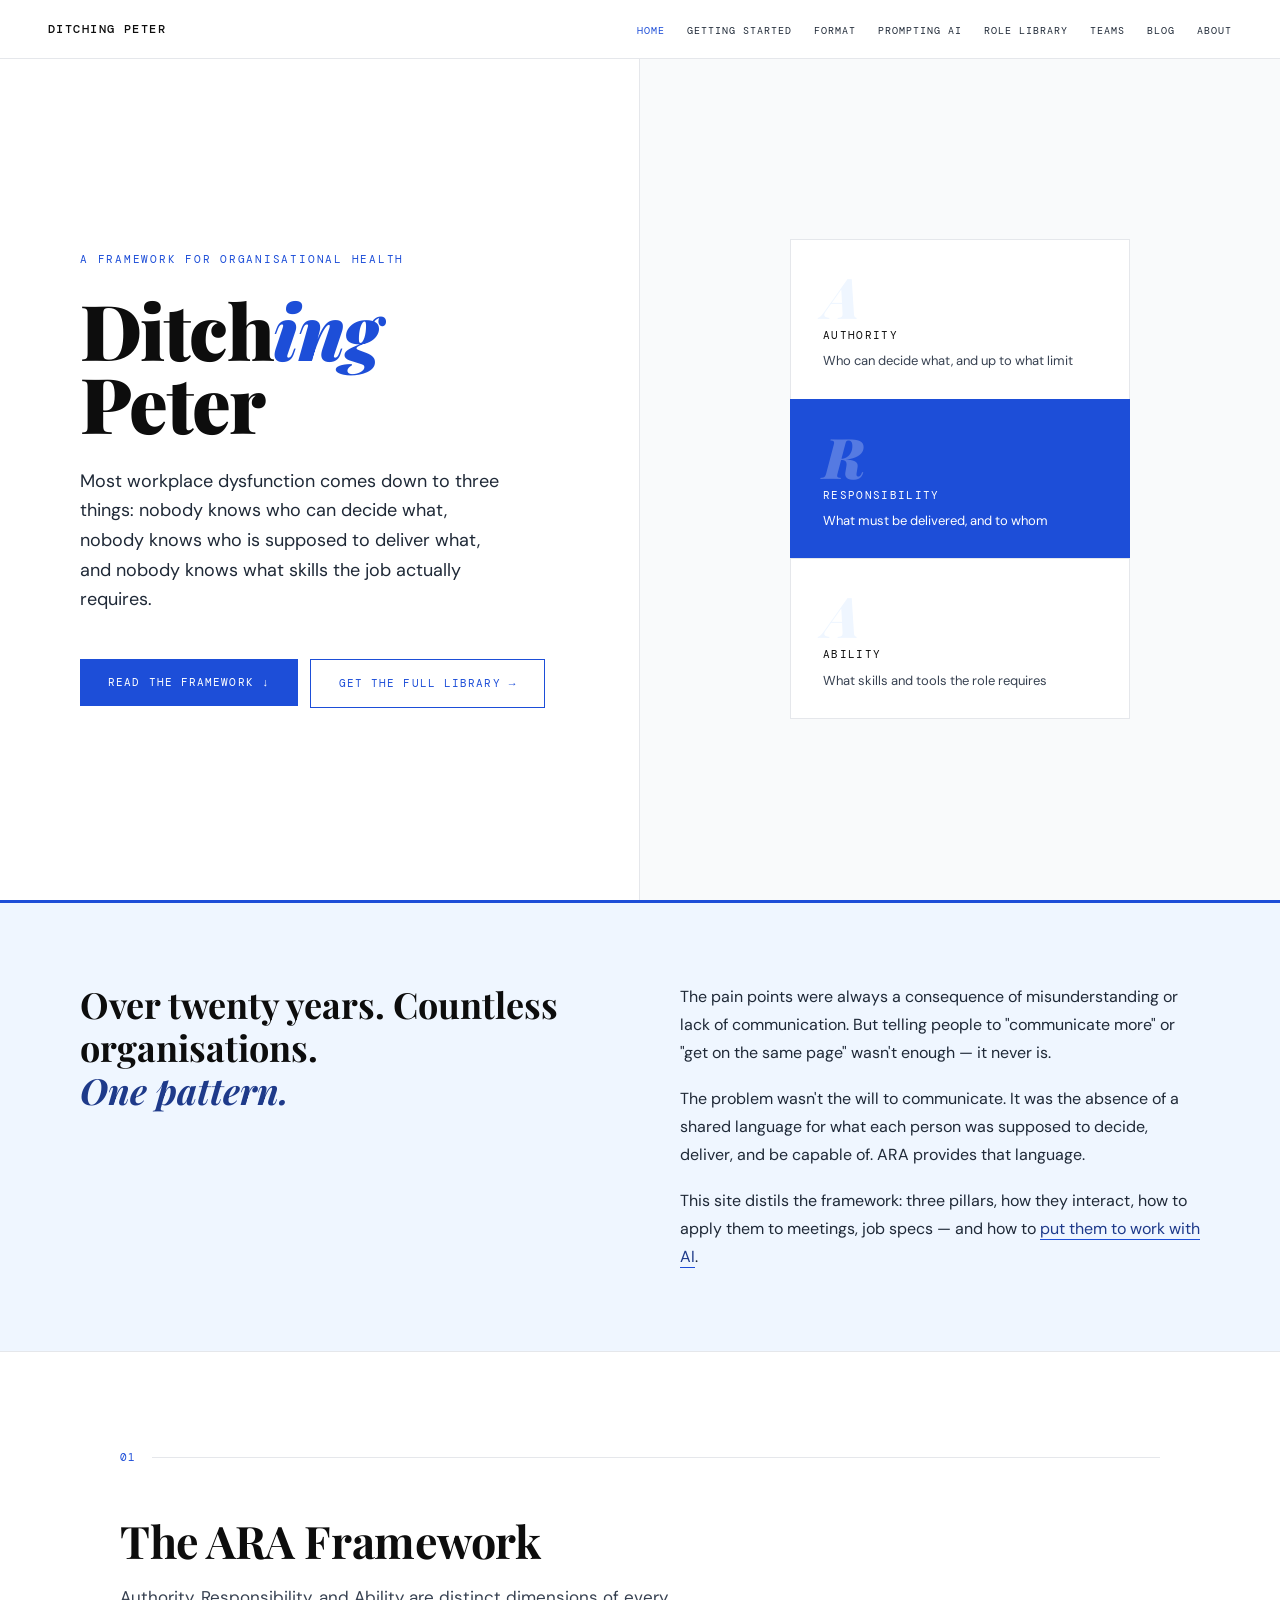
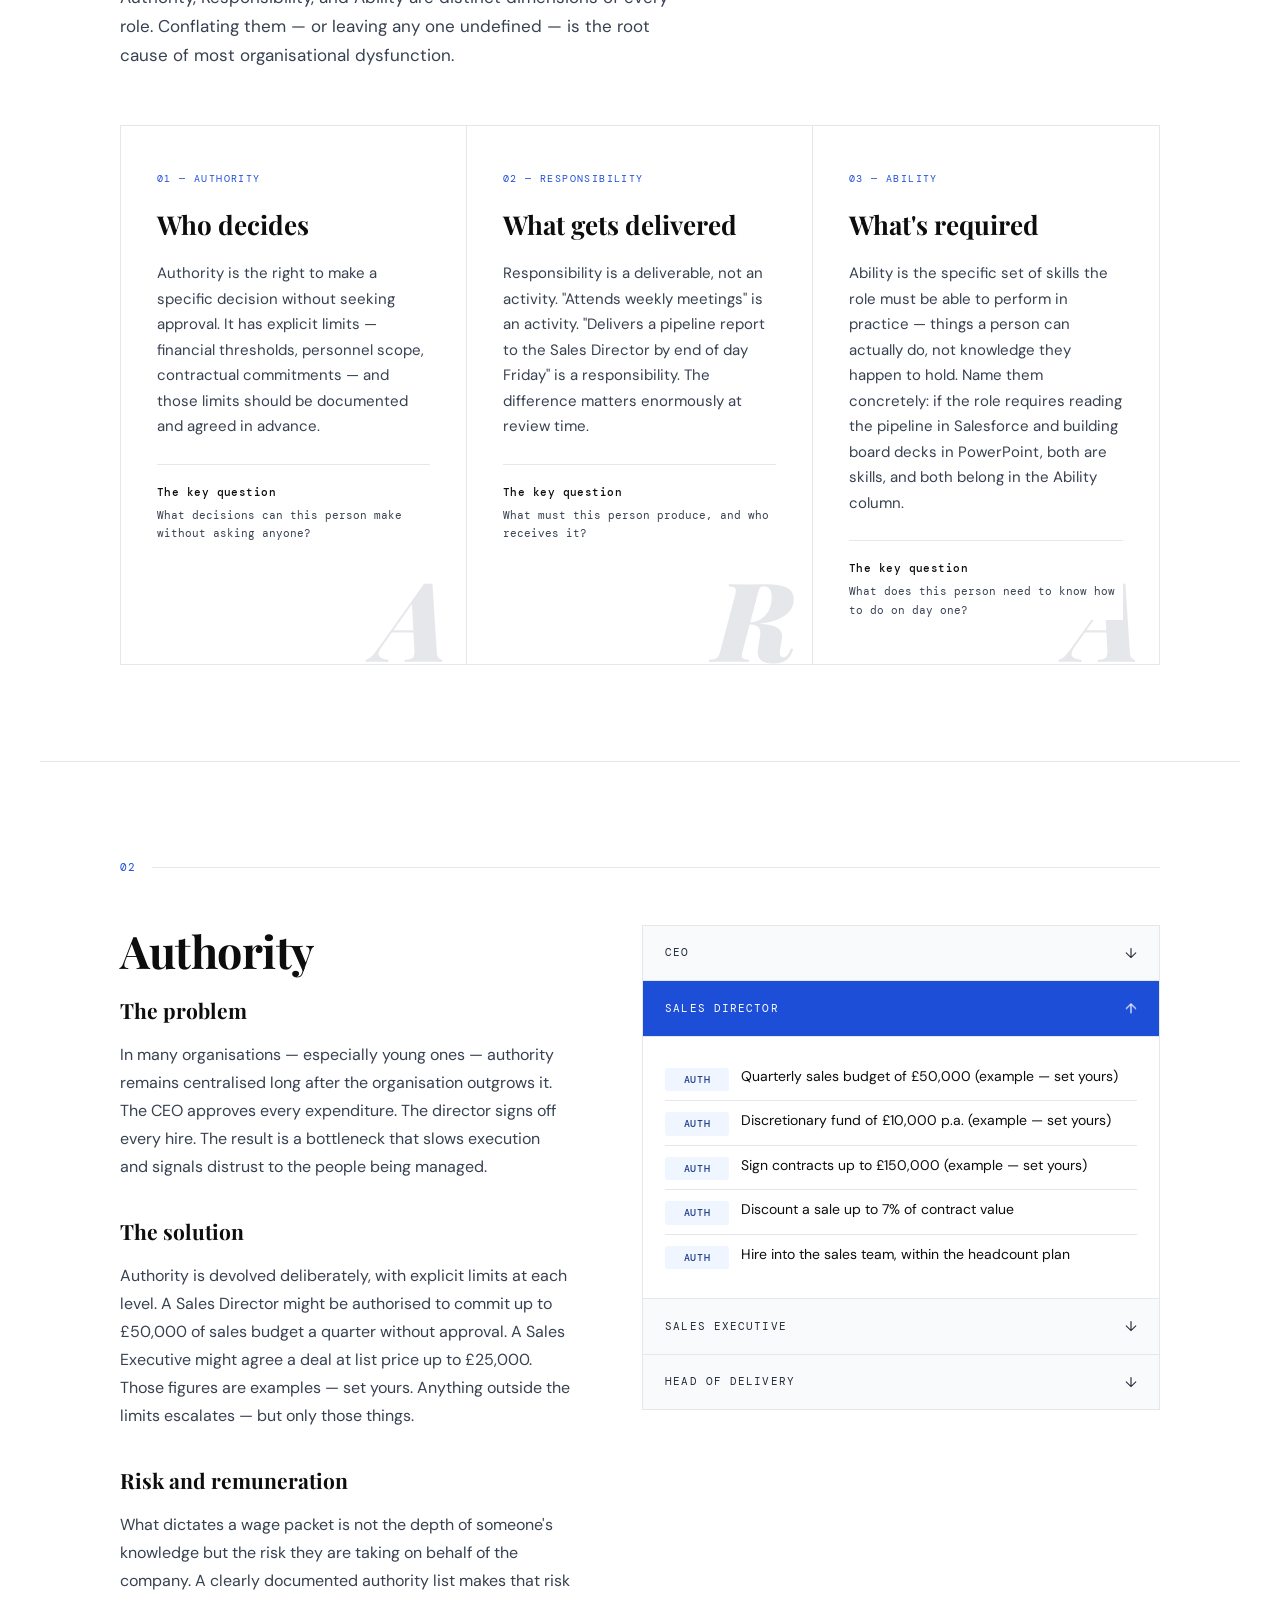
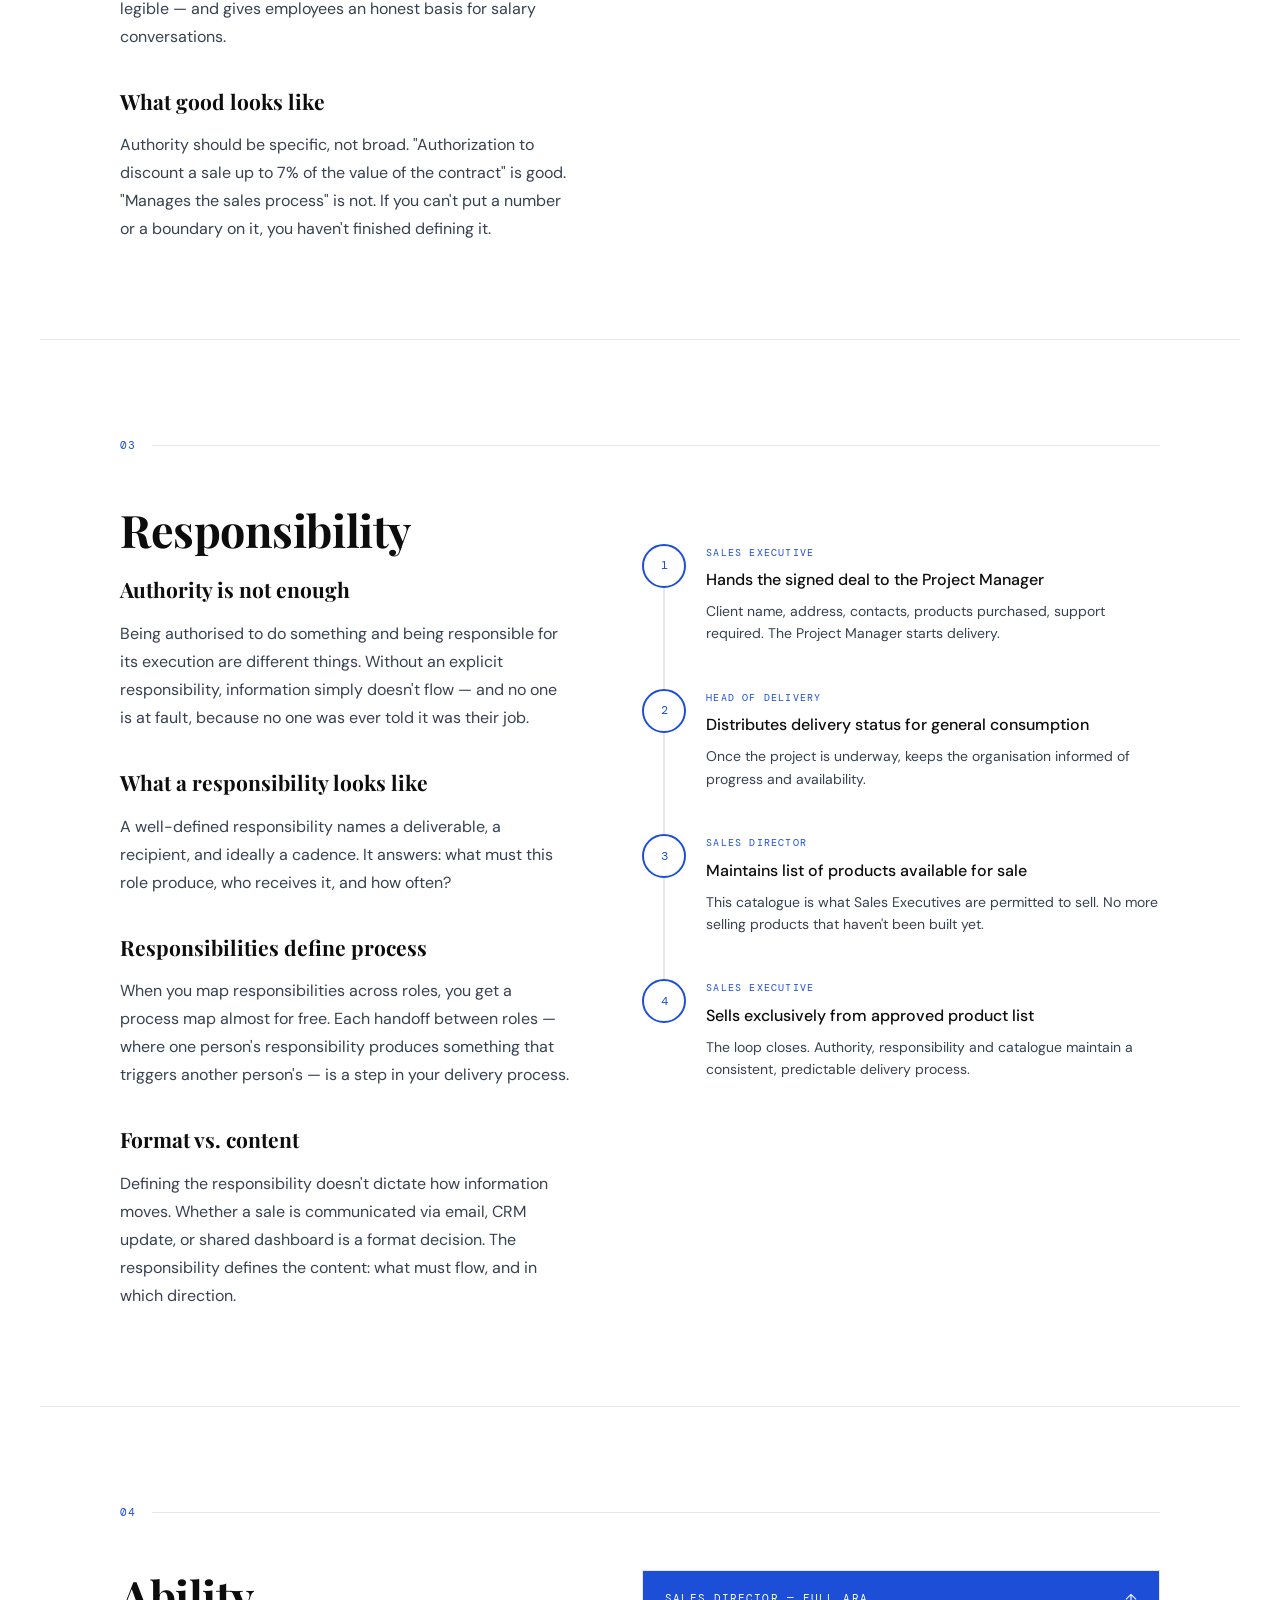
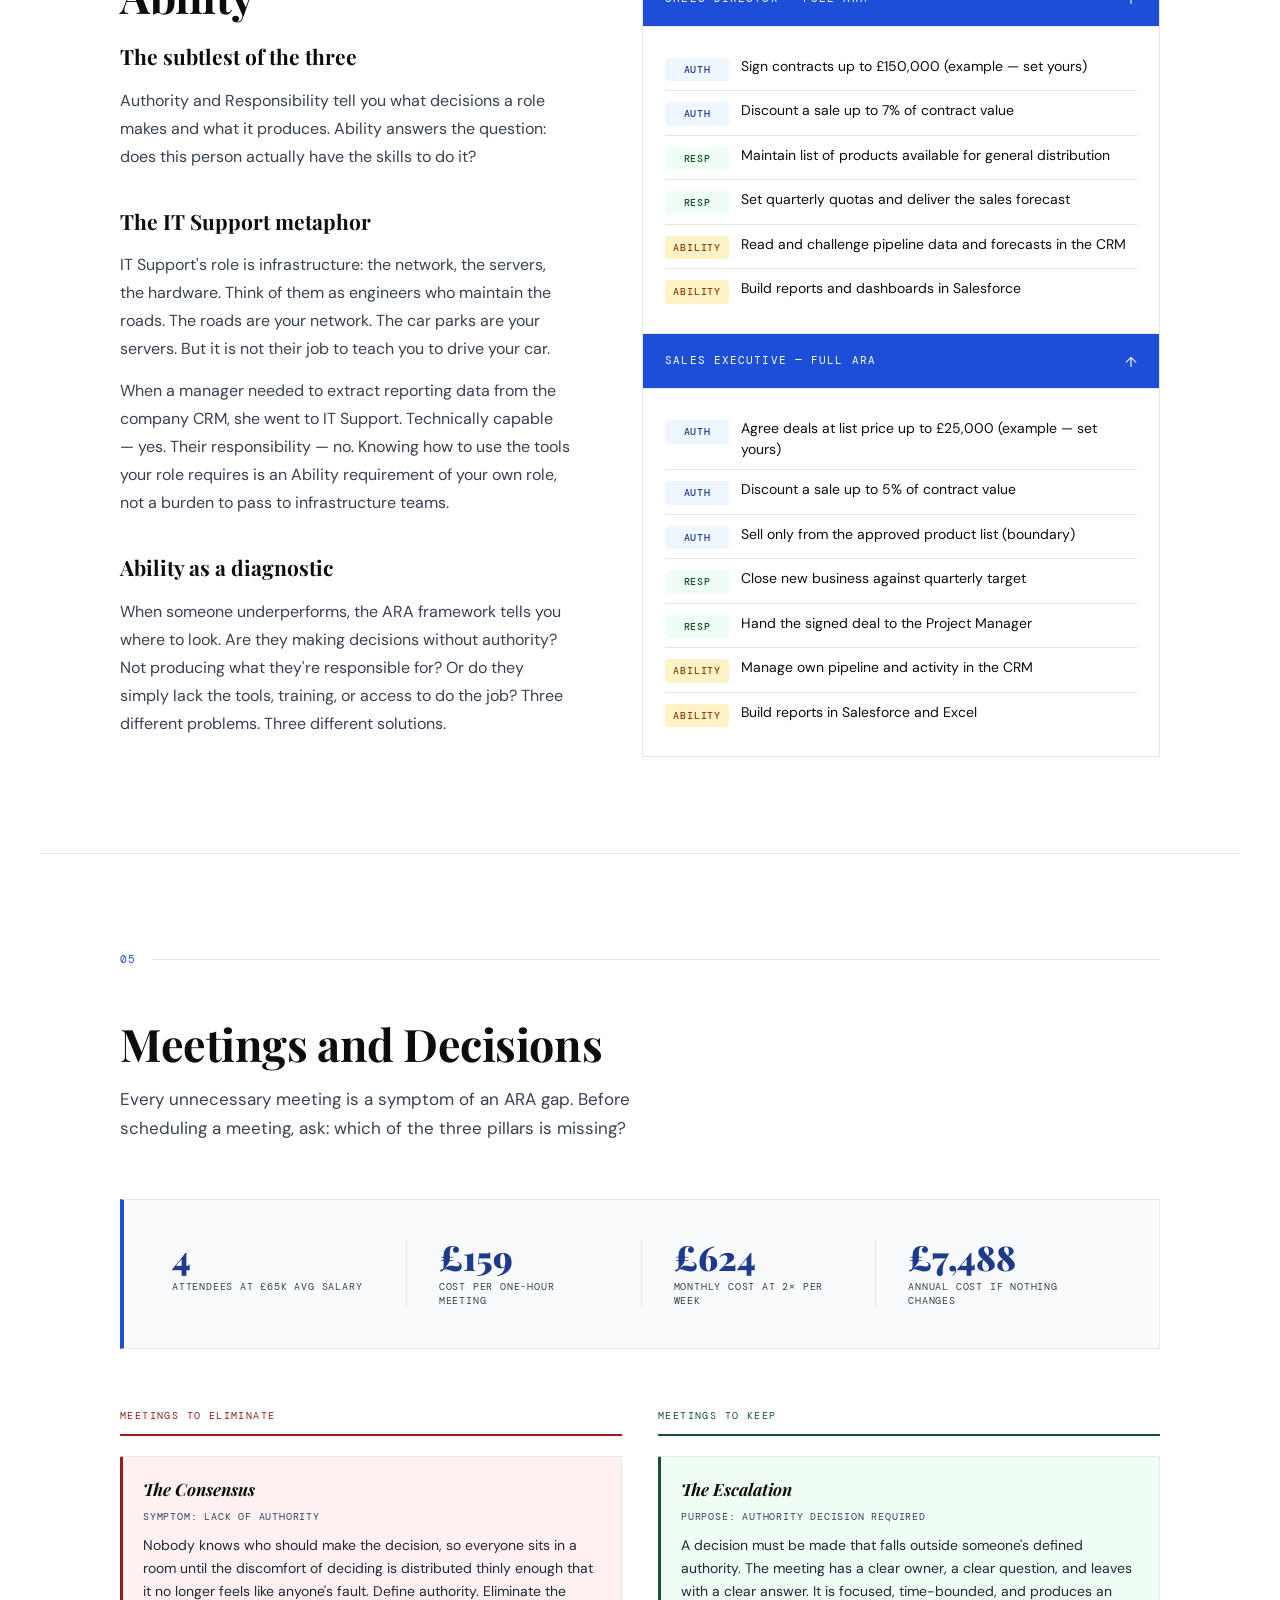
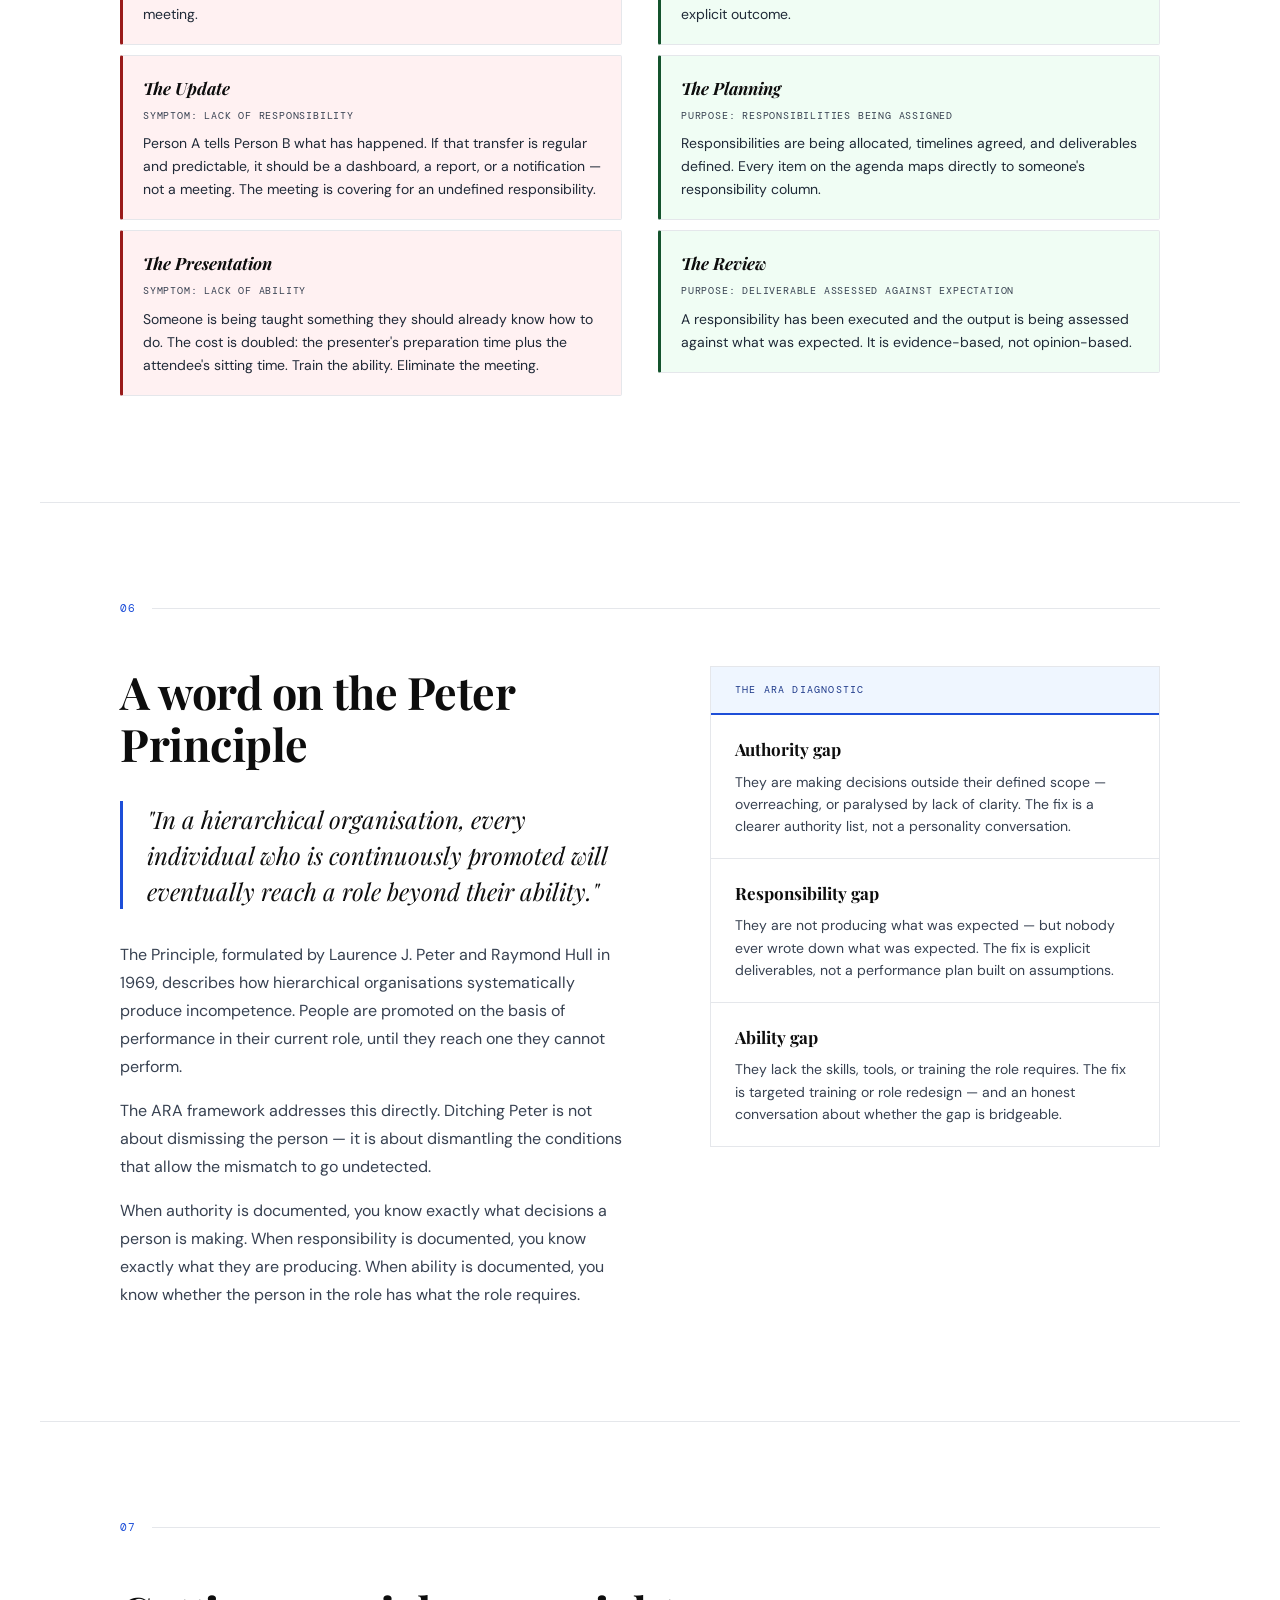
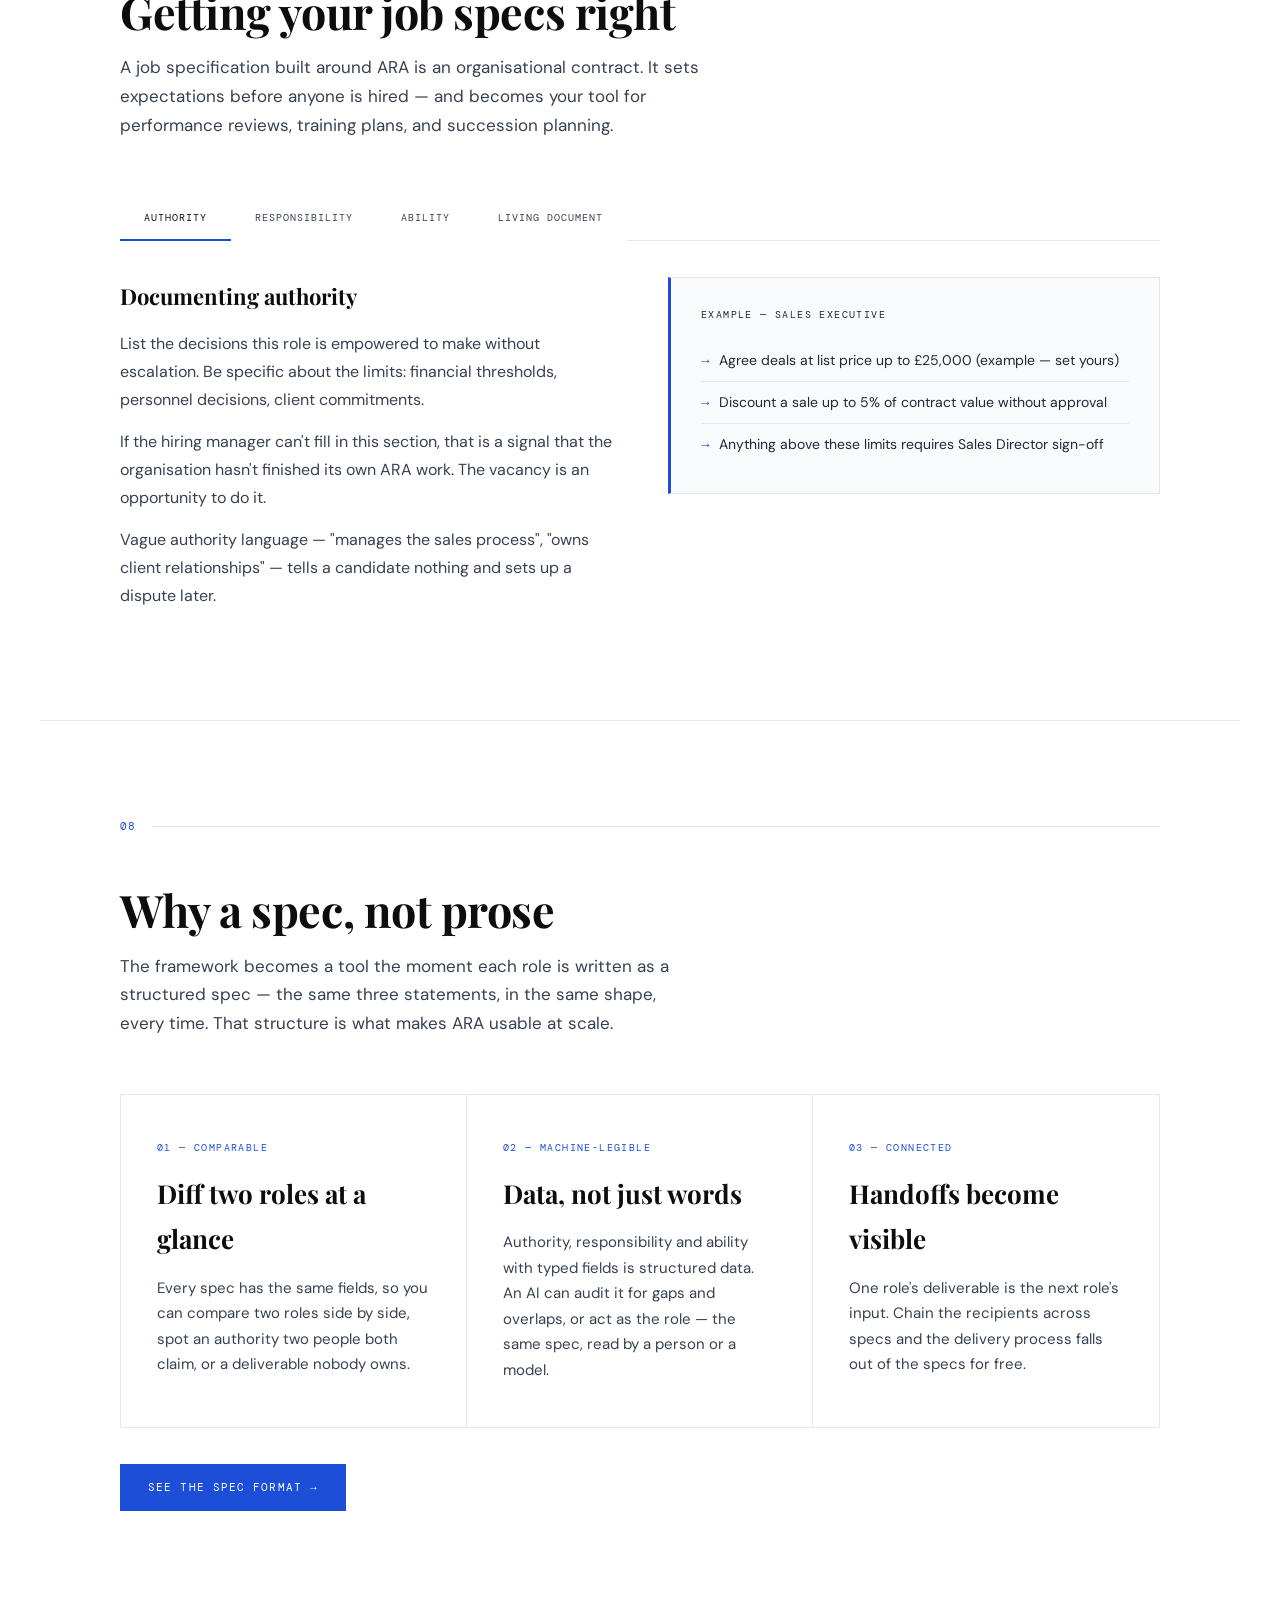
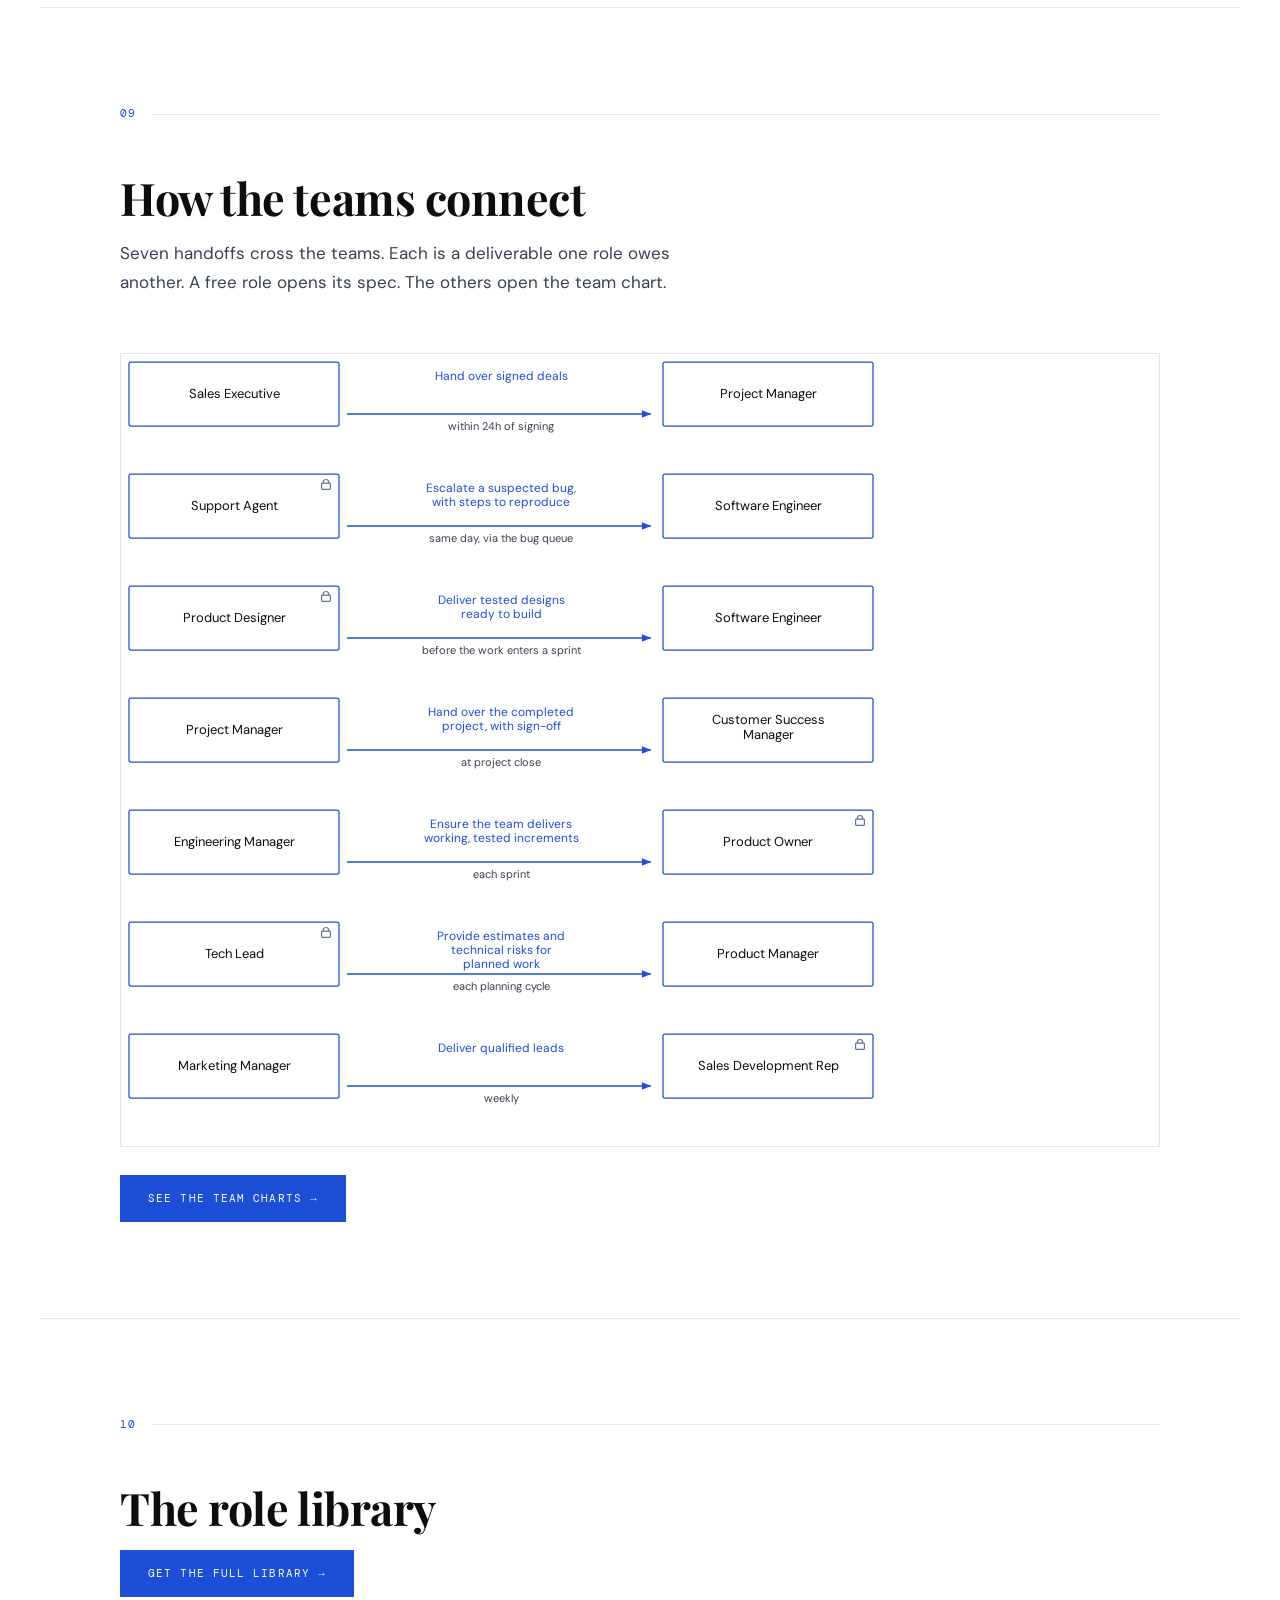
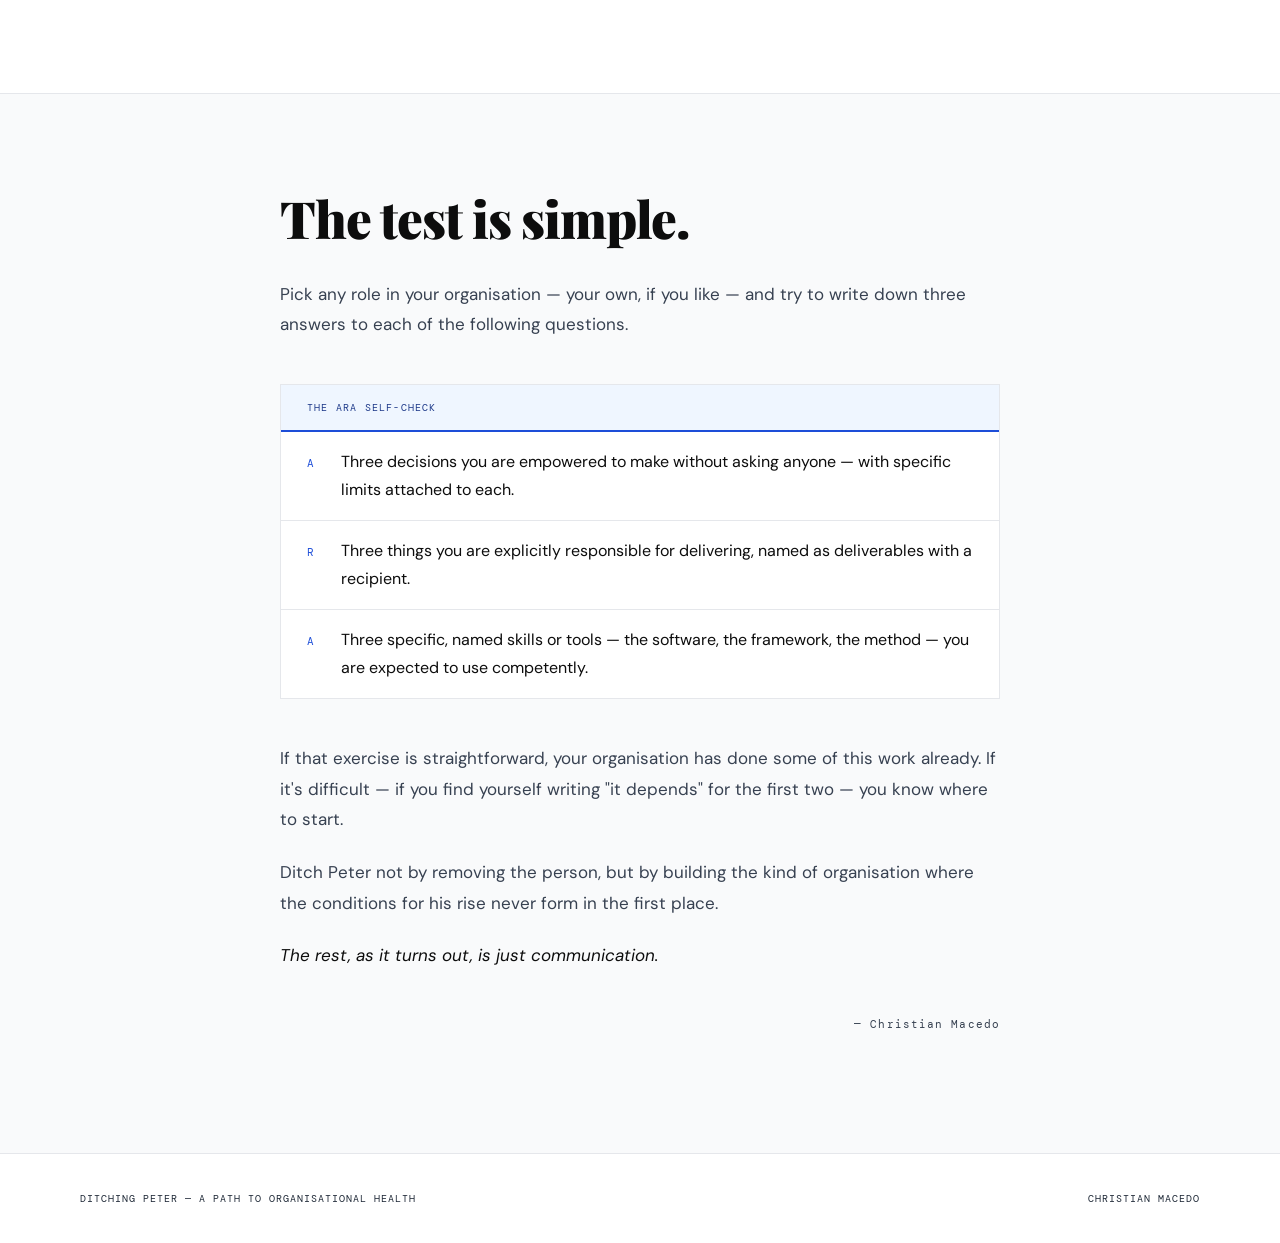
==== commit 791e883b: "Add team charts and group the library by team. Reporting lines and escalation paths come from the pa" ====
--- a/index.html
+++ b/index.html
@@ -314,6 +314,12 @@
     color: var(--muted); font-size: 17px;
     max-width: 580px; margin-bottom: 56px; line-height: 1.7;
   }
+  .org-scroll {
+    overflow-x: auto; max-width: 100%;
+    border: 1px solid var(--rule); background: #fff;
+    -webkit-overflow-scrolling: touch;
+  }
+  .org-scroll svg { display: block; }
 
   /* ── INTRO STRIP ── */
   .intro-strip {
@@ -822,6 +828,7 @@
       <li><a href="/format">Format</a></li>
       <li><a href="/prompting-ai">Prompting AI</a></li>
       <li><a href="/role-library">Role Library</a></li>
+      <li><a href="/teams">Teams</a></li>
       <li><a href="/blog">Blog</a></li>
       <li><a href="/about">About</a></li>
     </ul>
@@ -835,6 +842,7 @@
     <a href="/format" onclick="closeNav()">Format</a>
     <a href="/prompting-ai" onclick="closeNav()">Prompting AI</a>
     <a href="/role-library" onclick="closeNav()">Role Library</a>
+    <a href="/teams" onclick="closeNav()">Teams</a>
     <a href="/blog" onclick="closeNav()">Blog</a>
     <a href="/about" onclick="closeNav()">About</a>
   </div>
@@ -1272,9 +1280,22 @@
   </p>
 </section>
 
+<section id="teams">
+  <div class="section-header reveal">
+    <span class="section-num">09</span>
+    <div class="section-rule"></div>
+  </div>
+  <h2 class="section-title reveal">How the teams connect</h2>
+  <p class="section-intro reveal">Seven handoffs cross the teams. Each is a deliverable one role owes another. A free role opens its spec. The others open the team chart.</p>
+  <div id="team-connect" class="reveal"></div>
+  <p class="reveal" style="margin-top:28px;">
+    <a href="/teams" class="hero-cta" style="align-self:flex-start;">See the team charts →</a>
+  </p>
+</section>
+
 <section id="library">
   <div class="section-header reveal">
-    <span class="section-num">09</span>
+    <span class="section-num">10</span>
     <div class="section-rule"></div>
   </div>
   <h2 class="section-title reveal">The role library</h2>
@@ -1340,5 +1361,6 @@
     document.getElementById('navDrawer').classList.remove('open');
   }
 </script>
+<script src="/teams.js"></script>
 </body>
 </html>
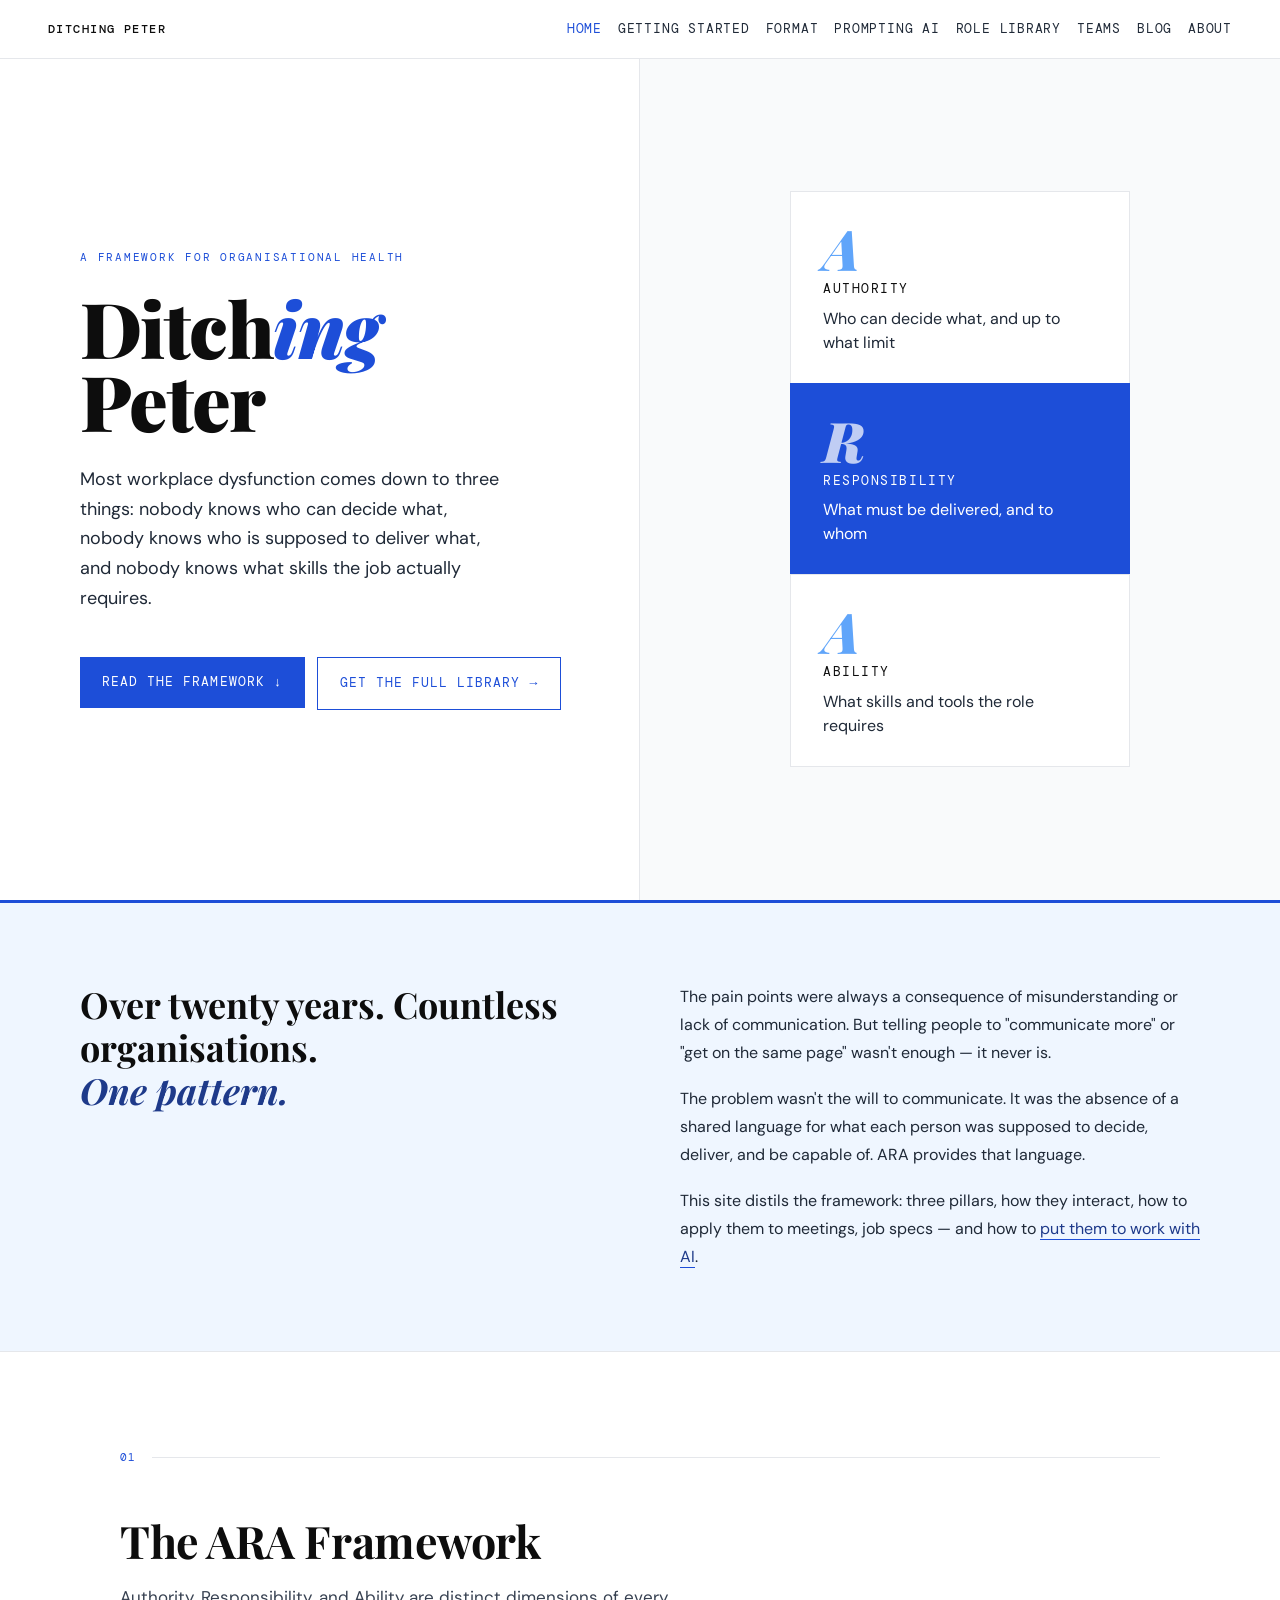
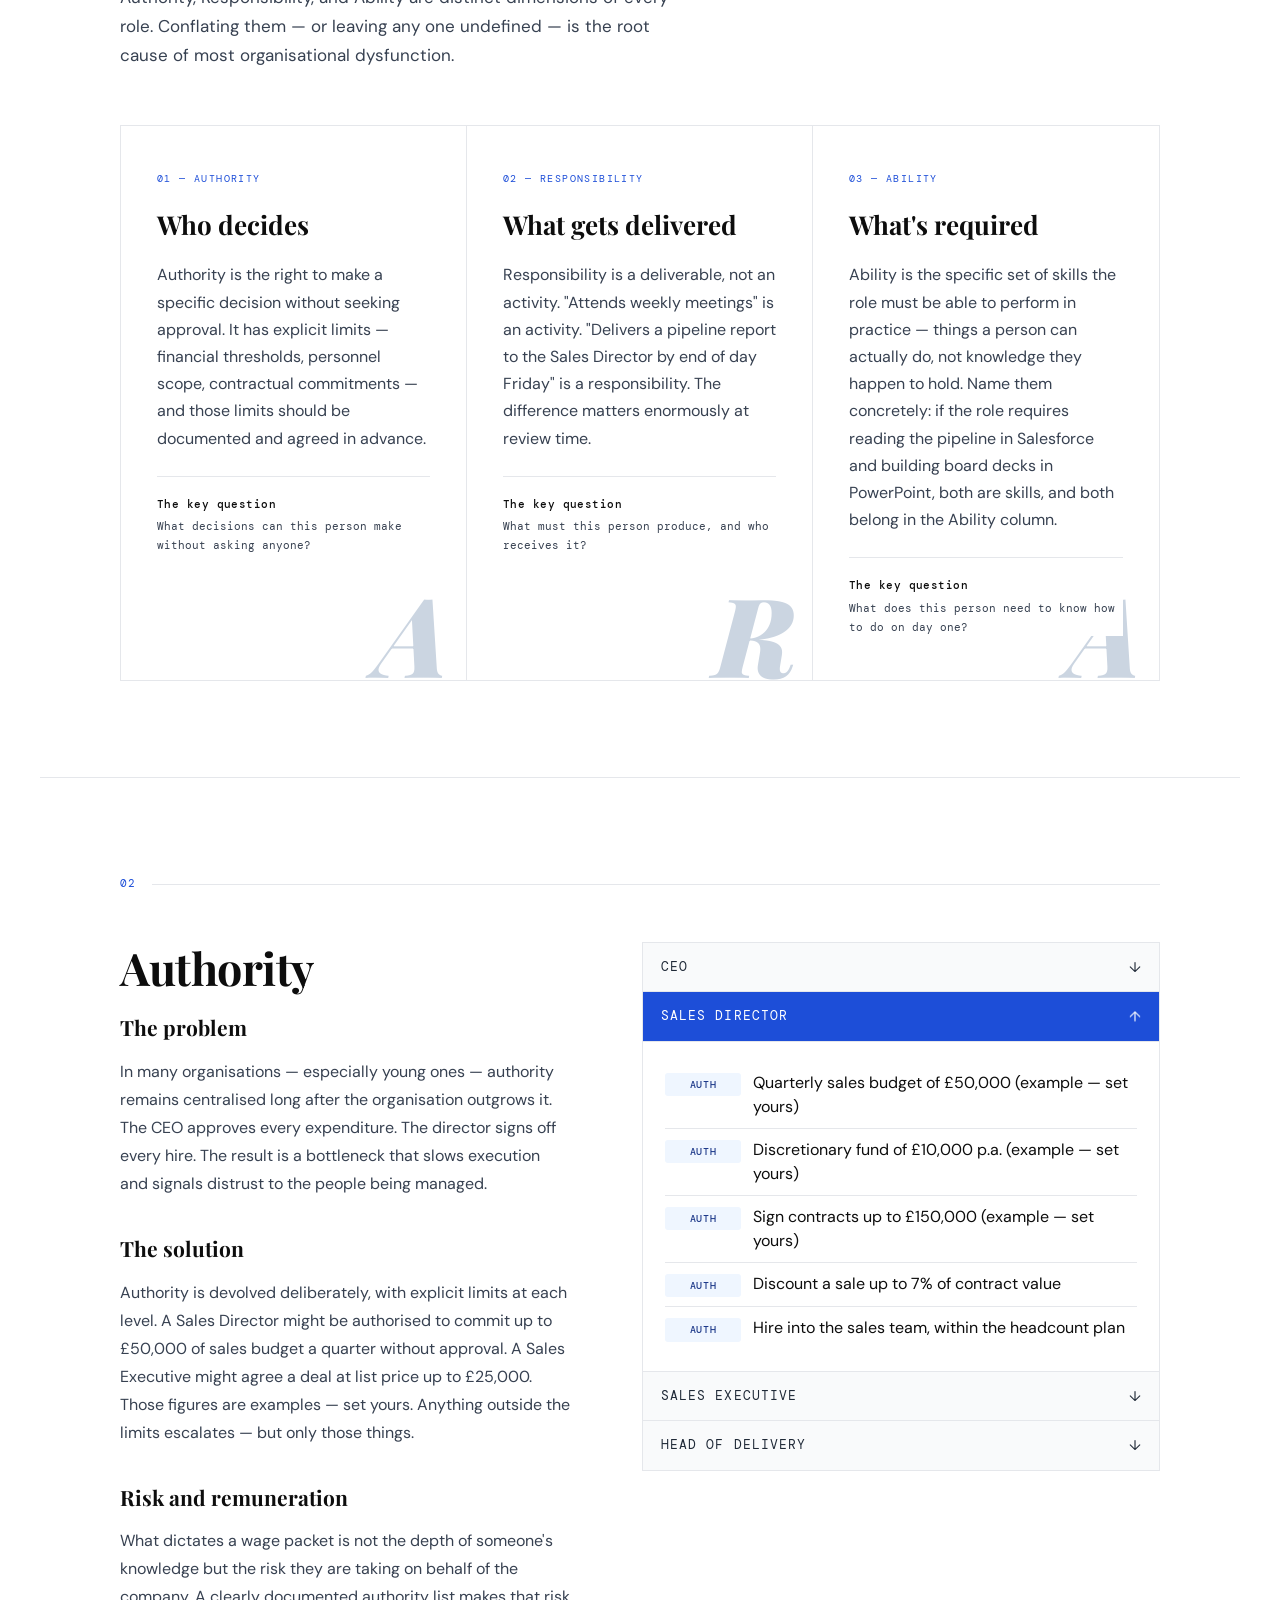
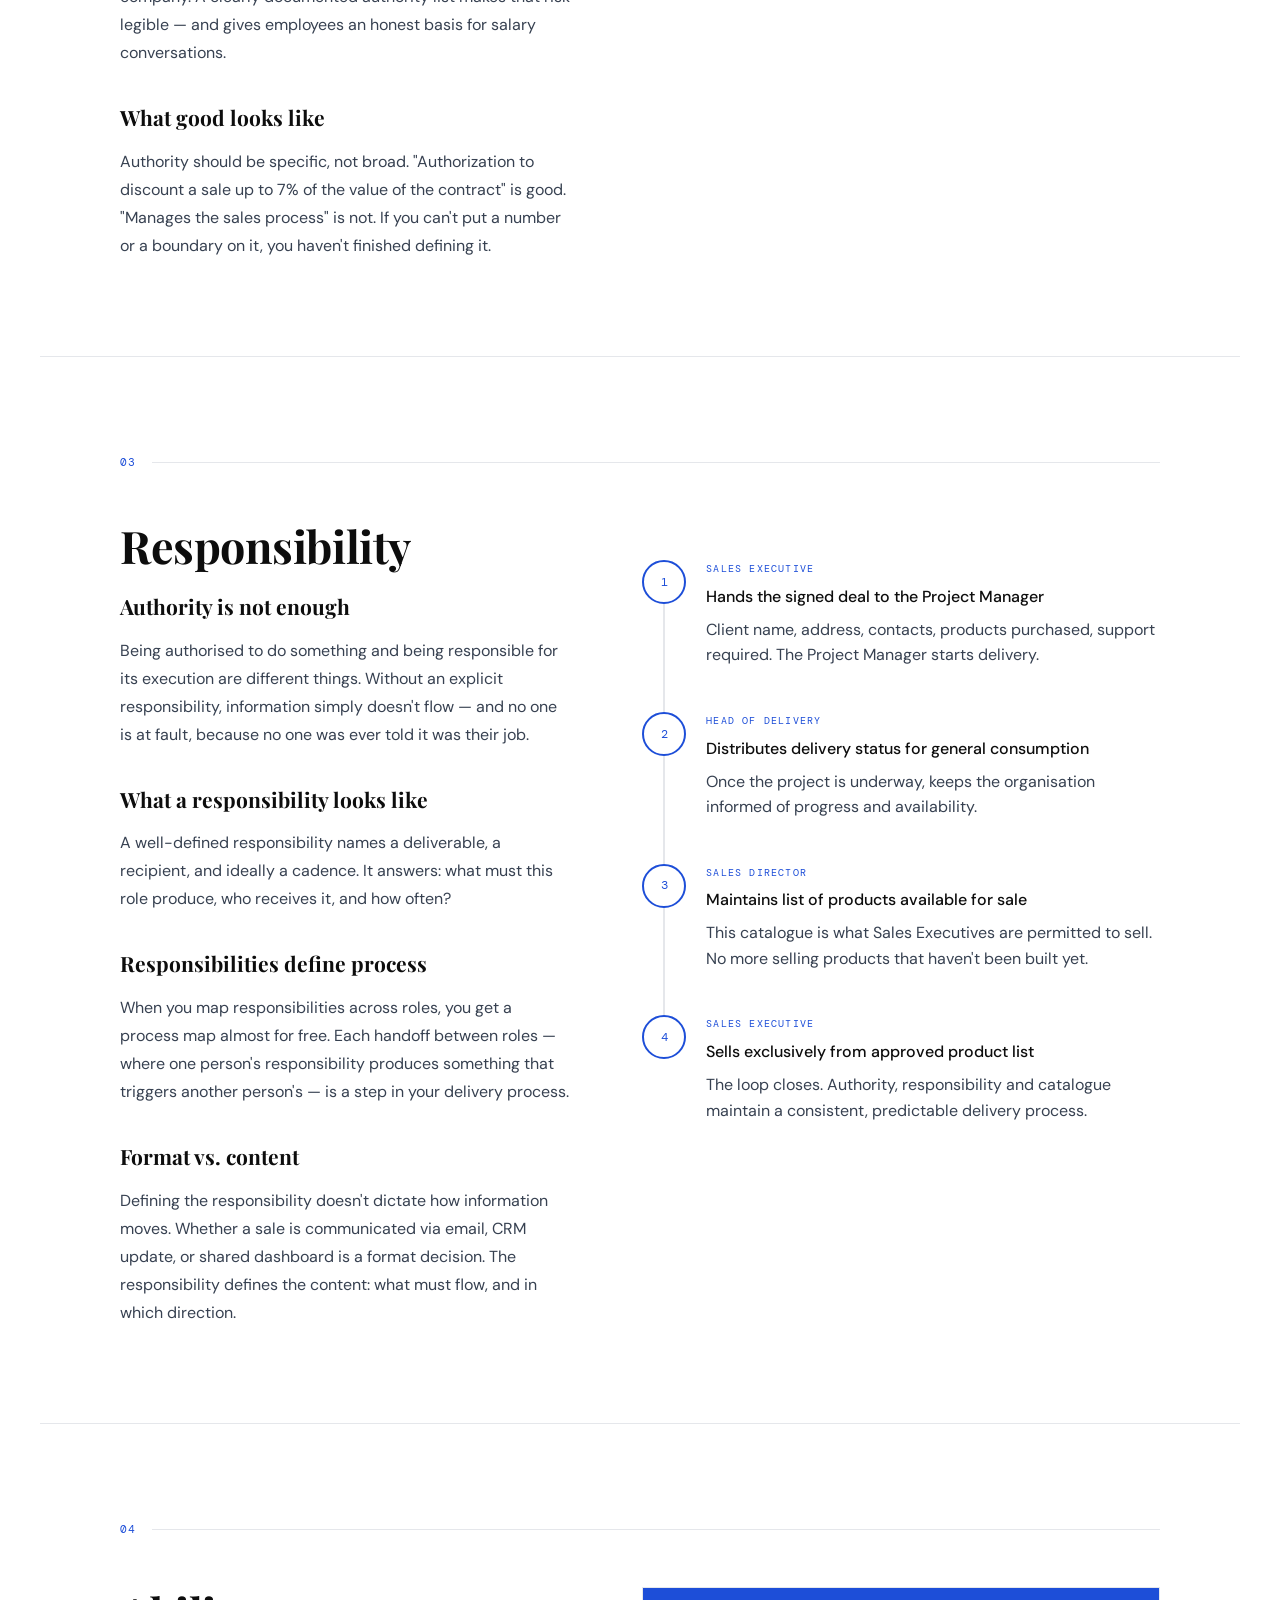
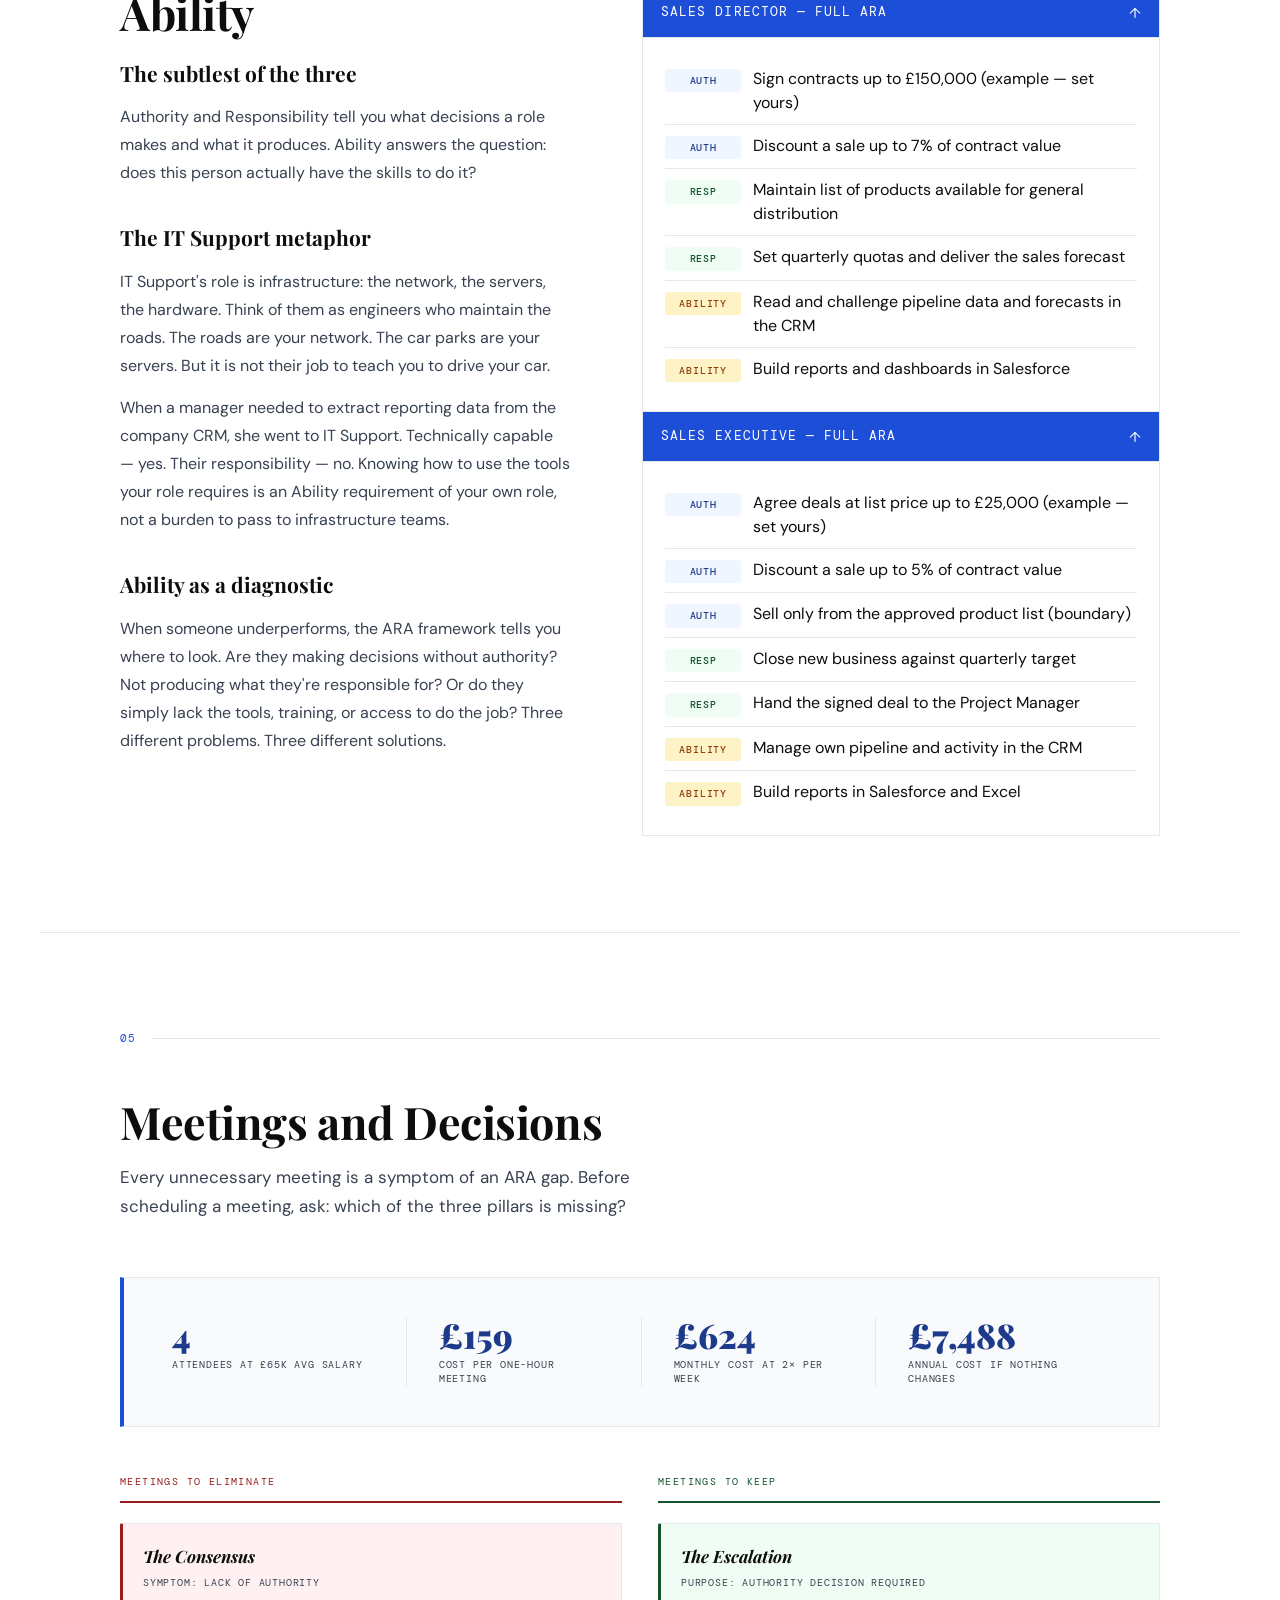
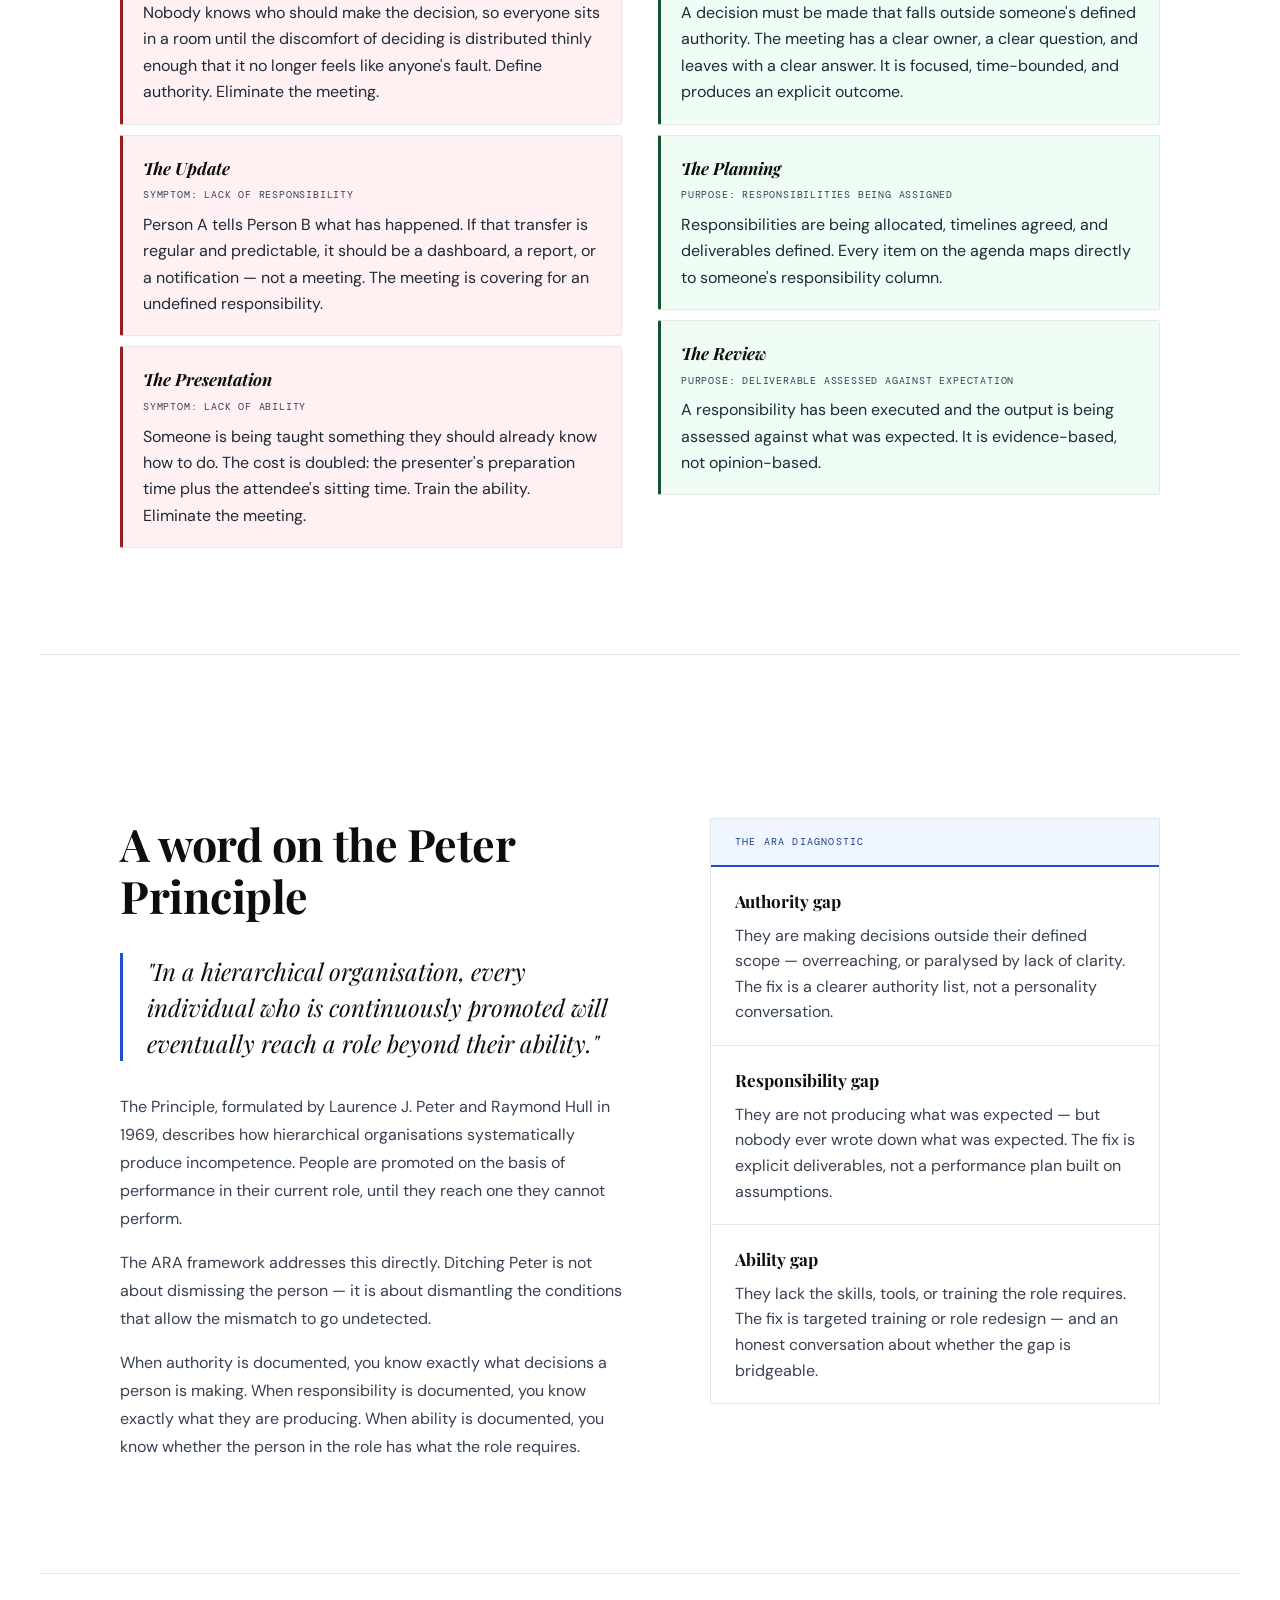
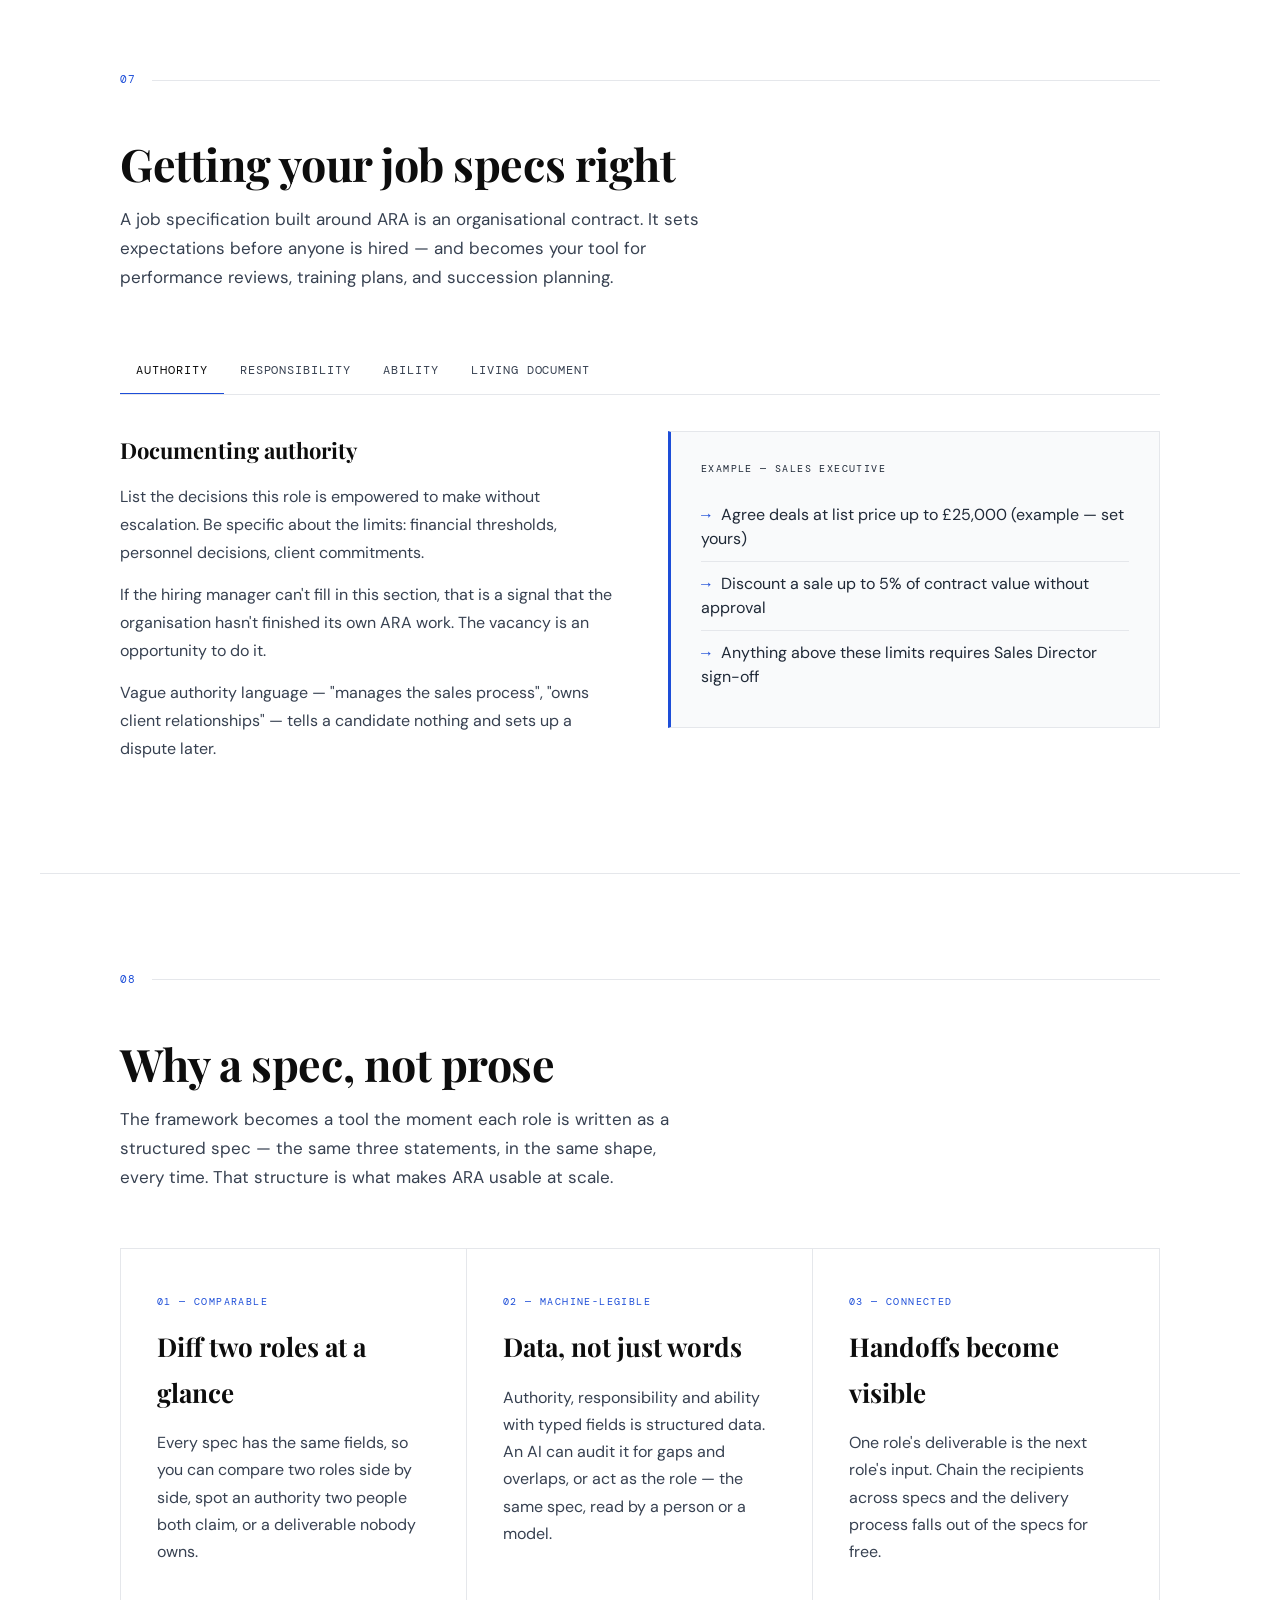
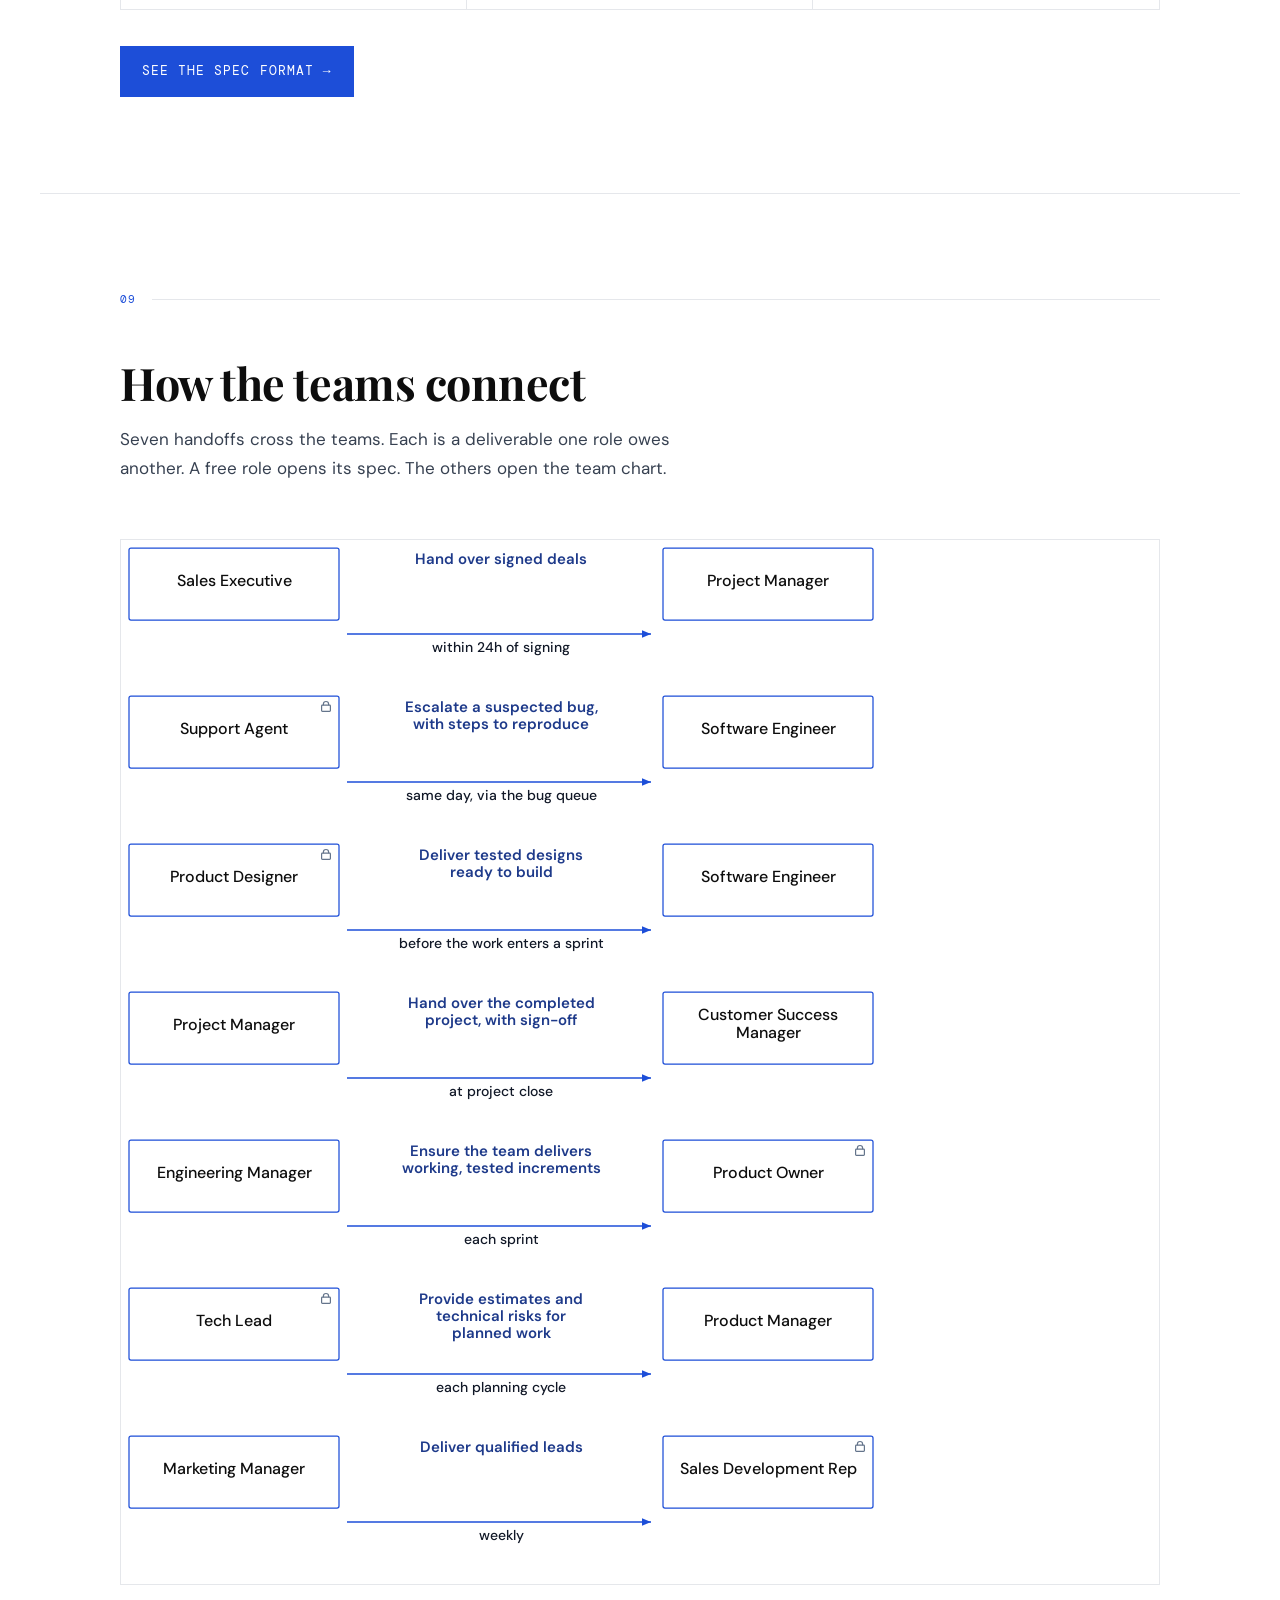
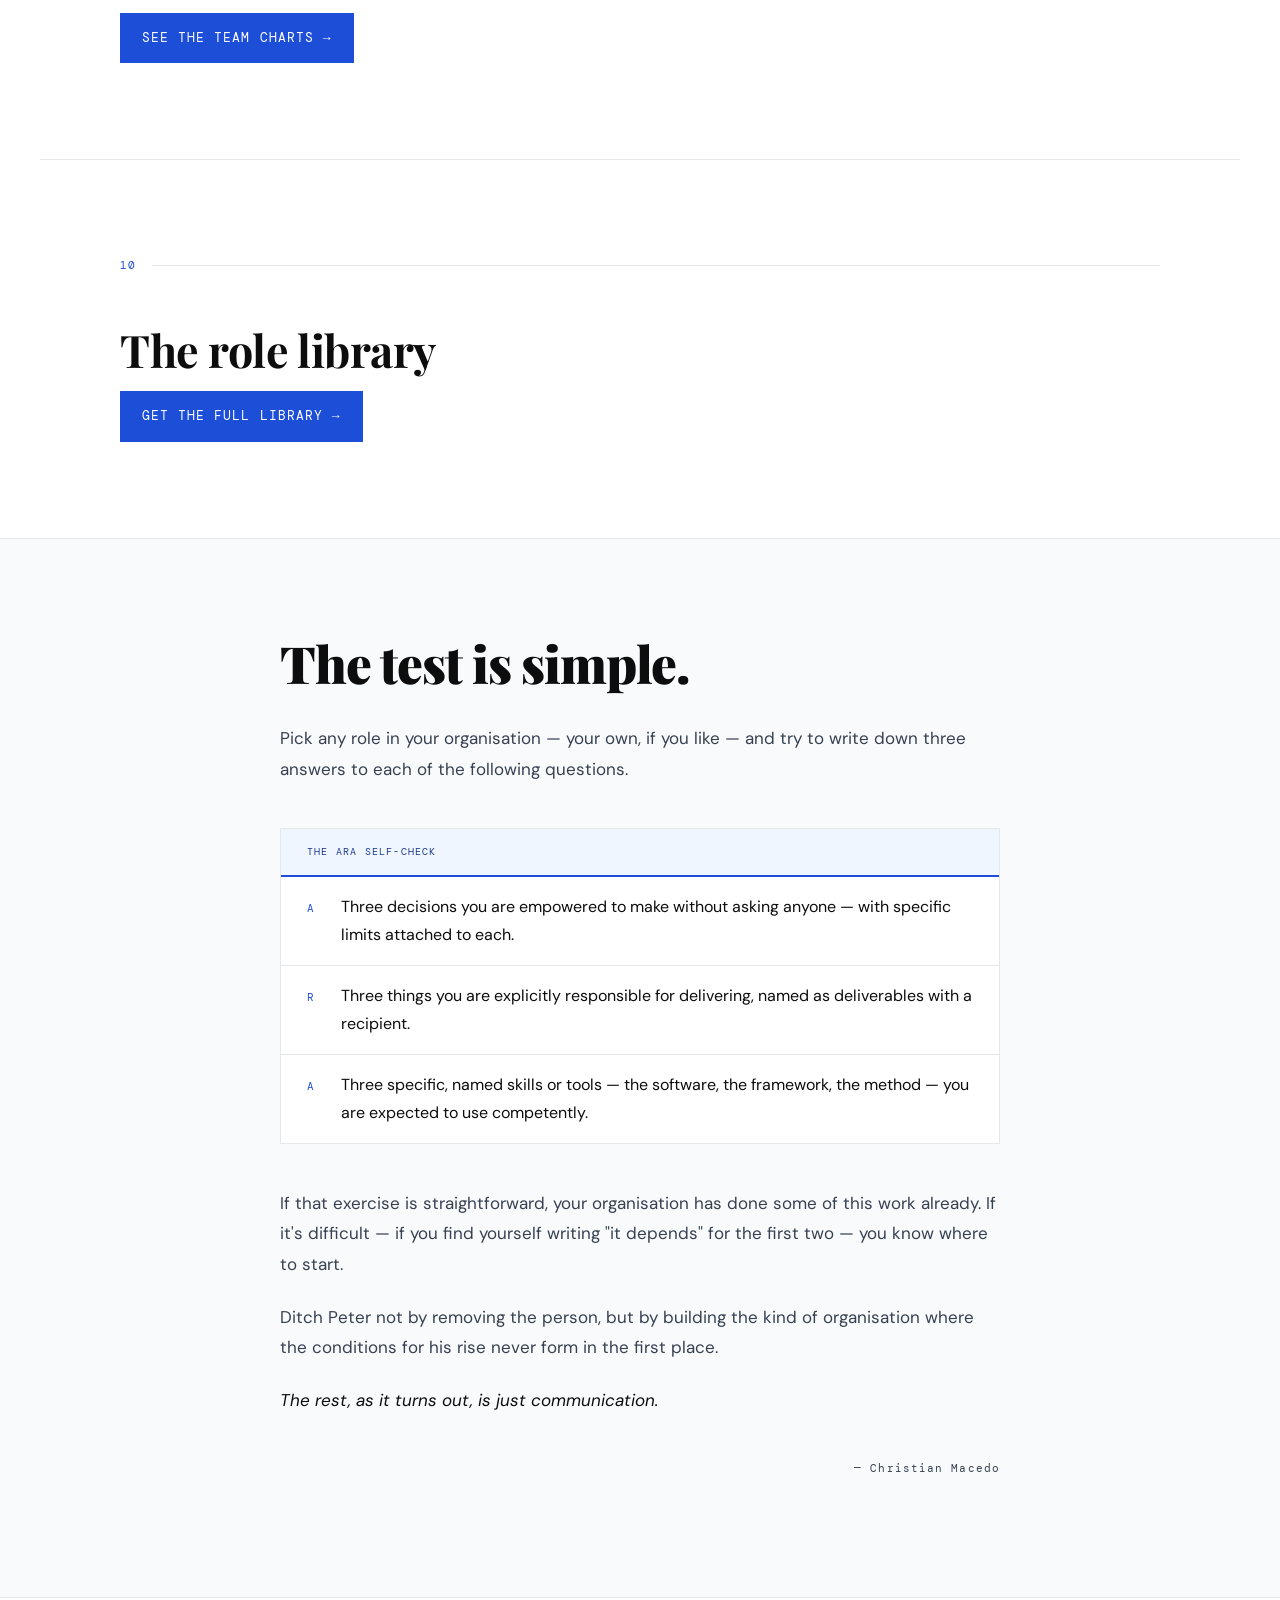
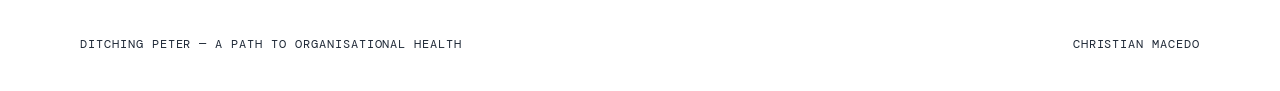
==== commit e1d0dd45: "Make every public page mobile-first. Base styles now target a phone. Wider layouts, the open navigat" ====
--- a/index.html
+++ b/index.html
@@ -102,7 +102,7 @@
     .ara-item:nth-child(2) { background-color: #1d4ed8 !important; }
     .ara-item:nth-child(2) .ara-word,
     .ara-item:nth-child(2) .ara-def { color: #ffffff !important; }
-    .ara-item:nth-child(2) .ara-letter { color: rgba(255,255,255,0.25) !important; }
+    .ara-item:nth-child(2) .ara-letter { color: rgba(255,255,255,0.72) !important; }
     .price-name { color: #1d4ed8 !important; }
     .price-now { color: #0d0d0d !important; }
     .hero-cta { color: #fff !important; }
@@ -173,25 +173,27 @@
   }
   .nav-inner {
     display: flex; align-items: center; justify-content: space-between;
-    padding: 0 48px; height: 58px;
+    padding: 0 16px; height: 58px;
   }
   .nav-logo {
+    display: inline-flex; align-items: center; min-height: 44px;
     font-family: 'DM Mono', monospace; font-size: 12px;
     letter-spacing: 0.12em; text-transform: uppercase;
     color: var(--ink); text-decoration: none; font-weight: 500;
   }
-  .nav-links { display: flex; gap: 22px; list-style: none; }
-  @media (max-width: 880px) { .nav-links { display: none; } .nav-burger { display: flex; } }
+  .nav-links { display: none; gap: 4px 16px; list-style: none; }
   .nav-links a {
-    font-family: 'DM Mono', monospace; font-size: 10px;
-    letter-spacing: 0.1em; text-transform: uppercase;
+    display: inline-flex; align-items: center; min-height: 44px;
+    font-family: 'DM Mono', monospace; font-size: 13px;
+    letter-spacing: 0.06em; text-transform: uppercase;
     color: var(--ink-soft); text-decoration: none;
     transition: color 0.2s; white-space: nowrap;
   }
   .nav-links a:hover { color: var(--accent); }
   .nav-burger {
-    display: none; flex-direction: column; gap: 5px;
-    cursor: pointer; padding: 4px; background: none; border: none;
+    display: flex; align-items: center; justify-content: center;
+    width: 44px; height: 44px; flex-direction: column; gap: 5px;
+    cursor: pointer; padding: 0; background: none; border: none;
   }
   .nav-burger span {
     display: block; width: 22px; height: 2px;
@@ -207,10 +209,11 @@
   }
   .nav-drawer.open { display: flex; }
   .nav-drawer a {
-    font-family: 'DM Mono', monospace; font-size: 12px;
-    letter-spacing: 0.1em; text-transform: uppercase;
-    color: var(--muted); text-decoration: none;
-    padding: 14px 0; border-bottom: 1px solid var(--rule);
+    display: flex; align-items: center; min-height: 48px;
+    font-family: 'DM Mono', monospace; font-size: 15px;
+    letter-spacing: 0.06em; text-transform: uppercase;
+    color: var(--ink-soft); text-decoration: none;
+    padding: 12px 0; border-bottom: 1px solid var(--rule);
     transition: color 0.2s;
   }
   .nav-drawer a:last-child { border-bottom: none; }
@@ -218,13 +221,13 @@
 
   /* ── HERO ── */
   .hero {
-    min-height: 100vh; display: grid;
-    grid-template-columns: 1fr 1fr; padding-top: 58px;
+    min-height: auto; display: grid;
+    grid-template-columns: 1fr; padding-top: 58px;
   }
   .hero-text {
     display: flex; flex-direction: column; justify-content: center;
-    padding: 80px 56px 80px 80px;
-    border-right: 1px solid var(--rule);
+    padding: 40px 22px 36px;
+    border-bottom: 1px solid var(--rule);
   }
   .hero-eyebrow {
     font-family: 'DM Mono', monospace; font-size: 11px;
@@ -243,11 +246,12 @@
     max-width: 420px; line-height: 1.65; margin-bottom: 44px;
   }
   .hero-cta {
-    display: inline-flex; align-items: center; gap: 10px;
+    display: inline-flex; align-items: center; justify-content: center; gap: 10px;
+    min-height: 48px;
     background: var(--accent); color: #fff;
-    text-decoration: none; padding: 14px 28px;
-    font-family: 'DM Mono', monospace; font-size: 11px;
-    letter-spacing: 0.1em; text-transform: uppercase;
+    text-decoration: none; padding: 14px 22px;
+    font-family: 'DM Mono', monospace; font-size: 13px;
+    letter-spacing: 0.08em; text-transform: uppercase;
     transition: background 0.2s; align-self: flex-start;
   }
   .hero-cta:hover { background: var(--accent-dark); }
@@ -259,9 +263,9 @@
   .hero-cta-ghost:hover { background: var(--accent-light); }
   .hero-diagram {
     display: flex; align-items: center; justify-content: center;
-    background: var(--bg-tint); padding: 80px 60px;
-  }
-  .ara-diagram { display: flex; flex-direction: column; width: 100%; max-width: 340px; }
+    background: var(--bg-tint); padding: 32px 22px 40px;
+  }
+  .ara-diagram { display: flex; flex-direction: column; width: 100%; max-width: 100%; }
   .ara-item {
     background: var(--bg); border: 1px solid var(--rule);
     border-bottom: none; padding: 28px 32px;
@@ -271,22 +275,22 @@
   .ara-item:last-child { border-bottom: 1px solid var(--rule); }
   .ara-item:nth-child(1) { animation-delay: 0.2s; }
   .ara-item:nth-child(2) { animation-delay: 0.4s; background: var(--accent); border-color: var(--accent); }
-  .ara-item:nth-child(2) .ara-letter { color: rgba(255,255,255,0.25); }
+  .ara-item:nth-child(2) .ara-letter { color: rgba(255,255,255,0.72); }
   .ara-item:nth-child(2) .ara-word { color: #fff; letter-spacing: 0.12em; }
   .ara-item:nth-child(2) .ara-def { color: #fff; font-weight: 400; }
   .ara-item:nth-child(3) { animation-delay: 0.6s; }
   @keyframes slideIn { to { opacity: 1; transform: translateX(0); } }
   .ara-letter {
     font-family: 'Playfair Display', serif; font-size: 56px;
-    font-weight: 900; font-style: italic; color: var(--accent-light);
+    font-weight: 900; font-style: italic; color: #60a5fa;
     line-height: 1; margin-bottom: 2px;
   }
   .ara-word {
-    font-family: 'DM Mono', monospace; font-size: 11px;
+    font-family: 'DM Mono', monospace; font-size: 13px;
     letter-spacing: 0.12em; text-transform: uppercase;
     color: var(--ink); margin-bottom: 6px;
   }
-  .ara-def { font-size: 13px; color: var(--muted); line-height: 1.5; }
+  .ara-def { font-size: 16px; color: var(--ink-soft); line-height: 1.5; }
 
   /* ── SECTION CHROME ── */
   .section-header {
@@ -299,7 +303,7 @@
   .section-rule { flex: 1; height: 1px; background: var(--rule); }
 
   section {
-    padding: 96px 80px; max-width: 1200px; margin: 0 auto;
+    padding: 56px 22px; max-width: 1200px; margin: 0 auto;
   }
   section + section { border-top: 1px solid var(--rule); }
   .full-bleed { max-width: none; padding-left: 0; padding-right: 0; }
@@ -319,18 +323,37 @@
     border: 1px solid var(--rule); background: #fff;
     -webkit-overflow-scrolling: touch;
   }
-  .org-scroll svg { display: block; }
+  .org-scroll svg { display: block; max-width: none; height: auto; }
+  .org-scroll.can-scroll { box-shadow: inset -22px 0 16px -14px rgba(15, 23, 42, 0.4); }
+  .scroll-hint {
+    font-family: 'DM Mono', monospace; font-size: 13px;
+    letter-spacing: 0.03em; color: var(--ink-soft); margin: 0 0 8px;
+  }
+  .scroll-hint[hidden] { display: none; }
+  .connect-stack { display: flex; flex-direction: column; gap: 12px; }
+  .connect-wide { display: none; }
+  .connect-card { border: 1px solid var(--rule); background: #fff; padding: 8px 14px 12px; }
+  .connect-card a {
+    display: flex; align-items: center; justify-content: space-between; gap: 10px;
+    min-height: 44px; color: var(--ink); text-decoration: none;
+    font-size: 16px; font-weight: 500; line-height: 1.35;
+  }
+  .connect-card .lock-icon { flex: none; color: var(--muted); }
+  .visually-hidden { position: absolute; width: 1px; height: 1px; padding: 0; margin: -1px; overflow: hidden; clip: rect(0,0,0,0); white-space: nowrap; border: 0; }
+  .connect-flow { margin: 2px 0 2px 8px; padding: 4px 0 4px 12px; border-left: 2px solid var(--accent); }
+  .connect-deliver { font-size: 16px; color: var(--accent-dark); font-weight: 500; line-height: 1.4; }
+  .connect-when { font-size: 16px; color: var(--ink-soft); line-height: 1.4; margin-top: 2px; }
 
   /* ── INTRO STRIP ── */
   .intro-strip {
     background: var(--accent-light);
     border-top: 3px solid var(--accent);
     border-bottom: 1px solid var(--rule);
-    padding: 80px; display: grid;
-    grid-template-columns: 1fr 1fr; gap: 80px; align-items: start;
+    padding: 48px 22px; display: grid;
+    grid-template-columns: 1fr; gap: 24px; align-items: start;
   }
   .intro-strip h2 {
-    font-family: 'Playfair Display', serif; font-size: 36px;
+    font-family: 'Playfair Display', serif; font-size: 30px;
     font-weight: 700; line-height: 1.2; color: var(--ink);
   }
   .intro-strip h2 em { font-style: italic; color: var(--accent-dark); }
@@ -342,19 +365,19 @@
 
   /* ── FRAMEWORK GRID ── */
   .framework-grid {
-    display: grid; grid-template-columns: repeat(3,1fr);
+    display: grid; grid-template-columns: 1fr;
     border: 1px solid var(--rule); margin-bottom: 0;
   }
   .fw-card {
-    padding: 44px 36px; border-right: 1px solid var(--rule);
+    padding: 28px 22px; border-right: none; border-bottom: 1px solid var(--rule);
     position: relative; overflow: hidden;
   }
-  .fw-card:last-child { border-right: none; }
+  .fw-card:last-child { border-bottom: none; }
   .fw-card::before {
     content: attr(data-letter);
     position: absolute; bottom: -8px; right: 16px;
-    font-family: 'Playfair Display', serif; font-size: 110px;
-    font-weight: 900; font-style: italic; color: #e5e7eb;
+    font-family: 'Playfair Display', serif; font-size: 80px;
+    font-weight: 900; font-style: italic; color: #cbd5e1;
     line-height: 1; pointer-events: none; transition: color 0.3s;
   }
   .fw-card:hover::before { color: #bfdbfe; }
@@ -367,7 +390,7 @@
     font-family: 'Playfair Display', serif; font-size: 26px;
     font-weight: 700; margin-bottom: 14px; color: var(--ink);
   }
-  .fw-card p { font-size: 15px; color: var(--muted); line-height: 1.7; position: relative; z-index: 1; }
+  .fw-card p { font-size: 16px; color: var(--muted); line-height: 1.7; position: relative; z-index: 1; }
   .fw-card-key {
     margin-top: 24px; padding-top: 18px; border-top: 1px solid var(--rule);
     font-family: 'DM Mono', monospace; font-size: 11px;
@@ -380,8 +403,8 @@
 
   /* ── DETAIL LAYOUT ── */
   .detail-layout {
-    display: grid; grid-template-columns: 1fr 1.15fr;
-    gap: 72px; align-items: start;
+    display: grid; grid-template-columns: 1fr;
+    gap: 32px; align-items: start;
   }
   .detail-body h3 {
     font-family: 'Playfair Display', serif; font-size: 21px;
@@ -398,7 +421,7 @@
   .role-card { border: 1px solid var(--rule); border-bottom: none; }
   .role-card:last-child { border-bottom: 1px solid var(--rule); }
   .role-card-head {
-    padding: 15px 22px; display: flex; align-items: center;
+    min-height: 48px; padding: 12px 18px; display: flex; align-items: center;
     justify-content: space-between; cursor: pointer; user-select: none;
     transition: background 0.15s; background: var(--bg-tint);
   }
@@ -407,8 +430,8 @@
   .role-card-head.open .role-card-title { color: #ffffff; }
   .role-card-head.open .role-card-arrow  { color: #ffffff; }
   .role-card-title {
-    font-family: 'DM Mono', monospace; font-size: 11px;
-    letter-spacing: 0.1em; text-transform: uppercase;
+    font-family: 'DM Mono', monospace; font-size: 13px;
+    letter-spacing: 0.08em; text-transform: uppercase;
   }
   .role-card-arrow { font-size: 14px; transition: transform 0.3s; }
   .role-card-head.open .role-card-arrow { transform: rotate(180deg); }
@@ -418,10 +441,10 @@
   }
   .role-card-body.open { display: block; }
   .role-item {
-    display: grid; grid-template-columns: 64px 1fr;
+    display: grid; grid-template-columns: 76px minmax(0,1fr);
     gap: 12px; padding: 9px 0;
     border-bottom: 1px solid var(--rule);
-    font-size: 14px; align-items: baseline;
+    font-size: 16px; align-items: baseline;
   }
   .role-item:last-child { border-bottom: none; }
   .role-item-type {
@@ -459,10 +482,10 @@
     color: var(--accent); margin-bottom: 5px;
   }
   .process-action { font-size: 16px; font-weight: 500; margin-bottom: 6px; color: var(--ink); }
-  .process-note { font-size: 14px; color: var(--muted); line-height: 1.6; }
+  .process-note { font-size: 16px; color: var(--muted); line-height: 1.6; }
 
   /* ── MEETINGS ── */
-  .meetings-grid { display: grid; grid-template-columns: 1fr 1fr; gap: 36px; margin-bottom: 0; }
+  .meetings-grid { display: grid; grid-template-columns: 1fr; gap: 28px; margin-bottom: 0; }
   .meetings-col-head {
     font-family: 'DM Mono', monospace; font-size: 10px;
     letter-spacing: 0.14em; text-transform: uppercase;
@@ -485,19 +508,19 @@
     letter-spacing: 0.08em; text-transform: uppercase;
     color: var(--muted); margin-bottom: 8px;
   }
-  .meeting-desc { font-size: 14px; color: var(--ink-soft); line-height: 1.65; }
+  .meeting-desc { font-size: 16px; color: var(--ink-soft); line-height: 1.65; }
 
   .cost-callout {
     background: var(--bg-tint); border: 1px solid var(--rule);
     border-left: 4px solid var(--accent);
-    padding: 40px 48px; display: grid; grid-template-columns: repeat(4,1fr);
-    gap: 0; margin: 0 0 48px;
-  }
-  .cost-stat { padding: 0 32px; border-right: 1px solid var(--rule); }
+    padding: 24px 18px; display: grid; grid-template-columns: 1fr 1fr;
+    gap: 20px 16px; margin: 0 0 36px;
+  }
+  .cost-stat { padding: 0; border-right: none; }
   .cost-stat:first-child { padding-left: 0; }
   .cost-stat:last-child  { border-right: none; }
   .cost-value {
-    font-family: 'Playfair Display', serif; font-size: 34px;
+    font-family: 'Playfair Display', serif; font-size: 28px;
     font-weight: 900; color: var(--accent-dark); line-height: 1; margin-bottom: 6px;
   }
   .cost-label {
@@ -507,11 +530,11 @@
   }
 
   .price-grid {
-    display: grid; grid-template-columns: repeat(3, 1fr);
+    display: grid; grid-template-columns: 1fr;
     border: 1px solid var(--rule); background: var(--bg); margin-bottom: 8px;
   }
-  .price-card { padding: 36px 28px; background: var(--bg); border-right: 1px solid var(--rule); }
-  .price-card:last-child { border-right: none; }
+  .price-card { padding: 28px 22px; background: var(--bg); border-right: none; border-bottom: 1px solid var(--rule); }
+  .price-card:last-child { border-bottom: none; }
   .price-name {
     font-family: 'DM Mono', monospace; font-size: 11px;
     letter-spacing: 0.14em; text-transform: uppercase;
@@ -525,10 +548,10 @@
     font-family: 'DM Mono', monospace; font-size: 12px;
     color: var(--muted); margin: 10px 0 16px; line-height: 1.45;
   }
-  .price-card p { font-size: 15px; color: var(--muted); line-height: 1.6; margin-bottom: 22px; }
+  .price-card p { font-size: 16px; color: var(--muted); line-height: 1.6; margin-bottom: 22px; }
 
   /* ── PETER ── */
-  .peter-layout { display: grid; grid-template-columns: 1.15fr 1fr; gap: 72px; align-items: start; }
+  .peter-layout { display: grid; grid-template-columns: 1fr; gap: 32px; align-items: start; }
   .peter-quote {
     font-family: 'Playfair Display', serif;
     font-size: clamp(18px, 2.4vw, 24px);
@@ -554,16 +577,17 @@
     font-family: 'Playfair Display', serif; font-size: 17px;
     font-weight: 700; margin-bottom: 6px; color: var(--ink);
   }
-  .diagnostic-gap-body { font-size: 14px; color: var(--muted); line-height: 1.6; }
+  .diagnostic-gap-body { font-size: 16px; color: var(--muted); line-height: 1.6; }
 
   /* ── JOB SPECS ── */
   .spec-tabs {
     display: flex; border-bottom: 1px solid var(--rule);
-    margin-bottom: 36px; gap: 0;
+    margin-bottom: 36px; gap: 0; overflow-x: auto; -webkit-overflow-scrolling: touch;
   }
   .spec-tab {
-    padding: 13px 24px; font-family: 'DM Mono', monospace;
-    font-size: 10px; letter-spacing: 0.1em; text-transform: uppercase;
+    display: inline-flex; align-items: center; min-height: 44px;
+    padding: 12px 16px; font-family: 'DM Mono', monospace;
+    font-size: 12px; letter-spacing: 0.08em; text-transform: uppercase;
     cursor: pointer; color: var(--muted);
     border-bottom: 2px solid transparent; margin-bottom: -1px;
     transition: color 0.2s, border-color 0.2s; user-select: none; white-space: nowrap;
@@ -571,7 +595,7 @@
   .spec-tab.active { color: var(--ink); border-color: var(--accent); }
   .spec-tab:hover:not(.active) { color: var(--ink); }
   .spec-panel { display: none; }
-  .spec-panel.active { display: grid; grid-template-columns: 1fr 1fr; gap: 56px; }
+  .spec-panel.active { display: grid; grid-template-columns: 1fr; gap: 28px; }
   .spec-panel-left h3 {
     font-family: 'Playfair Display', serif; font-size: 22px;
     font-weight: 700; margin-bottom: 14px; color: var(--ink);
@@ -588,7 +612,7 @@
     color: var(--ink-soft); margin-bottom: 16px;
   }
   .spec-example-item {
-    font-size: 14px; color: var(--ink-soft);
+    font-size: 16px; color: var(--ink-soft);
     padding: 10px 0; border-bottom: 1px solid var(--rule); line-height: 1.5;
   }
   .spec-example-item:last-child { border-bottom: none; }
@@ -621,25 +645,25 @@
   }
   .prompt-block-head {
     background: var(--ai-light); border-bottom: 2px solid var(--ai);
-    padding: 12px 24px; display: flex; align-items: center; justify-content: space-between;
+    padding: 12px 16px; display: flex; flex-wrap: wrap; gap: 8px; align-items: center; justify-content: space-between;
   }
   .prompt-block-label {
     font-family: 'DM Mono', monospace; font-size: 10px;
     letter-spacing: 0.12em; text-transform: uppercase; color: var(--ai);
   }
   .prompt-copy {
-    font-family: 'DM Mono', monospace; font-size: 10px;
-    letter-spacing: 0.1em; text-transform: uppercase;
+    font-family: 'DM Mono', monospace; font-size: 12px;
+    letter-spacing: 0.08em; text-transform: uppercase;
     background: var(--ai); border: none;
-    color: #fff; padding: 5px 12px; cursor: pointer;
+    color: #fff; min-height: 44px; padding: 10px 14px; cursor: pointer;
     transition: background 0.2s;
   }
   .prompt-copy:hover { background: #4c1d95; }
   .prompt-copy.copied { background: var(--good); }
   .prompt-body {
-    padding: 28px 28px;
-    font-family: 'DM Mono', monospace; font-size: 13px;
-    line-height: 1.8; color: var(--ink-soft);
+    padding: 18px 16px;
+    font-family: 'DM Mono', monospace; font-size: 15px;
+    line-height: 1.7; color: var(--ink-soft);
     white-space: pre-wrap; word-break: break-word;
     border-bottom: 1px solid var(--rule);
   }
@@ -647,8 +671,8 @@
     color: var(--ai); font-style: italic; font-weight: 500;
   }
   .prompt-note {
-    padding: 14px 28px; background: var(--ai-light);
-    font-size: 13px; color: var(--ai); line-height: 1.6;
+    padding: 14px 20px; background: var(--ai-light);
+    font-size: 16px; color: var(--ai); line-height: 1.6;
   }
 
   /* Examples grid */
@@ -662,8 +686,9 @@
     overflow-x: auto; -webkit-overflow-scrolling: touch;
   }
   .ex-tab {
-    padding: 12px 22px; font-family: 'DM Mono', monospace; font-size: 10px;
-    letter-spacing: 0.1em; text-transform: uppercase; cursor: pointer;
+    display: inline-flex; align-items: center; min-height: 44px;
+    padding: 12px 16px; font-family: 'DM Mono', monospace; font-size: 12px;
+    letter-spacing: 0.08em; text-transform: uppercase; cursor: pointer;
     color: var(--muted); border-bottom: 2px solid transparent;
     margin-bottom: -1px; transition: color 0.2s, border-color 0.2s;
     user-select: none; white-space: nowrap;
@@ -671,7 +696,7 @@
   .ex-tab.active { color: var(--ai); border-color: var(--ai); }
   .ex-tab:hover:not(.active) { color: var(--ink); }
   .ex-panel { display: none; }
-  .ex-panel.active { display: grid; grid-template-columns: 1fr 1fr; gap: 28px; }
+  .ex-panel.active { display: grid; grid-template-columns: 1fr; gap: 20px; }
 
   .ex-input, .ex-output {
     border: 1px solid var(--rule); background: var(--bg);
@@ -684,7 +709,7 @@
   .ex-input-head  { color: var(--muted); background: var(--bg-tint); border-bottom: 1px solid var(--rule); }
   .ex-output-head { color: var(--ai);    background: var(--ai-light); border-bottom: 1px solid #c4b5fd; }
   .ex-input-body {
-    padding: 18px 20px; font-size: 14px; color: var(--ink-soft);
+    padding: 18px 20px; font-size: 16px; color: var(--ink-soft);
     line-height: 1.7; font-family: 'DM Mono', monospace;
     white-space: pre-wrap; word-break: break-word;
   }
@@ -692,7 +717,7 @@
   .ex-out-row {
     display: grid; grid-template-columns: 56px 1fr;
     gap: 10px; padding: 9px 0; border-bottom: 1px solid var(--rule);
-    font-size: 13px; align-items: baseline;
+    font-size: 16px; align-items: baseline;
   }
   .ex-out-row:last-child { border-bottom: none; }
   .ex-out-type {
@@ -705,14 +730,14 @@
 
   /* Principles */
   .ai-principles {
-    display: grid; grid-template-columns: repeat(3,1fr);
+    display: grid; grid-template-columns: 1fr;
     gap: 0; border: 1px solid var(--rule); margin-top: 56px;
   }
   .ai-principle {
-    padding: 32px 28px; border-right: 1px solid var(--rule);
+    padding: 28px 22px; border-right: none; border-bottom: 1px solid var(--rule);
     background: var(--bg);
   }
-  .ai-principle:last-child { border-right: none; }
+  .ai-principle:last-child { border-bottom: none; }
   .ai-principle-num {
     font-family: 'DM Mono', monospace; font-size: 22px;
     font-weight: 500; color: var(--accent); line-height: 1; margin-bottom: 12px;
@@ -721,10 +746,10 @@
     font-family: 'Playfair Display', serif; font-size: 18px;
     font-weight: 700; margin-bottom: 10px; color: var(--ink);
   }
-  .ai-principle p { font-size: 14px; color: var(--muted); line-height: 1.65; }
+  .ai-principle p { font-size: 16px; color: var(--muted); line-height: 1.65; }
 
   /* ── CONCLUSION ── */
-  .conclusion-wrap { background: var(--bg-tint); padding: 96px 80px; border-top: 1px solid var(--rule); }
+  .conclusion-wrap { background: var(--bg-tint); padding: 56px 22px; border-top: 1px solid var(--rule); }
   .conclusion-inner { max-width: 720px; margin: 0 auto; }
   .conclusion-inner h2 {
     font-family: 'Playfair Display', serif;
@@ -753,67 +778,80 @@
 
   /* ── FOOTER ── */
   footer {
-    border-top: 1px solid var(--rule); padding: 36px 80px;
-    display: flex; align-items: center; justify-content: space-between;
+    border-top: 1px solid var(--rule); padding: 28px 22px;
+    display: flex; flex-direction: column; align-items: center; justify-content: space-between;
+    gap: 10px; text-align: center;
   }
   footer p {
-    font-family: 'DM Mono', monospace; font-size: 10px;
-    letter-spacing: 0.1em; color: var(--ink-soft); text-transform: uppercase;
+    font-family: 'DM Mono', monospace; font-size: 12px;
+    letter-spacing: 0.08em; color: var(--ink-soft); text-transform: uppercase;
   }
 
   /* ── REVEAL ── */
   .reveal { opacity: 0; transform: translateY(18px); transition: opacity 0.65s ease, transform 0.65s ease; }
   .reveal.visible { opacity: 1; transform: none; }
 
-  /* ── RESPONSIVE ── */
-  @media (max-width: 720px) {
-    .nav-inner { padding: 0 20px; }
-    .nav-links { display: none; }
-    .nav-burger { display: flex; }
-
-    .hero { grid-template-columns: 1fr; min-height: auto; }
-    .hero-text { padding: 48px 24px 40px; border-right: none; border-bottom: 1px solid var(--rule); }
-    .hero-diagram { padding: 40px 24px; }
-    .ara-diagram { max-width: 100%; }
-
-    section { padding: 56px 24px; }
-    .section-intro { font-size: 15px; }
-
-    .intro-strip { grid-template-columns: 1fr; gap: 28px; padding: 56px 24px; }
-    .intro-strip h2 { font-size: 26px; }
-
-    .framework-grid { grid-template-columns: 1fr; }
-    .fw-card { border-right: none; border-bottom: 1px solid var(--rule); padding: 30px 22px; }
-    .fw-card:last-child { border-bottom: none; }
-    .fw-card::before { font-size: 80px; }
-
-    .detail-layout { grid-template-columns: 1fr; gap: 32px; }
-    .detail-body p { font-size: 15px; }
-
-    .cost-callout { grid-template-columns: 1fr 1fr; gap: 20px; padding: 28px 20px; }
-    .price-grid { grid-template-columns: 1fr; }
-    .price-card { border-right: none; border-bottom: 1px solid var(--rule); padding: 28px 22px; }
-    .price-card:last-child { border-bottom: none; }
-    .price-now { font-size: 40px; }
-    .cost-stat { border-right: none; padding: 0; }
-    .cost-value { font-size: 26px; }
-    .meetings-grid { grid-template-columns: 1fr; }
-
-    .peter-layout { grid-template-columns: 1fr; gap: 32px; }
-
-    .spec-tabs { overflow-x: auto; -webkit-overflow-scrolling: touch; }
-    .spec-tab { padding: 12px 14px; }
-    .spec-panel.active { grid-template-columns: 1fr; }
-
-    .ex-panel.active { grid-template-columns: 1fr; }
-    .ai-principles { grid-template-columns: 1fr; }
-    .ai-principle { border-right: none; border-bottom: 1px solid var(--rule); }
-    .ai-principle:last-child { border-bottom: none; }
-    .examples-tabs { overflow-x: auto; }
-
-    .conclusion-wrap { padding: 56px 24px; }
-    .diagnostic-item { padding: 14px 18px; font-size: 15px; }
-    footer { padding: 28px 24px; flex-direction: column; gap: 10px; text-align: center; }
+  /* ── TABLET ── */
+  @media (min-width: 768px) {
+    .nav-inner { padding: 0 32px; }
+    section { padding: 72px 40px; }
+    .intro-strip { grid-template-columns: 1fr 1fr; gap: 40px; padding: 64px 40px; }
+    .intro-strip h2 { font-size: 34px; }
+    .meetings-grid { grid-template-columns: 1fr 1fr; gap: 28px; }
+    .hero-diagram { padding: 48px 40px; }
+    .ara-diagram { max-width: 420px; }
+    .conclusion-wrap { padding: 72px 40px; }
+    footer { flex-direction: row; text-align: left; gap: 16px; padding: 32px 40px; }
+    .cost-value { font-size: 32px; }
+    .fw-grid-2 { grid-template-columns: 1fr 1fr; }
+    .fw-grid-2 .fw-card { border-bottom: 1px solid var(--rule); border-right: none; }
+    .fw-grid-2 .fw-card:nth-child(odd) { border-right: 1px solid var(--rule); }
+    .fw-grid-2 .fw-card:nth-last-child(-n+2) { border-bottom: none; }
+    .prompt-body { padding: 28px; }
+  }
+  @media (min-width: 880px) {
+    .connect-stack { display: none; }
+    .connect-wide { display: block; }
+  }
+
+  /* ── DESKTOP ── */
+  @media (min-width: 1100px) {
+    .nav-inner { padding: 0 48px; }
+    .nav-links { display: flex; }
+    .nav-burger { display: none; }
+    .hero { grid-template-columns: 1fr 1fr; min-height: 100vh; }
+    .hero-text { padding: 80px 56px 80px 80px; border-right: 1px solid var(--rule); border-bottom: none; }
+    .hero-diagram { padding: 80px 60px; }
+    .ara-diagram { max-width: 340px; }
+    section { padding: 96px 80px; }
+    .intro-strip { padding: 80px; gap: 80px; }
+    .intro-strip h2 { font-size: 36px; }
+    .framework-grid { grid-template-columns: repeat(3, 1fr); }
+    .framework-grid.fw-grid-2 { grid-template-columns: 1fr 1fr; }
+    .fw-card { border-bottom: none; border-right: 1px solid var(--rule); padding: 44px 36px; }
+    .fw-card:last-child { border-right: none; }
+    .framework-grid.fw-grid-2 .fw-card { border-bottom: 1px solid var(--rule); border-right: none; }
+    .framework-grid.fw-grid-2 .fw-card:nth-child(odd) { border-right: 1px solid var(--rule); }
+    .framework-grid.fw-grid-2 .fw-card:nth-last-child(-n+2) { border-bottom: none; }
+    .fw-card::before { font-size: 110px; }
+    .detail-layout { grid-template-columns: 1fr 1.15fr; gap: 72px; }
+    .cost-callout { grid-template-columns: repeat(4, 1fr); gap: 0; padding: 40px 48px; }
+    .cost-stat { padding: 0 32px; border-right: 1px solid var(--rule); }
+    .cost-stat:first-child { padding-left: 0; }
+    .cost-stat:last-child { border-right: none; }
+    .cost-value { font-size: 34px; }
+    .price-grid { grid-template-columns: repeat(3, 1fr); }
+    .price-card { border-bottom: none; border-right: 1px solid var(--rule); padding: 36px 28px; }
+    .price-card:last-child { border-right: none; }
+    .peter-layout { grid-template-columns: 1.15fr 1fr; gap: 72px; }
+    .spec-panel.active { grid-template-columns: 1fr 1fr; gap: 56px; }
+    .ex-panel.active { grid-template-columns: 1fr 1fr; gap: 28px; }
+    .ai-principles { grid-template-columns: repeat(3, 1fr); }
+    .ai-principle { padding: 32px 28px; border-bottom: none; border-right: 1px solid var(--rule); }
+    .ai-principle:last-child { border-right: none; }
+    .conclusion-wrap { padding: 96px 80px; }
+    footer { padding: 36px 80px; }
+    .meetings-grid { gap: 36px; }
   }
 </style>
 </head>
